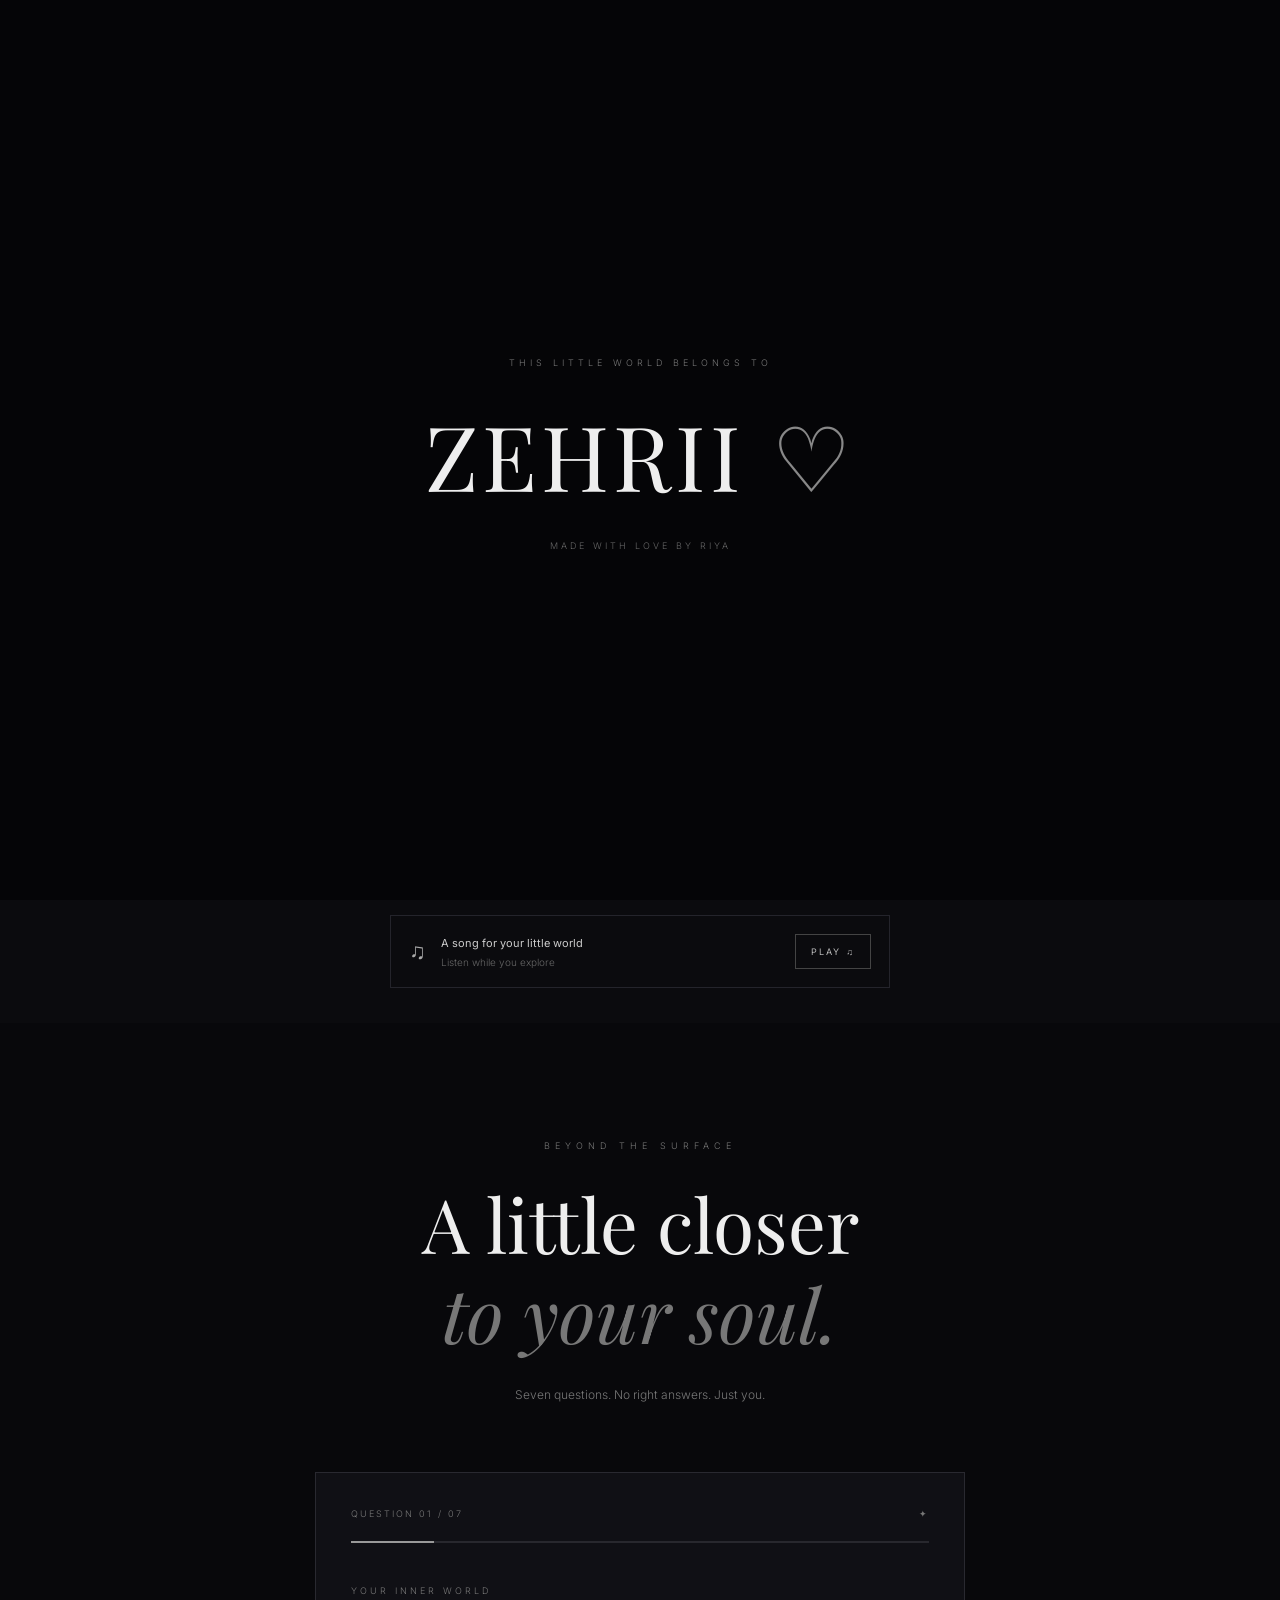
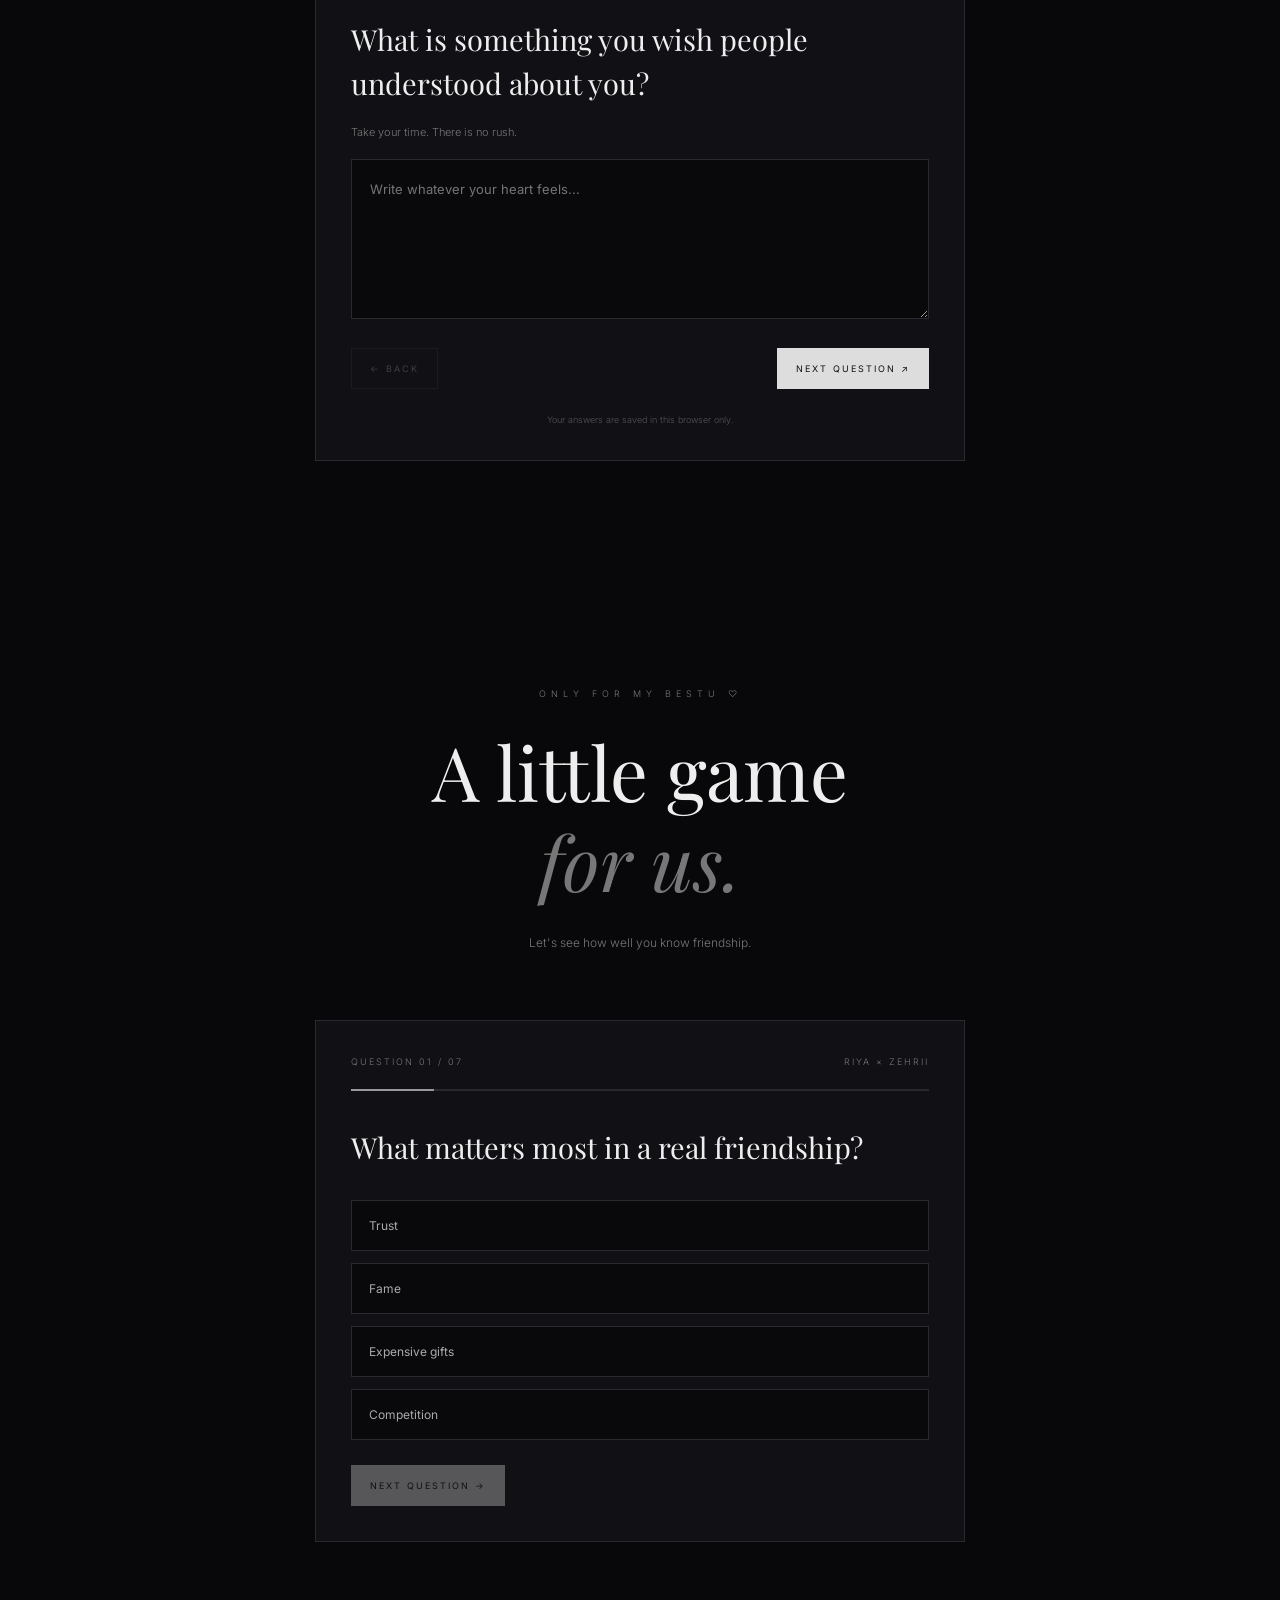
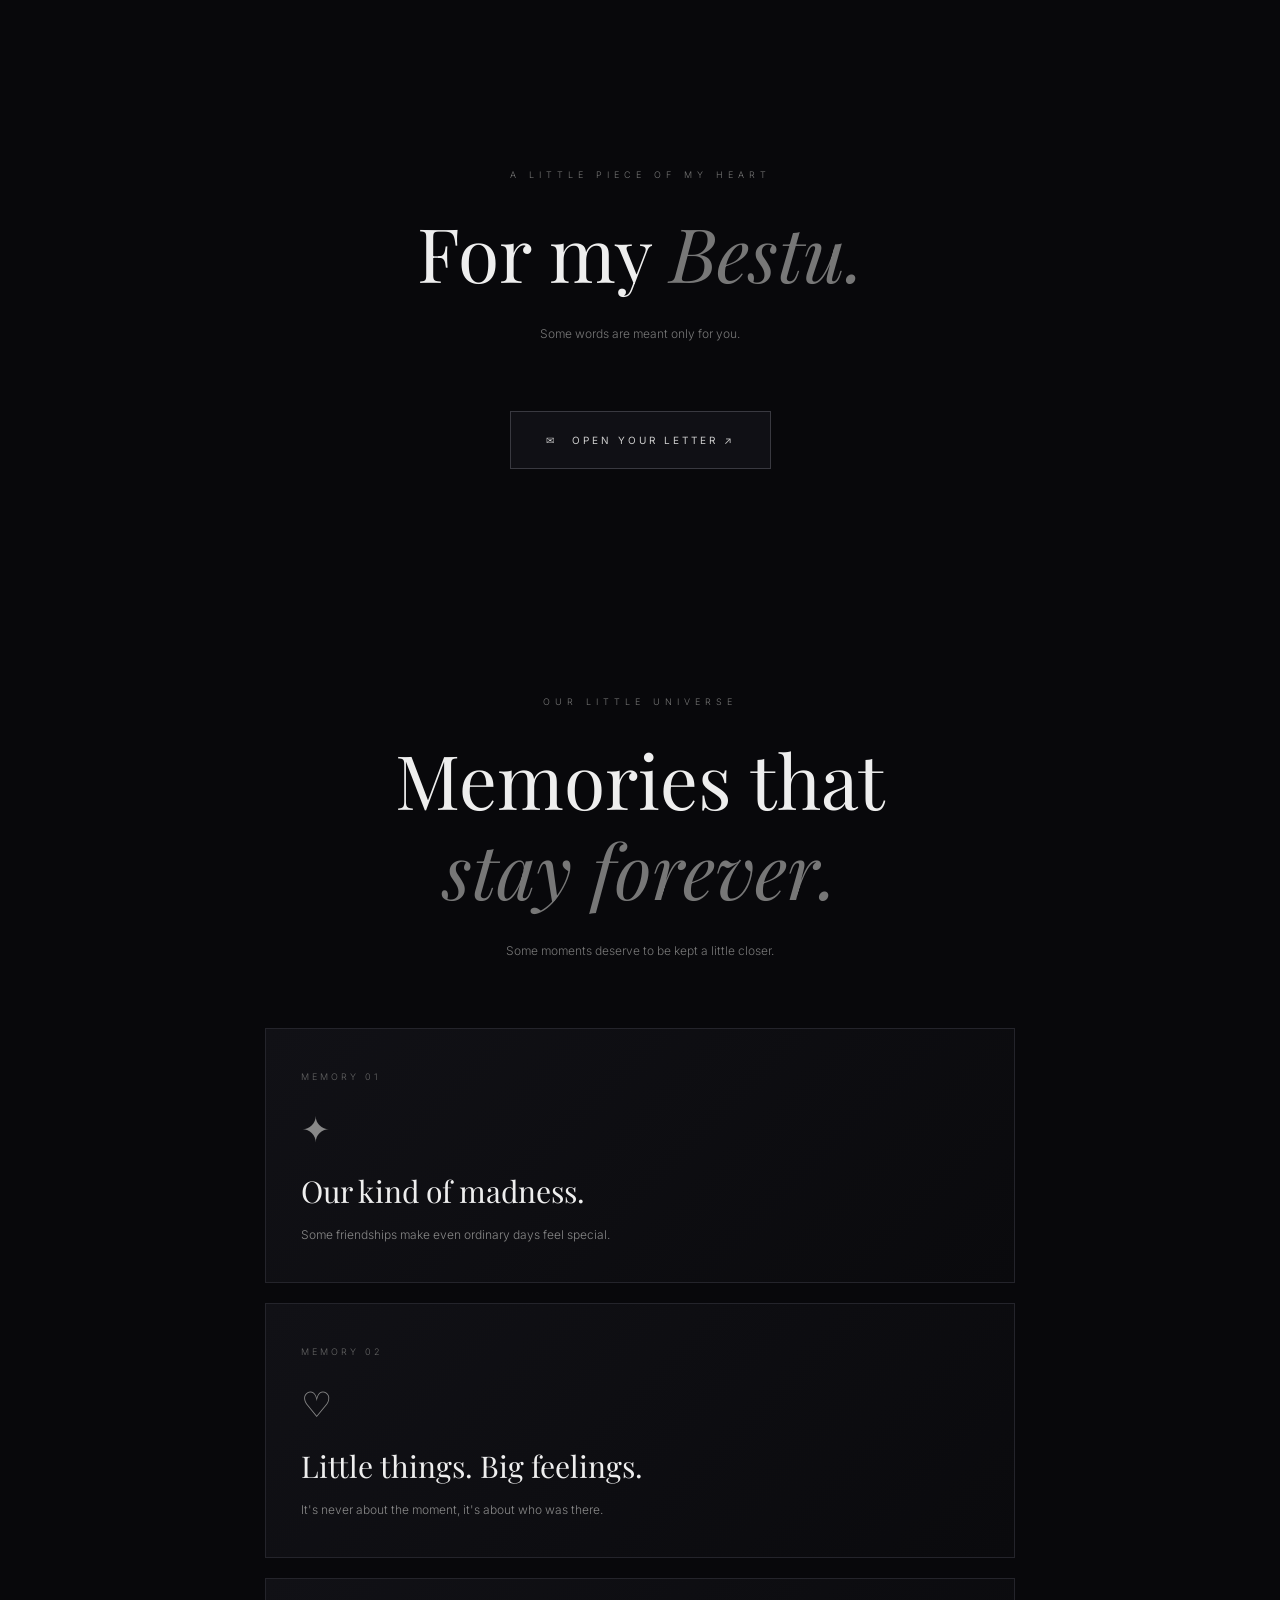
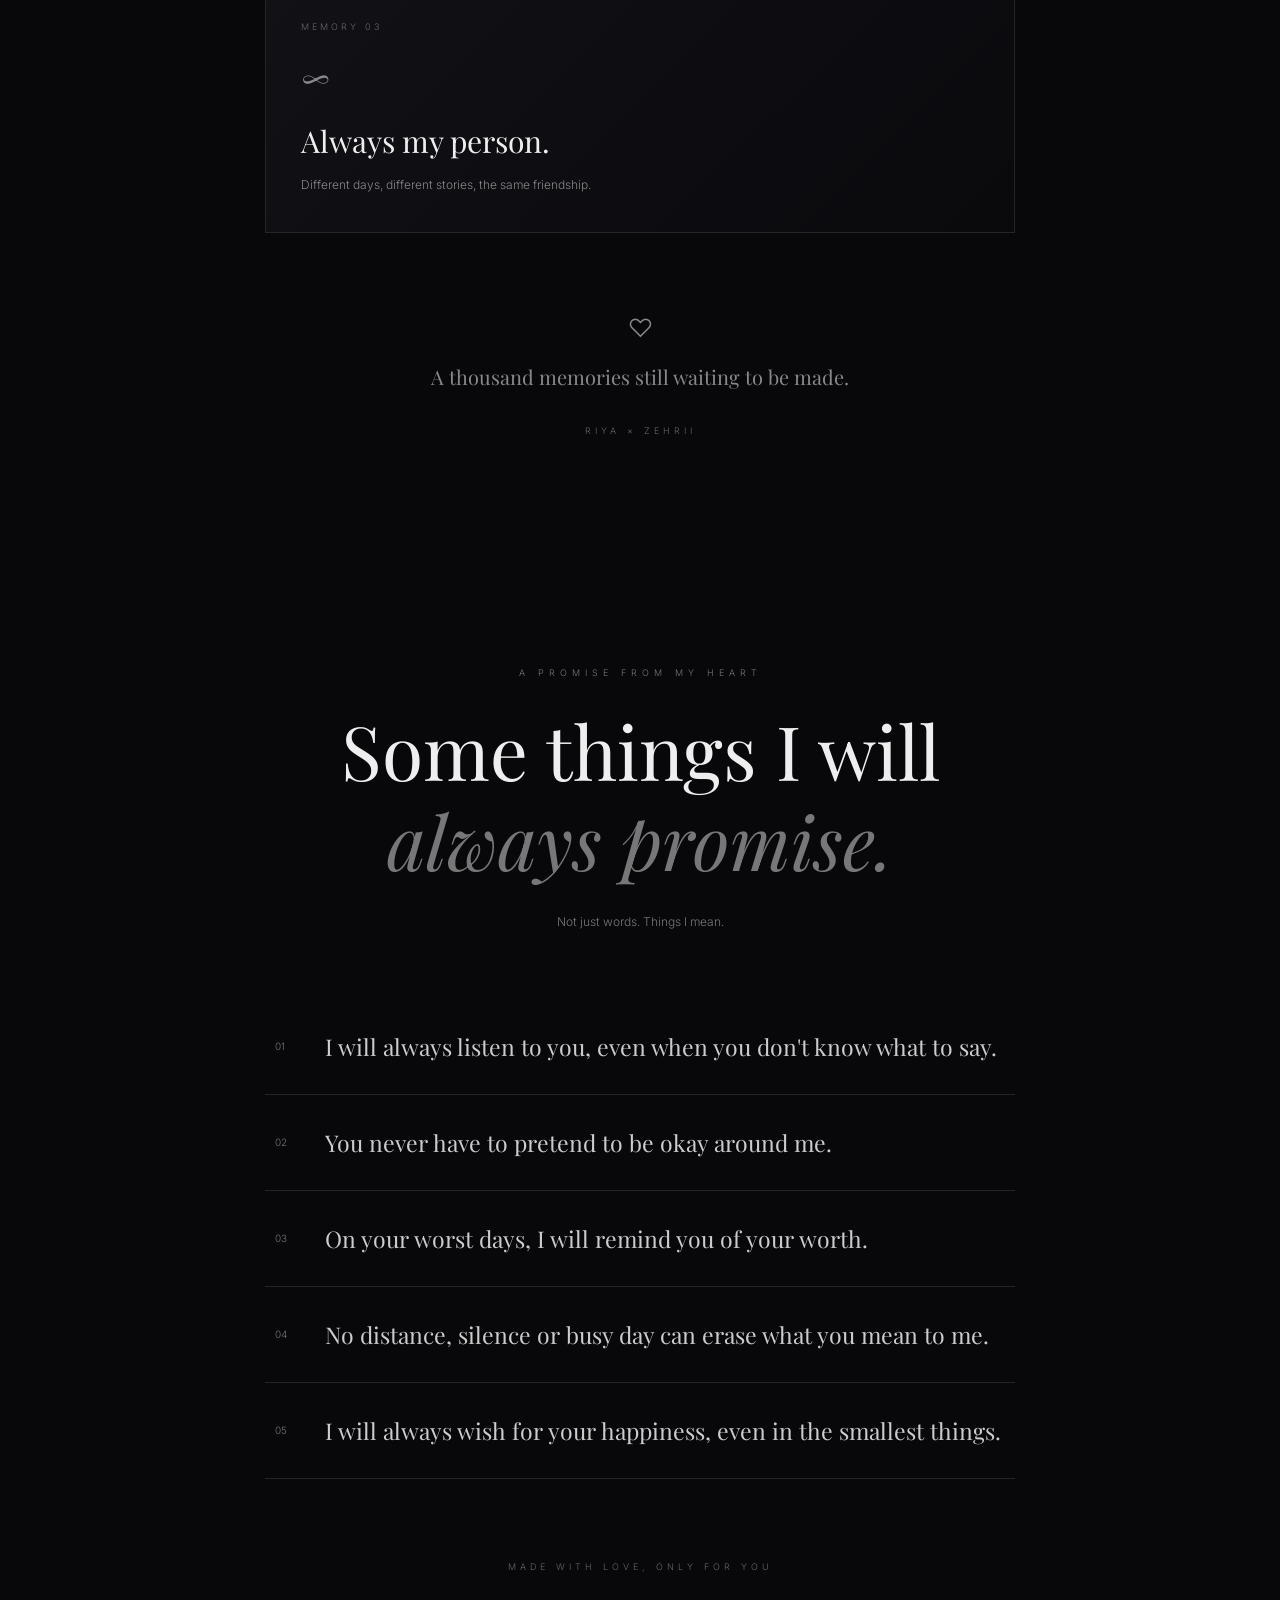
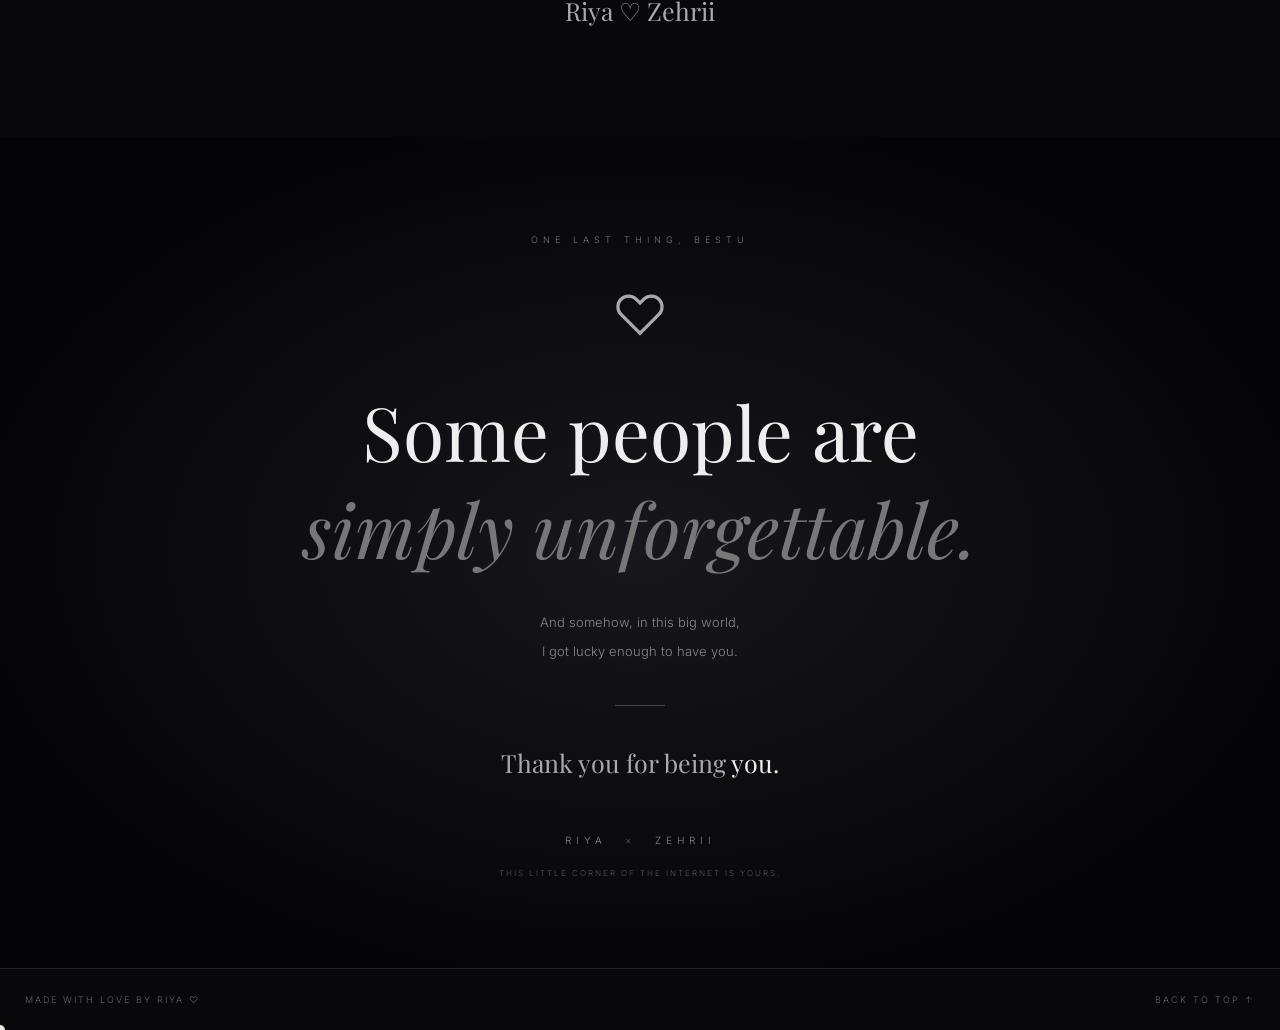
==== index.html @ 4bd79bd4 "Update index.html" ====
<!DOCTYPE html>
<html lang="en">
<head>
  <meta charset="UTF-8">
  <meta name="viewport" content="width=device-width, initial-scale=1.0">
  <title>ZEHRII — Beyond Words</title>
  <link rel="stylesheet" href="style.css">
  <link href="https://fonts.googleapis.com/css2?family=Playfair+Display:ital,wght@0,400;0,500;1,400&family=Inter:wght@300;400;500&display=swap" rel="stylesheet">
</head>
<body>

<!-- NAVIGATION -->
<nav class="navbar">
  <a href="#home" class="logo">Z <span>♡</span></a>
  <span class="nav-label">A LITTLE WORLD FOR ZEHRII</span>
  <a href="#letter" class="nav-link">A LETTER ↗</a>
</nav>

<!-- HERO -->
<header class="hero" id="home">
  <div class="hero-content">
    <span class="eyebrow">MADE WITH LOVE · RIYA</span>
    <h1>Beyond<br><em>Words.</em></h1>
    <p>A little corner of the universe,<br>made only for you.</p>
    <a href="#journal" class="hero-btn">ENTER YOUR LITTLE WORLD ↓</a>
  </div>
  <div class="hero-bottom">RIYA <span>×</span> ZEHRII</div>
</header>

<!-- MUSIC -->
<section class="music-section">
  <div class="music-card">
    <div class="music-icon">♫</div>
    <div class="music-info">
      <strong>A song for your little world</strong>
      <span>Listen while you explore</span>
    </div>
    <audio id="music" src="music.mp3" loop></audio>
    <button id="musicBtn" class="music-btn">PLAY ♫</button>
  </div>
</section>

<!-- SOUL JOURNAL -->
<section class="soul-section" id="journal">
  <div class="section-heading">
    <span class="eyebrow">BEYOND THE SURFACE</span>
    <h2>A little closer<br><em>to your soul.</em></h2>
    <p>Seven questions. No right answers. Just you.</p>
  </div>

  <div class="journal-card" id="journalCard">
    <div class="journal-top">
      <span id="questionNumber">QUESTION 01 / 07</span>
      <span>✦</span>
    </div>
    <div class="progress-track"><div id="progressFill"></div></div>
    <span class="question-category" id="questionCategory"></span>
    <h3 id="questionText"></h3>
    <p class="question-hint">Take your time. There is no rush.</p>
    <textarea id="journalAnswer" maxlength="1500" placeholder="Write whatever your heart feels..."></textarea>
    <div class="journal-actions">
      <button id="prevQuestion" class="secondary-btn">← BACK</button>
      <button id="nextQuestion" class="primary-btn">NEXT QUESTION ↗</button>
    </div>
    <p class="privacy-note">Your answers are saved in this browser only.</p>
  </div>

  <div class="journal-complete hidden" id="journalComplete">
    <span>✦</span>
    <h3>Thank you for being you.</h3>
    <p>Every answer is a little piece of your world.<br>Never stop getting to know yourself.</p>
    <button id="restartJournal" class="secondary-btn">READ AGAIN ↺</button>
  </div>
</section>

<!-- BESTIE QUIZ -->
<section class="quiz-section" id="quiz">
  <div class="section-heading">
    <span class="eyebrow">ONLY FOR MY BESTU ♡</span>
    <h2>A little game<br><em>for us.</em></h2>
    <p>Let's see how well you know friendship.</p>
  </div>

  <div class="quiz-box" id="quizBox">
    <div class="quiz-top">
      <span id="quizCount">QUESTION 01 / 07</span>
      <span>RIYA × ZEHRII</span>
    </div>
    <div class="progress-track"><div id="quizProgress"></div></div>
    <h3 id="quizQuestion"></h3>
    <div class="quiz-options" id="quizOptions"></div>
    <button id="quizNext" class="primary-btn" disabled>NEXT QUESTION →</button>
  </div>

  <div class="quiz-result hidden" id="quizResult">
    <span>✦</span>
    <h2 id="resultTitle"></h2>
    <p id="resultScore"></p>
    <p id="resultMessage"></p>
    <button id="quizRestart" class="secondary-btn">PLAY AGAIN ↺</button>
  </div>
</section>

<!-- LETTER -->
<section class="letter-section" id="letter">
  <div class="section-heading">
    <span class="eyebrow">A LITTLE PIECE OF MY HEART</span>
    <h2>For my <em>Bestu.</em></h2>
    <p>Some words are meant only for you.</p>
  </div>

  <button class="letter-open" id="openLetter">
    <span>✉</span> OPEN YOUR LETTER ↗
  </button>

  <div class="letter-overlay hidden" id="letterOverlay">
    <div class="letter-paper">
      <button class="letter-close" id="closeLetter">×</button>
      <span class="letter-small">A LETTER FROM RIYA</span>
      <h2>Dear Zehrii,</h2>
      <div class="letter-body">
        <p>I don't know if I say it enough, but having you in my life is something I truly cherish.</p>
        <p>Through random talks, silly moments, laughter and even quiet days, you have become someone very special to me.</p>
        <p>You never have to pretend to be okay around me. You can be yourself — messy, happy, sad, quiet or crazy. I will always wish to see you smile and do well in life.</p>
        <p>I hope life gives you all the beautiful things your heart has been wishing for. Never forget how precious you are.</p>
        <p>No matter how busy life gets, I hope we always keep a little corner for our friendship.</p>
      </div>
      <div class="letter-sign">Forever your Besti,<br><span>Riya ♡</span></div>
    </div>
  </div>
</section>

<!-- MEMORY WALL WITHOUT PHOTOS -->
<section class="memory-wall" id="memories">
  <div class="section-heading">
    <span class="eyebrow">OUR LITTLE UNIVERSE</span>
    <h2>Memories that<br><em>stay forever.</em></h2>
    <p>Some moments deserve to be kept a little closer.</p>
  </div>

  <div class="memory-list">
    <article class="memory-card">
      <span class="memory-number">MEMORY 01</span>
      <span class="memory-symbol">✦</span>
      <h3>Our kind of madness.</h3>
      <p>Some friendships make even ordinary days feel special.</p>
    </article>

    <article class="memory-card">
      <span class="memory-number">MEMORY 02</span>
      <span class="memory-symbol">♡</span>
      <h3>Little things. Big feelings.</h3>
      <p>It's never about the moment, it's about who was there.</p>
    </article>

    <article class="memory-card">
      <span class="memory-number">MEMORY 03</span>
      <span class="memory-symbol">∞</span>
      <h3>Always my person.</h3>
      <p>Different days, different stories, the same friendship.</p>
    </article>
  </div>

  <div class="memory-ending">
    ♡
    <p>A thousand memories still waiting to be made.</p>
    <small>RIYA × ZEHRII</small>
  </div>
</section>

<!-- OUR PROMISE -->
<section class="promise-section" id="ourPromise">
  <div class="section-heading">
    <span class="eyebrow">A PROMISE FROM MY HEART</span>
    <h2>Some things I will<br><em>always promise.</em></h2>
    <p>Not just words. Things I mean.</p>
  </div>

  <div class="promise-list">
    <div class="promise-item"><span>01</span><p>I will always listen to you, even when you don't know what to say.</p></div>
    <div class="promise-item"><span>02</span><p>You never have to pretend to be okay around me.</p></div>
    <div class="promise-item"><span>03</span><p>On your worst days, I will remind you of your worth.</p></div>
    <div class="promise-item"><span>04</span><p>No distance, silence or busy day can erase what you mean to me.</p></div>
    <div class="promise-item"><span>05</span><p>I will always wish for your happiness, even in the smallest things.</p></div>
  </div>

  <div class="promise-footer">
    <span>MADE WITH LOVE, ONLY FOR YOU</span>
    <p>Riya <span>♡</span> Zehrii</p>
  </div>
</section>

<!-- FINAL GOODBYE -->
<section class="final-goodbye" id="goodbye">
  <div class="goodbye-content">
    <span class="eyebrow">ONE LAST THING, BESTU</span>
    <div class="goodbye-heart">♡</div>
    <h2>Some people are<br><em>simply unforgettable.</em></h2>
    <p>And somehow, in this big world,<br>I got lucky enough to have you.</p>
    <div class="goodbye-line"></div>
    <h3>Thank you for being <span>you.</span></h3>
    <div class="goodbye-names">RIYA <span>×</span> ZEHRII</div>
    <small>THIS LITTLE CORNER OF THE INTERNET IS YOURS.</small>
  </div>
</section>

<footer class="footer">
  <span>MADE WITH LOVE BY RIYA ♡</span>
  <a href="#home">BACK TO TOP ↑</a>
</footer>

<script src="script.js"></script>
<div class="particles" id="particles"></div>
<script>
window.addEventListener("load", function () {
  const intro = document.getElementById("introScreen");

  if (intro) {
    setTimeout(function () {
      intro.classList.add("hide");
      document.body.style.overflow = "auto";
    }, 3000);
  }
});
</script>
</body>

  <div class="intro-screen" id="introScreen">
  <div class="intro-content">
    <span>THIS LITTLE WORLD BELONGS TO</span>
    <h1>ZEHRII <em>♡</em></h1>
    <p>MADE WITH LOVE BY RIYA</p>
  </div>
</div>

<div class="scroll-progress" id="scrollProgress"></div>
<div class="custom-cursor" id="customCursor"></div>
</html>
---- style.css ----
* {
  margin: 0;
  padding: 0;
  box-sizing: border-box;
}

html {
  scroll-behavior: smooth;
}

body {
  background: #08080b;
  color: #eee;
  font-family: 'Inter', sans-serif;
  font-weight: 300;
}

button, textarea {
  font-family: inherit;
}

button {
  cursor: pointer;
}

.hidden {
  display: none !important;
}

/* NAV */
.navbar {
  height: 70px;
  padding: 0 7%;
  display: flex;
  justify-content: space-between;
  align-items: center;
  background: #08080b;
  border-bottom: 1px solid #1a1a20;
}

.logo {
  font-family: 'Playfair Display', serif;
  font-size: 25px;
  color: #ddd;
  text-decoration: none;
}

.logo span {
  color: #888;
}

.nav-label, .nav-link {
  font-size: 9px;
  letter-spacing: 3px;
  color: #777;
}

.nav-link {
  text-decoration: none;
}

/* HERO */
.hero {
  min-height: 90vh;
  display: flex;
  align-items: center;
  justify-content: center;
  text-align: center;
  position: relative;
  padding: 40px 20px;
  background: radial-gradient(ellipse at center, #18181f 0%, #08080b 70%);
}

.hero-content {
  animation: fadeUp 1.2s ease both;
}

.eyebrow {
  font-size: 9px;
  letter-spacing: 5px;
  color: #777;
}

.hero h1 {
  font-family: 'Playfair Display', serif;
  font-size: clamp(65px, 12vw, 125px);
  font-weight: 400;
  line-height: 1;
  margin: 30px 0;
}

.hero h1 em, .section-heading h2 em {
  color: #777;
  font-weight: 400;
}

.hero p {
  font-size: 13px;
  line-height: 2;
  color: #888;
}

.hero-btn {
  display: inline-block;
  margin-top: 40px;
  border: 1px solid #393940;
  padding: 16px 23px;
  text-decoration: none;
  font-size: 9px;
  letter-spacing: 2px;
  color: #aaa;
  transition: .3s;
}

.hero-btn:hover {
  background: #eee;
  color: #111;
}

.hero-bottom {
  position: absolute;
  bottom: 30px;
  font-size: 9px;
  letter-spacing: 4px;
  color: #666;
}

.hero-bottom span {
  padding: 0 8px;
}

/* MUSIC */
.music-section {
  padding: 35px 20px;
  background: #0b0b0e;
}

.music-card {
  max-width: 500px;
  margin: auto;
  display: flex;
  align-items: center;
  gap: 15px;
  padding: 18px;
  border: 1px solid #24242b;
}

.music-icon {
  font-size: 22px;
  color: #aaa;
}

.music-info {
  flex: 1;
}

.music-info strong, .music-info span {
  display: block;
}

.music-info strong {
  font-size: 11px;
  color: #ccc;
  font-weight: 400;
}

.music-info span {
  font-size: 10px;
  color: #666;
  margin-top: 6px;
}

.music-btn {
  background: transparent;
  border: 1px solid #444;
  padding: 11px 15px;
  color: #bbb;
  font-size: 9px;
  letter-spacing: 2px;
}

/* SECTION HEADINGS */
.soul-section, .quiz-section, .letter-section,
.memory-wall, .promise-section {
  padding: 110px 22px;
}

.section-heading {
  text-align: center;
  margin-bottom: 65px;
}

.section-heading h2 {
  font-family: 'Playfair Display', serif;
  font-size: clamp(40px, 7vw, 75px);
  font-weight: 400;
  line-height: 1.2;
  margin: 25px 0;
}

.section-heading p {
  font-size: 12px;
  color: #777;
  line-height: 2;
}

/* JOURNAL */
.journal-card, .quiz-box {
  max-width: 650px;
  margin: auto;
  background: #101015;
  border: 1px solid #292930;
  padding: 35px;
}

.journal-top, .quiz-top {
  display: flex;
  justify-content: space-between;
  color: #777;
  font-size: 9px;
  letter-spacing: 2px;
}

.progress-track {
  height: 2px;
  background: #28282e;
  margin: 22px 0 35px;
}

#progressFill, #quizProgress {
  height: 100%;
  width: 14.28%;
  background: #999;
  transition: width .4s;
}

.question-category {
  font-size: 9px;
  letter-spacing: 3px;
  color: #777;
}

.journal-card h3, .quiz-box h3 {
  font-family: 'Playfair Display', serif;
  font-size: 29px;
  font-weight: 400;
  line-height: 1.5;
  margin: 20px 0;
}

.question-hint {
  color: #777;
  font-size: 11px;
  margin-bottom: 20px;
}

#journalAnswer {
  width: 100%;
  min-height: 160px;
  background: #09090c;
  border: 1px solid #292930;
  padding: 18px;
  color: #ddd;
  outline: none;
  resize: vertical;
  font-size: 13px;
  line-height: 1.8;
}

#journalAnswer:focus {
  border-color: #555;
}

.journal-actions {
  display: flex;
  justify-content: space-between;
  gap: 12px;
  margin-top: 25px;
}

.primary-btn, .secondary-btn {
  padding: 14px 18px;
  font-size: 9px;
  letter-spacing: 2px;
  transition: .3s;
}

.primary-btn {
  background: #ddd;
  color: #111;
  border: 1px solid #ddd;
}

.primary-btn:hover:not(:disabled) {
  background: #fff;
}

.primary-btn:disabled {
  opacity: .35;
  cursor: not-allowed;
}

.secondary-btn {
  background: transparent;
  color: #999;
  border: 1px solid #333;
}

.secondary-btn:hover {
  border-color: #888;
}

.privacy-note {
  text-align: center;
  color: #555;
  font-size: 9px;
  margin-top: 25px;
}

.journal-complete, .quiz-result {
  max-width: 650px;
  margin: 25px auto;
  padding: 40px 25px;
  border: 1px solid #292930;
  text-align: center;
}

.journal-complete > span, .quiz-result > span {
  color: #999;
  font-size: 25px;
}

.journal-complete h3, .quiz-result h2 {
  font-family: 'Playfair Display', serif;
  font-weight: 400;
  font-size: 32px;
  margin: 20px 0;
}

.journal-complete p, .quiz-result p {
  color: #888;
  font-size: 12px;
  line-height: 2;
  margin-bottom: 25px;
}

/* QUIZ */
.quiz-box h3 {
  margin: 30px 0;
}

.quiz-options {
  display: grid;
  gap: 12px;
}

.quiz-option {
  background: #09090c;
  color: #aaa;
  border: 1px solid #292930;
  text-align: left;
  padding: 17px;
  font-size: 12px;
  transition: .25s;
}

.quiz-option:hover {
  border-color: #777;
}

.quiz-option.selected {
  border-color: #ddd;
  color: #eee;
  background: #1b1b21;
}

.quiz-box > button {
  margin-top: 25px;
}

/* LETTER */
.letter-open {
  display: flex;
  gap: 15px;
  align-items: center;
  justify-content: center;
  margin: auto;
  padding: 22px 35px;
  background: #101015;
  border: 1px solid #393940;
  color: #ccc;
  letter-spacing: 3px;
  font-size: 10px;
  transition: .3s;
}

.letter-open:hover {
  background: #e5e5e5;
  color: #111;
}

.letter-overlay {
  position: fixed;
  inset: 0;
  z-index: 100;
  background: rgba(0,0,0,.92);
  padding: 20px;
  display: flex;
  align-items: center;
  justify-content: center;
  overflow-y: auto;
}

.letter-paper {
  width: 100%;
  max-width: 600px;
  max-height: 90vh;
  overflow-y: auto;
  position: relative;
  background: #e8e5de;
  color: #24221f;
  padding: 50px 40px;
}

.letter-close {
  position: absolute;
  top: 15px;
  right: 20px;
  background: transparent;
  border: none;
  font-size: 28px;
  color: #444;
}

.letter-small {
  font-size: 9px;
  letter-spacing: 3px;
  color: #777;
}

.letter-paper h2 {
  font-family: 'Playfair Display', serif;
  font-weight: 400;
  font-size: 38px;
  margin: 25px 0;
}

.letter-body p {
  font-family: 'Playfair Display', serif;
  font-size: 15px;
  line-height: 2;
  margin: 18px 0;
}

.letter-sign {
  font-family: 'Playfair Display', serif;
  font-size: 16px;
  margin-top: 35px;
  line-height: 1.8;
}

.letter-sign span {
  font-size: 23px;
}

/* MEMORY WALL - NO IMAGES */
.memory-list {
  max-width: 750px;
  margin: auto;
  display: grid;
  gap: 20px;
}

.memory-card {
  padding: 35px;
  background: linear-gradient(135deg, #111116, #0a0a0d);
  border: 1px solid #24242b;
  transition: transform .4s, border-color .4s;
}

.memory-card:hover {
  transform: translateY(-5px);
  border-color: #555;
}

.memory-number {
  font-size: 9px;
  letter-spacing: 3px;
  color: #666;
}

.memory-symbol {
  display: block;
  font-family: 'Playfair Display', serif;
  font-size: 35px;
  color: #888;
  margin: 20px 0;
}

.memory-card h3 {
  font-family: 'Playfair Display', serif;
  font-weight: 400;
  font-size: 30px;
  margin-bottom: 12px;
}

.memory-card p {
  font-size: 12px;
  color: #888;
  line-height: 2;
}

.memory-ending {
  text-align: center;
  margin-top: 80px;
  color: #888;
  font-size: 25px;
}

.memory-ending p {
  font-family: 'Playfair Display', serif;
  font-size: 20px;
  margin: 20px 0;
}

.memory-ending small {
  font-size: 9px;
  letter-spacing: 4px;
  color: #666;
}

/* PROMISE */
.promise-list {
  max-width: 750px;
  margin: auto;
}

.promise-item {
  display: flex;
  align-items: center;
  gap: 25px;
  padding: 28px 10px;
  border-bottom: 1px solid #24242a;
  transition: background .3s, padding .3s;
}

.promise-item:hover {
  background: #111116;
  padding-left: 22px;
}

.promise-item span {
  font-size: 10px;
  color: #777;
  min-width: 25px;
}

.promise-item p {
  font-family: 'Playfair Display', serif;
  font-size: clamp(16px, 3vw, 23px);
  line-height: 1.7;
  color: #ccc;
}

.promise-footer {
  text-align: center;
  margin-top: 75px;
}

.promise-footer > span {
  font-size: 9px;
  letter-spacing: 4px;
  color: #666;
}

.promise-footer p {
  font-family: 'Playfair Display', serif;
  font-size: 25px;
  color: #aaa;
  margin-top: 20px;
}

.promise-footer p span {
  color: #888;
}

/* GOODBYE */
.final-goodbye {
  min-height: 90vh;
  display: flex;
  align-items: center;
  justify-content: center;
  text-align: center;
  padding: 90px 20px;
  background: radial-gradient(ellipse at center, #17171c, #050507 75%);
}

.goodbye-content {
  max-width: 700px;
}

.goodbye-heart {
  font-size: 55px;
  color: #aaa;
  margin: 35px 0;
  animation: pulse 3s ease-in-out infinite;
}

.goodbye-content h2 {
  font-family: 'Playfair Display', serif;
  font-size: clamp(38px, 7vw, 75px);
  font-weight: 400;
  line-height: 1.3;
}

.goodbye-content h2 em {
  color: #777;
}

.goodbye-content > p {
  font-size: 13px;
  line-height: 2.2;
  color: #888;
  margin: 30px 0;
}

.goodbye-line {
  width: 50px;
  height: 1px;
  background: #444;
  margin: 40px auto;
}

.goodbye-content h3 {
  font-family: 'Playfair Display', serif;
  font-size: 25px;
  font-weight: 400;
  color: #aaa;
}

.goodbye-content h3 span {
  color: #eee;
}

.goodbye-names {
  font-size: 10px;
  letter-spacing: 5px;
  color: #888;
  margin-top: 55px;
}

.goodbye-names span {
  margin: 0 10px;
  color: #555;
}

.goodbye-content small {
  display: block;
  margin-top: 22px;
  font-size: 8px;
  letter-spacing: 2px;
  color: #555;
}

/* FOOTER */
.footer {
  padding: 25px;
  display: flex;
  justify-content: space-between;
  gap: 15px;
  background: #08080b;
  border-top: 1px solid #202027;
}

.footer span, .footer a {
  color: #666;
  font-size: 9px;
  letter-spacing: 2px;
  text-decoration: none;
}

/* ANIMATIONS */
@keyframes fadeUp {
  from {
    opacity: 0;
    transform: translateY(25px);
  }
  to {
    opacity: 1;
    transform: translateY(0);
  }
}

@keyframes pulse {
  0%, 100% {
    transform: scale(1);
    opacity: .65;
  }
  50% {
    transform: scale(1.15);
    opacity: 1;
  }
}

/* MOBILE */
@media (max-width: 600px) {
  .navbar {
    padding: 0 18px;
    height: 60px;
  }

  .nav-label {
    font-size: 7px;
    letter-spacing: 2px;
  }

  .nav-link {
    font-size: 8px;
  }

  .hero {
    min-height: 82vh;
  }

  .soul-section, .quiz-section, .letter-section,
  .memory-wall, .promise-section {
    padding: 80px 18px;
  }

  .journal-card, .quiz-box {
    padding: 22px;
  }

  .journal-card h3, .quiz-box h3 {
    font-size: 24px;
  }

  .journal-actions {
    flex-direction: column;
  }

  .journal-actions button {
    width: 100%;
  }

  .memory-card {
    padding: 25px;
  }

  .memory-card h3 {
    font-size: 25px;
  }

  .promise-item {
    gap: 15px;
    padding: 23px 5px;
  }

  .promise-item:hover {
    padding-left: 12px;
  }

  .letter-paper {
    padding: 40px 25px;
  }

  .letter-paper h2 {
    font-size: 32px;
  }

  .letter-body p {
    font-size: 14px;
  }

  .footer {
    flex-direction: column;
    text-align: center;
    align-items: center;
  }
}
/* ===== ZEHRII CINEMATIC INTRO ===== */
.intro-screen {
  position: fixed;
  inset: 0;
  z-index: 9999;
  background: #050507;
  display: flex;
  align-items: center;
  justify-content: center;
  text-align: center;
  transition: opacity 1s ease, visibility 1s ease;
}

.intro-screen.hide {
  opacity: 0;
  visibility: hidden;
  pointer-events: none;
}

.intro-content {
  animation: introRise 1.2s ease both;
}

.intro-content > span {
  font-size: 9px;
  letter-spacing: 4px;
  color: #777;
}

.intro-content h1 {
  font-family: 'Playfair Display', serif;
  font-size: clamp(40px, 12vw, 90px);
  font-weight: 400;
  letter-spacing: 4px;
  margin: 25px 0;
}

.intro-content h1 em {
  font-style: normal;
  color: #888;
}

.intro-content p {
  font-size: 9px;
  letter-spacing: 3px;
  color: #666;
}

@keyframes introRise {
  from {
    opacity: 0;
    transform: translateY(25px);
  }
  to {
    opacity: 1;
    transform: translateY(0);
  }
}

/* SCROLL PROGRESS LINE */
.scroll-progress {
  position: fixed;
  top: 0;
  left: 0;
  height: 2px;
  width: 0%;
  z-index: 9998;
  background: #c9b8a8;
}

/* CUSTOM CURSOR */
.custom-cursor {
  position: fixed;
  width: 10px;
  height: 10px;
  border-radius: 50%;
  background: #eee;
  pointer-events: none;
  z-index: 9997;
  transform: translate(-50%, -50%);
  mix-blend-mode: difference;
  transition: width 0.15s, height 0.15s;
}

@media (pointer: coarse) {
  .custom-cursor {
    display: none;
  }
}
/* ===== FLOATING PARTICLES ===== */
.particles {
  position: fixed;
  inset: 0;
  pointer-events: none;
  overflow: hidden;
  z-index: 0;
}

.particle {
  position: absolute;
  bottom: -20px;
  width: 3px;
  height: 3px;
  background: #d8c9bb;
  border-radius: 50%;
  opacity: 0;
  animation: floatParticle linear infinite;
}

@keyframes floatParticle {
  0% {
    transform: translateY(0) translateX(0);
    opacity: 0;
  }
  15% {
    opacity: 0.4;
  }
  85% {
    opacity: 0.2;
  }
  100% {
    transform: translateY(-110vh) translateX(35px);
    opacity: 0;
  }
}

/* ===== SCROLL REVEAL ===== */
.reveal {
  opacity: 0;
  transform: translateY(35px);
  transition: opacity 0.9s ease, transform 0.9s ease;
}

.reveal.show {
  opacity: 1;
  transform: translateY(0);
}

/* ===== SMOOTH SCROLL ===== */
html {
  scroll-behavior: smooth;
}

/* PARTICLES BEHIND CONTENT */
body {
  position: relative;
}

body > *:not(.particles):not(.intro-screen):not(.scroll-progress):not(.custom-cursor) {
  position: relative;
  z-index: 1;
}

@media (prefers-reduced-motion: reduce) {
  .particle,
  .reveal {
    animation: none !important;
    transition: none !important;
  }
}
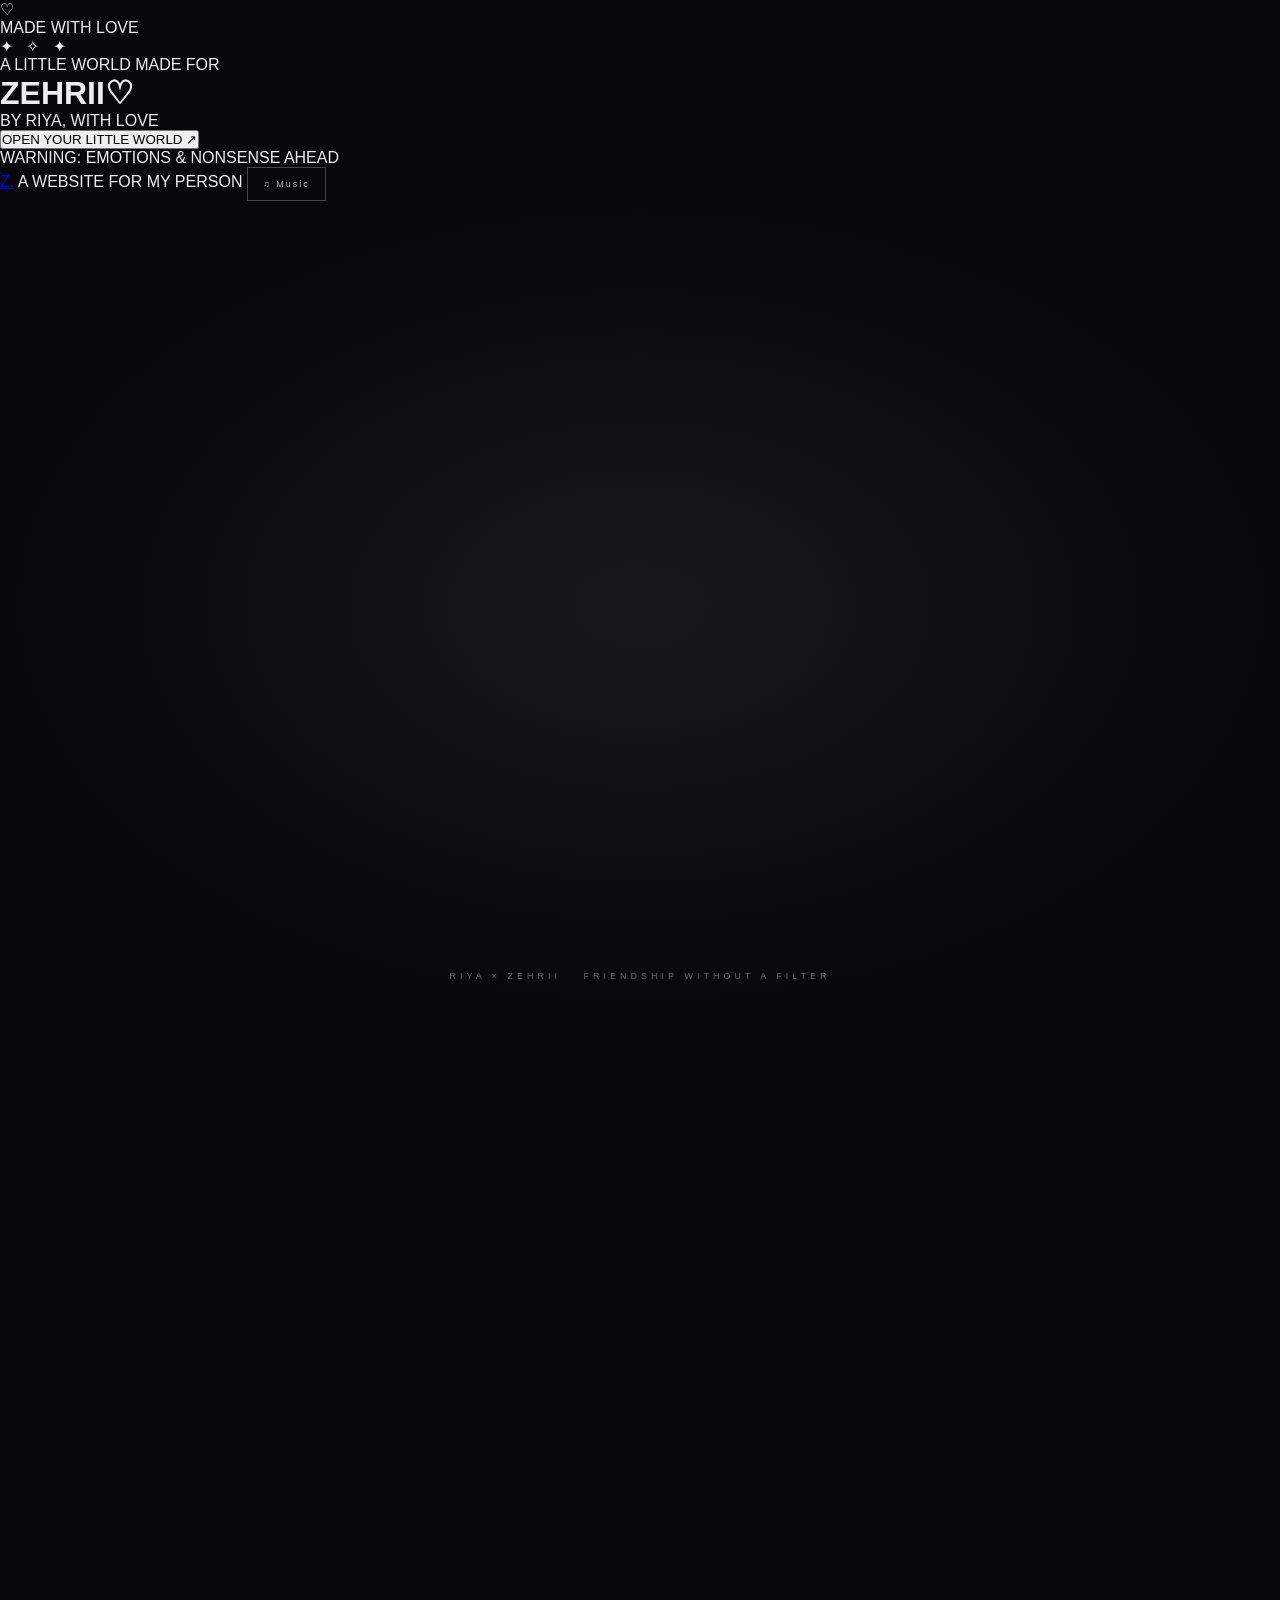
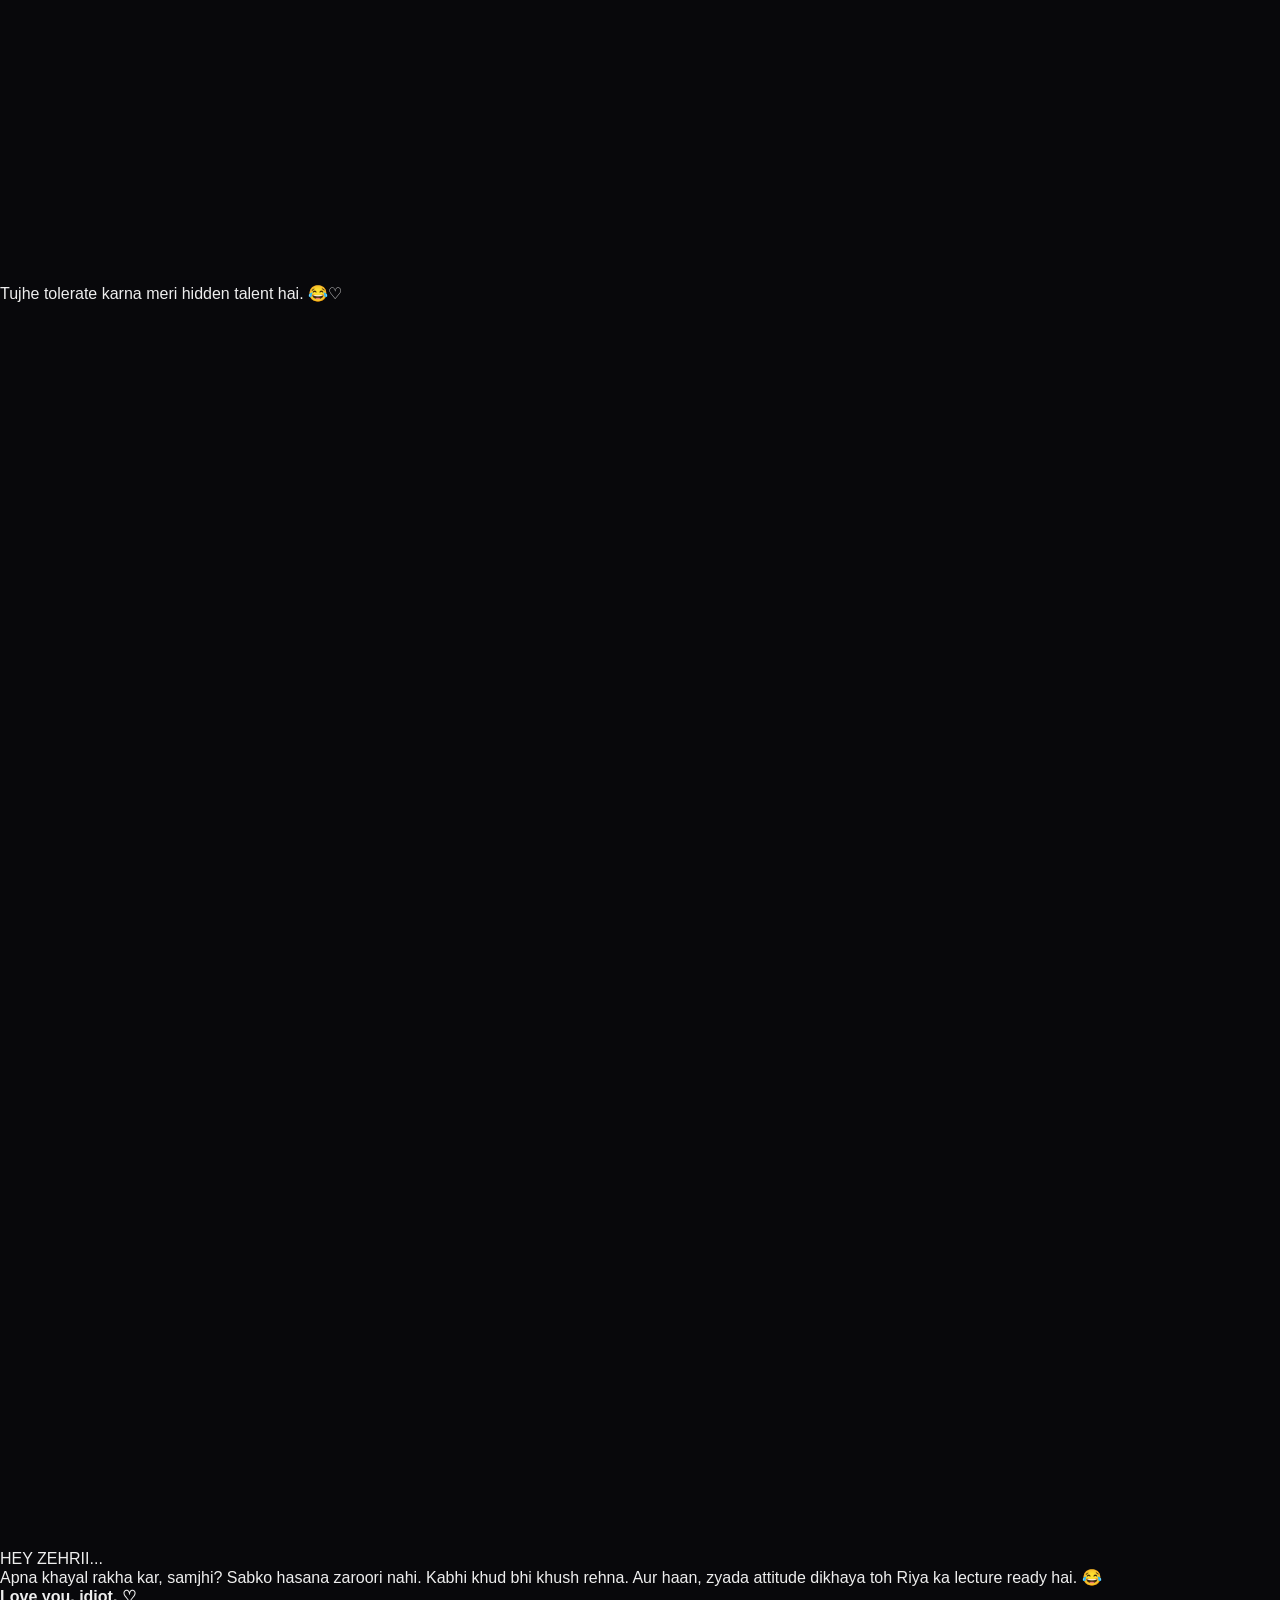
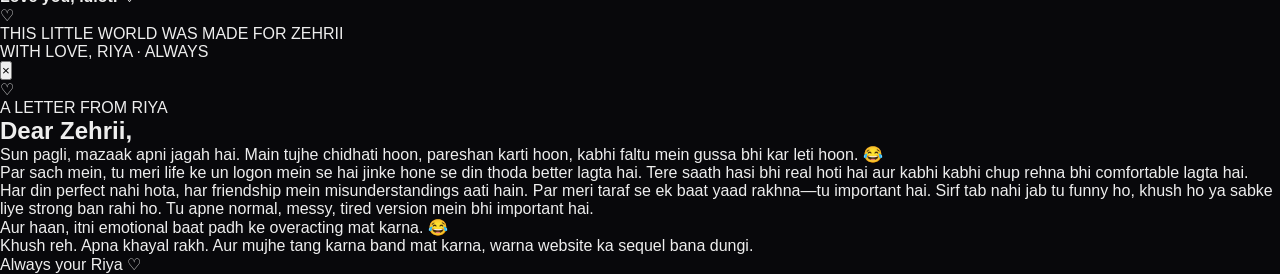
==== commit b9a54bfd: "Update index.html" ====
--- a/index.html
+++ b/index.html
@@ -4,236 +4,228 @@
 <head>
   <meta charset="UTF-8">
   <meta name="viewport" content="width=device-width, initial-scale=1.0">
-  <title>ZEHRII — Beyond Words</title>
+  <meta name="theme-color" content="#08070b">
+  <title>ZEHRII — A Little World of Riya</title>
+  <meta name="description" content="A little emotional, a little crazy, and a whole lot of friendship.">
+  <link rel="preconnect" href="https://fonts.googleapis.com">
+  <link rel="preconnect" href="https://fonts.gstatic.com" crossorigin>
+  <link href="https://fonts.googleapis.com/css2?family=DM+Sans:wght@400;500;600;700&family=Playfair+Display:ital,wght@0,400;0,500;0,600;1,400&display=swap" rel="stylesheet">
   <link rel="stylesheet" href="style.css">
-  <link href="https://fonts.googleapis.com/css2?family=Playfair+Display:ital,wght@0,400;0,500;1,400&family=Inter:wght@300;400;500&display=swap" rel="stylesheet">
 </head>
 <body>
 
-<!-- NAVIGATION -->
-<nav class="navbar">
-  <a href="#home" class="logo">Z <span>♡</span></a>
-  <span class="nav-label">A LITTLE WORLD FOR ZEHRII</span>
-  <a href="#letter" class="nav-link">A LETTER ↗</a>
-</nav>
+<div class="loader" id="loader">
+  <div class="loader-heart">♡</div>
+  <p>MADE WITH LOVE</p>
+</div>
+
+<div class="intro" id="intro">
+  <div class="intro-stars">✦ &nbsp; ✧ &nbsp; ✦</div>
+  <p class="intro-small">A LITTLE WORLD MADE FOR</p>
+  <h1>ZEHRII<span>♡</span></h1>
+  <p class="intro-by">BY RIYA, WITH LOVE</p>
+  <button class="enter-btn" id="enterBtn">OPEN YOUR LITTLE WORLD ↗</button>
+  <div class="intro-bottom">WARNING: EMOTIONS & NONSENSE AHEAD</div>
+</div>
+
+<div class="cursor-glow" id="cursorGlow"></div>
+<div class="progress" id="progress"></div>
+<div class="particles" id="particles"></div>
+
+<header class="topbar">
+  <a class="brand" href="#home">Z<span>.</span></a>
+  <span class="top-label">A WEBSITE FOR MY PERSON</span>
+  <button class="music-btn" id="musicBtn">♫ <span>Music</span></button>
+</header>
+
+<main>
 
 <!-- HERO -->
-<header class="hero" id="home">
-  <div class="hero-content">
-    <span class="eyebrow">MADE WITH LOVE · RIYA</span>
-    <h1>Beyond<br><em>Words.</em></h1>
-    <p>A little corner of the universe,<br>made only for you.</p>
-    <a href="#journal" class="hero-btn">ENTER YOUR LITTLE WORLD ↓</a>
-  </div>
-  <div class="hero-bottom">RIYA <span>×</span> ZEHRII</div>
-</header>
-
-<!-- MUSIC -->
-<section class="music-section">
-  <div class="music-card">
-    <div class="music-icon">♫</div>
-    <div class="music-info">
-      <strong>A song for your little world</strong>
-      <span>Listen while you explore</span>
-    </div>
-    <audio id="music" src="music.mp3" loop></audio>
-    <button id="musicBtn" class="music-btn">PLAY ♫</button>
-  </div>
-</section>
-
-<!-- SOUL JOURNAL -->
-<section class="soul-section" id="journal">
-  <div class="section-heading">
-    <span class="eyebrow">BEYOND THE SURFACE</span>
-    <h2>A little closer<br><em>to your soul.</em></h2>
-    <p>Seven questions. No right answers. Just you.</p>
-  </div>
-
-  <div class="journal-card" id="journalCard">
-    <div class="journal-top">
-      <span id="questionNumber">QUESTION 01 / 07</span>
-      <span>✦</span>
-    </div>
-    <div class="progress-track"><div id="progressFill"></div></div>
-    <span class="question-category" id="questionCategory"></span>
-    <h3 id="questionText"></h3>
-    <p class="question-hint">Take your time. There is no rush.</p>
-    <textarea id="journalAnswer" maxlength="1500" placeholder="Write whatever your heart feels..."></textarea>
-    <div class="journal-actions">
-      <button id="prevQuestion" class="secondary-btn">← BACK</button>
-      <button id="nextQuestion" class="primary-btn">NEXT QUESTION ↗</button>
-    </div>
-    <p class="privacy-note">Your answers are saved in this browser only.</p>
-  </div>
-
-  <div class="journal-complete hidden" id="journalComplete">
-    <span>✦</span>
-    <h3>Thank you for being you.</h3>
-    <p>Every answer is a little piece of your world.<br>Never stop getting to know yourself.</p>
-    <button id="restartJournal" class="secondary-btn">READ AGAIN ↺</button>
-  </div>
-</section>
-
-<!-- BESTIE QUIZ -->
-<section class="quiz-section" id="quiz">
-  <div class="section-heading">
-    <span class="eyebrow">ONLY FOR MY BESTU ♡</span>
-    <h2>A little game<br><em>for us.</em></h2>
-    <p>Let's see how well you know friendship.</p>
-  </div>
-
-  <div class="quiz-box" id="quizBox">
+<section class="hero section" id="home">
+  <div class="hero-tag reveal">THE MOST UNHINGED FRIENDSHIP EVER</div>
+  <h1 class="hero-title reveal">
+    Some people are<br>
+    <span>home in human form.</span>
+  </h1>
+  <p class="hero-text reveal">
+    Aur meri bad luck... ya good luck... tu hai. 😂♡
+  </p>
+  <div class="hero-buttons reveal">
+    <a href="#story" class="primary-btn">LET'S BEGIN ↓</a>
+    <a href="#letter" class="secondary-btn">READ MY HEART</a>
+  </div>
+  <div class="hero-bottom">
+    <span>RIYA × ZEHRII</span>
+    <span>FRIENDSHIP WITHOUT A FILTER</span>
+  </div>
+</section>
+
+<!-- STORY -->
+<section class="section story" id="story">
+  <div class="section-label reveal">01 — THE STORY</div>
+  <h2 class="section-heading reveal">Tu dost hai ya<br><em>meri headache?</em></h2>
+
+  <div class="story-card reveal">
+    <div class="story-number">01</div>
+    <p class="story-english">"Some friendships are peaceful. Ours is a full-time circus."</p>
+    <p class="story-hindi">Sach bolun toh tu kabhi kabhi itni irritating hai ki mann karta hai tujhe block kar doon... phir yaad aata hai, block karke apna entertainment kaun band karega? 😂</p>
+  </div>
+
+  <div class="story-card reveal">
+    <div class="story-number">02</div>
+    <p class="story-english">"You are the plot twist I never asked for, but somehow needed."</p>
+    <p class="story-hindi">Tere saath normal baat bhi 5 minute mein drama, hasi, ladai aur emotional speech ban jaati hai. Tera dimaag alag hi company mein chalta hai. 🤦🏻‍♀️❤️</p>
+  </div>
+
+  <div class="story-card reveal">
+    <div class="story-number">03</div>
+    <p class="story-english">"If chaos had a face, it would probably look like you."</p>
+    <p class="story-hindi">Aur phir bhi, duniya mein sabse zyada bakwaas karne ka mann tere saath hi karta hai. Ye dosti hai ya pagalpan, ab research chal rahi hai. 😂</p>
+  </div>
+</section>
+
+<!-- MOOD -->
+<section class="section mood" id="mood">
+  <div class="section-label reveal">02 — MY HONEST OPINION</div>
+  <h2 class="section-heading reveal">Things I would<br><em>never admit.</em></h2>
+  <p class="section-sub reveal">Okay fine. Aaj thoda sach bol hi deti hoon.</p>
+
+  <div class="mood-grid">
+    <div class="mood-card reveal">
+      <span class="mood-emoji">🙄</span>
+      <h3>Annoying</h3>
+      <p>Tu itni annoying hai ki kabhi kabhi phone dekh ke bhi tera naam aaye toh sigh nikal jaati hai.</p>
+    </div>
+    <div class="mood-card reveal">
+      <span class="mood-emoji">😂</span>
+      <h3>Funny</h3>
+      <p>Par tere bina meri bakwaas sunne wala aur meri bakwaas ko top karne wala kaun hai?</p>
+    </div>
+    <div class="mood-card reveal">
+      <span class="mood-emoji">🥹</span>
+      <h3>Important</h3>
+      <p>Jab sach mein mood kharab ho, tab teri presence ka matlab alag hi hota hai.</p>
+    </div>
+    <div class="mood-card reveal">
+      <span class="mood-emoji">🫶</span>
+      <h3>My Person</h3>
+      <p>Chahe kitni bhi ladai ho, tu un logon mein hai jinko main khona nahi chahti.</p>
+    </div>
+  </div>
+</section>
+
+<!-- INTERACTIVE BUTTON -->
+<section class="section surprise" id="surprise">
+  <div class="section-label reveal">03 — A SMALL EXPERIMENT</div>
+  <h2 class="section-heading reveal">Dekh, kitni<br><em>important hai tu.</em></h2>
+  <p class="section-sub reveal">Button dabana. Haan, tu hi. Zyada soch mat.</p>
+  <button class="chaos-btn reveal" id="chaosBtn">TAP FOR TRUTH ✦</button>
+  <div class="chaos-message" id="chaosMessage">Tujhe tolerate karna meri hidden talent hai. 😂♡</div>
+</section>
+
+<!-- QUIZ -->
+<section class="section quiz" id="quiz">
+  <div class="section-label reveal">04 — FRIENDSHIP TEST</div>
+  <h2 class="section-heading reveal">How well do you<br><em>know your Riya?</em></h2>
+  <p class="section-sub reveal">No cheating. Waise bhi tujhe kaun check kar raha hai? 👀</p>
+
+  <div class="quiz-box reveal">
     <div class="quiz-top">
-      <span id="quizCount">QUESTION 01 / 07</span>
-      <span>RIYA × ZEHRII</span>
-    </div>
-    <div class="progress-track"><div id="quizProgress"></div></div>
-    <h3 id="quizQuestion"></h3>
+      <span id="quizCount">QUESTION 01 / 05</span>
+      <div class="quiz-bar"><span id="quizProgress"></span></div>
+    </div>
+    <h3 id="quizQuestion">Loading question...</h3>
     <div class="quiz-options" id="quizOptions"></div>
-    <button id="quizNext" class="primary-btn" disabled>NEXT QUESTION →</button>
-  </div>
-
-  <div class="quiz-result hidden" id="quizResult">
-    <span>✦</span>
-    <h2 id="resultTitle"></h2>
-    <p id="resultScore"></p>
-    <p id="resultMessage"></p>
-    <button id="quizRestart" class="secondary-btn">PLAY AGAIN ↺</button>
+    <p class="quiz-feedback" id="quizFeedback"></p>
+    <button class="quiz-next" id="quizNext" disabled>NEXT QUESTION →</button>
+    <div class="quiz-result" id="quizResult"></div>
+  </div>
+</section>
+
+<!-- JOURNAL -->
+<section class="section journal" id="journal">
+  <div class="section-label reveal">05 — YOUR LITTLE CORNER</div>
+  <h2 class="section-heading reveal">Okay, now it's<br><em>your turn.</em></h2>
+  <p class="section-sub reveal">Kuch bhi likh. Main judge nahi karungi... shayad thoda. 😂</p>
+
+  <div class="journal-box reveal">
+    <label for="journalInput">A MESSAGE FOR RIYA</label>
+    <textarea id="journalInput" placeholder="Jo mann mein hai, likh de..."></textarea>
+    <button id="saveJournal" class="primary-btn">SAVE THIS LITTLE MEMORY ♡</button>
+    <p class="saved-msg" id="savedMsg"></p>
   </div>
 </section>
 
 <!-- LETTER -->
-<section class="letter-section" id="letter">
-  <div class="section-heading">
-    <span class="eyebrow">A LITTLE PIECE OF MY HEART</span>
-    <h2>For my <em>Bestu.</em></h2>
-    <p>Some words are meant only for you.</p>
-  </div>
-
-  <button class="letter-open" id="openLetter">
-    <span>✉</span> OPEN YOUR LETTER ↗
+<section class="section letter" id="letter">
+  <div class="section-label reveal">06 — FROM MY HEART</div>
+  <h2 class="section-heading reveal">A letter I would<br><em>never say out loud.</em></h2>
+
+  <button class="letter-open reveal" id="letterOpen">
+    <div class="letter-icon">✉</div>
+    <span>OPEN RIYA'S LETTER</span>
+    <small>Handle with care. Emotional damage possible.</small>
   </button>
-
-  <div class="letter-overlay hidden" id="letterOverlay">
-    <div class="letter-paper">
-      <button class="letter-close" id="closeLetter">×</button>
-      <span class="letter-small">A LETTER FROM RIYA</span>
-      <h2>Dear Zehrii,</h2>
-      <div class="letter-body">
-        <p>I don't know if I say it enough, but having you in my life is something I truly cherish.</p>
-        <p>Through random talks, silly moments, laughter and even quiet days, you have become someone very special to me.</p>
-        <p>You never have to pretend to be okay around me. You can be yourself — messy, happy, sad, quiet or crazy. I will always wish to see you smile and do well in life.</p>
-        <p>I hope life gives you all the beautiful things your heart has been wishing for. Never forget how precious you are.</p>
-        <p>No matter how busy life gets, I hope we always keep a little corner for our friendship.</p>
-      </div>
-      <div class="letter-sign">Forever your Besti,<br><span>Riya ♡</span></div>
-    </div>
-  </div>
-</section>
-
-<!-- MEMORY WALL WITHOUT PHOTOS -->
-<section class="memory-wall" id="memories">
-  <div class="section-heading">
-    <span class="eyebrow">OUR LITTLE UNIVERSE</span>
-    <h2>Memories that<br><em>stay forever.</em></h2>
-    <p>Some moments deserve to be kept a little closer.</p>
-  </div>
-
-  <div class="memory-list">
-    <article class="memory-card">
-      <span class="memory-number">MEMORY 01</span>
-      <span class="memory-symbol">✦</span>
-      <h3>Our kind of madness.</h3>
-      <p>Some friendships make even ordinary days feel special.</p>
-    </article>
-
-    <article class="memory-card">
-      <span class="memory-number">MEMORY 02</span>
-      <span class="memory-symbol">♡</span>
-      <h3>Little things. Big feelings.</h3>
-      <p>It's never about the moment, it's about who was there.</p>
-    </article>
-
-    <article class="memory-card">
-      <span class="memory-number">MEMORY 03</span>
-      <span class="memory-symbol">∞</span>
-      <h3>Always my person.</h3>
-      <p>Different days, different stories, the same friendship.</p>
-    </article>
-  </div>
-
-  <div class="memory-ending">
-    ♡
-    <p>A thousand memories still waiting to be made.</p>
-    <small>RIYA × ZEHRII</small>
-  </div>
-</section>
-
-<!-- OUR PROMISE -->
-<section class="promise-section" id="ourPromise">
-  <div class="section-heading">
-    <span class="eyebrow">A PROMISE FROM MY HEART</span>
-    <h2>Some things I will<br><em>always promise.</em></h2>
-    <p>Not just words. Things I mean.</p>
-  </div>
-
-  <div class="promise-list">
-    <div class="promise-item"><span>01</span><p>I will always listen to you, even when you don't know what to say.</p></div>
-    <div class="promise-item"><span>02</span><p>You never have to pretend to be okay around me.</p></div>
-    <div class="promise-item"><span>03</span><p>On your worst days, I will remind you of your worth.</p></div>
-    <div class="promise-item"><span>04</span><p>No distance, silence or busy day can erase what you mean to me.</p></div>
-    <div class="promise-item"><span>05</span><p>I will always wish for your happiness, even in the smallest things.</p></div>
-  </div>
-
-  <div class="promise-footer">
-    <span>MADE WITH LOVE, ONLY FOR YOU</span>
-    <p>Riya <span>♡</span> Zehrii</p>
-  </div>
-</section>
-
-<!-- FINAL GOODBYE -->
-<section class="final-goodbye" id="goodbye">
-  <div class="goodbye-content">
-    <span class="eyebrow">ONE LAST THING, BESTU</span>
-    <div class="goodbye-heart">♡</div>
-    <h2>Some people are<br><em>simply unforgettable.</em></h2>
-    <p>And somehow, in this big world,<br>I got lucky enough to have you.</p>
-    <div class="goodbye-line"></div>
-    <h3>Thank you for being <span>you.</span></h3>
-    <div class="goodbye-names">RIYA <span>×</span> ZEHRII</div>
-    <small>THIS LITTLE CORNER OF THE INTERNET IS YOURS.</small>
-  </div>
-</section>
-
-<footer class="footer">
-  <span>MADE WITH LOVE BY RIYA ♡</span>
-  <a href="#home">BACK TO TOP ↑</a>
+</section>
+
+<!-- PROMISE -->
+<section class="section promise" id="promise">
+  <div class="section-label reveal">07 — A PROMISE</div>
+  <div class="promise-heart reveal">♡</div>
+  <h2 class="section-heading reveal">No matter what,<br><em>you're my people.</em></h2>
+  <p class="promise-text reveal">
+    Aaj baat ho ya na ho. Mood achha ho ya kharab.
+    Hasi aaye ya gussa. Tu meri life ki un friendships mein hai
+    jinki value main kabhi kam nahi hone dungi.
+  </p>
+  <div class="promise-sign reveal">— RIYA</div>
+</section>
+
+<!-- FINAL -->
+<section class="section final" id="final">
+  <div class="section-label reveal">08 — BEFORE YOU GO</div>
+  <h2 class="final-title reveal">Don't ever think<br>you're <em>replaceable.</em></h2>
+  <p class="final-text reveal">
+    Tere jaisi doosri mil bhi gayi na...<br>
+    toh bhi woh TU thodi hogi. Pagli. ❤️
+  </p>
+  <button class="final-btn reveal" id="finalBtn">ONE LAST THING ↗</button>
+  <div class="final-message" id="finalMessage">
+    <span>HEY ZEHRII...</span>
+    <p>Apna khayal rakha kar, samjhi? Sabko hasana zaroori nahi. Kabhi khud bhi khush rehna. Aur haan, zyada attitude dikhaya toh Riya ka lecture ready hai. 😂</p>
+    <strong>Love you, idiot. ♡</strong>
+  </div>
+</section>
+
+</main>
+
+<footer>
+  <div class="footer-heart">♡</div>
+  <p>THIS LITTLE WORLD WAS MADE FOR ZEHRII</p>
+  <span>WITH LOVE, RIYA · ALWAYS</span>
 </footer>
 
+<!-- LETTER MODAL -->
+<div class="modal" id="letterModal">
+  <div class="modal-card">
+    <button class="modal-close" id="modalClose">×</button>
+    <div class="modal-flower">♡</div>
+    <p class="modal-label">A LETTER FROM RIYA</p>
+    <h2>Dear Zehrii,</h2>
+    <div class="modal-body">
+      <p>Sun pagli, mazaak apni jagah hai. Main tujhe chidhati hoon, pareshan karti hoon, kabhi faltu mein gussa bhi kar leti hoon. 😂</p>
+      <p>Par sach mein, tu meri life ke un logon mein se hai jinke hone se din thoda better lagta hai. Tere saath hasi bhi real hoti hai aur kabhi kabhi chup rehna bhi comfortable lagta hai.</p>
+      <p>Har din perfect nahi hota, har friendship mein misunderstandings aati hain. Par meri taraf se ek baat yaad rakhna—tu important hai. Sirf tab nahi jab tu funny ho, khush ho ya sabke liye strong ban rahi ho. Tu apne normal, messy, tired version mein bhi important hai.</p>
+      <p>Aur haan, itni emotional baat padh ke overacting mat karna. 😂</p>
+      <p>Khush reh. Apna khayal rakh. Aur mujhe tang karna band mat karna, warna website ka sequel bana dungi.</p>
+    </div>
+    <div class="modal-sign">Always your Riya ♡</div>
+  </div>
+</div>
+
+<!-- TOAST -->
+<div class="toast" id="toast"></div>
+
 <script src="script.js"></script>
-<div class="particles" id="particles"></div>
-<script>
-window.addEventListener("load", function () {
-  const intro = document.getElementById("introScreen");
-
-  if (intro) {
-    setTimeout(function () {
-      intro.classList.add("hide");
-      document.body.style.overflow = "auto";
-    }, 3000);
-  }
-});
-</script>
 </body>
-
-  <div class="intro-screen" id="introScreen">
-  <div class="intro-content">
-    <span>THIS LITTLE WORLD BELONGS TO</span>
-    <h1>ZEHRII <em>♡</em></h1>
-    <p>MADE WITH LOVE BY RIYA</p>
-  </div>
-</div>
-
-<div class="scroll-progress" id="scrollProgress"></div>
-<div class="custom-cursor" id="customCursor"></div>
 </html>
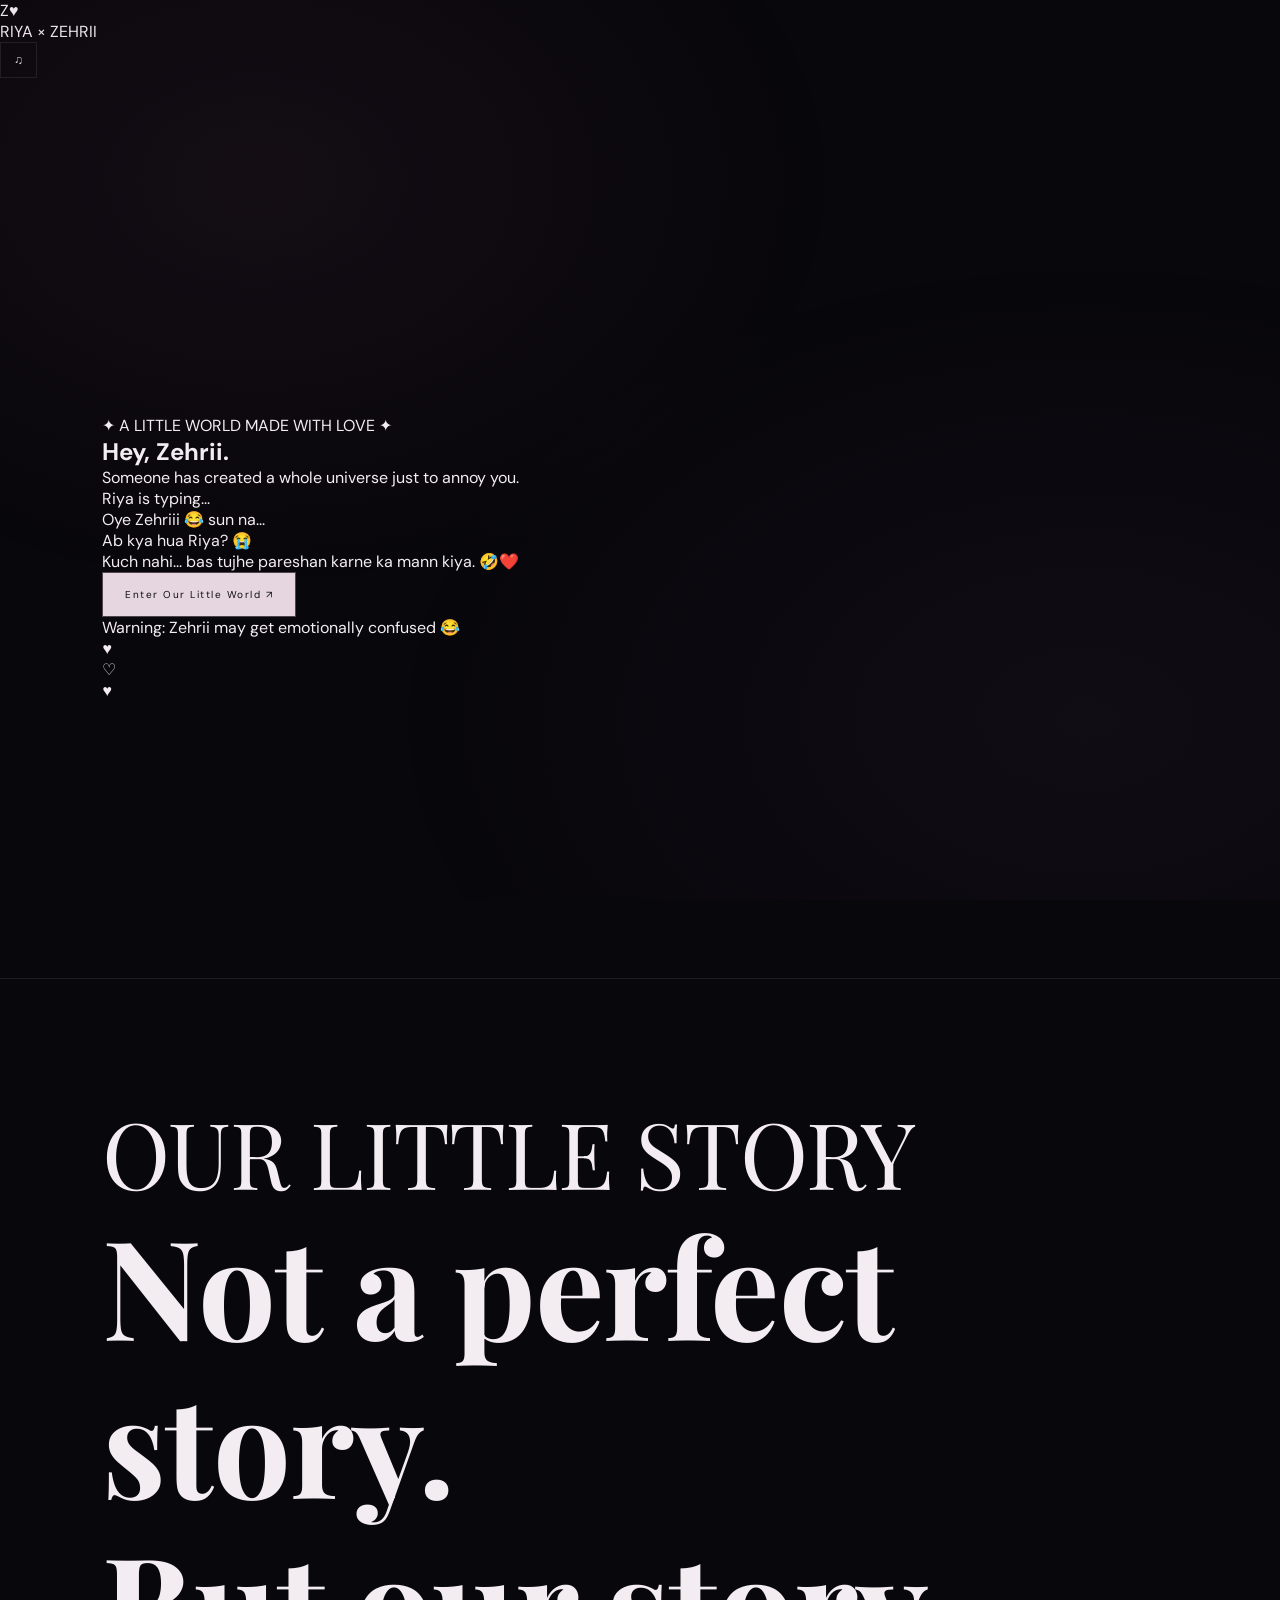
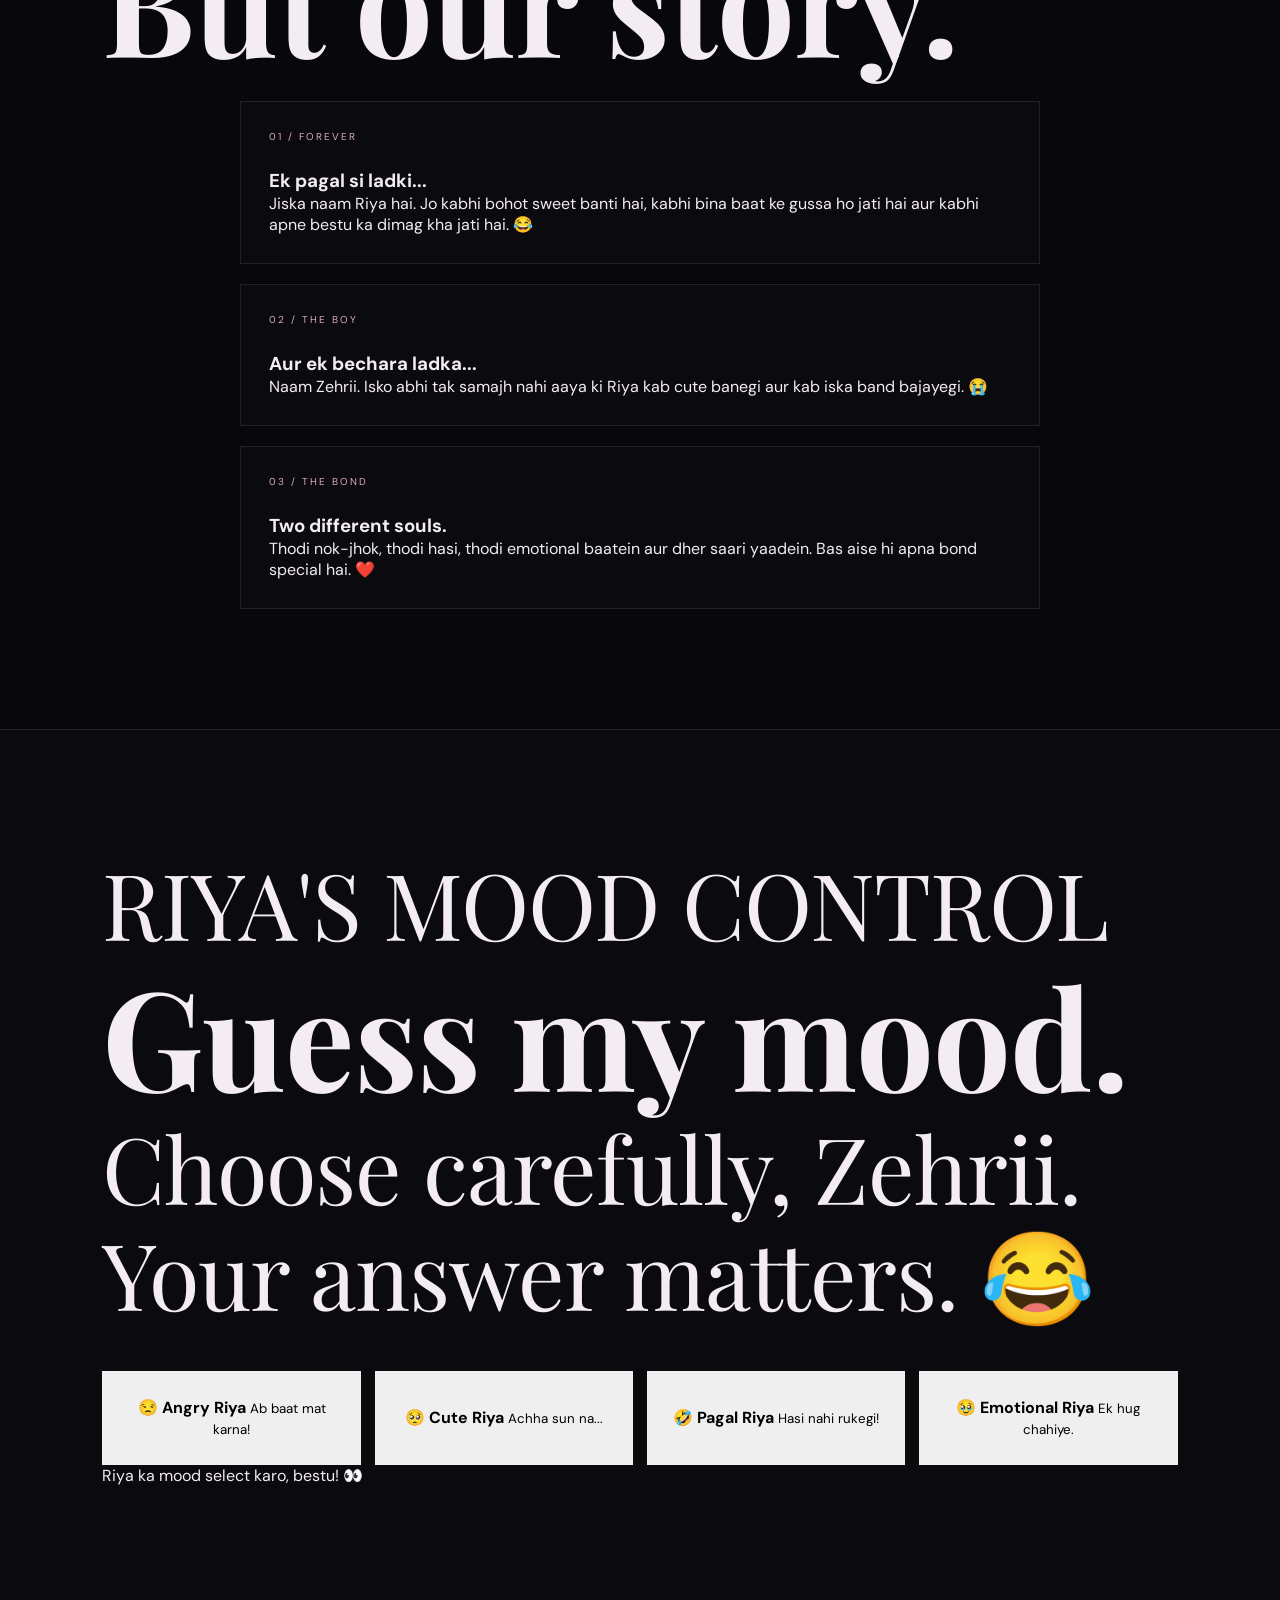
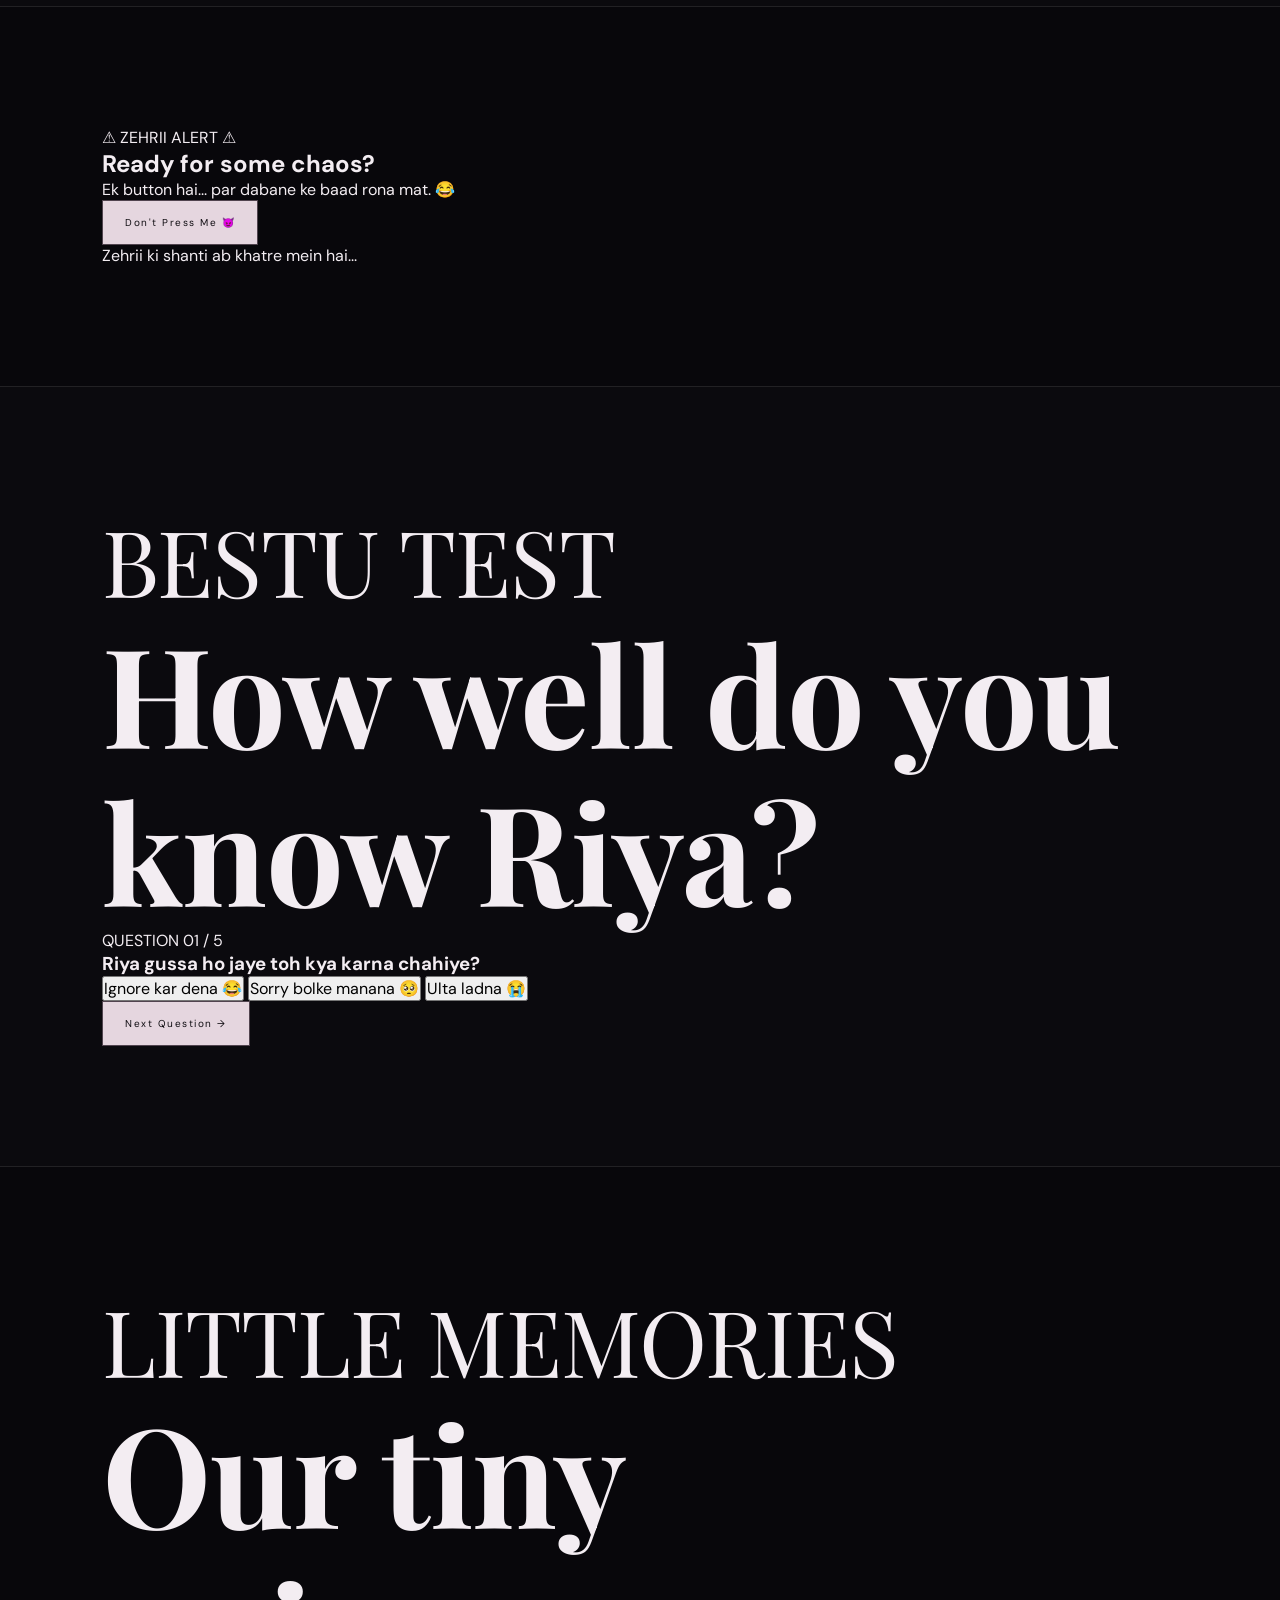
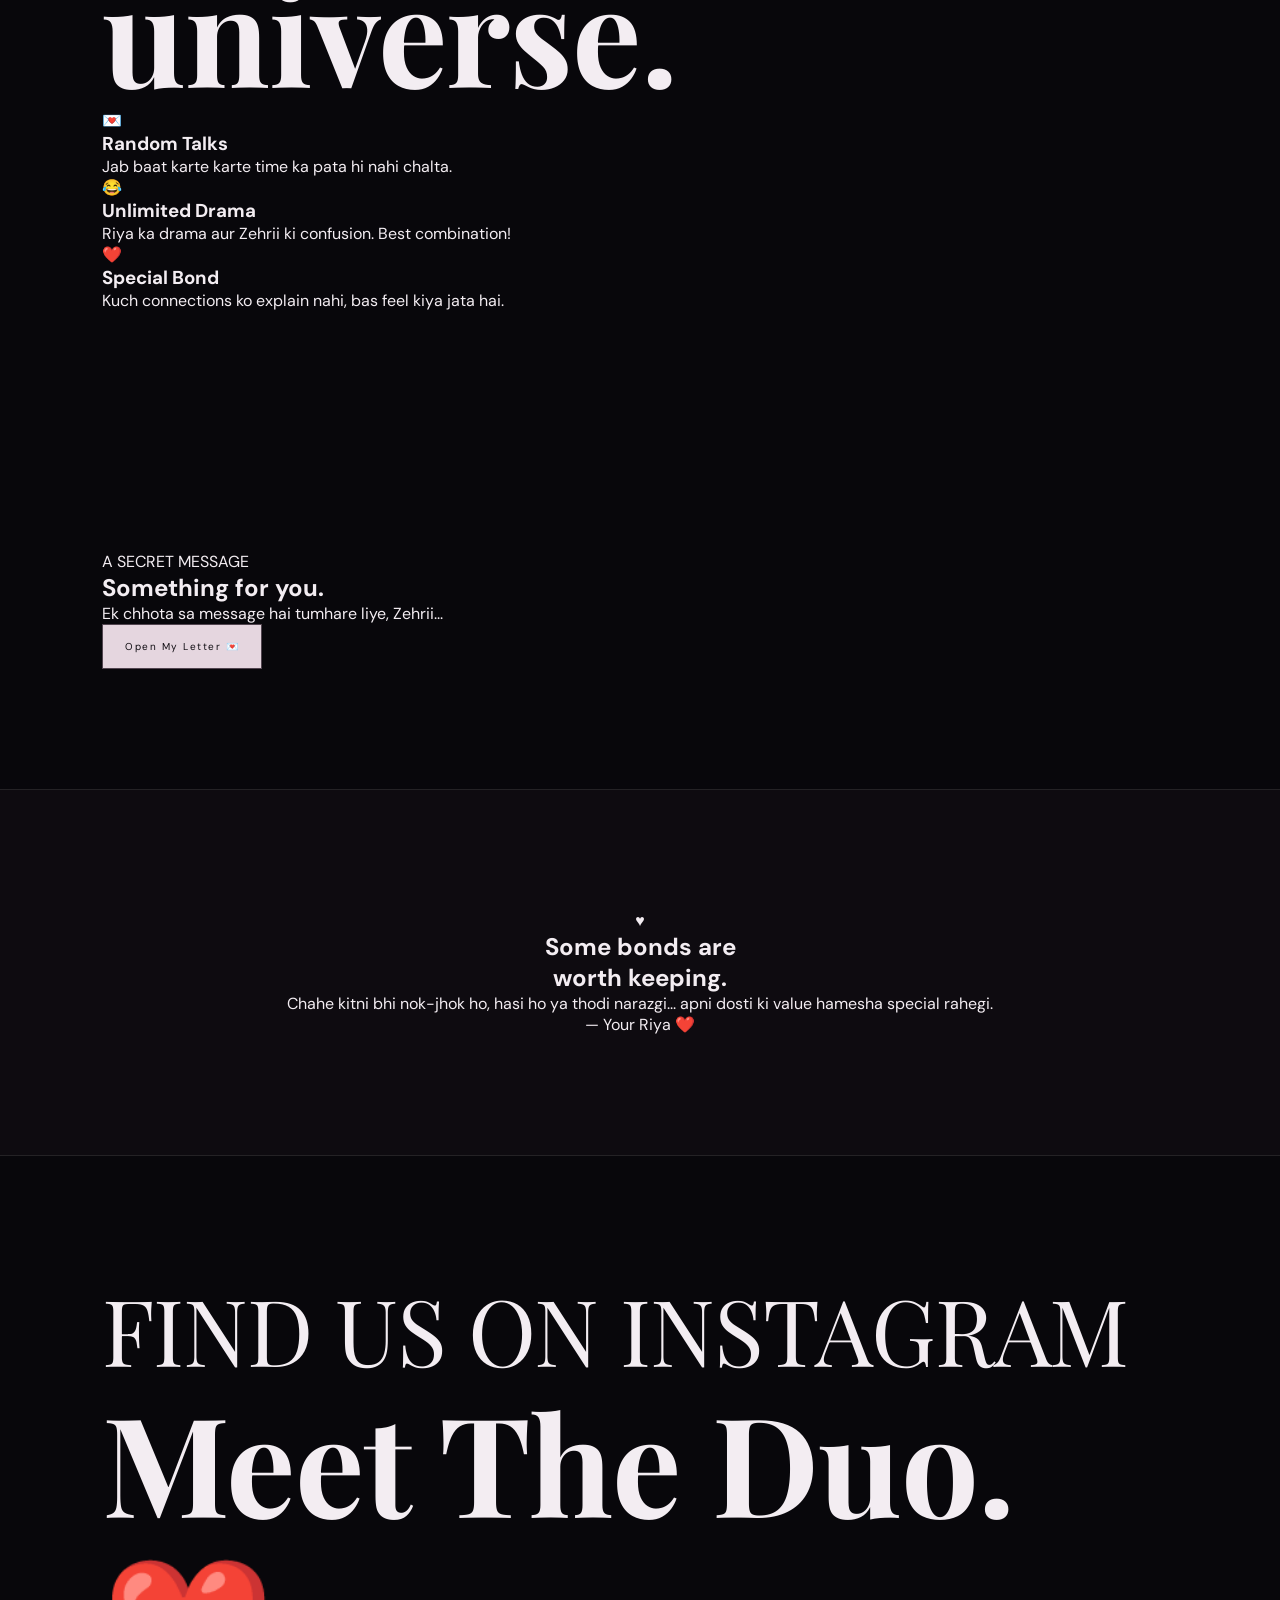
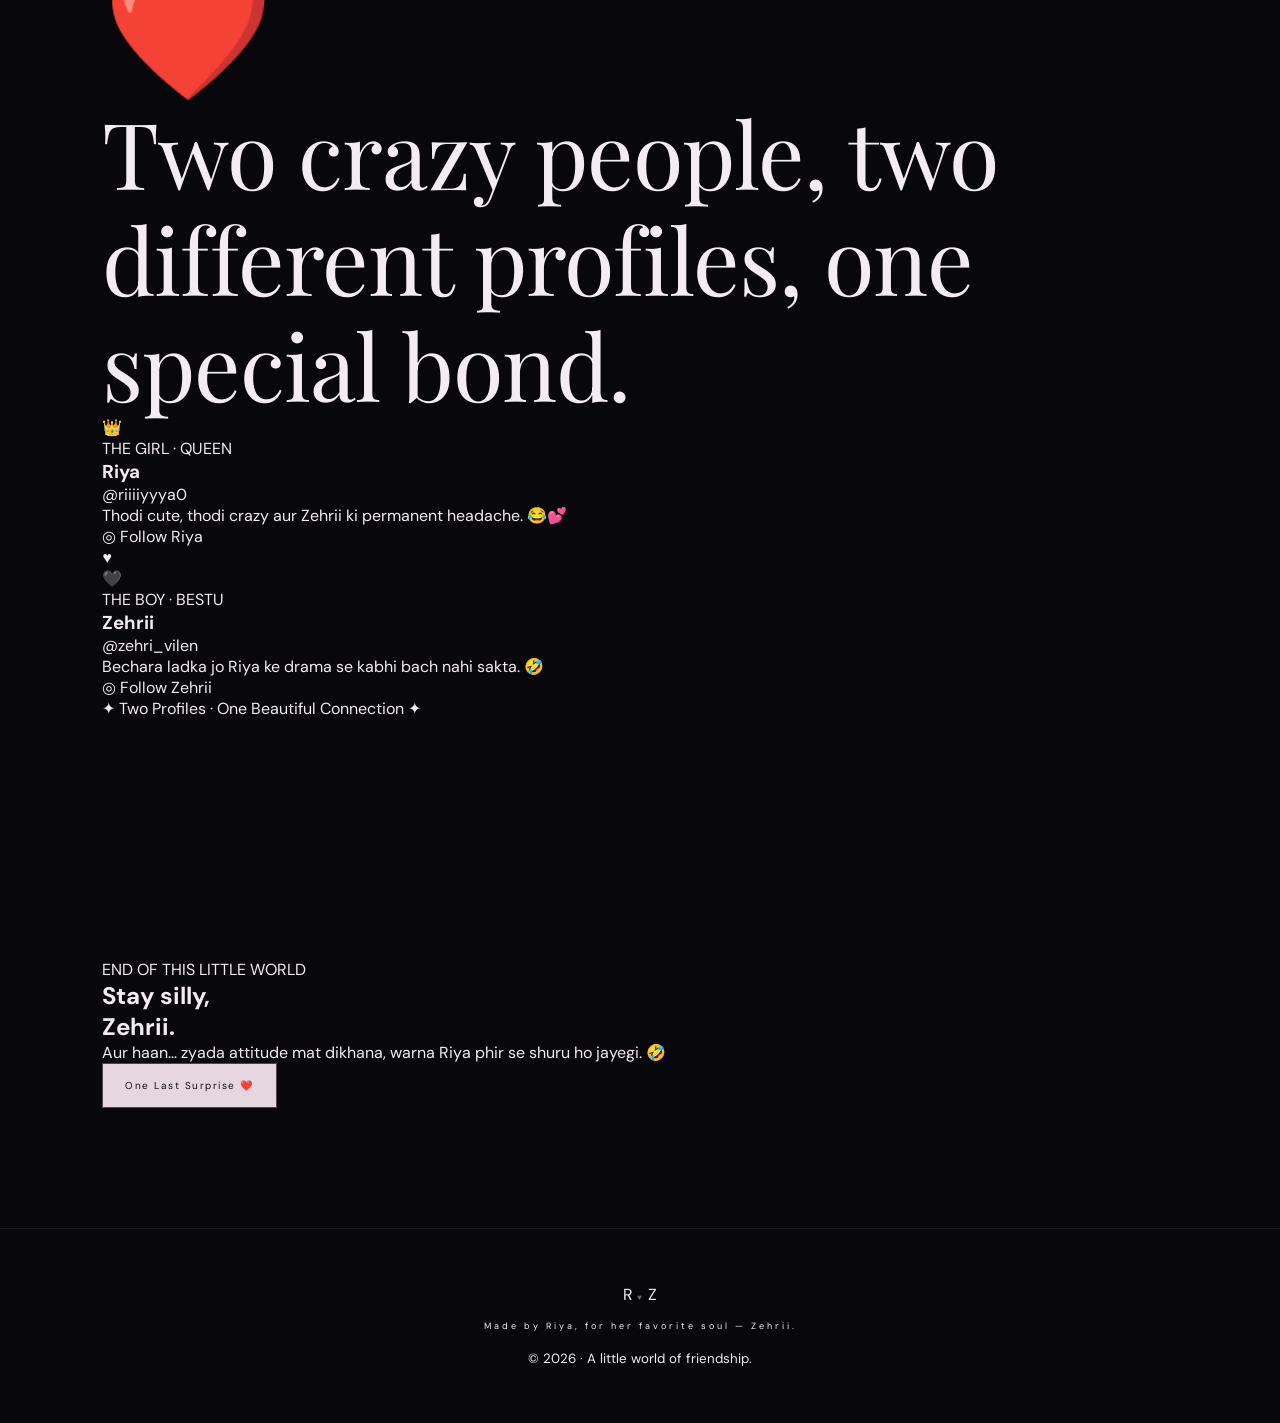
==== commit cc94cea4: "Update index.html" ====
--- a/index.html
+++ b/index.html
@@ -4,228 +4,357 @@
 <head>
   <meta charset="UTF-8">
   <meta name="viewport" content="width=device-width, initial-scale=1.0">
-  <meta name="theme-color" content="#08070b">
+  <meta name="theme-color" content="#100817">
   <title>ZEHRII — A Little World of Riya</title>
-  <meta name="description" content="A little emotional, a little crazy, and a whole lot of friendship.">
   <link rel="preconnect" href="https://fonts.googleapis.com">
-  <link rel="preconnect" href="https://fonts.gstatic.com" crossorigin>
-  <link href="https://fonts.googleapis.com/css2?family=DM+Sans:wght@400;500;600;700&family=Playfair+Display:ital,wght@0,400;0,500;0,600;1,400&display=swap" rel="stylesheet">
+  <link href="https://fonts.googleapis.com/css2?family=DM+Sans:wght@400;500;600;700;800&family=Playfair+Display:ital,wght@0,600;0,700;1,600&display=swap" rel="stylesheet">
   <link rel="stylesheet" href="style.css">
 </head>
+
 <body>
 
-<div class="loader" id="loader">
-  <div class="loader-heart">♡</div>
-  <p>MADE WITH LOVE</p>
-</div>
-
-<div class="intro" id="intro">
-  <div class="intro-stars">✦ &nbsp; ✧ &nbsp; ✦</div>
-  <p class="intro-small">A LITTLE WORLD MADE FOR</p>
-  <h1>ZEHRII<span>♡</span></h1>
-  <p class="intro-by">BY RIYA, WITH LOVE</p>
-  <button class="enter-btn" id="enterBtn">OPEN YOUR LITTLE WORLD ↗</button>
-  <div class="intro-bottom">WARNING: EMOTIONS & NONSENSE AHEAD</div>
-</div>
-
-<div class="cursor-glow" id="cursorGlow"></div>
-<div class="progress" id="progress"></div>
-<div class="particles" id="particles"></div>
-
-<header class="topbar">
-  <a class="brand" href="#home">Z<span>.</span></a>
-  <span class="top-label">A WEBSITE FOR MY PERSON</span>
-  <button class="music-btn" id="musicBtn">♫ <span>Music</span></button>
-</header>
-
-<main>
-
-<!-- HERO -->
-<section class="hero section" id="home">
-  <div class="hero-tag reveal">THE MOST UNHINGED FRIENDSHIP EVER</div>
-  <h1 class="hero-title reveal">
-    Some people are<br>
-    <span>home in human form.</span>
-  </h1>
-  <p class="hero-text reveal">
-    Aur meri bad luck... ya good luck... tu hai. 😂♡
-  </p>
-  <div class="hero-buttons reveal">
-    <a href="#story" class="primary-btn">LET'S BEGIN ↓</a>
-    <a href="#letter" class="secondary-btn">READ MY HEART</a>
+  <div class="background-glow"></div>
+  <div class="stars" id="stars"></div>
+  <div class="hearts-layer" id="hearts"></div>
+
+  <header class="navbar">
+    <a href="#home" class="logo">Z<span>♥</span></a>
+    <div class="nav-label">RIYA × ZEHRII</div>
+    <button class="music-btn" id="musicBtn" aria-label="Toggle music">♫</button>
+  </header>
+
+  <main>
+
+    <!-- HERO -->
+    <section class="hero section" id="home">
+      <div class="hero-content reveal">
+        <div class="eyebrow">✦ A LITTLE WORLD MADE WITH LOVE ✦</div>
+
+        <h1>Hey, <span>Zehrii.</span></h1>
+
+        <p class="hero-subtitle">
+          Someone has created a whole universe just to annoy you.
+        </p>
+
+        <div class="chat-card">
+          <div class="chat-top">
+            <span class="online-dot"></span>
+            Riya is typing...
+          </div>
+
+          <div class="chat-message riya">
+            Oye Zehriii 😂 sun na...
+          </div>
+
+          <div class="chat-message zehri">
+            Ab kya hua Riya? 😭
+          </div>
+
+          <div class="chat-message riya">
+            Kuch nahi... bas tujhe pareshan karne ka mann kiya. 🤣❤️
+          </div>
+        </div>
+
+        <a href="#story" class="primary-btn">Enter Our Little World ↗</a>
+        <p class="tiny-note">Warning: Zehrii may get emotionally confused 😂</p>
+      </div>
+
+      <div class="floating-heart heart-one">♥</div>
+      <div class="floating-heart heart-two">♡</div>
+      <div class="floating-heart heart-three">♥</div>
+    </section>
+
+    <!-- STORY -->
+    <section class="section story" id="story">
+      <div class="section-heading reveal">
+        <span class="eyebrow">OUR LITTLE STORY</span>
+        <h2>Not a perfect story.<br><span>But our story.</span></h2>
+      </div>
+
+      <div class="story-card reveal">
+        <div class="story-number">01 / FOREVER</div>
+        <h3>Ek pagal si ladki...</h3>
+        <p>
+          Jiska naam Riya hai. Jo kabhi bohot sweet banti hai,
+          kabhi bina baat ke gussa ho jati hai aur kabhi apne bestu
+          ka dimag kha jati hai. 😂
+        </p>
+      </div>
+
+      <div class="story-card reveal">
+        <div class="story-number">02 / THE BOY</div>
+        <h3>Aur ek bechara ladka...</h3>
+        <p>
+          Naam Zehrii. Isko abhi tak samajh nahi aaya ki Riya
+          kab cute banegi aur kab iska band bajayegi. 😭
+        </p>
+      </div>
+
+      <div class="story-card reveal">
+        <div class="story-number">03 / THE BOND</div>
+        <h3>Two different souls.</h3>
+        <p>
+          Thodi nok-jhok, thodi hasi, thodi emotional baatein
+          aur dher saari yaadein. Bas aise hi apna bond special hai. ❤️
+        </p>
+      </div>
+    </section>
+
+    <!-- MOOD -->
+    <section class="section mood" id="mood">
+      <div class="section-heading reveal">
+        <span class="eyebrow">RIYA'S MOOD CONTROL</span>
+        <h2>Guess my <span>mood.</span></h2>
+        <p>Choose carefully, Zehrii. Your answer matters. 😂</p>
+      </div>
+
+      <div class="mood-grid reveal">
+        <button class="mood-card" data-mood="angry">
+          <span>😒</span>
+          <b>Angry Riya</b>
+          <small>Ab baat mat karna!</small>
+        </button>
+
+        <button class="mood-card" data-mood="cute">
+          <span>🥺</span>
+          <b>Cute Riya</b>
+          <small>Achha sun na...</small>
+        </button>
+
+        <button class="mood-card" data-mood="funny">
+          <span>🤣</span>
+          <b>Pagal Riya</b>
+          <small>Hasi nahi rukegi!</small>
+        </button>
+
+        <button class="mood-card" data-mood="sad">
+          <span>🥹</span>
+          <b>Emotional Riya</b>
+          <small>Ek hug chahiye.</small>
+        </button>
+      </div>
+
+      <div class="response-box" id="moodResponse">
+        <p>Riya ka mood select karo, bestu! 👀</p>
+      </div>
+    </section>
+
+    <!-- CHAOS -->
+    <section class="section chaos">
+      <div class="chaos-card reveal">
+        <span class="eyebrow">⚠ ZEHRII ALERT ⚠</span>
+        <h2>Ready for some <span>chaos?</span></h2>
+        <p>Ek button hai... par dabane ke baad rona mat. 😂</p>
+
+        <button class="primary-btn" id="chaosBtn">
+          Don't Press Me 😈
+        </button>
+
+        <div id="chaosResponse" class="chaos-response">
+          Zehrii ki shanti ab khatre mein hai...
+        </div>
+      </div>
+    </section>
+
+    <!-- QUIZ -->
+    <section class="section quiz" id="quiz">
+      <div class="section-heading reveal">
+        <span class="eyebrow">BESTU TEST</span>
+        <h2>How well do you <span>know Riya?</span></h2>
+      </div>
+
+      <div class="quiz-card reveal">
+        <div class="quiz-progress">
+          <span id="quizCount">QUESTION 01 / 04</span>
+          <div class="progress-track">
+            <div id="progressBar"></div>
+          </div>
+        </div>
+
+        <h3 id="question">Riya gussa ho jaye toh kya karna chahiye?</h3>
+
+        <div id="answers" class="answers">
+          <button class="answer">Ignore kar dena 😂</button>
+          <button class="answer">Sorry bolke manana 🥺</button>
+          <button class="answer">Ulta ladna 😭</button>
+        </div>
+
+        <p id="quizFeedback"></p>
+        <button id="nextQuestion" class="primary-btn" hidden>Next Question →</button>
+      </div>
+    </section>
+
+    <!-- JOURNAL -->
+    <section class="section journal" id="journal">
+      <div class="section-heading reveal">
+        <span class="eyebrow">LITTLE MEMORIES</span>
+        <h2>Our tiny <span>universe.</span></h2>
+      </div>
+
+      <div class="journal-grid">
+        <article class="memory-card reveal">
+          <span>💌</span>
+          <h3>Random Talks</h3>
+          <p>Jab baat karte karte time ka pata hi nahi chalta.</p>
+        </article>
+
+        <article class="memory-card reveal">
+          <span>😂</span>
+          <h3>Unlimited Drama</h3>
+          <p>Riya ka drama aur Zehrii ki confusion. Best combination!</p>
+        </article>
+
+        <article class="memory-card reveal">
+          <span>❤️</span>
+          <h3>Special Bond</h3>
+          <p>Kuch connections ko explain nahi, bas feel kiya jata hai.</p>
+        </article>
+      </div>
+    </section>
+
+    <!-- LETTER -->
+    <section class="section letter">
+      <div class="letter-card reveal">
+        <span class="eyebrow">A SECRET MESSAGE</span>
+        <h2>Something for <span>you.</span></h2>
+        <p>Ek chhota sa message hai tumhare liye, Zehrii...</p>
+        <button class="primary-btn" id="openLetter">Open My Letter 💌</button>
+      </div>
+    </section>
+
+    <!-- PROMISE -->
+    <section class="section promise">
+      <div class="promise-content reveal">
+        <div class="big-heart">♥</div>
+        <h2>Some bonds are<br><span>worth keeping.</span></h2>
+        <p>
+          Chahe kitni bhi nok-jhok ho, hasi ho ya thodi narazgi...
+          apni dosti ki value hamesha special rahegi.
+        </p>
+        <div class="signature">— Your Riya ❤️</div>
+      </div>
+    </section>
+
+<!-- INSTAGRAM CONNECTION -->
+<section class="section instagram-section" id="instagram">
+
+  <div class="section-heading reveal">
+    <span class="eyebrow">FIND US ON INSTAGRAM</span>
+    <h2>Meet The <span>Duo.</span> ❤️</h2>
+    <p>Two crazy people, two different profiles, one special bond.</p>
   </div>
-  <div class="hero-bottom">
-    <span>RIYA × ZEHRII</span>
-    <span>FRIENDSHIP WITHOUT A FILTER</span>
+
+  <div class="instagram-grid">
+
+    <!-- RIYA -->
+    <div class="instagram-card riya-insta reveal">
+      <div class="insta-glow"></div>
+
+      <div class="insta-avatar riya-avatar">👑</div>
+
+      <span class="insta-role">THE GIRL · QUEEN</span>
+      <h3>Riya</h3>
+      <p class="insta-username">@riiiiyyya0</p>
+
+      <div class="insta-divider"></div>
+
+      <p class="insta-bio">
+        Thodi cute, thodi crazy aur Zehrii ki permanent headache. 😂💕
+      </p>
+
+      <a
+        href="https://www.instagram.com/riiiiyyya0/"
+        target="_blank"
+        rel="noopener noreferrer"
+        class="insta-button">
+        <span>◎</span> Follow Riya
+      </a>
+    </div>
+
+    <!-- HEART BETWEEN -->
+    <div class="insta-heart">♥</div>
+
+    <!-- ZEHRII -->
+    <div class="instagram-card zehri-insta reveal">
+      <div class="insta-glow"></div>
+
+      <div class="insta-avatar zehri-avatar">🖤</div>
+
+      <span class="insta-role">THE BOY · BESTU</span>
+      <h3>Zehrii</h3>
+      <p class="insta-username">@zehri_vilen</p>
+
+      <div class="insta-divider"></div>
+
+      <p class="insta-bio">
+        Bechara ladka jo Riya ke drama se kabhi bach nahi sakta. 🤣
+      </p>
+
+      <a
+        href="https://www.instagram.com/zehri_vilen/"
+        target="_blank"
+        rel="noopener noreferrer"
+        class="insta-button">
+        <span>◎</span> Follow Zehrii
+      </a>
+    </div>
+
   </div>
+
+  <div class="insta-footer reveal">
+    <span>✦</span> Two Profiles · One Beautiful Connection <span>✦</span>
+  </div>
+
 </section>
 
-<!-- STORY -->
-<section class="section story" id="story">
-  <div class="section-label reveal">01 — THE STORY</div>
-  <h2 class="section-heading reveal">Tu dost hai ya<br><em>meri headache?</em></h2>
-
-  <div class="story-card reveal">
-    <div class="story-number">01</div>
-    <p class="story-english">"Some friendships are peaceful. Ours is a full-time circus."</p>
-    <p class="story-hindi">Sach bolun toh tu kabhi kabhi itni irritating hai ki mann karta hai tujhe block kar doon... phir yaad aata hai, block karke apna entertainment kaun band karega? 😂</p>
-  </div>
-
-  <div class="story-card reveal">
-    <div class="story-number">02</div>
-    <p class="story-english">"You are the plot twist I never asked for, but somehow needed."</p>
-    <p class="story-hindi">Tere saath normal baat bhi 5 minute mein drama, hasi, ladai aur emotional speech ban jaati hai. Tera dimaag alag hi company mein chalta hai. 🤦🏻‍♀️❤️</p>
-  </div>
-
-  <div class="story-card reveal">
-    <div class="story-number">03</div>
-    <p class="story-english">"If chaos had a face, it would probably look like you."</p>
-    <p class="story-hindi">Aur phir bhi, duniya mein sabse zyada bakwaas karne ka mann tere saath hi karta hai. Ye dosti hai ya pagalpan, ab research chal rahi hai. 😂</p>
-  </div>
-</section>
-
-<!-- MOOD -->
-<section class="section mood" id="mood">
-  <div class="section-label reveal">02 — MY HONEST OPINION</div>
-  <h2 class="section-heading reveal">Things I would<br><em>never admit.</em></h2>
-  <p class="section-sub reveal">Okay fine. Aaj thoda sach bol hi deti hoon.</p>
-
-  <div class="mood-grid">
-    <div class="mood-card reveal">
-      <span class="mood-emoji">🙄</span>
-      <h3>Annoying</h3>
-      <p>Tu itni annoying hai ki kabhi kabhi phone dekh ke bhi tera naam aaye toh sigh nikal jaati hai.</p>
-    </div>
-    <div class="mood-card reveal">
-      <span class="mood-emoji">😂</span>
-      <h3>Funny</h3>
-      <p>Par tere bina meri bakwaas sunne wala aur meri bakwaas ko top karne wala kaun hai?</p>
-    </div>
-    <div class="mood-card reveal">
-      <span class="mood-emoji">🥹</span>
-      <h3>Important</h3>
-      <p>Jab sach mein mood kharab ho, tab teri presence ka matlab alag hi hota hai.</p>
-    </div>
-    <div class="mood-card reveal">
-      <span class="mood-emoji">🫶</span>
-      <h3>My Person</h3>
-      <p>Chahe kitni bhi ladai ho, tu un logon mein hai jinko main khona nahi chahti.</p>
+    <!-- FINAL -->
+    <section class="section final-section">
+      <div class="final-card reveal">
+        <span class="eyebrow">END OF THIS LITTLE WORLD</span>
+        <h1>Stay silly,<br><span>Zehrii.</span></h1>
+        <p>
+          Aur haan... zyada attitude mat dikhana,
+          warna Riya phir se shuru ho jayegi. 🤣
+        </p>
+        <button class="primary-btn" id="finalBtn">One Last Surprise ❤️</button>
+        <div id="finalMessage"></div>
+      </div>
+    </section>
+
+  </main>
+
+  <footer>
+    <div class="footer-logo">R <span>♥</span> Z</div>
+    <p>Made by Riya, for her favorite soul — Zehrii.</p>
+    <small>© 2026 · A little world of friendship.</small>
+  </footer>
+
+  <!-- LETTER MODAL -->
+  <div class="modal" id="letterModal">
+    <div class="modal-content">
+      <button class="close-modal" id="closeLetter">×</button>
+      <span class="eyebrow">FROM RIYA WITH LOVE</span>
+      <h2>Oye mere Zehrii! 🥹</h2>
+      <p>
+        Pata hai tu kitna pareshan karta hai? 😂
+        Kabhi kabhi toh tera dimag samajhne mein hi meri
+        puri battery khatam ho jati hai.
+      </p>
+      <p>
+        Lekin sach bolu toh tu meri life ka ek special part hai.
+        Hamesha aise hi rehna, apni pagalpan wali harkatein
+        kabhi mat chhodna.
+      </p>
+      <p>
+        Aur haan, Riya ko bhoolne ki galti mat karna...
+        warna phir dekh lena! 😤❤️
+      </p>
+      <div class="signature">Your Besti, Riya 💗</div>
     </div>
   </div>
-</section>
-
-<!-- INTERACTIVE BUTTON -->
-<section class="section surprise" id="surprise">
-  <div class="section-label reveal">03 — A SMALL EXPERIMENT</div>
-  <h2 class="section-heading reveal">Dekh, kitni<br><em>important hai tu.</em></h2>
-  <p class="section-sub reveal">Button dabana. Haan, tu hi. Zyada soch mat.</p>
-  <button class="chaos-btn reveal" id="chaosBtn">TAP FOR TRUTH ✦</button>
-  <div class="chaos-message" id="chaosMessage">Tujhe tolerate karna meri hidden talent hai. 😂♡</div>
-</section>
-
-<!-- QUIZ -->
-<section class="section quiz" id="quiz">
-  <div class="section-label reveal">04 — FRIENDSHIP TEST</div>
-  <h2 class="section-heading reveal">How well do you<br><em>know your Riya?</em></h2>
-  <p class="section-sub reveal">No cheating. Waise bhi tujhe kaun check kar raha hai? 👀</p>
-
-  <div class="quiz-box reveal">
-    <div class="quiz-top">
-      <span id="quizCount">QUESTION 01 / 05</span>
-      <div class="quiz-bar"><span id="quizProgress"></span></div>
-    </div>
-    <h3 id="quizQuestion">Loading question...</h3>
-    <div class="quiz-options" id="quizOptions"></div>
-    <p class="quiz-feedback" id="quizFeedback"></p>
-    <button class="quiz-next" id="quizNext" disabled>NEXT QUESTION →</button>
-    <div class="quiz-result" id="quizResult"></div>
-  </div>
-</section>
-
-<!-- JOURNAL -->
-<section class="section journal" id="journal">
-  <div class="section-label reveal">05 — YOUR LITTLE CORNER</div>
-  <h2 class="section-heading reveal">Okay, now it's<br><em>your turn.</em></h2>
-  <p class="section-sub reveal">Kuch bhi likh. Main judge nahi karungi... shayad thoda. 😂</p>
-
-  <div class="journal-box reveal">
-    <label for="journalInput">A MESSAGE FOR RIYA</label>
-    <textarea id="journalInput" placeholder="Jo mann mein hai, likh de..."></textarea>
-    <button id="saveJournal" class="primary-btn">SAVE THIS LITTLE MEMORY ♡</button>
-    <p class="saved-msg" id="savedMsg"></p>
-  </div>
-</section>
-
-<!-- LETTER -->
-<section class="section letter" id="letter">
-  <div class="section-label reveal">06 — FROM MY HEART</div>
-  <h2 class="section-heading reveal">A letter I would<br><em>never say out loud.</em></h2>
-
-  <button class="letter-open reveal" id="letterOpen">
-    <div class="letter-icon">✉</div>
-    <span>OPEN RIYA'S LETTER</span>
-    <small>Handle with care. Emotional damage possible.</small>
-  </button>
-</section>
-
-<!-- PROMISE -->
-<section class="section promise" id="promise">
-  <div class="section-label reveal">07 — A PROMISE</div>
-  <div class="promise-heart reveal">♡</div>
-  <h2 class="section-heading reveal">No matter what,<br><em>you're my people.</em></h2>
-  <p class="promise-text reveal">
-    Aaj baat ho ya na ho. Mood achha ho ya kharab.
-    Hasi aaye ya gussa. Tu meri life ki un friendships mein hai
-    jinki value main kabhi kam nahi hone dungi.
-  </p>
-  <div class="promise-sign reveal">— RIYA</div>
-</section>
-
-<!-- FINAL -->
-<section class="section final" id="final">
-  <div class="section-label reveal">08 — BEFORE YOU GO</div>
-  <h2 class="final-title reveal">Don't ever think<br>you're <em>replaceable.</em></h2>
-  <p class="final-text reveal">
-    Tere jaisi doosri mil bhi gayi na...<br>
-    toh bhi woh TU thodi hogi. Pagli. ❤️
-  </p>
-  <button class="final-btn reveal" id="finalBtn">ONE LAST THING ↗</button>
-  <div class="final-message" id="finalMessage">
-    <span>HEY ZEHRII...</span>
-    <p>Apna khayal rakha kar, samjhi? Sabko hasana zaroori nahi. Kabhi khud bhi khush rehna. Aur haan, zyada attitude dikhaya toh Riya ka lecture ready hai. 😂</p>
-    <strong>Love you, idiot. ♡</strong>
-  </div>
-</section>
-
-</main>
-
-<footer>
-  <div class="footer-heart">♡</div>
-  <p>THIS LITTLE WORLD WAS MADE FOR ZEHRII</p>
-  <span>WITH LOVE, RIYA · ALWAYS</span>
-</footer>
-
-<!-- LETTER MODAL -->
-<div class="modal" id="letterModal">
-  <div class="modal-card">
-    <button class="modal-close" id="modalClose">×</button>
-    <div class="modal-flower">♡</div>
-    <p class="modal-label">A LETTER FROM RIYA</p>
-    <h2>Dear Zehrii,</h2>
-    <div class="modal-body">
-      <p>Sun pagli, mazaak apni jagah hai. Main tujhe chidhati hoon, pareshan karti hoon, kabhi faltu mein gussa bhi kar leti hoon. 😂</p>
-      <p>Par sach mein, tu meri life ke un logon mein se hai jinke hone se din thoda better lagta hai. Tere saath hasi bhi real hoti hai aur kabhi kabhi chup rehna bhi comfortable lagta hai.</p>
-      <p>Har din perfect nahi hota, har friendship mein misunderstandings aati hain. Par meri taraf se ek baat yaad rakhna—tu important hai. Sirf tab nahi jab tu funny ho, khush ho ya sabke liye strong ban rahi ho. Tu apne normal, messy, tired version mein bhi important hai.</p>
-      <p>Aur haan, itni emotional baat padh ke overacting mat karna. 😂</p>
-      <p>Khush reh. Apna khayal rakh. Aur mujhe tang karna band mat karna, warna website ka sequel bana dungi.</p>
-    </div>
-    <div class="modal-sign">Always your Riya ♡</div>
-  </div>
-</div>
-
-<!-- TOAST -->
-<div class="toast" id="toast"></div>
-
-<script src="script.js"></script>
+
+  <div class="toast" id="toast"></div>
+
+  <script src="script.js"></script>
 </body>
 </html>
--- a/style.css
+++ b/style.css
@@ -1,941 +1,258 @@
 
-* {
-  margin: 0;
-  padding: 0;
-  box-sizing: border-box;
-}
-
-html {
-  scroll-behavior: smooth;
-}
+:root {
+  --bg: #08070b;
+  --panel: #111016;
+  --text: #f3edf2;
+  --muted: #8e858e;
+  --pink: #dba9c4;
+  --line: rgba(255,255,255,.09);
+}
+
+* { margin:0; padding:0; box-sizing:border-box; }
+
+html { scroll-behavior:smooth; scroll-padding-top:80px; }
 
 body {
-  background: #08080b;
-  color: #eee;
-  font-family: 'Inter', sans-serif;
-  font-weight: 300;
-}
-
-button, textarea {
-  font-family: inherit;
-}
-
-button {
-  cursor: pointer;
-}
-
-.hidden {
-  display: none !important;
-}
-
-/* NAV */
-.navbar {
-  height: 70px;
-  padding: 0 7%;
-  display: flex;
-  justify-content: space-between;
-  align-items: center;
-  background: #08080b;
-  border-bottom: 1px solid #1a1a20;
-}
-
-.logo {
-  font-family: 'Playfair Display', serif;
-  font-size: 25px;
-  color: #ddd;
-  text-decoration: none;
-}
-
-.logo span {
-  color: #888;
-}
-
-.nav-label, .nav-link {
-  font-size: 9px;
-  letter-spacing: 3px;
-  color: #777;
-}
-
-.nav-link {
-  text-decoration: none;
-}
-
-/* HERO */
-.hero {
-  min-height: 90vh;
-  display: flex;
-  align-items: center;
-  justify-content: center;
-  text-align: center;
-  position: relative;
-  padding: 40px 20px;
-  background: radial-gradient(ellipse at center, #18181f 0%, #08080b 70%);
-}
-
-.hero-content {
-  animation: fadeUp 1.2s ease both;
-}
-
-.eyebrow {
-  font-size: 9px;
-  letter-spacing: 5px;
-  color: #777;
-}
-
-.hero h1 {
-  font-family: 'Playfair Display', serif;
-  font-size: clamp(65px, 12vw, 125px);
-  font-weight: 400;
-  line-height: 1;
-  margin: 30px 0;
-}
-
-.hero h1 em, .section-heading h2 em {
-  color: #777;
-  font-weight: 400;
-}
-
-.hero p {
-  font-size: 13px;
-  line-height: 2;
-  color: #888;
-}
-
-.hero-btn {
-  display: inline-block;
-  margin-top: 40px;
-  border: 1px solid #393940;
-  padding: 16px 23px;
-  text-decoration: none;
-  font-size: 9px;
-  letter-spacing: 2px;
-  color: #aaa;
-  transition: .3s;
-}
-
-.hero-btn:hover {
-  background: #eee;
-  color: #111;
-}
-
-.hero-bottom {
-  position: absolute;
-  bottom: 30px;
-  font-size: 9px;
-  letter-spacing: 4px;
-  color: #666;
-}
-
-.hero-bottom span {
-  padding: 0 8px;
-}
-
-/* MUSIC */
-.music-section {
-  padding: 35px 20px;
-  background: #0b0b0e;
-}
-
-.music-card {
-  max-width: 500px;
-  margin: auto;
-  display: flex;
-  align-items: center;
-  gap: 15px;
-  padding: 18px;
-  border: 1px solid #24242b;
-}
-
-.music-icon {
-  font-size: 22px;
-  color: #aaa;
-}
-
-.music-info {
-  flex: 1;
-}
-
-.music-info strong, .music-info span {
-  display: block;
-}
-
-.music-info strong {
-  font-size: 11px;
-  color: #ccc;
-  font-weight: 400;
-}
-
-.music-info span {
-  font-size: 10px;
-  color: #666;
-  margin-top: 6px;
-}
-
-.music-btn {
-  background: transparent;
-  border: 1px solid #444;
-  padding: 11px 15px;
-  color: #bbb;
-  font-size: 9px;
-  letter-spacing: 2px;
-}
-
-/* SECTION HEADINGS */
-.soul-section, .quiz-section, .letter-section,
-.memory-wall, .promise-section {
-  padding: 110px 22px;
-}
-
-.section-heading {
-  text-align: center;
-  margin-bottom: 65px;
-}
-
-.section-heading h2 {
-  font-family: 'Playfair Display', serif;
-  font-size: clamp(40px, 7vw, 75px);
-  font-weight: 400;
-  line-height: 1.2;
-  margin: 25px 0;
-}
-
-.section-heading p {
-  font-size: 12px;
-  color: #777;
-  line-height: 2;
-}
-
-/* JOURNAL */
-.journal-card, .quiz-box {
-  max-width: 650px;
-  margin: auto;
-  background: #101015;
-  border: 1px solid #292930;
-  padding: 35px;
-}
-
-.journal-top, .quiz-top {
-  display: flex;
-  justify-content: space-between;
-  color: #777;
-  font-size: 9px;
-  letter-spacing: 2px;
-}
-
-.progress-track {
-  height: 2px;
-  background: #28282e;
-  margin: 22px 0 35px;
-}
-
-#progressFill, #quizProgress {
-  height: 100%;
-  width: 14.28%;
-  background: #999;
-  transition: width .4s;
-}
-
-.question-category {
-  font-size: 9px;
-  letter-spacing: 3px;
-  color: #777;
-}
-
-.journal-card h3, .quiz-box h3 {
-  font-family: 'Playfair Display', serif;
-  font-size: 29px;
-  font-weight: 400;
-  line-height: 1.5;
-  margin: 20px 0;
-}
-
-.question-hint {
-  color: #777;
-  font-size: 11px;
-  margin-bottom: 20px;
-}
-
-#journalAnswer {
-  width: 100%;
-  min-height: 160px;
-  background: #09090c;
-  border: 1px solid #292930;
-  padding: 18px;
-  color: #ddd;
-  outline: none;
-  resize: vertical;
-  font-size: 13px;
-  line-height: 1.8;
-}
-
-#journalAnswer:focus {
-  border-color: #555;
-}
-
-.journal-actions {
-  display: flex;
-  justify-content: space-between;
-  gap: 12px;
-  margin-top: 25px;
-}
-
-.primary-btn, .secondary-btn {
-  padding: 14px 18px;
-  font-size: 9px;
-  letter-spacing: 2px;
-  transition: .3s;
-}
-
-.primary-btn {
-  background: #ddd;
-  color: #111;
-  border: 1px solid #ddd;
-}
-
-.primary-btn:hover:not(:disabled) {
-  background: #fff;
-}
-
-.primary-btn:disabled {
-  opacity: .35;
-  cursor: not-allowed;
-}
-
-.secondary-btn {
-  background: transparent;
-  color: #999;
-  border: 1px solid #333;
-}
-
-.secondary-btn:hover {
-  border-color: #888;
-}
-
-.privacy-note {
-  text-align: center;
-  color: #555;
-  font-size: 9px;
-  margin-top: 25px;
-}
-
-.journal-complete, .quiz-result {
-  max-width: 650px;
-  margin: 25px auto;
-  padding: 40px 25px;
-  border: 1px solid #292930;
-  text-align: center;
-}
-
-.journal-complete > span, .quiz-result > span {
-  color: #999;
-  font-size: 25px;
-}
-
-.journal-complete h3, .quiz-result h2 {
-  font-family: 'Playfair Display', serif;
-  font-weight: 400;
-  font-size: 32px;
-  margin: 20px 0;
-}
-
-.journal-complete p, .quiz-result p {
-  color: #888;
-  font-size: 12px;
-  line-height: 2;
-  margin-bottom: 25px;
-}
-
-/* QUIZ */
-.quiz-box h3 {
-  margin: 30px 0;
-}
-
-.quiz-options {
-  display: grid;
-  gap: 12px;
-}
-
-.quiz-option {
-  background: #09090c;
-  color: #aaa;
-  border: 1px solid #292930;
-  text-align: left;
-  padding: 17px;
-  font-size: 12px;
-  transition: .25s;
-}
-
-.quiz-option:hover {
-  border-color: #777;
-}
-
-.quiz-option.selected {
-  border-color: #ddd;
-  color: #eee;
-  background: #1b1b21;
-}
-
-.quiz-box > button {
-  margin-top: 25px;
-}
-
-/* LETTER */
-.letter-open {
-  display: flex;
-  gap: 15px;
-  align-items: center;
-  justify-content: center;
-  margin: auto;
-  padding: 22px 35px;
-  background: #101015;
-  border: 1px solid #393940;
-  color: #ccc;
-  letter-spacing: 3px;
-  font-size: 10px;
-  transition: .3s;
-}
-
-.letter-open:hover {
-  background: #e5e5e5;
-  color: #111;
-}
-
-.letter-overlay {
-  position: fixed;
-  inset: 0;
-  z-index: 100;
-  background: rgba(0,0,0,.92);
-  padding: 20px;
-  display: flex;
-  align-items: center;
-  justify-content: center;
-  overflow-y: auto;
-}
-
-.letter-paper {
-  width: 100%;
-  max-width: 600px;
-  max-height: 90vh;
-  overflow-y: auto;
-  position: relative;
-  background: #e8e5de;
-  color: #24221f;
-  padding: 50px 40px;
-}
-
-.letter-close {
-  position: absolute;
-  top: 15px;
-  right: 20px;
-  background: transparent;
-  border: none;
-  font-size: 28px;
-  color: #444;
-}
-
-.letter-small {
-  font-size: 9px;
-  letter-spacing: 3px;
-  color: #777;
-}
-
-.letter-paper h2 {
-  font-family: 'Playfair Display', serif;
-  font-weight: 400;
-  font-size: 38px;
-  margin: 25px 0;
-}
-
-.letter-body p {
-  font-family: 'Playfair Display', serif;
-  font-size: 15px;
-  line-height: 2;
-  margin: 18px 0;
-}
-
-.letter-sign {
-  font-family: 'Playfair Display', serif;
-  font-size: 16px;
-  margin-top: 35px;
-  line-height: 1.8;
-}
-
-.letter-sign span {
-  font-size: 23px;
-}
-
-/* MEMORY WALL - NO IMAGES */
-.memory-list {
-  max-width: 750px;
-  margin: auto;
-  display: grid;
-  gap: 20px;
-}
-
-.memory-card {
-  padding: 35px;
-  background: linear-gradient(135deg, #111116, #0a0a0d);
-  border: 1px solid #24242b;
-  transition: transform .4s, border-color .4s;
-}
-
-.memory-card:hover {
-  transform: translateY(-5px);
-  border-color: #555;
-}
-
-.memory-number {
-  font-size: 9px;
-  letter-spacing: 3px;
-  color: #666;
-}
-
-.memory-symbol {
-  display: block;
-  font-family: 'Playfair Display', serif;
-  font-size: 35px;
-  color: #888;
-  margin: 20px 0;
-}
-
-.memory-card h3 {
-  font-family: 'Playfair Display', serif;
-  font-weight: 400;
-  font-size: 30px;
-  margin-bottom: 12px;
-}
-
-.memory-card p {
-  font-size: 12px;
-  color: #888;
-  line-height: 2;
-}
-
-.memory-ending {
-  text-align: center;
-  margin-top: 80px;
-  color: #888;
-  font-size: 25px;
-}
-
-.memory-ending p {
-  font-family: 'Playfair Display', serif;
-  font-size: 20px;
-  margin: 20px 0;
-}
-
-.memory-ending small {
-  font-size: 9px;
-  letter-spacing: 4px;
-  color: #666;
-}
-
-/* PROMISE */
-.promise-list {
-  max-width: 750px;
-  margin: auto;
-}
-
-.promise-item {
-  display: flex;
-  align-items: center;
-  gap: 25px;
-  padding: 28px 10px;
-  border-bottom: 1px solid #24242a;
-  transition: background .3s, padding .3s;
-}
-
-.promise-item:hover {
-  background: #111116;
-  padding-left: 22px;
-}
-
-.promise-item span {
-  font-size: 10px;
-  color: #777;
-  min-width: 25px;
-}
-
-.promise-item p {
-  font-family: 'Playfair Display', serif;
-  font-size: clamp(16px, 3vw, 23px);
-  line-height: 1.7;
-  color: #ccc;
-}
-
-.promise-footer {
-  text-align: center;
-  margin-top: 75px;
-}
-
-.promise-footer > span {
-  font-size: 9px;
-  letter-spacing: 4px;
-  color: #666;
-}
-
-.promise-footer p {
-  font-family: 'Playfair Display', serif;
-  font-size: 25px;
-  color: #aaa;
-  margin-top: 20px;
-}
-
-.promise-footer p span {
-  color: #888;
-}
-
-/* GOODBYE */
-.final-goodbye {
-  min-height: 90vh;
-  display: flex;
-  align-items: center;
-  justify-content: center;
-  text-align: center;
-  padding: 90px 20px;
-  background: radial-gradient(ellipse at center, #17171c, #050507 75%);
-}
-
-.goodbye-content {
-  max-width: 700px;
-}
-
-.goodbye-heart {
-  font-size: 55px;
-  color: #aaa;
-  margin: 35px 0;
-  animation: pulse 3s ease-in-out infinite;
-}
-
-.goodbye-content h2 {
-  font-family: 'Playfair Display', serif;
-  font-size: clamp(38px, 7vw, 75px);
-  font-weight: 400;
-  line-height: 1.3;
-}
-
-.goodbye-content h2 em {
-  color: #777;
-}
-
-.goodbye-content > p {
-  font-size: 13px;
-  line-height: 2.2;
-  color: #888;
-  margin: 30px 0;
-}
-
-.goodbye-line {
-  width: 50px;
-  height: 1px;
-  background: #444;
-  margin: 40px auto;
-}
-
-.goodbye-content h3 {
-  font-family: 'Playfair Display', serif;
-  font-size: 25px;
-  font-weight: 400;
-  color: #aaa;
-}
-
-.goodbye-content h3 span {
-  color: #eee;
-}
-
-.goodbye-names {
-  font-size: 10px;
-  letter-spacing: 5px;
-  color: #888;
-  margin-top: 55px;
-}
-
-.goodbye-names span {
-  margin: 0 10px;
-  color: #555;
-}
-
-.goodbye-content small {
-  display: block;
-  margin-top: 22px;
-  font-size: 8px;
-  letter-spacing: 2px;
-  color: #555;
-}
-
-/* FOOTER */
-.footer {
-  padding: 25px;
-  display: flex;
-  justify-content: space-between;
-  gap: 15px;
-  background: #08080b;
-  border-top: 1px solid #202027;
-}
-
-.footer span, .footer a {
-  color: #666;
-  font-size: 9px;
-  letter-spacing: 2px;
-  text-decoration: none;
-}
-
-/* ANIMATIONS */
-@keyframes fadeUp {
-  from {
-    opacity: 0;
-    transform: translateY(25px);
-  }
-  to {
-    opacity: 1;
-    transform: translateY(0);
-  }
-}
-
-@keyframes pulse {
-  0%, 100% {
-    transform: scale(1);
-    opacity: .65;
-  }
-  50% {
-    transform: scale(1.15);
-    opacity: 1;
-  }
-}
-
-/* MOBILE */
-@media (max-width: 600px) {
-  .navbar {
-    padding: 0 18px;
-    height: 60px;
-  }
-
-  .nav-label {
-    font-size: 7px;
-    letter-spacing: 2px;
-  }
-
-  .nav-link {
-    font-size: 8px;
-  }
-
-  .hero {
-    min-height: 82vh;
-  }
-
-  .soul-section, .quiz-section, .letter-section,
-  .memory-wall, .promise-section {
-    padding: 80px 18px;
-  }
-
-  .journal-card, .quiz-box {
-    padding: 22px;
-  }
-
-  .journal-card h3, .quiz-box h3 {
-    font-size: 24px;
-  }
-
-  .journal-actions {
-    flex-direction: column;
-  }
-
-  .journal-actions button {
-    width: 100%;
-  }
-
-  .memory-card {
-    padding: 25px;
-  }
-
-  .memory-card h3 {
-    font-size: 25px;
-  }
-
-  .promise-item {
-    gap: 15px;
-    padding: 23px 5px;
-  }
-
-  .promise-item:hover {
-    padding-left: 12px;
-  }
-
-  .letter-paper {
-    padding: 40px 25px;
-  }
-
-  .letter-paper h2 {
-    font-size: 32px;
-  }
-
-  .letter-body p {
-    font-size: 14px;
-  }
-
-  .footer {
-    flex-direction: column;
-    text-align: center;
-    align-items: center;
-  }
-}
-/* ===== ZEHRII CINEMATIC INTRO ===== */
-.intro-screen {
-  position: fixed;
-  inset: 0;
-  z-index: 9999;
-  background: #050507;
-  display: flex;
-  align-items: center;
-  justify-content: center;
-  text-align: center;
-  transition: opacity 1s ease, visibility 1s ease;
-}
-
-.intro-screen.hide {
-  opacity: 0;
-  visibility: hidden;
-  pointer-events: none;
-}
-
-.intro-content {
-  animation: introRise 1.2s ease both;
-}
-
-.intro-content > span {
-  font-size: 9px;
-  letter-spacing: 4px;
-  color: #777;
-}
-
-.intro-content h1 {
-  font-family: 'Playfair Display', serif;
-  font-size: clamp(40px, 12vw, 90px);
-  font-weight: 400;
-  letter-spacing: 4px;
-  margin: 25px 0;
-}
-
-.intro-content h1 em {
-  font-style: normal;
-  color: #888;
-}
-
-.intro-content p {
-  font-size: 9px;
-  letter-spacing: 3px;
-  color: #666;
-}
-
-@keyframes introRise {
-  from {
-    opacity: 0;
-    transform: translateY(25px);
-  }
-  to {
-    opacity: 1;
-    transform: translateY(0);
-  }
-}
-
-/* SCROLL PROGRESS LINE */
-.scroll-progress {
-  position: fixed;
-  top: 0;
-  left: 0;
-  height: 2px;
-  width: 0%;
-  z-index: 9998;
-  background: #c9b8a8;
-}
-
-/* CUSTOM CURSOR */
-.custom-cursor {
-  position: fixed;
-  width: 10px;
-  height: 10px;
-  border-radius: 50%;
-  background: #eee;
-  pointer-events: none;
-  z-index: 9997;
-  transform: translate(-50%, -50%);
-  mix-blend-mode: difference;
-  transition: width 0.15s, height 0.15s;
-}
-
-@media (pointer: coarse) {
-  .custom-cursor {
-    display: none;
-  }
-}
-/* ===== FLOATING PARTICLES ===== */
-.particles {
-  position: fixed;
-  inset: 0;
-  pointer-events: none;
-  overflow: hidden;
-  z-index: 0;
-}
-
+  background:var(--bg);
+  color:var(--text);
+  font-family:"DM Sans",sans-serif;
+  overflow-x:hidden;
+}
+
+body::before {
+  content:"";
+  position:fixed;
+  inset:0;
+  z-index:0;
+  pointer-events:none;
+  background:
+    radial-gradient(ellipse at 20% 20%,rgba(128,74,110,.10),transparent 40%),
+    radial-gradient(ellipse at 85% 80%,rgba(91,66,112,.10),transparent 45%);
+}
+
+button,a { font:inherit; }
+button { cursor:pointer; }
+a { color:inherit; text-decoration:none; }
+button:disabled { opacity:.4; cursor:not-allowed; }
+
+::selection { background:#dba9c4; color:#08070b; }
+
+.progress {
+  position:fixed; top:0; left:0; height:2px;
+  background:var(--pink); width:0; z-index:10001;
+}
+
+.particles { position:fixed; inset:0; pointer-events:none; z-index:0; overflow:hidden; }
 .particle {
-  position: absolute;
-  bottom: -20px;
-  width: 3px;
-  height: 3px;
-  background: #d8c9bb;
-  border-radius: 50%;
-  opacity: 0;
-  animation: floatParticle linear infinite;
-}
-
-@keyframes floatParticle {
-  0% {
-    transform: translateY(0) translateX(0);
-    opacity: 0;
-  }
-  15% {
-    opacity: 0.4;
-  }
-  85% {
-    opacity: 0.2;
-  }
-  100% {
-    transform: translateY(-110vh) translateX(35px);
-    opacity: 0;
-  }
-}
-
-/* ===== SCROLL REVEAL ===== */
-.reveal {
-  opacity: 0;
-  transform: translateY(35px);
-  transition: opacity 0.9s ease, transform 0.9s ease;
-}
-
-.reveal.show {
-  opacity: 1;
-  transform: translateY(0);
-}
-
-/* ===== SMOOTH SCROLL ===== */
-html {
-  scroll-behavior: smooth;
-}
-
-/* PARTICLES BEHIND CONTENT */
-body {
-  position: relative;
-}
-
-body > *:not(.particles):not(.intro-screen):not(.scroll-progress):not(.custom-cursor) {
-  position: relative;
-  z-index: 1;
-}
-
-@media (prefers-reduced-motion: reduce) {
-  .particle,
-  .reveal {
-    animation: none !important;
-    transition: none !important;
-  }
-}
+  position:absolute; bottom:-10px;
+  width:3px; height:3px; border-radius:50%;
+  background:#d9b4ce; opacity:0;
+  animation:float 12s linear infinite;
+}
+@keyframes float {
+  0% { transform:translateY(0); opacity:0; }
+  20% { opacity:.4; }
+  80% { opacity:.2; }
+  100% { transform:translateY(-110vh) translateX(40px); opacity:0; }
+}
+
+.cursor-glow {
+  position:fixed; width:180px; height:180px; border-radius:50%;
+  pointer-events:none; z-index:0;
+  background:radial-gradient(circle,rgba(190,145,176,.09),transparent 70%);
+  transform:translate(-50%,-50%);
+}
+
+.loader {
+  position:fixed; inset:0; z-index:10000;
+  display:grid; place-content:center; text-align:center;
+  background:#08070b;
+  transition:opacity .6s,visibility .6s;
+}
+.loader.hide { opacity:0; visibility:hidden; }
+.loader-heart { font-size:42px; animation:heartbeat 1s infinite; }
+.loader p { font-size:9px; letter-spacing:5px; color:#888; margin-top:15px; }
+@keyframes heartbeat { 50% { transform:scale(1.25); } }
+
+.intro {
+  position:fixed; inset:0; z-index:9999;
+  background:#08070b;
+  display:flex; flex-direction:column;
+  align-items:center; justify-content:center;
+  text-align:center; padding:25px;
+  transition:opacity 1s,visibility 1s;
+}
+.intro.hide { opacity:0; visibility:hidden; pointer-events:none; }
+.intro-stars { color:var(--pink); letter-spacing:10px; margin-bottom:30px; animation:twinkle 2s infinite; }
+.intro-small,.intro-by { font-size:9px; letter-spacing:4px; color:#89808a; }
+.intro h1 {
+  font-family:"Playfair Display",serif;
+  font-weight:400; font-size:clamp(65px,15vw,120px);
+  letter-spacing:5px; margin:20px 0;
+  animation:rise 1.2s both;
+}
+.intro h1 span { color:var(--pink); }
+.intro-by { margin-bottom:40px; }
+.enter-btn {
+  background:transparent; color:#eee;
+  border:1px solid #51444f; padding:16px 24px;
+  font-size:10px; letter-spacing:2px;
+  transition:.3s;
+}
+.enter-btn:hover { background:#eee; color:#08070b; }
+.intro-bottom { position:absolute; bottom:35px; font-size:8px; letter-spacing:2px; color:#605863; }
+@keyframes twinkle { 50% { opacity:.4; } }
+@keyframes rise { from { opacity:0; transform:translateY(25px); } to { opacity:1; transform:translateY(0); } }
+
+.topbar {
+  position:fixed; top:0; left:0; right:0; height:65px;
+  z-index:100; display:flex; align-items:center;
+  justify-content:space-between; padding:0 6%;
+  background:rgba(8,7,11,.75); backdrop-filter:blur(16px);
+  border-bottom:1px solid var(--line);
+}
+.brand { font-family:"Playfair Display",serif; font-size:25px; }
+.brand span { color:var(--pink); }
+.top-label { font-size:8px; letter-spacing:2px; color:#777; }
+.music-btn { background:none; border:1px solid var(--line); color:#ddd; padding:9px 13px; font-size:12px; }
+.music-btn span { font-size:9px; margin-left:5px; letter-spacing:1px; }
+
+main,footer { position:relative; z-index:1; }
+.section { padding:120px 8%; position:relative; }
+.hero { min-height:100vh; padding-top:180px; display:flex; flex-direction:column; justify-content:center; }
+.hero-tag,.section-label { font-size:9px; letter-spacing:3px; color:var(--pink); margin-bottom:25px; }
+.hero-title,.section-heading,.final-title {
+  font-family:"Playfair Display",serif;
+  font-weight:400; font-size:clamp(42px,8vw,92px);
+  line-height:1.15; letter-spacing:-1px;
+}
+.hero-title span,.section-heading em,.final-title em { color:#bda1b9; font-weight:400; }
+.hero-text,.section-sub { color:#aaa0aa; font-size:14px; line-height:1.9; margin-top:24px; max-width:600px; }
+.hero-buttons { display:flex; flex-wrap:wrap; gap:12px; margin-top:35px; }
+.primary-btn,.secondary-btn {
+  display:inline-flex; align-items:center; justify-content:center;
+  padding:15px 22px; font-size:10px; letter-spacing:1.5px;
+  border:1px solid #51444f; transition:.3s;
+}
+.primary-btn { background:#e5d6df; color:#100d12; }
+.primary-btn:hover { background:#fff; transform:translateY(-3px); }
+.secondary-btn { color:#ddd; background:transparent; }
+.secondary-btn:hover { border-color:var(--pink); color:var(--pink); }
+.hero-bottom { display:flex; justify-content:space-between; margin-top:100px; font-size:8px; letter-spacing:2px; color:#635c66; gap:10px; }
+
+.story { border-top:1px solid var(--line); }
+.story-card {
+  border:1px solid var(--line); padding:28px;
+  margin-top:20px; background:rgba(255,255,255,.015);
+  transition:.4s;
+}
+.story-card:hover { border-color:#716073; transform:translateY(-4px); }
+.story-number { font-size:10px; color:var(--pink); letter-spacing:2px; margin-bottom:25px; }
+.story-english { font-family:"Playfair Display",serif; font-size:23px; line-height:1.5; margin-bottom:18px; }
+.story-hindi { color:#aaa0aa; font-size:13px; line-height:2; }
+
+.mood { background:rgba(255,255,255,.015); border-block:1px solid var(--line); }
+.mood-grid { display:grid; grid-template-columns:repeat(2,1fr); gap:14px; margin-top:45px; }
+.mood-card { border:1px solid var(--line); padding:25px; transition:.4s; }
+.mood-card:hover { background:rgba(219,169,196,.04); transform:translateY(-5px); }
+.mood-emoji { font-size:25px; }
+.mood-card h3 { font-family:"Playfair Display",serif; font-size:22px; font-weight:400; margin:17px 0 10px; }
+.mood-card p { font-size:12px; color:#99909b; line-height:1.9; }
+
+.surprise { text-align:center; }
+.surprise .section-heading { margin:auto; }
+.surprise .section-sub { margin:20px auto; }
+.chaos-btn { padding:17px 28px; margin-top:25px; background:transparent; border:1px solid #8b6d83; color:#eee; letter-spacing:2px; font-size:10px; transition:.3s; }
+.chaos-btn:hover { background:#d5b5c9; color:#09070b; box-shadow:0 0 35px #bb8da833; }
+.chaos-message { max-height:0; opacity:0; overflow:hidden; transition:.7s; color:#d9b4ce; font-family:"Playfair Display",serif; font-size:23px; }
+.chaos-message.show { max-height:300px; opacity:1; margin-top:35px; }
+
+.quiz { border-block:1px solid var(--line); background:rgba(255,255,255,.015); }
+.quiz-box { max-width:650px; border:1px solid var(--line); padding:25px; margin-top:40px; }
+.quiz-top { display:flex; flex-direction:column; gap:12px; font-size:9px; letter-spacing:2px; color:#888; }
+.quiz-bar { height:2px; background:#28232b; }
+.quiz-bar span { display:block; width:0; height:100%; background:var(--pink); transition:.4s; }
+.quiz-box h3 { font-family:"Playfair Display",serif; font-size:25px; font-weight:400; margin:30px 0; }
+.quiz-options { display:grid; gap:10px; }
+.quiz-option { width:100%; padding:15px; background:#100e13; color:#ddd; border:1px solid var(--line); text-align:left; font-size:12px; transition:.25s; }
+.quiz-option:hover { border-color:#a68aa0; }
+.quiz-option.selected { border-color:var(--pink); background:#211721; }
+.quiz-option.correct { border-color:#7caa8b; }
+.quiz-option.wrong { border-color:#ad7070; }
+.quiz-feedback { min-height:35px; font-size:12px; color:#bda1b9; margin-top:15px; line-height:1.8; }
+.quiz-next { border:1px solid #51444f; color:#ddd; background:transparent; padding:13px 20px; font-size:10px; letter-spacing:1px; }
+.quiz-result { display:none; font-family:"Playfair Display",serif; font-size:22px; line-height:1.8; padding-top:20px; color:var(--pink); }
+
+.journal-box { border:1px solid var(--line); padding:25px; margin-top:35px; }
+.journal-box label { display:block; color:#998a99; letter-spacing:2px; font-size:9px; margin-bottom:15px; }
+.journal-box textarea { width:100%; min-height:180px; resize:vertical; background:#100e13; border:1px solid var(--line); padding:18px; color:#eee; outline:none; font:13px "DM Sans",sans-serif; line-height:1.8; }
+.journal-box textarea:focus { border-color:#8c6f83; }
+.journal-box .primary-btn { border:0; margin-top:15px; cursor:pointer; }
+.saved-msg { color:#c9a8be; font-size:11px; margin-top:15px; }
+
+.letter-open { display:flex; flex-direction:column; align-items:center; width:100%; padding:45px 20px; margin-top:40px; background:#120f15; border:1px solid #453542; color:#eee; transition:.4s; }
+.letter-open:hover { transform:translateY(-5px); border-color:#a88ca1; }
+.letter-icon { font-size:45px; color:var(--pink); margin-bottom:20px; }
+.letter-open span { font-size:10px; letter-spacing:2px; }
+.letter-open small { color:#807680; font-size:10px; margin-top:12px; }
+
+.promise { text-align:center; background:rgba(190,145,176,.035); border-block:1px solid var(--line); }
+.promise-heart { font-size:60px; color:var(--pink); margin:25px; animation:heartbeat 2s infinite; }
+.promise-text { max-width:600px; margin:25px auto; font-size:13px; line-height:2; color:#a69da6; }
+.promise-sign { letter-spacing:3px; color:var(--pink); font-size:10px; margin-top:35px; }
+
+.final { text-align:center; min-height:80vh; display:flex; flex-direction:column; align-items:center; justify-content:center; }
+.final-title { font-size:clamp(40px,8vw,85px); }
+.final-text { font-size:13px; color:#aaa; line-height:2; margin:25px 0; }
+.final-btn { background:transparent; border:1px solid #8b6d83; color:#eee; padding:16px 24px; letter-spacing:2px; font-size:10px; }
+.final-btn:hover { background:#d5b5c9; color:#09070b; }
+.final-message { max-height:0; opacity:0; overflow:hidden; max-width:500px; transition:.8s; line-height:2; color:#c7b5c7; }
+.final-message.show { max-height:400px; opacity:1; padding:30px 0; }
+.final-message span { font-size:9px; letter-spacing:3px; }
+.final-message p { margin:15px 0; font-family:"Playfair Display",serif; font-size:21px; }
+.final-message strong { color:var(--pink); font-weight:400; }
+
+footer { padding:55px 20px; border-top:1px solid var(--line); text-align:center; }
+.footer-heart { font-size:28px; color:var(--pink); }
+footer p { font-size:9px; letter-spacing:3px; margin:15px 0; }
+footer span { font-size:8px; letter-spacing:2px; color:#726a76; }
+
+.modal { position:fixed; inset:0; z-index:1000; background:rgba(0,0,0,.85); backdrop-filter:blur(12px); display:flex; justify-content:center; align-items:center; padding:20px; opacity:0; visibility:hidden; transition:.4s; }
+.modal.show { opacity:1; visibility:visible; }
+.modal-card { position:relative; background:#100e13; border:1px solid #4a3949; width:100%; max-width:600px; max-height:85vh; overflow:auto; padding:35px; transform:translateY(20px); transition:.4s; }
+.modal.show .modal-card { transform:translateY(0); }
+.modal-close { position:absolute; right:15px; top:15px; border:1px solid var(--line); background:transparent; color:#eee; font-size:25px; width:35px; height:35px; }
+.modal-flower { font-size:30px; color:var(--pink); }
+.modal-label { font-size:9px; letter-spacing:3px; color:#958494; margin:15px 0; }
+.modal-card h2 { font-family:"Playfair Display",serif; font-size:32px; font-weight:400; margin:20px 0; }
+.modal-body p { color:#b5aab6; font-size:13px; line-height:2; margin:18px 0; }
+.modal-sign { text-align:right; font-family:"Playfair Display",serif; font-style:italic; color:var(--pink); margin-top:30px; }
+.toast { position:fixed; bottom:25px; left:50%; transform:translate(-50%,20px); background:#ded0db; color:#100e13; padding:13px 20px; font-size:12px; z-index:2000; opacity:0; pointer-events:none; transition:.4s; }
+.toast.show { opacity:1; transform:translate(-50%,0); }
+
+.reveal { opacity:0; transform:translateY(30px); transition:opacity .8s,transform .8s; }
+.reveal.show { opacity:1; transform:translateY(0); }
+
+@media (min-width:800px) {
+  .story-card { max-width:800px; margin-left:auto; margin-right:auto; }
+  .mood-grid { grid-template-columns:repeat(4,1fr); }
+  .hero-title { max-width:1000px; }
+}
+@media (max-width:600px) {
+  .section { padding:95px 22px; }
+  .hero { padding-top:150px; }
+  .hero-title { font-size:45px; }
+  .section-heading { font-size:43px; }
+  .topbar { padding:0 20px; }
+  .top-label { letter-spacing:1px; font-size:7px; }
+  .music-btn span { display:none; }
+  .hero-bottom { margin-top:65px; font-size:7px; }
+  .mood-grid { grid-template-columns:1fr; }
+  .story-card { padding:22px; }
+  .story-english { font-size:21px; }
+  .quiz-box,.journal-box { padding:18px; }
+  .modal-card { padding:28px 22px; }
+}
+@media (pointer:coarse) {
+  .cursor-glow { display:none; }
+}
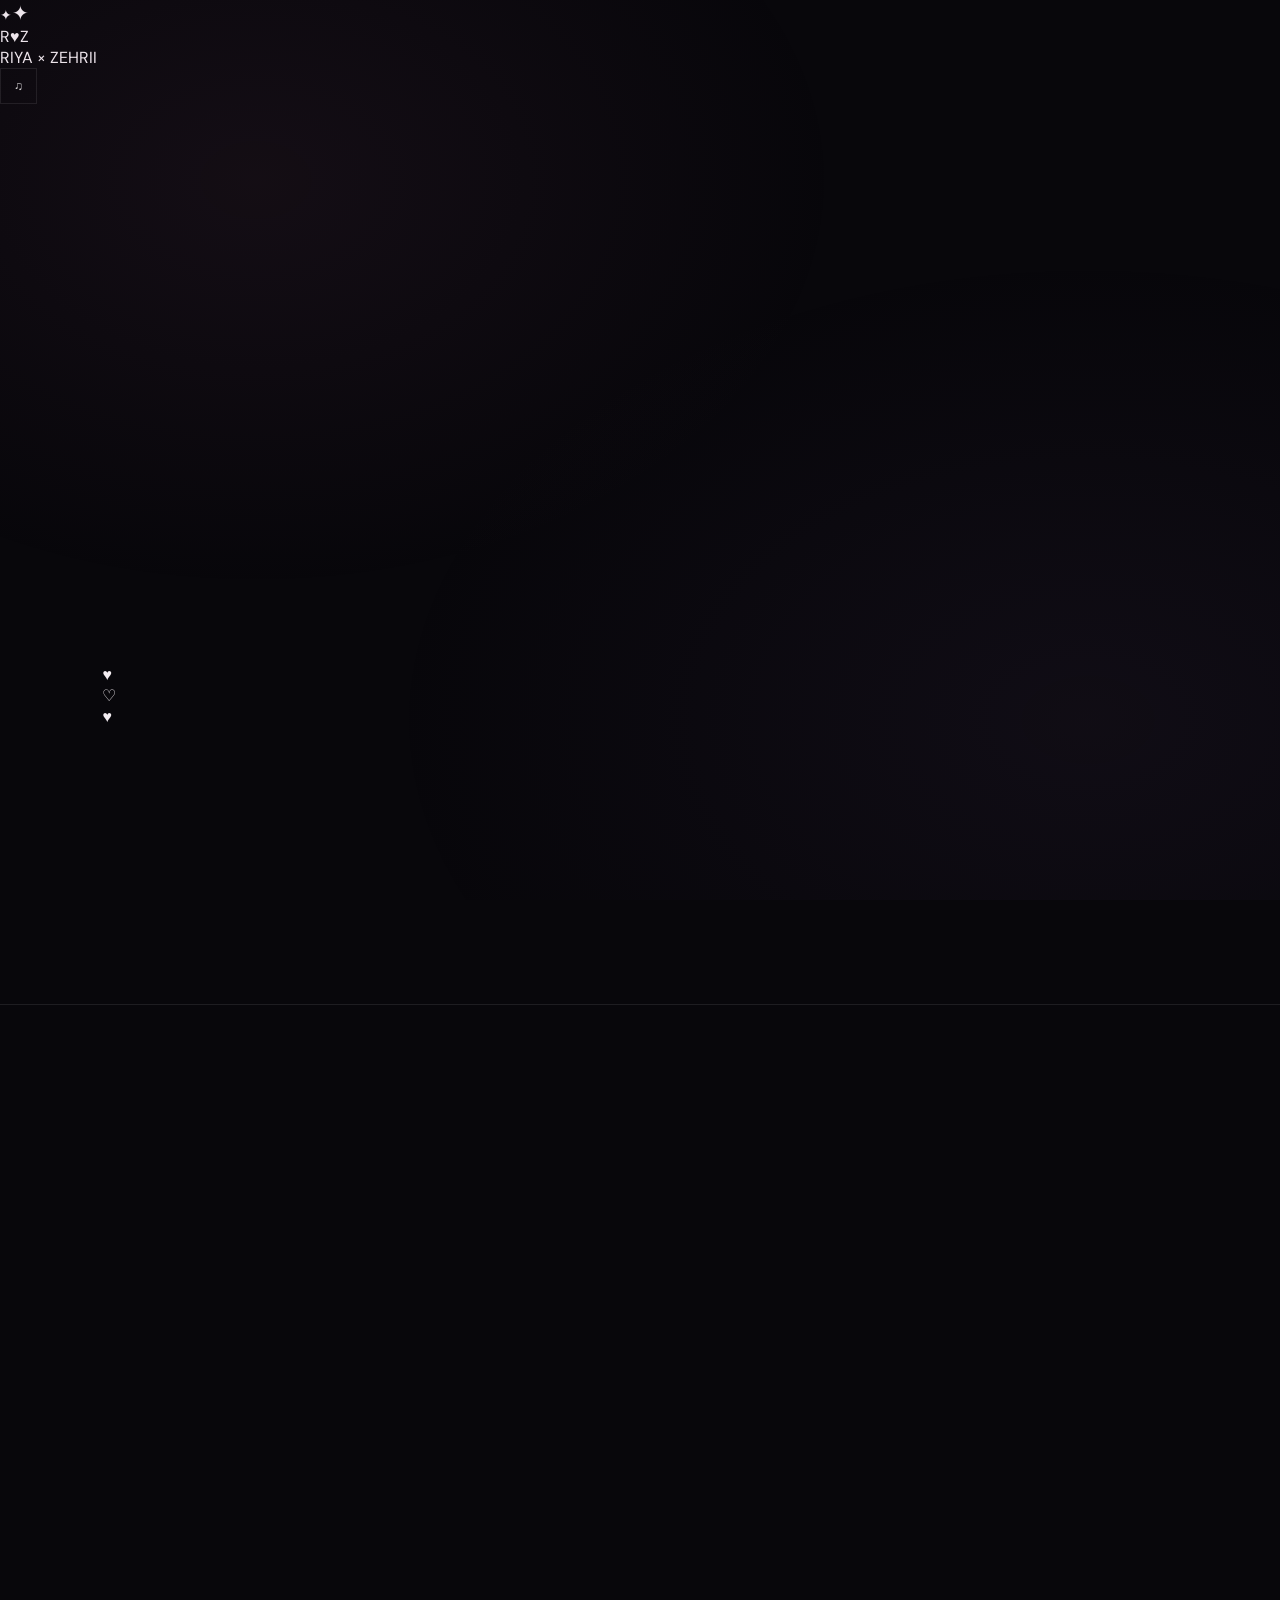
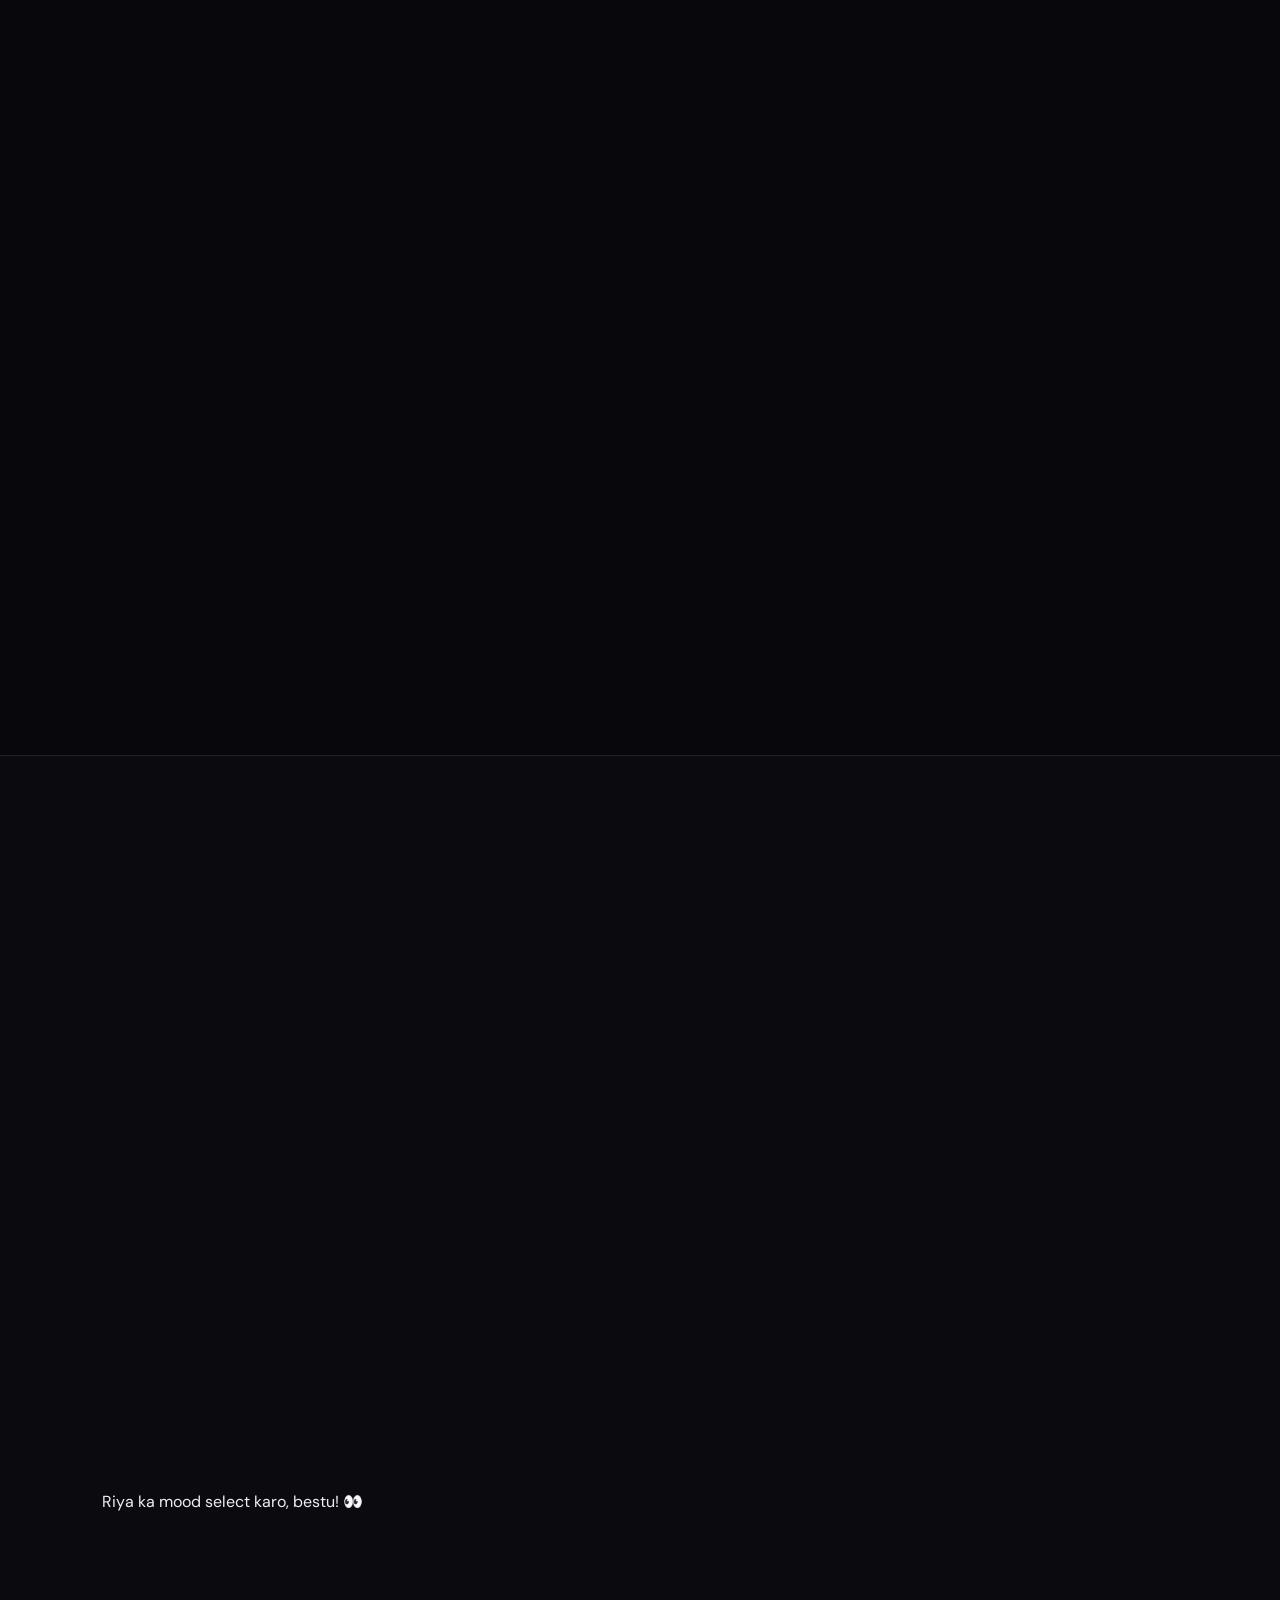
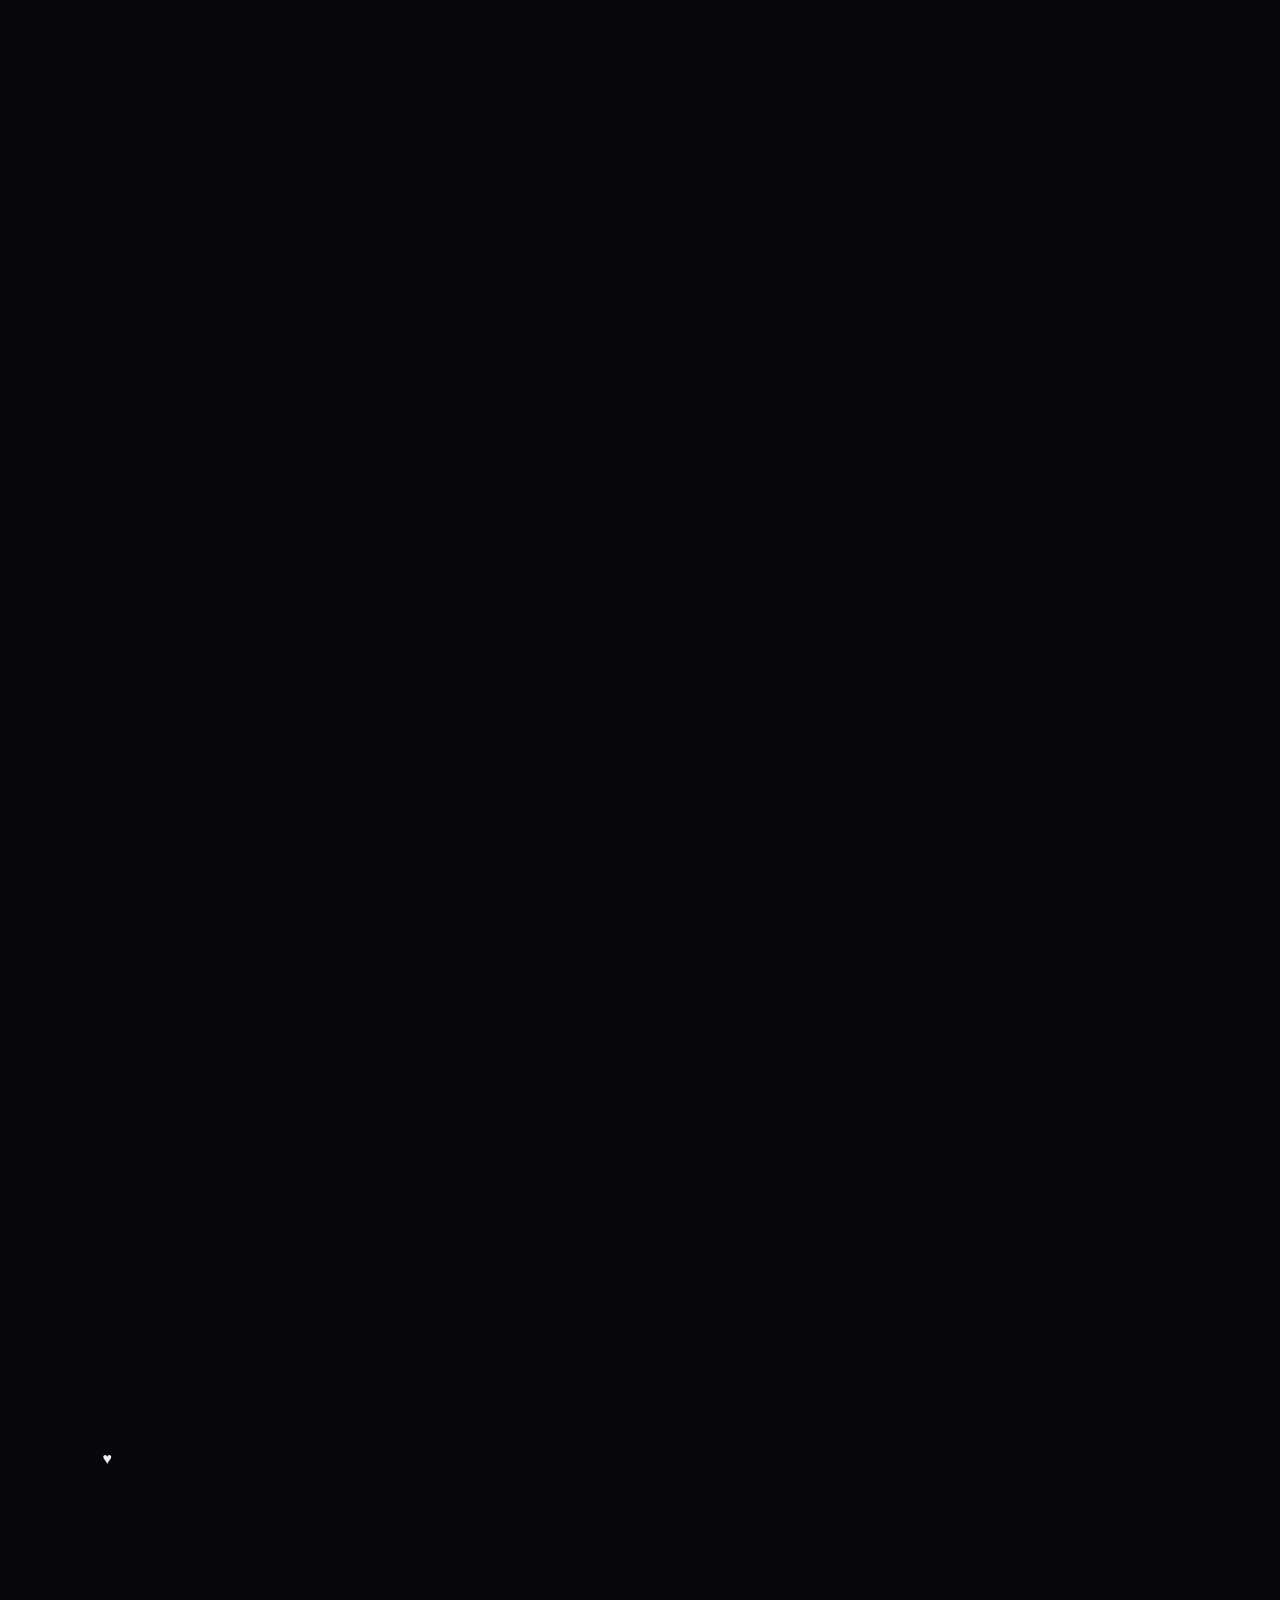
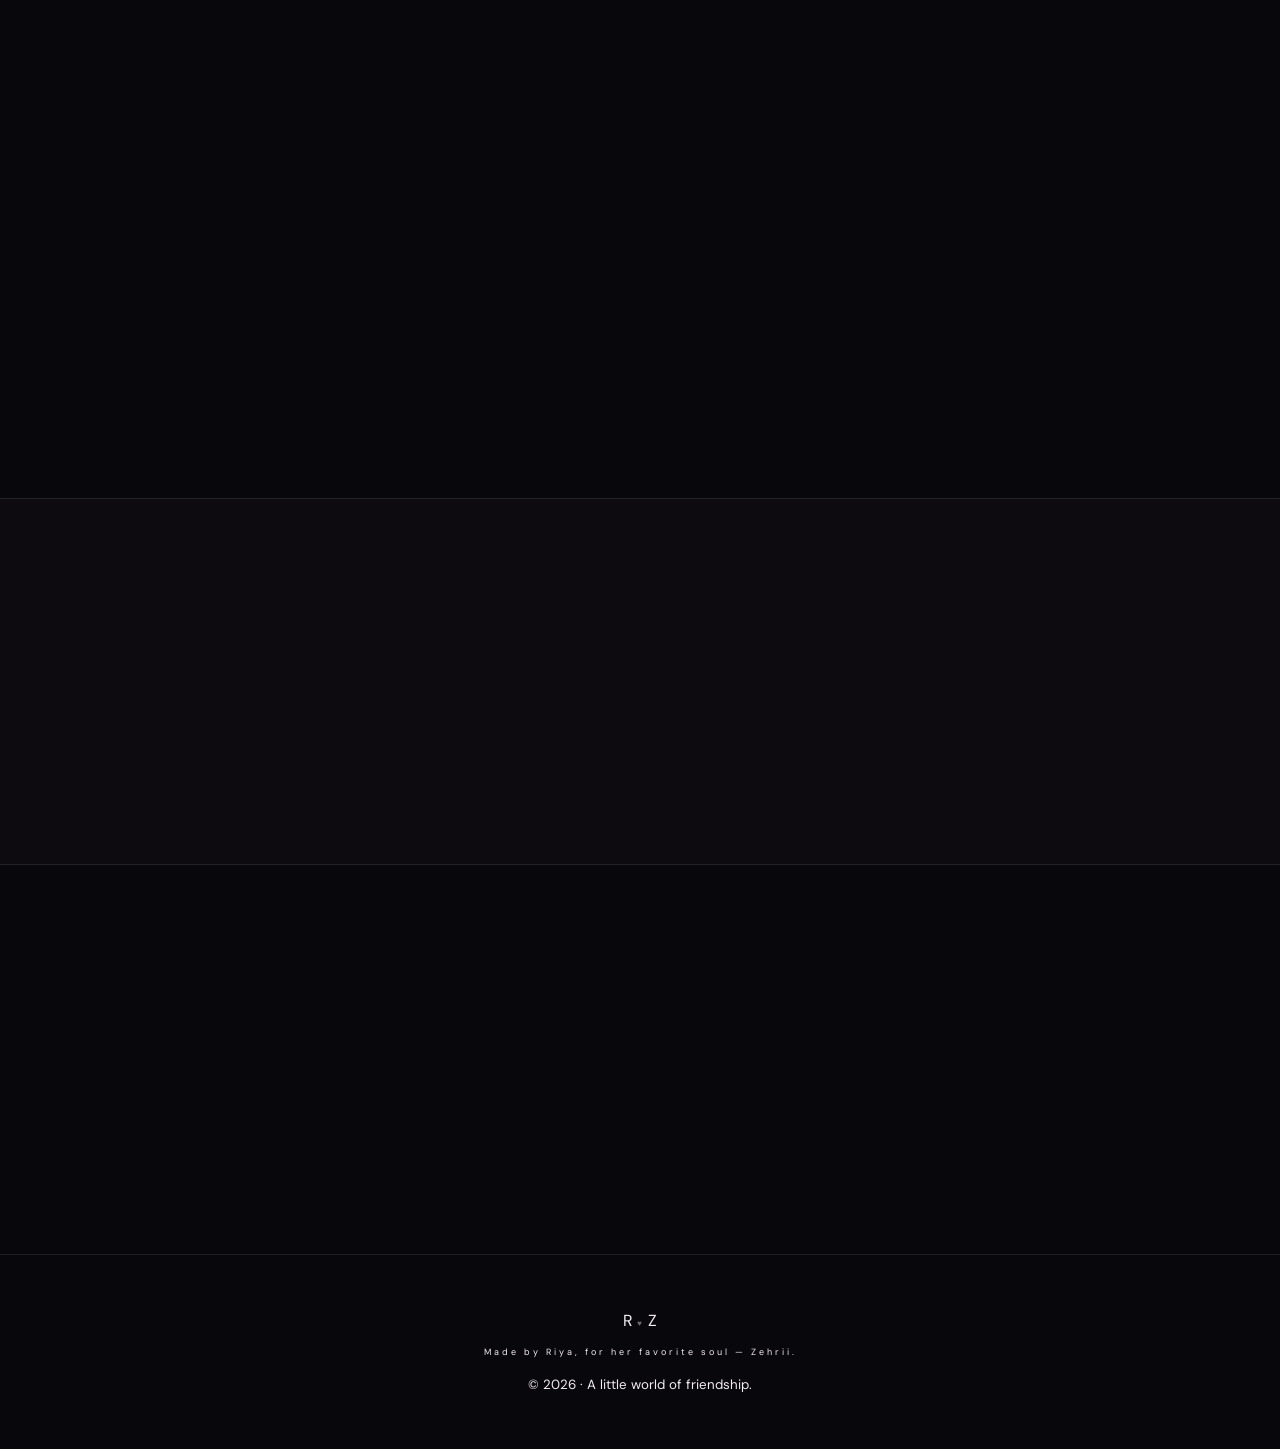
==== commit 4fe13e52: "Update index.html" ====
--- a/index.html
+++ b/index.html
@@ -5,9 +5,16 @@
   <meta charset="UTF-8">
   <meta name="viewport" content="width=device-width, initial-scale=1.0">
   <meta name="theme-color" content="#100817">
-  <title>ZEHRII — A Little World of Riya</title>
+
+  <title>Riya × Zehrii | Our Little World ❤️</title>
+
+  <meta name="description" content="A little world created by Riya for her favorite bestu Zehrii.">
+
   <link rel="preconnect" href="https://fonts.googleapis.com">
+  <link rel="preconnect" href="https://fonts.gstatic.com" crossorigin>
+
   <link href="https://fonts.googleapis.com/css2?family=DM+Sans:wght@400;500;600;700;800&family=Playfair+Display:ital,wght@0,600;0,700;1,600&display=swap" rel="stylesheet">
+
   <link rel="stylesheet" href="style.css">
 </head>
 
@@ -17,26 +24,40 @@
   <div class="stars" id="stars"></div>
   <div class="hearts-layer" id="hearts"></div>
 
+  <!-- NAVBAR -->
+
   <header class="navbar">
-    <a href="#home" class="logo">Z<span>♥</span></a>
+    <a href="#home" class="logo">R<span>♥</span>Z</a>
+
     <div class="nav-label">RIYA × ZEHRII</div>
-    <button class="music-btn" id="musicBtn" aria-label="Toggle music">♫</button>
+
+    <button class="music-btn" id="musicBtn" aria-label="Music">
+      ♫
+    </button>
   </header>
 
   <main>
 
-    <!-- HERO -->
+    <!-- HERO SECTION -->
+
     <section class="hero section" id="home">
+
       <div class="hero-content reveal">
-        <div class="eyebrow">✦ A LITTLE WORLD MADE WITH LOVE ✦</div>
-
-        <h1>Hey, <span>Zehrii.</span></h1>
+
+        <div class="eyebrow">
+          ✦ A LITTLE WORLD MADE WITH LOVE ✦
+        </div>
+
+        <h1>
+          Hey, <span>Zehrii.</span>
+        </h1>
 
         <p class="hero-subtitle">
           Someone has created a whole universe just to annoy you.
         </p>
 
         <div class="chat-card">
+
           <div class="chat-top">
             <span class="online-dot"></span>
             Riya is typing...
@@ -53,62 +74,102 @@
           <div class="chat-message riya">
             Kuch nahi... bas tujhe pareshan karne ka mann kiya. 🤣❤️
           </div>
-        </div>
-
-        <a href="#story" class="primary-btn">Enter Our Little World ↗</a>
-        <p class="tiny-note">Warning: Zehrii may get emotionally confused 😂</p>
+
+        </div>
+
+        <a href="#story" class="primary-btn">
+          Enter Our Little World ↗
+        </a>
+
+        <p class="tiny-note">
+          Warning: Zehrii may get emotionally confused 😂
+        </p>
+
       </div>
 
       <div class="floating-heart heart-one">♥</div>
       <div class="floating-heart heart-two">♡</div>
       <div class="floating-heart heart-three">♥</div>
-    </section>
-
-    <!-- STORY -->
+
+    </section>
+
+    <!-- STORY SECTION -->
+
     <section class="section story" id="story">
+
       <div class="section-heading reveal">
+
         <span class="eyebrow">OUR LITTLE STORY</span>
-        <h2>Not a perfect story.<br><span>But our story.</span></h2>
+
+        <h2>
+          Not a perfect story.<br>
+          <span>But our story.</span>
+        </h2>
+
       </div>
 
       <div class="story-card reveal">
-        <div class="story-number">01 / FOREVER</div>
+
+        <div class="story-number">01 / THE GIRL</div>
+
         <h3>Ek pagal si ladki...</h3>
+
         <p>
           Jiska naam Riya hai. Jo kabhi bohot sweet banti hai,
           kabhi bina baat ke gussa ho jati hai aur kabhi apne bestu
           ka dimag kha jati hai. 😂
         </p>
+
       </div>
 
       <div class="story-card reveal">
+
         <div class="story-number">02 / THE BOY</div>
+
         <h3>Aur ek bechara ladka...</h3>
+
         <p>
           Naam Zehrii. Isko abhi tak samajh nahi aaya ki Riya
           kab cute banegi aur kab iska band bajayegi. 😭
         </p>
+
       </div>
 
       <div class="story-card reveal">
+
         <div class="story-number">03 / THE BOND</div>
+
         <h3>Two different souls.</h3>
+
         <p>
           Thodi nok-jhok, thodi hasi, thodi emotional baatein
           aur dher saari yaadein. Bas aise hi apna bond special hai. ❤️
         </p>
-      </div>
-    </section>
-
-    <!-- MOOD -->
+
+      </div>
+
+    </section>
+
+    <!-- MOOD SECTION -->
+
     <section class="section mood" id="mood">
+
       <div class="section-heading reveal">
+
         <span class="eyebrow">RIYA'S MOOD CONTROL</span>
-        <h2>Guess my <span>mood.</span></h2>
-        <p>Choose carefully, Zehrii. Your answer matters. 😂</p>
+
+        <h2>
+          Guess my <span>mood.</span>
+        </h2>
+
+        <p>
+          Choose carefully, Zehrii. Your answer matters. 😂
+        </p>
+
       </div>
 
       <div class="mood-grid reveal">
+
         <button class="mood-card" data-mood="angry">
           <span>😒</span>
           <b>Angry Riya</b>
@@ -132,19 +193,30 @@
           <b>Emotional Riya</b>
           <small>Ek hug chahiye.</small>
         </button>
+
       </div>
 
       <div class="response-box" id="moodResponse">
         <p>Riya ka mood select karo, bestu! 👀</p>
       </div>
-    </section>
-
-    <!-- CHAOS -->
+
+    </section>
+
+    <!-- CHAOS SECTION -->
+
     <section class="section chaos">
+
       <div class="chaos-card reveal">
+
         <span class="eyebrow">⚠ ZEHRII ALERT ⚠</span>
-        <h2>Ready for some <span>chaos?</span></h2>
-        <p>Ek button hai... par dabane ke baad rona mat. 😂</p>
+
+        <h2>
+          Ready for some <span>chaos?</span>
+        </h2>
+
+        <p>
+          Ek button hai... par dabane ke baad rona mat. 😂
+        </p>
 
         <button class="primary-btn" id="chaosBtn">
           Don't Press Me 😈
@@ -153,208 +225,385 @@
         <div id="chaosResponse" class="chaos-response">
           Zehrii ki shanti ab khatre mein hai...
         </div>
-      </div>
-    </section>
-
-    <!-- QUIZ -->
+
+      </div>
+
+    </section>
+
+    <!-- QUIZ SECTION -->
+
     <section class="section quiz" id="quiz">
+
       <div class="section-heading reveal">
+
         <span class="eyebrow">BESTU TEST</span>
-        <h2>How well do you <span>know Riya?</span></h2>
+
+        <h2>
+          How well do you <span>know Riya?</span>
+        </h2>
+
       </div>
 
       <div class="quiz-card reveal">
+
         <div class="quiz-progress">
+
           <span id="quizCount">QUESTION 01 / 04</span>
+
           <div class="progress-track">
             <div id="progressBar"></div>
           </div>
-        </div>
-
-        <h3 id="question">Riya gussa ho jaye toh kya karna chahiye?</h3>
+
+        </div>
+
+        <h3 id="question">
+          Riya gussa ho jaye toh kya karna chahiye?
+        </h3>
 
         <div id="answers" class="answers">
-          <button class="answer">Ignore kar dena 😂</button>
-          <button class="answer">Sorry bolke manana 🥺</button>
-          <button class="answer">Ulta ladna 😭</button>
+
+          <button class="answer">
+            Ignore kar dena 😂
+          </button>
+
+          <button class="answer">
+            Sorry bolke manana 🥺
+          </button>
+
+          <button class="answer">
+            Ulta ladna 😭
+          </button>
+
         </div>
 
         <p id="quizFeedback"></p>
-        <button id="nextQuestion" class="primary-btn" hidden>Next Question →</button>
-      </div>
-    </section>
-
-    <!-- JOURNAL -->
+
+        <button id="nextQuestion" class="primary-btn" hidden>
+          Next Question →
+        </button>
+
+      </div>
+
+    </section>
+
+    <!-- MEMORIES SECTION -->
+
     <section class="section journal" id="journal">
+
       <div class="section-heading reveal">
+
         <span class="eyebrow">LITTLE MEMORIES</span>
-        <h2>Our tiny <span>universe.</span></h2>
+
+        <h2>
+          Our tiny <span>universe.</span>
+        </h2>
+
       </div>
 
       <div class="journal-grid">
+
         <article class="memory-card reveal">
+
           <span>💌</span>
+
           <h3>Random Talks</h3>
-          <p>Jab baat karte karte time ka pata hi nahi chalta.</p>
+
+          <p>
+            Jab baat karte karte time ka pata hi nahi chalta.
+          </p>
+
         </article>
 
         <article class="memory-card reveal">
+
           <span>😂</span>
+
           <h3>Unlimited Drama</h3>
-          <p>Riya ka drama aur Zehrii ki confusion. Best combination!</p>
+
+          <p>
+            Riya ka drama aur Zehrii ki confusion.
+            Best combination!
+          </p>
+
         </article>
 
         <article class="memory-card reveal">
+
           <span>❤️</span>
+
           <h3>Special Bond</h3>
-          <p>Kuch connections ko explain nahi, bas feel kiya jata hai.</p>
+
+          <p>
+            Kuch connections ko explain nahi,
+            bas feel kiya jata hai.
+          </p>
+
         </article>
-      </div>
-    </section>
-
-    <!-- LETTER -->
+
+      </div>
+
+    </section>
+
+    <!-- INSTAGRAM SECTION -->
+
+    <section class="section instagram-section" id="instagram">
+
+      <div class="section-heading reveal">
+
+        <span class="eyebrow">FIND US ON INSTAGRAM</span>
+
+        <h2>
+          Meet The <span>Duo.</span> ❤️
+        </h2>
+
+        <p>
+          Two crazy people, two different profiles, one special bond.
+        </p>
+
+      </div>
+
+      <div class="instagram-grid">
+
+        <!-- RIYA PROFILE -->
+
+        <div class="instagram-card riya-insta reveal">
+
+          <div class="insta-glow"></div>
+
+          <div class="insta-avatar riya-avatar">
+            👑
+          </div>
+
+          <span class="insta-role">
+            THE GIRL · QUEEN
+          </span>
+
+          <h3>Riya</h3>
+
+          <p class="insta-username">
+            @riiiiyyya0
+          </p>
+
+          <div class="insta-divider"></div>
+
+          <p class="insta-bio">
+            Thodi cute, thodi crazy aur Zehrii ki permanent headache. 😂💕
+          </p>
+
+          <a
+            href="https://www.instagram.com/riiiiyyya0/"
+            target="_blank"
+            rel="noopener noreferrer"
+            class="insta-button">
+
+            <span>◎</span>
+            Follow Riya
+
+          </a>
+
+        </div>
+
+        <!-- ZEHRII PROFILE -->
+
+        <div class="insta-heart">♥</div>
+
+        <div class="instagram-card zehri-insta reveal">
+
+          <div class="insta-glow"></div>
+
+          <div class="insta-avatar zehri-avatar">
+            🖤
+          </div>
+
+          <span class="insta-role">
+            THE BOY · BESTU
+          </span>
+
+          <h3>Zehrii</h3>
+
+          <p class="insta-username">
+            @zehri_vilen
+          </p>
+
+          <div class="insta-divider"></div>
+
+          <p class="insta-bio">
+            Bechara ladka jo Riya ke drama se kabhi bach nahi sakta. 🤣
+          </p>
+
+          <a
+            href="https://www.instagram.com/zehri_vilen/"
+            target="_blank"
+            rel="noopener noreferrer"
+            class="insta-button">
+
+            <span>◎</span>
+            Follow Zehrii
+
+          </a>
+
+        </div>
+
+      </div>
+
+      <div class="insta-footer reveal">
+        ✦ Two Profiles · One Beautiful Connection ✦
+      </div>
+
+    </section>
+
+    <!-- LETTER SECTION -->
+
     <section class="section letter">
+
       <div class="letter-card reveal">
-        <span class="eyebrow">A SECRET MESSAGE</span>
-        <h2>Something for <span>you.</span></h2>
-        <p>Ek chhota sa message hai tumhare liye, Zehrii...</p>
-        <button class="primary-btn" id="openLetter">Open My Letter 💌</button>
-      </div>
-    </section>
-
-    <!-- PROMISE -->
+
+        <span class="eyebrow">
+          A SECRET MESSAGE
+        </span>
+
+        <h2>
+          Something for <span>you.</span>
+        </h2>
+
+        <p>
+          Ek chhota sa message hai tumhare liye, Zehrii...
+        </p>
+
+        <button class="primary-btn" id="openLetter">
+          Open My Letter 💌
+        </button>
+
+      </div>
+
+    </section>
+
+    <!-- PROMISE SECTION -->
+
     <section class="section promise">
+
       <div class="promise-content reveal">
+
         <div class="big-heart">♥</div>
-        <h2>Some bonds are<br><span>worth keeping.</span></h2>
+
+        <h2>
+          Some bonds are<br>
+          <span>worth keeping.</span>
+        </h2>
+
         <p>
           Chahe kitni bhi nok-jhok ho, hasi ho ya thodi narazgi...
           apni dosti ki value hamesha special rahegi.
         </p>
-        <div class="signature">— Your Riya ❤️</div>
-      </div>
-    </section>
-
-<!-- INSTAGRAM CONNECTION -->
-<section class="section instagram-section" id="instagram">
-
-  <div class="section-heading reveal">
-    <span class="eyebrow">FIND US ON INSTAGRAM</span>
-    <h2>Meet The <span>Duo.</span> ❤️</h2>
-    <p>Two crazy people, two different profiles, one special bond.</p>
-  </div>
-
-  <div class="instagram-grid">
-
-    <!-- RIYA -->
-    <div class="instagram-card riya-insta reveal">
-      <div class="insta-glow"></div>
-
-      <div class="insta-avatar riya-avatar">👑</div>
-
-      <span class="insta-role">THE GIRL · QUEEN</span>
-      <h3>Riya</h3>
-      <p class="insta-username">@riiiiyyya0</p>
-
-      <div class="insta-divider"></div>
-
-      <p class="insta-bio">
-        Thodi cute, thodi crazy aur Zehrii ki permanent headache. 😂💕
-      </p>
-
-      <a
-        href="https://www.instagram.com/riiiiyyya0/"
-        target="_blank"
-        rel="noopener noreferrer"
-        class="insta-button">
-        <span>◎</span> Follow Riya
-      </a>
-    </div>
-
-    <!-- HEART BETWEEN -->
-    <div class="insta-heart">♥</div>
-
-    <!-- ZEHRII -->
-    <div class="instagram-card zehri-insta reveal">
-      <div class="insta-glow"></div>
-
-      <div class="insta-avatar zehri-avatar">🖤</div>
-
-      <span class="insta-role">THE BOY · BESTU</span>
-      <h3>Zehrii</h3>
-      <p class="insta-username">@zehri_vilen</p>
-
-      <div class="insta-divider"></div>
-
-      <p class="insta-bio">
-        Bechara ladka jo Riya ke drama se kabhi bach nahi sakta. 🤣
-      </p>
-
-      <a
-        href="https://www.instagram.com/zehri_vilen/"
-        target="_blank"
-        rel="noopener noreferrer"
-        class="insta-button">
-        <span>◎</span> Follow Zehrii
-      </a>
-    </div>
-
-  </div>
-
-  <div class="insta-footer reveal">
-    <span>✦</span> Two Profiles · One Beautiful Connection <span>✦</span>
-  </div>
-
-</section>
-
-    <!-- FINAL -->
+
+        <div class="signature">
+          — Your Riya ❤️
+        </div>
+
+      </div>
+
+    </section>
+
+    <!-- FINAL SURPRISE -->
+
     <section class="section final-section">
+
       <div class="final-card reveal">
-        <span class="eyebrow">END OF THIS LITTLE WORLD</span>
-        <h1>Stay silly,<br><span>Zehrii.</span></h1>
+
+        <span class="eyebrow">
+          END OF THIS LITTLE WORLD
+        </span>
+
+        <h1>
+          Stay silly,<br>
+          <span>Zehrii.</span>
+        </h1>
+
         <p>
           Aur haan... zyada attitude mat dikhana,
           warna Riya phir se shuru ho jayegi. 🤣
         </p>
-        <button class="primary-btn" id="finalBtn">One Last Surprise ❤️</button>
+
+        <button class="primary-btn" id="finalBtn">
+          One Last Surprise ❤️
+        </button>
+
         <div id="finalMessage"></div>
-      </div>
+
+      </div>
+
     </section>
 
   </main>
 
+  <!-- FOOTER -->
+
   <footer>
-    <div class="footer-logo">R <span>♥</span> Z</div>
-    <p>Made by Riya, for her favorite soul — Zehrii.</p>
-    <small>© 2026 · A little world of friendship.</small>
+
+    <div class="footer-logo">
+      R <span>♥</span> Z
+    </div>
+
+    <p>
+      Made by Riya, for her favorite soul — Zehrii.
+    </p>
+
+    <small>
+      © 2026 · A little world of friendship.
+    </small>
+
   </footer>
 
-  <!-- LETTER MODAL -->
+  <!-- LETTER POPUP -->
+
   <div class="modal" id="letterModal">
+
     <div class="modal-content">
-      <button class="close-modal" id="closeLetter">×</button>
-      <span class="eyebrow">FROM RIYA WITH LOVE</span>
-      <h2>Oye mere Zehrii! 🥹</h2>
+
+      <button class="close-modal" id="closeLetter">
+        ×
+      </button>
+
+      <span class="eyebrow">
+        FROM RIYA WITH LOVE
+      </span>
+
+      <h2>
+        Oye mere Zehrii! 🥹
+      </h2>
+
       <p>
         Pata hai tu kitna pareshan karta hai? 😂
         Kabhi kabhi toh tera dimag samajhne mein hi meri
         puri battery khatam ho jati hai.
       </p>
+
       <p>
         Lekin sach bolu toh tu meri life ka ek special part hai.
         Hamesha aise hi rehna, apni pagalpan wali harkatein
         kabhi mat chhodna.
       </p>
+
       <p>
         Aur haan, Riya ko bhoolne ki galti mat karna...
         warna phir dekh lena! 😤❤️
       </p>
-      <div class="signature">Your Besti, Riya 💗</div>
+
+      <div class="signature">
+        Your Besti, Riya 💗
+      </div>
+
     </div>
+
   </div>
 
+  <!-- TOAST NOTIFICATION -->
+
   <div class="toast" id="toast"></div>
 
+  <!-- JAVASCRIPT -->
+
   <script src="script.js"></script>
+
 </body>
 </html>
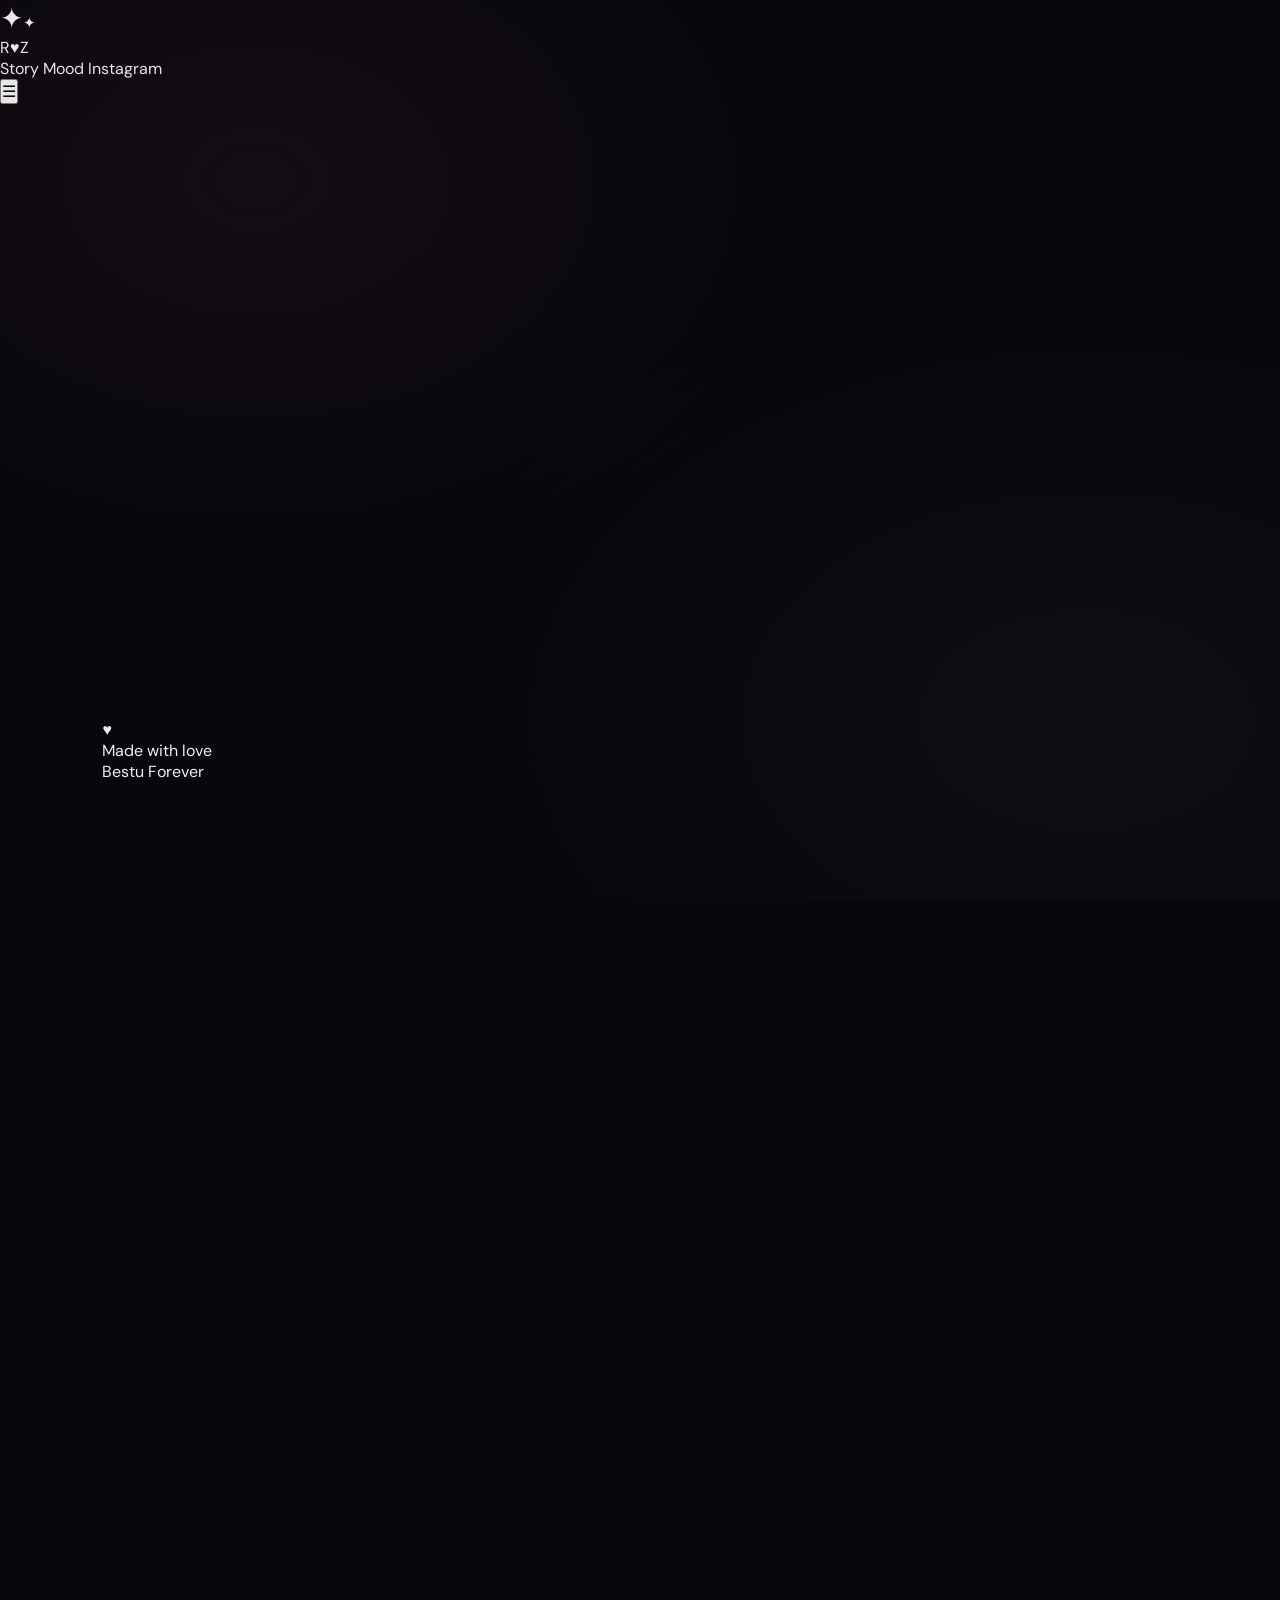
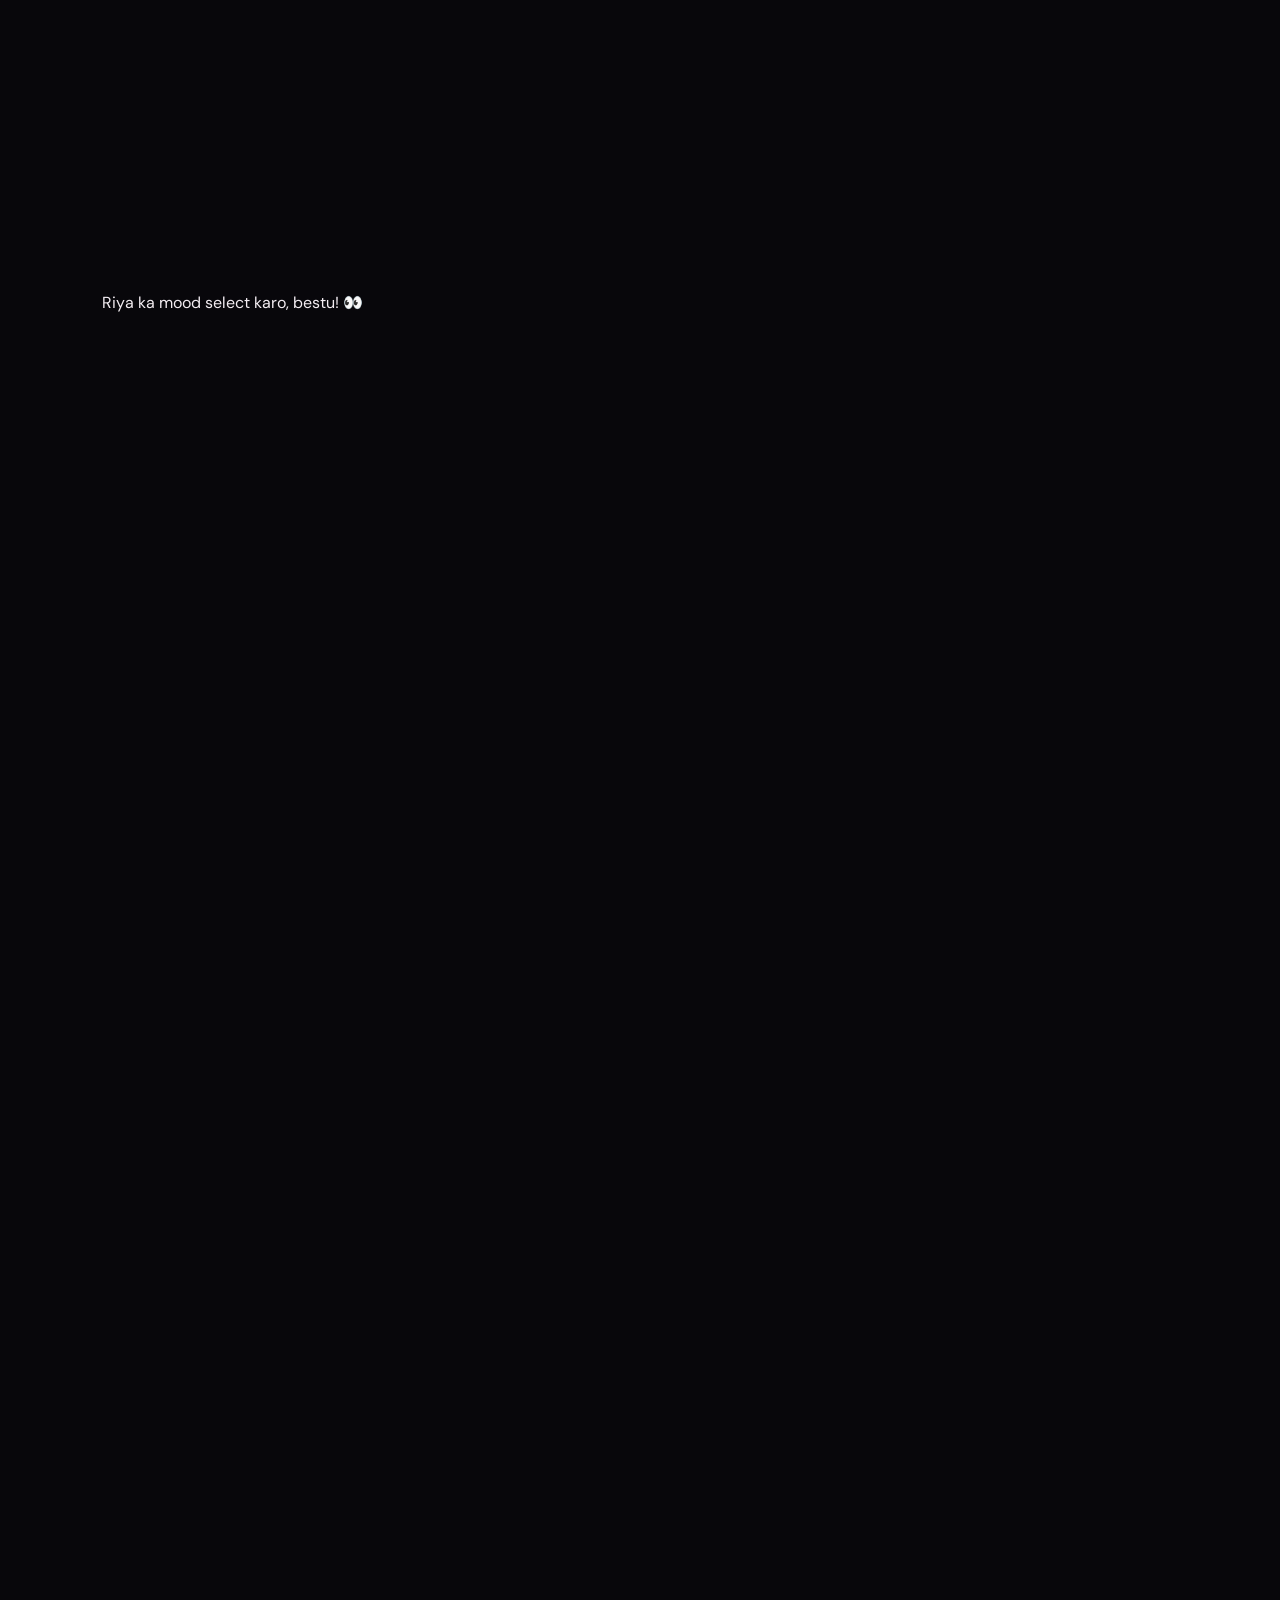
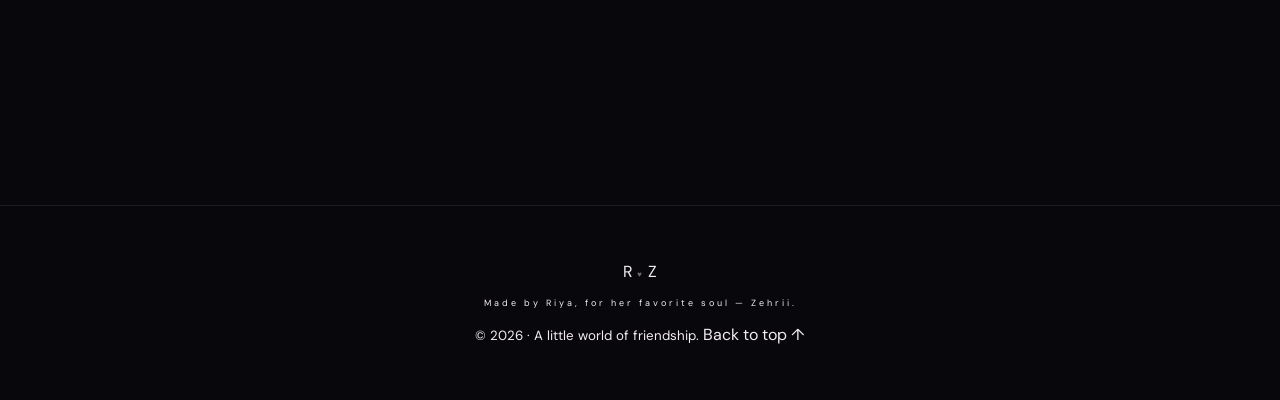
==== commit 4530268a: "Update index.html" ====
--- a/index.html
+++ b/index.html
@@ -5,605 +5,292 @@
   <meta charset="UTF-8">
   <meta name="viewport" content="width=device-width, initial-scale=1.0">
   <meta name="theme-color" content="#100817">
-
-  <title>Riya × Zehrii | Our Little World ❤️</title>
-
-  <meta name="description" content="A little world created by Riya for her favorite bestu Zehrii.">
-
+  <meta name="description" content="A little universe made by Riya for Zehrii.">
+  <title>Riya × Zehrii | Our Little Universe</title>
   <link rel="preconnect" href="https://fonts.googleapis.com">
   <link rel="preconnect" href="https://fonts.gstatic.com" crossorigin>
-
   <link href="https://fonts.googleapis.com/css2?family=DM+Sans:wght@400;500;600;700;800&family=Playfair+Display:ital,wght@0,600;0,700;1,600&display=swap" rel="stylesheet">
-
   <link rel="stylesheet" href="style.css">
+  <script src="script.js" defer></script>
 </head>
 
 <body>
 
-  <div class="background-glow"></div>
+  <div class="ambient ambient-one"></div>
+  <div class="ambient ambient-two"></div>
   <div class="stars" id="stars"></div>
   <div class="hearts-layer" id="hearts"></div>
 
-  <!-- NAVBAR -->
-
   <header class="navbar">
     <a href="#home" class="logo">R<span>♥</span>Z</a>
-
-    <div class="nav-label">RIYA × ZEHRII</div>
-
-    <button class="music-btn" id="musicBtn" aria-label="Music">
-      ♫
-    </button>
+    <nav>
+      <a href="#story">Story</a>
+      <a href="#mood">Mood</a>
+      <a href="#instagram">Instagram</a>
+    </nav>
+    <button class="menu-button" id="menuButton" aria-label="Open menu">☰</button>
   </header>
 
   <main>
 
-    <!-- HERO SECTION -->
-
+    <!-- HERO -->
     <section class="hero section" id="home">
-
       <div class="hero-content reveal">
-
-        <div class="eyebrow">
-          ✦ A LITTLE WORLD MADE WITH LOVE ✦
-        </div>
-
-        <h1>
-          Hey, <span>Zehrii.</span>
-        </h1>
-
-        <p class="hero-subtitle">
-          Someone has created a whole universe just to annoy you.
+        <div class="eyebrow">✦ A WORLD MADE BY RIYA ✦</div>
+        <div class="hero-tag">SPECIAL PERSON ALERT ❤️</div>
+
+        <h1>Hey,<br><span>Zehrii.</span></h1>
+
+        <p class="hero-description">
+          Someone made this little universe just to make you smile,
+          annoy you and remind you how special you are.
         </p>
 
         <div class="chat-card">
-
-          <div class="chat-top">
-            <span class="online-dot"></span>
-            Riya is typing...
+          <div class="chat-header">
+            <div class="chat-avatar">R</div>
+            <div>
+              <strong>Riya</strong>
+              <small><span class="online-dot"></span> Probably annoying Zehrii</small>
+            </div>
           </div>
 
           <div class="chat-message riya">
             Oye Zehriii 😂 sun na...
           </div>
-
           <div class="chat-message zehri">
             Ab kya hua Riya? 😭
           </div>
-
           <div class="chat-message riya">
-            Kuch nahi... bas tujhe pareshan karne ka mann kiya. 🤣❤️
-          </div>
-
+            Kuch nahi, bas teri shanti kharab karni thi. 🤣❤️
+          </div>
+          <div class="typing">Riya is typing... <span>•••</span></div>
         </div>
 
-        <a href="#story" class="primary-btn">
-          Enter Our Little World ↗
-        </a>
-
-        <p class="tiny-note">
-          Warning: Zehrii may get emotionally confused 😂
-        </p>
-
-      </div>
-
-      <div class="floating-heart heart-one">♥</div>
-      <div class="floating-heart heart-two">♡</div>
-      <div class="floating-heart heart-three">♥</div>
-
-    </section>
-
-    <!-- STORY SECTION -->
-
-    <section class="section story" id="story">
-
-      <div class="section-heading reveal">
-
+        <a href="#story" class="primary-btn">Enter Our World <span>↗</span></a>
+        <p class="tiny-note">Warning: Too much Riya energy ahead 😂</p>
+      </div>
+
+      <div class="hero-decoration">
+        <div class="orbit orbit-one"></div>
+        <div class="orbit orbit-two"></div>
+        <div class="hero-heart">♥</div>
+        <div class="floating-label label-one">Made with love</div>
+        <div class="floating-label label-two">Bestu Forever</div>
+      </div>
+    </section>
+
+    <!-- STORY -->
+    <section class="section" id="story">
+      <div class="section-heading reveal">
         <span class="eyebrow">OUR LITTLE STORY</span>
-
-        <h2>
-          Not a perfect story.<br>
-          <span>But our story.</span>
-        </h2>
-
-      </div>
-
-      <div class="story-card reveal">
-
-        <div class="story-number">01 / THE GIRL</div>
-
-        <h3>Ek pagal si ladki...</h3>
-
-        <p>
-          Jiska naam Riya hai. Jo kabhi bohot sweet banti hai,
-          kabhi bina baat ke gussa ho jati hai aur kabhi apne bestu
-          ka dimag kha jati hai. 😂
-        </p>
-
-      </div>
-
-      <div class="story-card reveal">
-
-        <div class="story-number">02 / THE BOY</div>
-
-        <h3>Aur ek bechara ladka...</h3>
-
-        <p>
-          Naam Zehrii. Isko abhi tak samajh nahi aaya ki Riya
-          kab cute banegi aur kab iska band bajayegi. 😭
-        </p>
-
-      </div>
-
-      <div class="story-card reveal">
-
-        <div class="story-number">03 / THE BOND</div>
-
-        <h3>Two different souls.</h3>
-
-        <p>
-          Thodi nok-jhok, thodi hasi, thodi emotional baatein
-          aur dher saari yaadein. Bas aise hi apna bond special hai. ❤️
-        </p>
-
-      </div>
-
-    </section>
-
-    <!-- MOOD SECTION -->
-
-    <section class="section mood" id="mood">
-
-      <div class="section-heading reveal">
-
+        <h2>Two souls.<br><span>One crazy bond.</span></h2>
+        <p>Not a perfect story. Just a beautiful collection of moments.</p>
+      </div>
+
+      <div class="story-grid">
+        <article class="story-card reveal">
+          <span class="story-number">01</span>
+          <div class="story-emoji">👑</div>
+          <span class="mini-label">THE GIRL</span>
+          <h3>Riya</h3>
+          <p>Ek pagal si ladki jo kabhi cute banti hai, kabhi gussa aur kabhi apne bestu ka dimag kha jati hai. 😂</p>
+        </article>
+
+        <article class="story-card reveal">
+          <span class="story-number">02</span>
+          <div class="story-emoji">🖤</div>
+          <span class="mini-label">THE BOY</span>
+          <h3>Zehrii</h3>
+          <p>Ek bechara ladka jo abhi tak Riya ke moods ka syllabus samajhne ki koshish kar raha hai. 😭</p>
+        </article>
+
+        <article class="story-card reveal">
+          <span class="story-number">03</span>
+          <div class="story-emoji">💞</div>
+          <span class="mini-label">THE BOND</span>
+          <h3>Riya × Zehrii</h3>
+          <p>Thodi nok-jhok, thodi hasi, dher saari baatein aur ek special connection. ❤️</p>
+        </article>
+      </div>
+    </section>
+
+    <!-- MOOD -->
+    <section class="section" id="mood">
+      <div class="section-heading reveal">
         <span class="eyebrow">RIYA'S MOOD CONTROL</span>
-
-        <h2>
-          Guess my <span>mood.</span>
-        </h2>
-
-        <p>
-          Choose carefully, Zehrii. Your answer matters. 😂
-        </p>
-
+        <h2>Guess my <span>mood.</span></h2>
+        <p>Zehrii, choose carefully. Galat jawab ka result dangerous ho sakta hai. 😂</p>
       </div>
 
       <div class="mood-grid reveal">
-
         <button class="mood-card" data-mood="angry">
-          <span>😒</span>
-          <b>Angry Riya</b>
-          <small>Ab baat mat karna!</small>
-        </button>
-
+          <span>😒</span><strong>Angry Riya</strong><small>Ab baat mat karna!</small>
+        </button>
         <button class="mood-card" data-mood="cute">
-          <span>🥺</span>
-          <b>Cute Riya</b>
-          <small>Achha sun na...</small>
-        </button>
-
+          <span>🥺</span><strong>Cute Riya</strong><small>Achha sun na...</small>
+        </button>
         <button class="mood-card" data-mood="funny">
-          <span>🤣</span>
-          <b>Pagal Riya</b>
-          <small>Hasi nahi rukegi!</small>
-        </button>
-
+          <span>🤣</span><strong>Pagal Riya</strong><small>Hasi nahi rukegi!</small>
+        </button>
         <button class="mood-card" data-mood="sad">
-          <span>🥹</span>
-          <b>Emotional Riya</b>
-          <small>Ek hug chahiye.</small>
-        </button>
-
-      </div>
-
-      <div class="response-box" id="moodResponse">
-        <p>Riya ka mood select karo, bestu! 👀</p>
-      </div>
-
-    </section>
-
-    <!-- CHAOS SECTION -->
-
-    <section class="section chaos">
-
+          <span>🥹</span><strong>Emotional Riya</strong><small>Ek hug chahiye.</small>
+        </button>
+      </div>
+
+      <div class="response-box" id="moodResponse" aria-live="polite">
+        Riya ka mood select karo, bestu! 👀
+      </div>
+    </section>
+
+    <!-- CHAOS -->
+    <section class="section">
       <div class="chaos-card reveal">
-
         <span class="eyebrow">⚠ ZEHRII ALERT ⚠</span>
-
-        <h2>
-          Ready for some <span>chaos?</span>
-        </h2>
-
-        <p>
-          Ek button hai... par dabane ke baad rona mat. 😂
-        </p>
-
-        <button class="primary-btn" id="chaosBtn">
-          Don't Press Me 😈
-        </button>
-
-        <div id="chaosResponse" class="chaos-response">
+        <h2>Ready for some <span>chaos?</span></h2>
+        <p>Ek button hai. Dabane ke baad Riya ki baatein sunni padengi. 😂</p>
+        <button class="primary-btn" id="chaosBtn">Don't Press Me 😈</button>
+        <div class="chaos-response" id="chaosResponse" aria-live="polite">
           Zehrii ki shanti ab khatre mein hai...
         </div>
-
-      </div>
-
-    </section>
-
-    <!-- QUIZ SECTION -->
-
-    <section class="section quiz" id="quiz">
-
-      <div class="section-heading reveal">
-
-        <span class="eyebrow">BESTU TEST</span>
-
-        <h2>
-          How well do you <span>know Riya?</span>
-        </h2>
-
+      </div>
+    </section>
+
+    <!-- QUIZ -->
+    <section class="section" id="quiz">
+      <div class="section-heading reveal">
+        <span class="eyebrow">THE BESTU EXAMINATION</span>
+        <h2>How well do you <span>know Riya?</span></h2>
+        <p>Let's see if Zehrii is really a good bestu. 😂</p>
       </div>
 
       <div class="quiz-card reveal">
-
-        <div class="quiz-progress">
-
+        <div class="quiz-top">
           <span id="quizCount">QUESTION 01 / 04</span>
-
-          <div class="progress-track">
-            <div id="progressBar"></div>
-          </div>
-
+          <span id="quizScore">SCORE: 0</span>
         </div>
-
-        <h3 id="question">
-          Riya gussa ho jaye toh kya karna chahiye?
-        </h3>
-
-        <div id="answers" class="answers">
-
-          <button class="answer">
-            Ignore kar dena 😂
-          </button>
-
-          <button class="answer">
-            Sorry bolke manana 🥺
-          </button>
-
-          <button class="answer">
-            Ulta ladna 😭
-          </button>
-
-        </div>
-
-        <p id="quizFeedback"></p>
-
-        <button id="nextQuestion" class="primary-btn" hidden>
-          Next Question →
-        </button>
-
-      </div>
-
-    </section>
-
-    <!-- MEMORIES SECTION -->
-
-    <section class="section journal" id="journal">
-
-      <div class="section-heading reveal">
-
+        <div class="progress-track"><div id="progressBar"></div></div>
+        <h3 id="question">Riya gussa ho jaye toh kya karna chahiye?</h3>
+        <div id="answers" class="answers"></div>
+        <p id="quizFeedback" aria-live="polite"></p>
+        <button id="nextQuestion" class="primary-btn" hidden>Next Question →</button>
+      </div>
+    </section>
+
+    <!-- MEMORIES -->
+    <section class="section" id="memories">
+      <div class="section-heading reveal">
         <span class="eyebrow">LITTLE MEMORIES</span>
-
-        <h2>
-          Our tiny <span>universe.</span>
-        </h2>
-
-      </div>
-
-      <div class="journal-grid">
-
+        <h2>Our tiny <span>universe.</span></h2>
+      </div>
+
+      <div class="memory-grid">
         <article class="memory-card reveal">
-
-          <span>💌</span>
-
+          <div>💌</div>
           <h3>Random Talks</h3>
-
-          <p>
-            Jab baat karte karte time ka pata hi nahi chalta.
-          </p>
-
-        </article>
-
+          <p>Jab baat karte karte time ka pata hi nahi chalta.</p>
+        </article>
         <article class="memory-card reveal">
-
-          <span>😂</span>
-
+          <div>😂</div>
           <h3>Unlimited Drama</h3>
-
-          <p>
-            Riya ka drama aur Zehrii ki confusion.
-            Best combination!
-          </p>
-
-        </article>
-
+          <p>Riya ka drama aur Zehrii ki confusion. Best combination!</p>
+        </article>
         <article class="memory-card reveal">
-
-          <span>❤️</span>
-
+          <div>❤️</div>
           <h3>Special Bond</h3>
-
-          <p>
-            Kuch connections ko explain nahi,
-            bas feel kiya jata hai.
-          </p>
-
-        </article>
-
-      </div>
-
-    </section>
-
-    <!-- INSTAGRAM SECTION -->
-
-    <section class="section instagram-section" id="instagram">
-
-      <div class="section-heading reveal">
-
+          <p>Kuch connections ko explain nahi, bas feel kiya jata hai.</p>
+        </article>
+      </div>
+    </section>
+
+    <!-- INSTAGRAM -->
+    <section class="section" id="instagram">
+      <div class="section-heading reveal">
         <span class="eyebrow">FIND US ON INSTAGRAM</span>
-
-        <h2>
-          Meet The <span>Duo.</span> ❤️
-        </h2>
-
-        <p>
-          Two crazy people, two different profiles, one special bond.
-        </p>
-
+        <h2>Meet the <span>duo.</span></h2>
+        <p>Two different profiles. One special connection. ❤️</p>
       </div>
 
       <div class="instagram-grid">
-
-        <!-- RIYA PROFILE -->
-
-        <div class="instagram-card riya-insta reveal">
-
-          <div class="insta-glow"></div>
-
-          <div class="insta-avatar riya-avatar">
-            👑
-          </div>
-
-          <span class="insta-role">
-            THE GIRL · QUEEN
-          </span>
-
+        <article class="instagram-card riya-insta reveal">
+          <div class="insta-avatar">👑</div>
+          <span class="mini-label">THE GIRL · QUEEN</span>
           <h3>Riya</h3>
-
-          <p class="insta-username">
-            @riiiiyyya0
-          </p>
-
-          <div class="insta-divider"></div>
-
-          <p class="insta-bio">
-            Thodi cute, thodi crazy aur Zehrii ki permanent headache. 😂💕
-          </p>
-
-          <a
-            href="https://www.instagram.com/riiiiyyya0/"
-            target="_blank"
-            rel="noopener noreferrer"
-            class="insta-button">
-
-            <span>◎</span>
-            Follow Riya
-
+          <p class="insta-username">@riiiiyyya0</p>
+          <p class="insta-bio">Thodi cute, thodi crazy aur Zehrii ki permanent headache. 😂💕</p>
+          <a href="https://www.instagram.com/riiiiyyya0/" target="_blank" rel="noopener noreferrer" class="insta-button">
+            ◎ Follow Riya
           </a>
-
-        </div>
-
-        <!-- ZEHRII PROFILE -->
-
-        <div class="insta-heart">♥</div>
-
-        <div class="instagram-card zehri-insta reveal">
-
-          <div class="insta-glow"></div>
-
-          <div class="insta-avatar zehri-avatar">
-            🖤
-          </div>
-
-          <span class="insta-role">
-            THE BOY · BESTU
-          </span>
-
+        </article>
+
+        <article class="instagram-card zehri-insta reveal">
+          <div class="insta-avatar">🖤</div>
+          <span class="mini-label">THE BOY · BESTU</span>
           <h3>Zehrii</h3>
-
-          <p class="insta-username">
-            @zehri_vilen
-          </p>
-
-          <div class="insta-divider"></div>
-
-          <p class="insta-bio">
-            Bechara ladka jo Riya ke drama se kabhi bach nahi sakta. 🤣
-          </p>
-
-          <a
-            href="https://www.instagram.com/zehri_vilen/"
-            target="_blank"
-            rel="noopener noreferrer"
-            class="insta-button">
-
-            <span>◎</span>
-            Follow Zehrii
-
+          <p class="insta-username">@zehri_vilen</p>
+          <p class="insta-bio">Bechara ladka jo Riya ke drama se kabhi bach nahi sakta. 🤣</p>
+          <a href="https://www.instagram.com/zehri_vilen/" target="_blank" rel="noopener noreferrer" class="insta-button">
+            ◎ Follow Zehrii
           </a>
-
-        </div>
-
-      </div>
-
-      <div class="insta-footer reveal">
-        ✦ Two Profiles · One Beautiful Connection ✦
-      </div>
-
-    </section>
-
-    <!-- LETTER SECTION -->
-
-    <section class="section letter">
-
+        </article>
+      </div>
+      <p class="insta-footer reveal">✦ Two Profiles · One Beautiful Connection ✦</p>
+    </section>
+
+    <!-- LETTER -->
+    <section class="section">
       <div class="letter-card reveal">
-
-        <span class="eyebrow">
-          A SECRET MESSAGE
-        </span>
-
-        <h2>
-          Something for <span>you.</span>
-        </h2>
-
-        <p>
-          Ek chhota sa message hai tumhare liye, Zehrii...
-        </p>
-
-        <button class="primary-btn" id="openLetter">
-          Open My Letter 💌
-        </button>
-
-      </div>
-
-    </section>
-
-    <!-- PROMISE SECTION -->
-
+        <span class="eyebrow">A SECRET MESSAGE</span>
+        <h2>Something for <span>you.</span></h2>
+        <p>Ek chhota sa message hai tumhare liye, Zehrii...</p>
+        <button class="primary-btn" id="openLetter">Open My Letter 💌</button>
+      </div>
+    </section>
+
+    <!-- PROMISE -->
     <section class="section promise">
-
       <div class="promise-content reveal">
-
         <div class="big-heart">♥</div>
-
-        <h2>
-          Some bonds are<br>
-          <span>worth keeping.</span>
-        </h2>
-
-        <p>
-          Chahe kitni bhi nok-jhok ho, hasi ho ya thodi narazgi...
-          apni dosti ki value hamesha special rahegi.
-        </p>
-
-        <div class="signature">
-          — Your Riya ❤️
-        </div>
-
-      </div>
-
-    </section>
-
-    <!-- FINAL SURPRISE -->
-
+        <h2>Some bonds are<br><span>worth keeping.</span></h2>
+        <p>Chahe kitni bhi nok-jhok ho, hasi ho ya thodi narazgi... apni dosti ki value hamesha special rahegi.</p>
+        <div class="signature">— Your Riya ❤️</div>
+      </div>
+    </section>
+
+    <!-- FINAL -->
     <section class="section final-section">
-
       <div class="final-card reveal">
-
-        <span class="eyebrow">
-          END OF THIS LITTLE WORLD
-        </span>
-
-        <h1>
-          Stay silly,<br>
-          <span>Zehrii.</span>
-        </h1>
-
-        <p>
-          Aur haan... zyada attitude mat dikhana,
-          warna Riya phir se shuru ho jayegi. 🤣
-        </p>
-
-        <button class="primary-btn" id="finalBtn">
-          One Last Surprise ❤️
-        </button>
-
+        <span class="eyebrow">END OF THIS LITTLE WORLD</span>
+        <h1>Stay silly,<br><span>Zehrii.</span></h1>
+        <p>Aur haan... zyada attitude mat dikhana, warna Riya phir se shuru ho jayegi. 🤣</p>
+        <button class="primary-btn" id="finalBtn">One Last Surprise ❤️</button>
         <div id="finalMessage"></div>
-
-      </div>
-
+      </div>
     </section>
 
   </main>
 
-  <!-- FOOTER -->
-
   <footer>
-
-    <div class="footer-logo">
-      R <span>♥</span> Z
+    <div class="footer-logo">R <span>♥</span> Z</div>
+    <p>Made by Riya, for her favorite soul — Zehrii.</p>
+    <small>© 2026 · A little world of friendship.</small>
+    <a href="#home" class="back-top">Back to top ↑</a>
+  </footer>
+
+  <!-- LETTER MODAL -->
+  <div class="modal" id="letterModal" role="dialog" aria-modal="true" aria-labelledby="letterTitle">
+    <div class="modal-content">
+      <button class="close-modal" id="closeLetter" aria-label="Close">×</button>
+      <span class="eyebrow">FROM RIYA WITH LOVE</span>
+      <h2 id="letterTitle">Oye mere Zehrii! 🥹</h2>
+      <p>Pata hai tu kitna pareshan karta hai? 😂 Kabhi kabhi toh tera dimag samajhne mein hi meri puri battery khatam ho jati hai.</p>
+      <p>Lekin sach bolu toh tu meri life ka ek special part hai. Hamesha aise hi rehna, apni pagalpan wali harkatein kabhi mat chhodna.</p>
+      <p>Aur haan, Riya ko bhoolne ki galti mat karna... warna phir dekh lena! 😤❤️</p>
+      <div class="signature">Your Besti, Riya 💗</div>
     </div>
-
-    <p>
-      Made by Riya, for her favorite soul — Zehrii.
-    </p>
-
-    <small>
-      © 2026 · A little world of friendship.
-    </small>
-
-  </footer>
-
-  <!-- LETTER POPUP -->
-
-  <div class="modal" id="letterModal">
-
-    <div class="modal-content">
-
-      <button class="close-modal" id="closeLetter">
-        ×
-      </button>
-
-      <span class="eyebrow">
-        FROM RIYA WITH LOVE
-      </span>
-
-      <h2>
-        Oye mere Zehrii! 🥹
-      </h2>
-
-      <p>
-        Pata hai tu kitna pareshan karta hai? 😂
-        Kabhi kabhi toh tera dimag samajhne mein hi meri
-        puri battery khatam ho jati hai.
-      </p>
-
-      <p>
-        Lekin sach bolu toh tu meri life ka ek special part hai.
-        Hamesha aise hi rehna, apni pagalpan wali harkatein
-        kabhi mat chhodna.
-      </p>
-
-      <p>
-        Aur haan, Riya ko bhoolne ki galti mat karna...
-        warna phir dekh lena! 😤❤️
-      </p>
-
-      <div class="signature">
-        Your Besti, Riya 💗
-      </div>
-
-    </div>
-
   </div>
 
-  <!-- TOAST NOTIFICATION -->
-
-  <div class="toast" id="toast"></div>
-
-  <!-- JAVASCRIPT -->
-
-  <script src="script.js"></script>
+  <div class="toast" id="toast" role="status" aria-live="polite"></div>
 
 </body>
 </html>
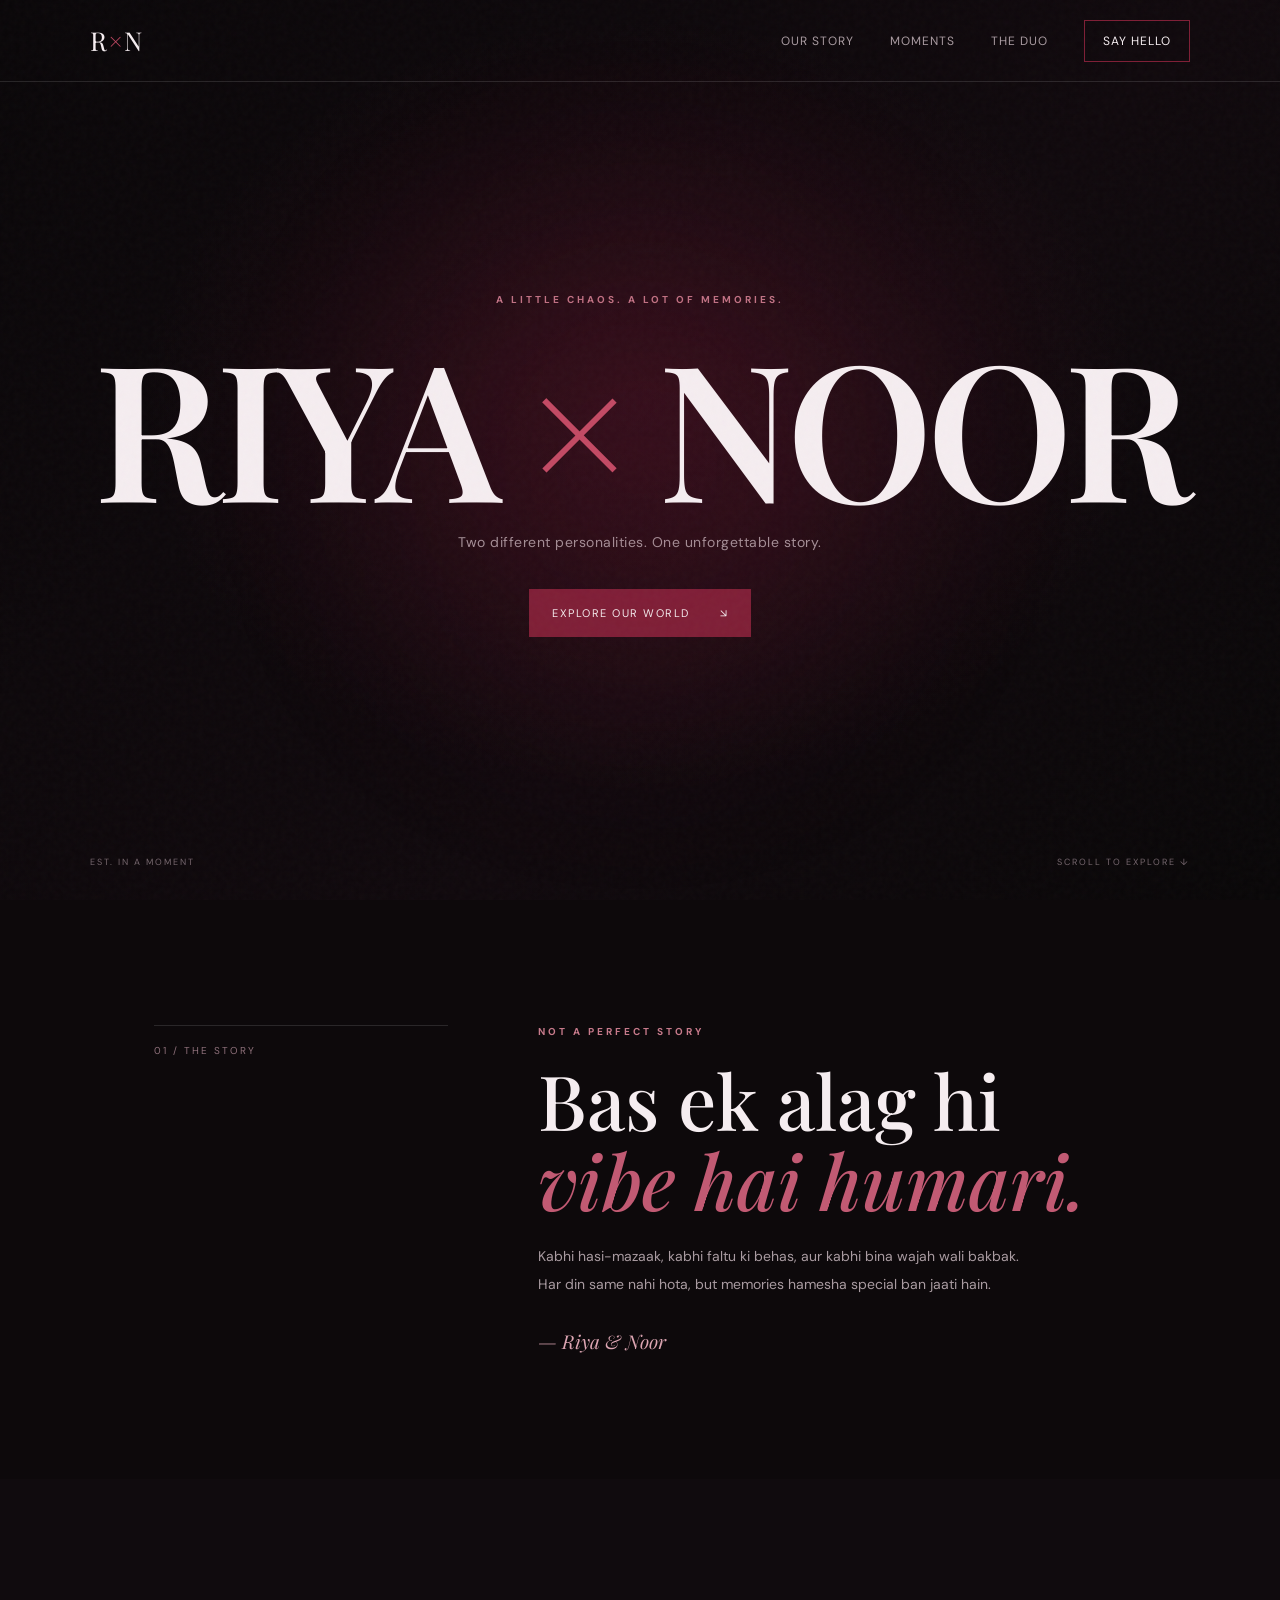
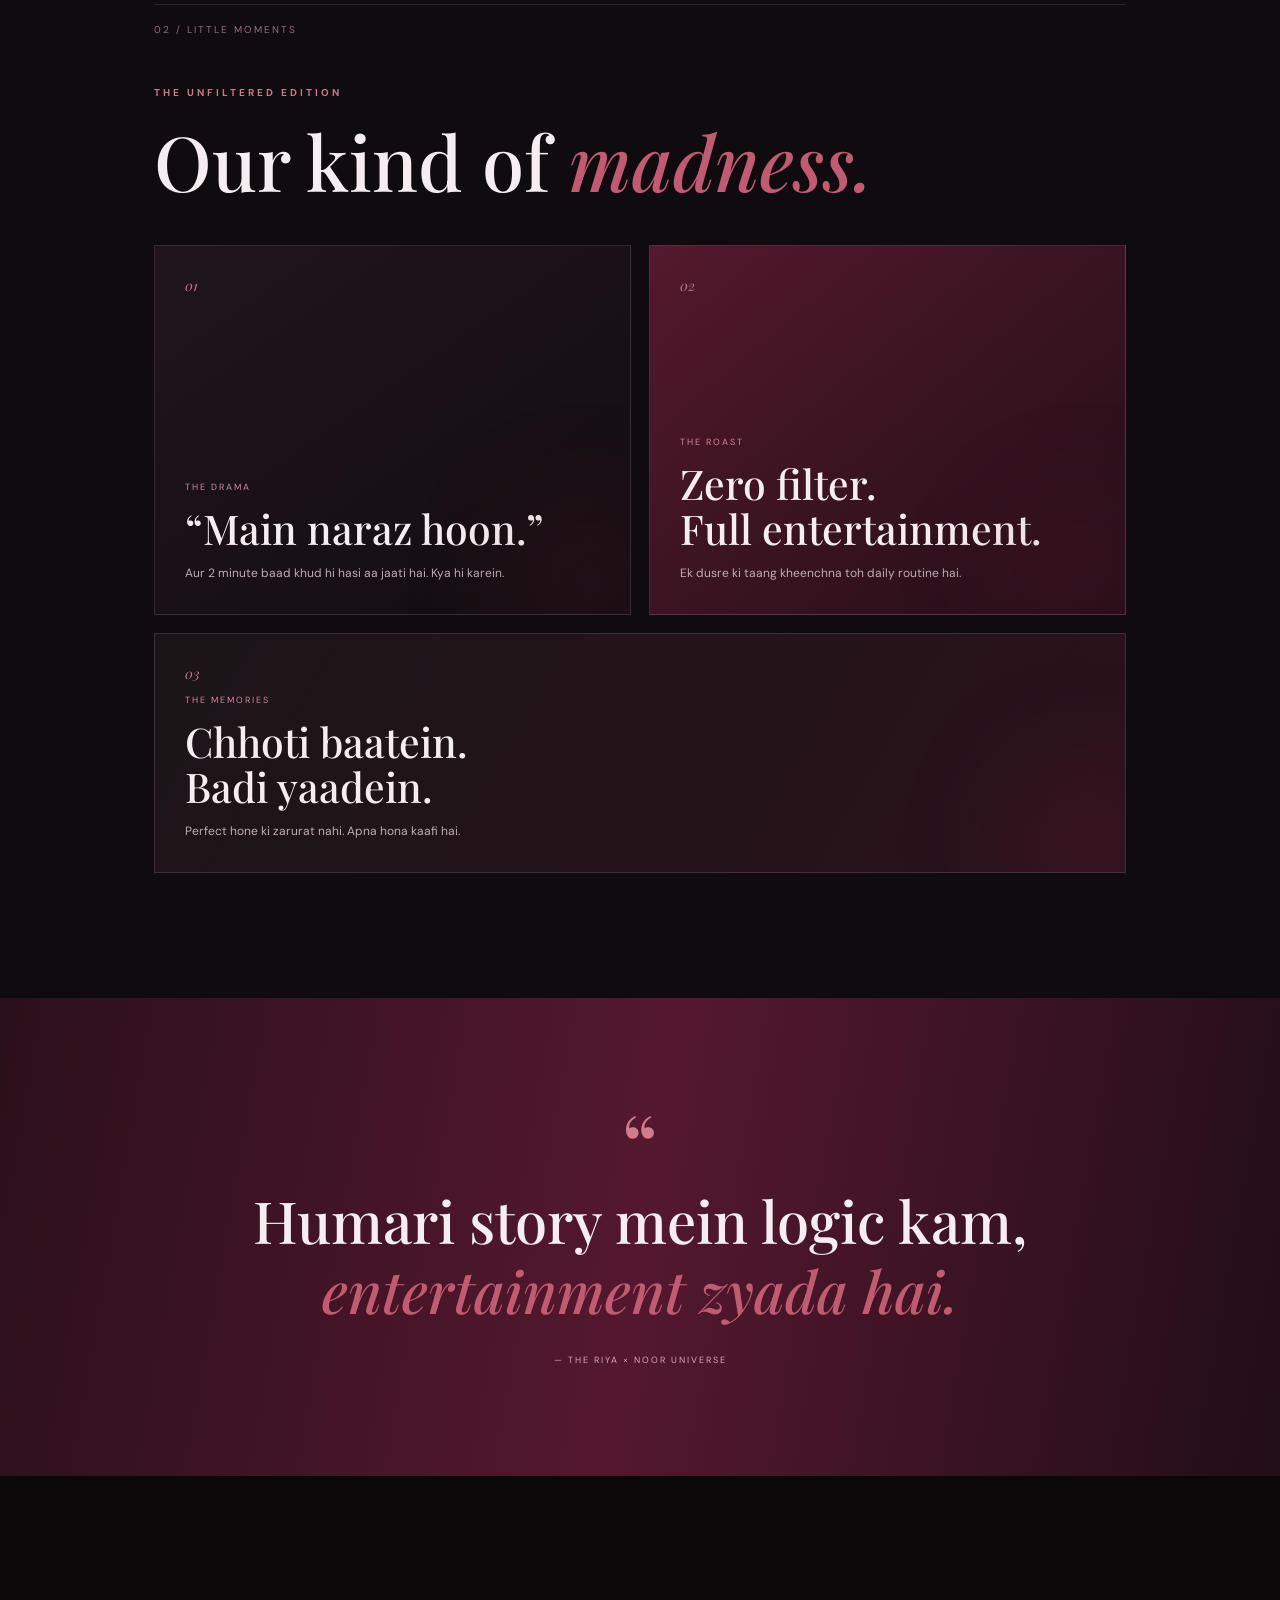
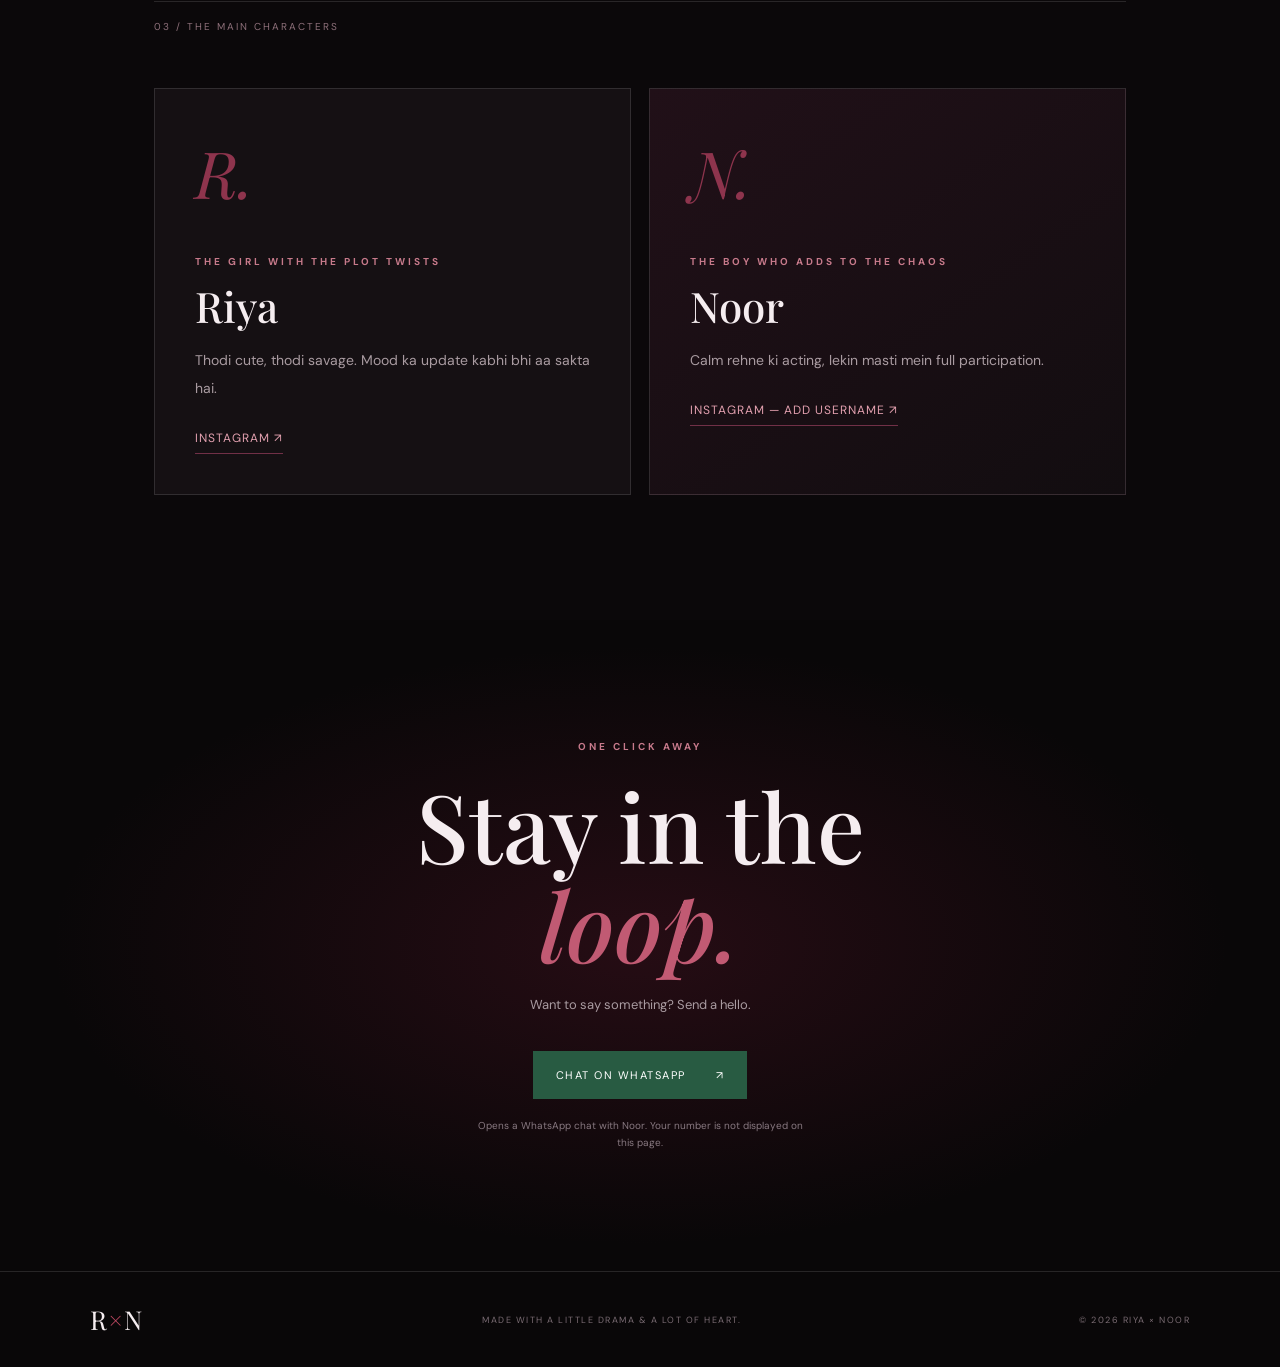
==== commit 1217c44a: "Add files via upload" ====
--- a/index.html
+++ b/index.html
@@ -1,296 +1,86 @@
-
 <!DOCTYPE html>
 <html lang="en">
 <head>
-  <meta charset="UTF-8">
-  <meta name="viewport" content="width=device-width, initial-scale=1.0">
-  <meta name="theme-color" content="#100817">
-  <meta name="description" content="A little universe made by Riya for Zehrii.">
-  <title>Riya × Zehrii | Our Little Universe</title>
+  <meta charset="UTF-8" />
+  <meta name="viewport" content="width=device-width, initial-scale=1.0" />
+  <meta name="theme-color" content="#090708" />
+  <meta name="description" content="RIYA × NOOR — a little chaos, a lot of memories." />
+  <title>RIYA × NOOR | Our Little Universe</title>
   <link rel="preconnect" href="https://fonts.googleapis.com">
   <link rel="preconnect" href="https://fonts.gstatic.com" crossorigin>
-  <link href="https://fonts.googleapis.com/css2?family=DM+Sans:wght@400;500;600;700;800&family=Playfair+Display:ital,wght@0,600;0,700;1,600&display=swap" rel="stylesheet">
-  <link rel="stylesheet" href="style.css">
-  <script src="script.js" defer></script>
+  <link href="https://fonts.googleapis.com/css2?family=DM+Sans:wght@400;500;600;700&family=Playfair+Display:wght@500;600;700&display=swap" rel="stylesheet">
+  <link rel="stylesheet" href="style.css" />
 </head>
-
 <body>
-
-  <div class="ambient ambient-one"></div>
-  <div class="ambient ambient-two"></div>
-  <div class="stars" id="stars"></div>
-  <div class="hearts-layer" id="hearts"></div>
-
-  <header class="navbar">
-    <a href="#home" class="logo">R<span>♥</span>Z</a>
-    <nav>
-      <a href="#story">Story</a>
-      <a href="#mood">Mood</a>
-      <a href="#instagram">Instagram</a>
+  <div class="grain"></div>
+  <header class="topbar">
+    <a class="brand" href="#home">R<span>×</span>N</a>
+    <button class="menu-toggle" aria-label="Toggle navigation" aria-expanded="false">☰</button>
+    <nav class="nav">
+      <a href="#story">Our Story</a>
+      <a href="#moments">Moments</a>
+      <a href="#duo">The Duo</a>
+      <a class="nav-cta" href="#connect">Say Hello</a>
     </nav>
-    <button class="menu-button" id="menuButton" aria-label="Open menu">☰</button>
   </header>
 
   <main>
+    <section class="hero" id="home">
+      <div class="hero-glow"></div>
+      <p class="eyebrow">A LITTLE CHAOS. A LOT OF MEMORIES.</p>
+      <h1>RIYA <span>×</span><br class="mobile-break"> NOOR</h1>
+      <p class="hero-copy">Two different personalities. One unforgettable story.</p>
+      <a class="primary-btn" href="#story">Explore Our World <span>↘</span></a>
+      <div class="hero-bottom"><span>EST. IN A MOMENT</span><span>SCROLL TO EXPLORE ↓</span></div>
+    </section>
 
-    <!-- HERO -->
-    <section class="hero section" id="home">
-      <div class="hero-content reveal">
-        <div class="eyebrow">✦ A WORLD MADE BY RIYA ✦</div>
-        <div class="hero-tag">SPECIAL PERSON ALERT ❤️</div>
-
-        <h1>Hey,<br><span>Zehrii.</span></h1>
-
-        <p class="hero-description">
-          Someone made this little universe just to make you smile,
-          annoy you and remind you how special you are.
-        </p>
-
-        <div class="chat-card">
-          <div class="chat-header">
-            <div class="chat-avatar">R</div>
-            <div>
-              <strong>Riya</strong>
-              <small><span class="online-dot"></span> Probably annoying Zehrii</small>
-            </div>
-          </div>
-
-          <div class="chat-message riya">
-            Oye Zehriii 😂 sun na...
-          </div>
-          <div class="chat-message zehri">
-            Ab kya hua Riya? 😭
-          </div>
-          <div class="chat-message riya">
-            Kuch nahi, bas teri shanti kharab karni thi. 🤣❤️
-          </div>
-          <div class="typing">Riya is typing... <span>•••</span></div>
-        </div>
-
-        <a href="#story" class="primary-btn">Enter Our World <span>↗</span></a>
-        <p class="tiny-note">Warning: Too much Riya energy ahead 😂</p>
-      </div>
-
-      <div class="hero-decoration">
-        <div class="orbit orbit-one"></div>
-        <div class="orbit orbit-two"></div>
-        <div class="hero-heart">♥</div>
-        <div class="floating-label label-one">Made with love</div>
-        <div class="floating-label label-two">Bestu Forever</div>
+    <section class="intro section-pad" id="story">
+      <div class="section-kicker">01 / THE STORY</div>
+      <div class="intro-content">
+        <p class="eyebrow">NOT A PERFECT STORY</p>
+        <h2>Bas ek alag hi<br><em>vibe hai humari.</em></h2>
+        <p class="body-copy">Kabhi hasi-mazaak, kabhi faltu ki behas, aur kabhi bina wajah wali bakbak. Har din same nahi hota, but memories hamesha special ban jaati hain.</p>
+        <p class="signature">— Riya & Noor</p>
       </div>
     </section>
 
-    <!-- STORY -->
-    <section class="section" id="story">
-      <div class="section-heading reveal">
-        <span class="eyebrow">OUR LITTLE STORY</span>
-        <h2>Two souls.<br><span>One crazy bond.</span></h2>
-        <p>Not a perfect story. Just a beautiful collection of moments.</p>
+    <section class="moments section-pad" id="moments">
+      <div class="section-kicker">02 / LITTLE MOMENTS</div>
+      <div class="section-heading">
+        <p class="eyebrow">THE UNFILTERED EDITION</p>
+        <h2>Our kind of <em>madness.</em></h2>
       </div>
-
-      <div class="story-grid">
-        <article class="story-card reveal">
-          <span class="story-number">01</span>
-          <div class="story-emoji">👑</div>
-          <span class="mini-label">THE GIRL</span>
-          <h3>Riya</h3>
-          <p>Ek pagal si ladki jo kabhi cute banti hai, kabhi gussa aur kabhi apne bestu ka dimag kha jati hai. 😂</p>
-        </article>
-
-        <article class="story-card reveal">
-          <span class="story-number">02</span>
-          <div class="story-emoji">🖤</div>
-          <span class="mini-label">THE BOY</span>
-          <h3>Zehrii</h3>
-          <p>Ek bechara ladka jo abhi tak Riya ke moods ka syllabus samajhne ki koshish kar raha hai. 😭</p>
-        </article>
-
-        <article class="story-card reveal">
-          <span class="story-number">03</span>
-          <div class="story-emoji">💞</div>
-          <span class="mini-label">THE BOND</span>
-          <h3>Riya × Zehrii</h3>
-          <p>Thodi nok-jhok, thodi hasi, dher saari baatein aur ek special connection. ❤️</p>
-        </article>
+      <div class="moment-grid">
+        <article class="moment-card card-tall"><span class="card-no">01</span><div><p class="card-tag">THE DRAMA</p><h3>“Main naraz hoon.”</h3><p>Aur 2 minute baad khud hi hasi aa jaati hai. Kya hi karein.</p></div></article>
+        <article class="moment-card card-red"><span class="card-no">02</span><div><p class="card-tag">THE ROAST</p><h3>Zero filter.<br>Full entertainment.</h3><p>Ek dusre ki taang kheenchna toh daily routine hai.</p></div></article>
+        <article class="moment-card card-wide"><span class="card-no">03</span><div><p class="card-tag">THE MEMORIES</p><h3>Chhoti baatein.<br>Badi yaadein.</h3><p>Perfect hone ki zarurat nahi. Apna hona kaafi hai.</p></div></article>
       </div>
     </section>
 
-    <!-- MOOD -->
-    <section class="section" id="mood">
-      <div class="section-heading reveal">
-        <span class="eyebrow">RIYA'S MOOD CONTROL</span>
-        <h2>Guess my <span>mood.</span></h2>
-        <p>Zehrii, choose carefully. Galat jawab ka result dangerous ho sakta hai. 😂</p>
-      </div>
+    <section class="quote-band">
+      <span class="quote-mark">“</span>
+      <p>Humari story mein logic kam,<br><em>entertainment zyada hai.</em></p>
+      <span class="quote-credit">— THE RIYA × NOOR UNIVERSE</span>
+    </section>
 
-      <div class="mood-grid reveal">
-        <button class="mood-card" data-mood="angry">
-          <span>😒</span><strong>Angry Riya</strong><small>Ab baat mat karna!</small>
-        </button>
-        <button class="mood-card" data-mood="cute">
-          <span>🥺</span><strong>Cute Riya</strong><small>Achha sun na...</small>
-        </button>
-        <button class="mood-card" data-mood="funny">
-          <span>🤣</span><strong>Pagal Riya</strong><small>Hasi nahi rukegi!</small>
-        </button>
-        <button class="mood-card" data-mood="sad">
-          <span>🥹</span><strong>Emotional Riya</strong><small>Ek hug chahiye.</small>
-        </button>
-      </div>
-
-      <div class="response-box" id="moodResponse" aria-live="polite">
-        Riya ka mood select karo, bestu! 👀
+    <section class="duo section-pad" id="duo">
+      <div class="section-kicker">03 / THE MAIN CHARACTERS</div>
+      <div class="duo-grid">
+        <article class="person"><div class="person-symbol">R.</div><p class="eyebrow">THE GIRL WITH THE PLOT TWISTS</p><h3>Riya</h3><p>Thodi cute, thodi savage. Mood ka update kabhi bhi aa sakta hai.</p><a href="https://www.instagram.com/riiiiyyya0/" target="_blank" rel="noopener">Instagram ↗</a></article>
+        <article class="person person-noor"><div class="person-symbol">N.</div><p class="eyebrow">THE BOY WHO ADDS TO THE CHAOS</p><h3>Noor</h3><p>Calm rehne ki acting, lekin masti mein full participation.</p><a href="https://www.instagram.com/" target="_blank" rel="noopener">Instagram — add username ↗</a></article>
       </div>
     </section>
 
-    <!-- CHAOS -->
-    <section class="section">
-      <div class="chaos-card reveal">
-        <span class="eyebrow">⚠ ZEHRII ALERT ⚠</span>
-        <h2>Ready for some <span>chaos?</span></h2>
-        <p>Ek button hai. Dabane ke baad Riya ki baatein sunni padengi. 😂</p>
-        <button class="primary-btn" id="chaosBtn">Don't Press Me 😈</button>
-        <div class="chaos-response" id="chaosResponse" aria-live="polite">
-          Zehrii ki shanti ab khatre mein hai...
-        </div>
-      </div>
+    <section class="connect" id="connect">
+      <p class="eyebrow">ONE CLICK AWAY</p>
+      <h2>Stay in the<br><em>loop.</em></h2>
+      <p>Want to say something? Send a hello.</p>
+      <a class="whatsapp-btn" href="https://wa.me/917029418944" target="_blank" rel="noopener">Chat on WhatsApp <span>↗</span></a>
+      <p class="privacy-note">Opens a WhatsApp chat with Noor. Your number is not displayed on this page.</p>
     </section>
-
-    <!-- QUIZ -->
-    <section class="section" id="quiz">
-      <div class="section-heading reveal">
-        <span class="eyebrow">THE BESTU EXAMINATION</span>
-        <h2>How well do you <span>know Riya?</span></h2>
-        <p>Let's see if Zehrii is really a good bestu. 😂</p>
-      </div>
-
-      <div class="quiz-card reveal">
-        <div class="quiz-top">
-          <span id="quizCount">QUESTION 01 / 04</span>
-          <span id="quizScore">SCORE: 0</span>
-        </div>
-        <div class="progress-track"><div id="progressBar"></div></div>
-        <h3 id="question">Riya gussa ho jaye toh kya karna chahiye?</h3>
-        <div id="answers" class="answers"></div>
-        <p id="quizFeedback" aria-live="polite"></p>
-        <button id="nextQuestion" class="primary-btn" hidden>Next Question →</button>
-      </div>
-    </section>
-
-    <!-- MEMORIES -->
-    <section class="section" id="memories">
-      <div class="section-heading reveal">
-        <span class="eyebrow">LITTLE MEMORIES</span>
-        <h2>Our tiny <span>universe.</span></h2>
-      </div>
-
-      <div class="memory-grid">
-        <article class="memory-card reveal">
-          <div>💌</div>
-          <h3>Random Talks</h3>
-          <p>Jab baat karte karte time ka pata hi nahi chalta.</p>
-        </article>
-        <article class="memory-card reveal">
-          <div>😂</div>
-          <h3>Unlimited Drama</h3>
-          <p>Riya ka drama aur Zehrii ki confusion. Best combination!</p>
-        </article>
-        <article class="memory-card reveal">
-          <div>❤️</div>
-          <h3>Special Bond</h3>
-          <p>Kuch connections ko explain nahi, bas feel kiya jata hai.</p>
-        </article>
-      </div>
-    </section>
-
-    <!-- INSTAGRAM -->
-    <section class="section" id="instagram">
-      <div class="section-heading reveal">
-        <span class="eyebrow">FIND US ON INSTAGRAM</span>
-        <h2>Meet the <span>duo.</span></h2>
-        <p>Two different profiles. One special connection. ❤️</p>
-      </div>
-
-      <div class="instagram-grid">
-        <article class="instagram-card riya-insta reveal">
-          <div class="insta-avatar">👑</div>
-          <span class="mini-label">THE GIRL · QUEEN</span>
-          <h3>Riya</h3>
-          <p class="insta-username">@riiiiyyya0</p>
-          <p class="insta-bio">Thodi cute, thodi crazy aur Zehrii ki permanent headache. 😂💕</p>
-          <a href="https://www.instagram.com/riiiiyyya0/" target="_blank" rel="noopener noreferrer" class="insta-button">
-            ◎ Follow Riya
-          </a>
-        </article>
-
-        <article class="instagram-card zehri-insta reveal">
-          <div class="insta-avatar">🖤</div>
-          <span class="mini-label">THE BOY · BESTU</span>
-          <h3>Zehrii</h3>
-          <p class="insta-username">@zehri_vilen</p>
-          <p class="insta-bio">Bechara ladka jo Riya ke drama se kabhi bach nahi sakta. 🤣</p>
-          <a href="https://www.instagram.com/zehri_vilen/" target="_blank" rel="noopener noreferrer" class="insta-button">
-            ◎ Follow Zehrii
-          </a>
-        </article>
-      </div>
-      <p class="insta-footer reveal">✦ Two Profiles · One Beautiful Connection ✦</p>
-    </section>
-
-    <!-- LETTER -->
-    <section class="section">
-      <div class="letter-card reveal">
-        <span class="eyebrow">A SECRET MESSAGE</span>
-        <h2>Something for <span>you.</span></h2>
-        <p>Ek chhota sa message hai tumhare liye, Zehrii...</p>
-        <button class="primary-btn" id="openLetter">Open My Letter 💌</button>
-      </div>
-    </section>
-
-    <!-- PROMISE -->
-    <section class="section promise">
-      <div class="promise-content reveal">
-        <div class="big-heart">♥</div>
-        <h2>Some bonds are<br><span>worth keeping.</span></h2>
-        <p>Chahe kitni bhi nok-jhok ho, hasi ho ya thodi narazgi... apni dosti ki value hamesha special rahegi.</p>
-        <div class="signature">— Your Riya ❤️</div>
-      </div>
-    </section>
-
-    <!-- FINAL -->
-    <section class="section final-section">
-      <div class="final-card reveal">
-        <span class="eyebrow">END OF THIS LITTLE WORLD</span>
-        <h1>Stay silly,<br><span>Zehrii.</span></h1>
-        <p>Aur haan... zyada attitude mat dikhana, warna Riya phir se shuru ho jayegi. 🤣</p>
-        <button class="primary-btn" id="finalBtn">One Last Surprise ❤️</button>
-        <div id="finalMessage"></div>
-      </div>
-    </section>
-
   </main>
 
-  <footer>
-    <div class="footer-logo">R <span>♥</span> Z</div>
-    <p>Made by Riya, for her favorite soul — Zehrii.</p>
-    <small>© 2026 · A little world of friendship.</small>
-    <a href="#home" class="back-top">Back to top ↑</a>
-  </footer>
-
-  <!-- LETTER MODAL -->
-  <div class="modal" id="letterModal" role="dialog" aria-modal="true" aria-labelledby="letterTitle">
-    <div class="modal-content">
-      <button class="close-modal" id="closeLetter" aria-label="Close">×</button>
-      <span class="eyebrow">FROM RIYA WITH LOVE</span>
-      <h2 id="letterTitle">Oye mere Zehrii! 🥹</h2>
-      <p>Pata hai tu kitna pareshan karta hai? 😂 Kabhi kabhi toh tera dimag samajhne mein hi meri puri battery khatam ho jati hai.</p>
-      <p>Lekin sach bolu toh tu meri life ka ek special part hai. Hamesha aise hi rehna, apni pagalpan wali harkatein kabhi mat chhodna.</p>
-      <p>Aur haan, Riya ko bhoolne ki galti mat karna... warna phir dekh lena! 😤❤️</p>
-      <div class="signature">Your Besti, Riya 💗</div>
-    </div>
-  </div>
-
-  <div class="toast" id="toast" role="status" aria-live="polite"></div>
-
+  <footer><a class="brand" href="#home">R<span>×</span>N</a><p>MADE WITH A LITTLE DRAMA & A LOT OF HEART.</p><span>© 2026 RIYA × NOOR</span></footer>
+  <script src="script.js"></script>
 </body>
 </html>
--- a/style.css
+++ b/style.css
@@ -1,258 +1,3 @@
-
-:root {
-  --bg: #08070b;
-  --panel: #111016;
-  --text: #f3edf2;
-  --muted: #8e858e;
-  --pink: #dba9c4;
-  --line: rgba(255,255,255,.09);
-}
-
-* { margin:0; padding:0; box-sizing:border-box; }
-
-html { scroll-behavior:smooth; scroll-padding-top:80px; }
-
-body {
-  background:var(--bg);
-  color:var(--text);
-  font-family:"DM Sans",sans-serif;
-  overflow-x:hidden;
-}
-
-body::before {
-  content:"";
-  position:fixed;
-  inset:0;
-  z-index:0;
-  pointer-events:none;
-  background:
-    radial-gradient(ellipse at 20% 20%,rgba(128,74,110,.10),transparent 40%),
-    radial-gradient(ellipse at 85% 80%,rgba(91,66,112,.10),transparent 45%);
-}
-
-button,a { font:inherit; }
-button { cursor:pointer; }
-a { color:inherit; text-decoration:none; }
-button:disabled { opacity:.4; cursor:not-allowed; }
-
-::selection { background:#dba9c4; color:#08070b; }
-
-.progress {
-  position:fixed; top:0; left:0; height:2px;
-  background:var(--pink); width:0; z-index:10001;
-}
-
-.particles { position:fixed; inset:0; pointer-events:none; z-index:0; overflow:hidden; }
-.particle {
-  position:absolute; bottom:-10px;
-  width:3px; height:3px; border-radius:50%;
-  background:#d9b4ce; opacity:0;
-  animation:float 12s linear infinite;
-}
-@keyframes float {
-  0% { transform:translateY(0); opacity:0; }
-  20% { opacity:.4; }
-  80% { opacity:.2; }
-  100% { transform:translateY(-110vh) translateX(40px); opacity:0; }
-}
-
-.cursor-glow {
-  position:fixed; width:180px; height:180px; border-radius:50%;
-  pointer-events:none; z-index:0;
-  background:radial-gradient(circle,rgba(190,145,176,.09),transparent 70%);
-  transform:translate(-50%,-50%);
-}
-
-.loader {
-  position:fixed; inset:0; z-index:10000;
-  display:grid; place-content:center; text-align:center;
-  background:#08070b;
-  transition:opacity .6s,visibility .6s;
-}
-.loader.hide { opacity:0; visibility:hidden; }
-.loader-heart { font-size:42px; animation:heartbeat 1s infinite; }
-.loader p { font-size:9px; letter-spacing:5px; color:#888; margin-top:15px; }
-@keyframes heartbeat { 50% { transform:scale(1.25); } }
-
-.intro {
-  position:fixed; inset:0; z-index:9999;
-  background:#08070b;
-  display:flex; flex-direction:column;
-  align-items:center; justify-content:center;
-  text-align:center; padding:25px;
-  transition:opacity 1s,visibility 1s;
-}
-.intro.hide { opacity:0; visibility:hidden; pointer-events:none; }
-.intro-stars { color:var(--pink); letter-spacing:10px; margin-bottom:30px; animation:twinkle 2s infinite; }
-.intro-small,.intro-by { font-size:9px; letter-spacing:4px; color:#89808a; }
-.intro h1 {
-  font-family:"Playfair Display",serif;
-  font-weight:400; font-size:clamp(65px,15vw,120px);
-  letter-spacing:5px; margin:20px 0;
-  animation:rise 1.2s both;
-}
-.intro h1 span { color:var(--pink); }
-.intro-by { margin-bottom:40px; }
-.enter-btn {
-  background:transparent; color:#eee;
-  border:1px solid #51444f; padding:16px 24px;
-  font-size:10px; letter-spacing:2px;
-  transition:.3s;
-}
-.enter-btn:hover { background:#eee; color:#08070b; }
-.intro-bottom { position:absolute; bottom:35px; font-size:8px; letter-spacing:2px; color:#605863; }
-@keyframes twinkle { 50% { opacity:.4; } }
-@keyframes rise { from { opacity:0; transform:translateY(25px); } to { opacity:1; transform:translateY(0); } }
-
-.topbar {
-  position:fixed; top:0; left:0; right:0; height:65px;
-  z-index:100; display:flex; align-items:center;
-  justify-content:space-between; padding:0 6%;
-  background:rgba(8,7,11,.75); backdrop-filter:blur(16px);
-  border-bottom:1px solid var(--line);
-}
-.brand { font-family:"Playfair Display",serif; font-size:25px; }
-.brand span { color:var(--pink); }
-.top-label { font-size:8px; letter-spacing:2px; color:#777; }
-.music-btn { background:none; border:1px solid var(--line); color:#ddd; padding:9px 13px; font-size:12px; }
-.music-btn span { font-size:9px; margin-left:5px; letter-spacing:1px; }
-
-main,footer { position:relative; z-index:1; }
-.section { padding:120px 8%; position:relative; }
-.hero { min-height:100vh; padding-top:180px; display:flex; flex-direction:column; justify-content:center; }
-.hero-tag,.section-label { font-size:9px; letter-spacing:3px; color:var(--pink); margin-bottom:25px; }
-.hero-title,.section-heading,.final-title {
-  font-family:"Playfair Display",serif;
-  font-weight:400; font-size:clamp(42px,8vw,92px);
-  line-height:1.15; letter-spacing:-1px;
-}
-.hero-title span,.section-heading em,.final-title em { color:#bda1b9; font-weight:400; }
-.hero-text,.section-sub { color:#aaa0aa; font-size:14px; line-height:1.9; margin-top:24px; max-width:600px; }
-.hero-buttons { display:flex; flex-wrap:wrap; gap:12px; margin-top:35px; }
-.primary-btn,.secondary-btn {
-  display:inline-flex; align-items:center; justify-content:center;
-  padding:15px 22px; font-size:10px; letter-spacing:1.5px;
-  border:1px solid #51444f; transition:.3s;
-}
-.primary-btn { background:#e5d6df; color:#100d12; }
-.primary-btn:hover { background:#fff; transform:translateY(-3px); }
-.secondary-btn { color:#ddd; background:transparent; }
-.secondary-btn:hover { border-color:var(--pink); color:var(--pink); }
-.hero-bottom { display:flex; justify-content:space-between; margin-top:100px; font-size:8px; letter-spacing:2px; color:#635c66; gap:10px; }
-
-.story { border-top:1px solid var(--line); }
-.story-card {
-  border:1px solid var(--line); padding:28px;
-  margin-top:20px; background:rgba(255,255,255,.015);
-  transition:.4s;
-}
-.story-card:hover { border-color:#716073; transform:translateY(-4px); }
-.story-number { font-size:10px; color:var(--pink); letter-spacing:2px; margin-bottom:25px; }
-.story-english { font-family:"Playfair Display",serif; font-size:23px; line-height:1.5; margin-bottom:18px; }
-.story-hindi { color:#aaa0aa; font-size:13px; line-height:2; }
-
-.mood { background:rgba(255,255,255,.015); border-block:1px solid var(--line); }
-.mood-grid { display:grid; grid-template-columns:repeat(2,1fr); gap:14px; margin-top:45px; }
-.mood-card { border:1px solid var(--line); padding:25px; transition:.4s; }
-.mood-card:hover { background:rgba(219,169,196,.04); transform:translateY(-5px); }
-.mood-emoji { font-size:25px; }
-.mood-card h3 { font-family:"Playfair Display",serif; font-size:22px; font-weight:400; margin:17px 0 10px; }
-.mood-card p { font-size:12px; color:#99909b; line-height:1.9; }
-
-.surprise { text-align:center; }
-.surprise .section-heading { margin:auto; }
-.surprise .section-sub { margin:20px auto; }
-.chaos-btn { padding:17px 28px; margin-top:25px; background:transparent; border:1px solid #8b6d83; color:#eee; letter-spacing:2px; font-size:10px; transition:.3s; }
-.chaos-btn:hover { background:#d5b5c9; color:#09070b; box-shadow:0 0 35px #bb8da833; }
-.chaos-message { max-height:0; opacity:0; overflow:hidden; transition:.7s; color:#d9b4ce; font-family:"Playfair Display",serif; font-size:23px; }
-.chaos-message.show { max-height:300px; opacity:1; margin-top:35px; }
-
-.quiz { border-block:1px solid var(--line); background:rgba(255,255,255,.015); }
-.quiz-box { max-width:650px; border:1px solid var(--line); padding:25px; margin-top:40px; }
-.quiz-top { display:flex; flex-direction:column; gap:12px; font-size:9px; letter-spacing:2px; color:#888; }
-.quiz-bar { height:2px; background:#28232b; }
-.quiz-bar span { display:block; width:0; height:100%; background:var(--pink); transition:.4s; }
-.quiz-box h3 { font-family:"Playfair Display",serif; font-size:25px; font-weight:400; margin:30px 0; }
-.quiz-options { display:grid; gap:10px; }
-.quiz-option { width:100%; padding:15px; background:#100e13; color:#ddd; border:1px solid var(--line); text-align:left; font-size:12px; transition:.25s; }
-.quiz-option:hover { border-color:#a68aa0; }
-.quiz-option.selected { border-color:var(--pink); background:#211721; }
-.quiz-option.correct { border-color:#7caa8b; }
-.quiz-option.wrong { border-color:#ad7070; }
-.quiz-feedback { min-height:35px; font-size:12px; color:#bda1b9; margin-top:15px; line-height:1.8; }
-.quiz-next { border:1px solid #51444f; color:#ddd; background:transparent; padding:13px 20px; font-size:10px; letter-spacing:1px; }
-.quiz-result { display:none; font-family:"Playfair Display",serif; font-size:22px; line-height:1.8; padding-top:20px; color:var(--pink); }
-
-.journal-box { border:1px solid var(--line); padding:25px; margin-top:35px; }
-.journal-box label { display:block; color:#998a99; letter-spacing:2px; font-size:9px; margin-bottom:15px; }
-.journal-box textarea { width:100%; min-height:180px; resize:vertical; background:#100e13; border:1px solid var(--line); padding:18px; color:#eee; outline:none; font:13px "DM Sans",sans-serif; line-height:1.8; }
-.journal-box textarea:focus { border-color:#8c6f83; }
-.journal-box .primary-btn { border:0; margin-top:15px; cursor:pointer; }
-.saved-msg { color:#c9a8be; font-size:11px; margin-top:15px; }
-
-.letter-open { display:flex; flex-direction:column; align-items:center; width:100%; padding:45px 20px; margin-top:40px; background:#120f15; border:1px solid #453542; color:#eee; transition:.4s; }
-.letter-open:hover { transform:translateY(-5px); border-color:#a88ca1; }
-.letter-icon { font-size:45px; color:var(--pink); margin-bottom:20px; }
-.letter-open span { font-size:10px; letter-spacing:2px; }
-.letter-open small { color:#807680; font-size:10px; margin-top:12px; }
-
-.promise { text-align:center; background:rgba(190,145,176,.035); border-block:1px solid var(--line); }
-.promise-heart { font-size:60px; color:var(--pink); margin:25px; animation:heartbeat 2s infinite; }
-.promise-text { max-width:600px; margin:25px auto; font-size:13px; line-height:2; color:#a69da6; }
-.promise-sign { letter-spacing:3px; color:var(--pink); font-size:10px; margin-top:35px; }
-
-.final { text-align:center; min-height:80vh; display:flex; flex-direction:column; align-items:center; justify-content:center; }
-.final-title { font-size:clamp(40px,8vw,85px); }
-.final-text { font-size:13px; color:#aaa; line-height:2; margin:25px 0; }
-.final-btn { background:transparent; border:1px solid #8b6d83; color:#eee; padding:16px 24px; letter-spacing:2px; font-size:10px; }
-.final-btn:hover { background:#d5b5c9; color:#09070b; }
-.final-message { max-height:0; opacity:0; overflow:hidden; max-width:500px; transition:.8s; line-height:2; color:#c7b5c7; }
-.final-message.show { max-height:400px; opacity:1; padding:30px 0; }
-.final-message span { font-size:9px; letter-spacing:3px; }
-.final-message p { margin:15px 0; font-family:"Playfair Display",serif; font-size:21px; }
-.final-message strong { color:var(--pink); font-weight:400; }
-
-footer { padding:55px 20px; border-top:1px solid var(--line); text-align:center; }
-.footer-heart { font-size:28px; color:var(--pink); }
-footer p { font-size:9px; letter-spacing:3px; margin:15px 0; }
-footer span { font-size:8px; letter-spacing:2px; color:#726a76; }
-
-.modal { position:fixed; inset:0; z-index:1000; background:rgba(0,0,0,.85); backdrop-filter:blur(12px); display:flex; justify-content:center; align-items:center; padding:20px; opacity:0; visibility:hidden; transition:.4s; }
-.modal.show { opacity:1; visibility:visible; }
-.modal-card { position:relative; background:#100e13; border:1px solid #4a3949; width:100%; max-width:600px; max-height:85vh; overflow:auto; padding:35px; transform:translateY(20px); transition:.4s; }
-.modal.show .modal-card { transform:translateY(0); }
-.modal-close { position:absolute; right:15px; top:15px; border:1px solid var(--line); background:transparent; color:#eee; font-size:25px; width:35px; height:35px; }
-.modal-flower { font-size:30px; color:var(--pink); }
-.modal-label { font-size:9px; letter-spacing:3px; color:#958494; margin:15px 0; }
-.modal-card h2 { font-family:"Playfair Display",serif; font-size:32px; font-weight:400; margin:20px 0; }
-.modal-body p { color:#b5aab6; font-size:13px; line-height:2; margin:18px 0; }
-.modal-sign { text-align:right; font-family:"Playfair Display",serif; font-style:italic; color:var(--pink); margin-top:30px; }
-.toast { position:fixed; bottom:25px; left:50%; transform:translate(-50%,20px); background:#ded0db; color:#100e13; padding:13px 20px; font-size:12px; z-index:2000; opacity:0; pointer-events:none; transition:.4s; }
-.toast.show { opacity:1; transform:translate(-50%,0); }
-
-.reveal { opacity:0; transform:translateY(30px); transition:opacity .8s,transform .8s; }
-.reveal.show { opacity:1; transform:translateY(0); }
-
-@media (min-width:800px) {
-  .story-card { max-width:800px; margin-left:auto; margin-right:auto; }
-  .mood-grid { grid-template-columns:repeat(4,1fr); }
-  .hero-title { max-width:1000px; }
-}
-@media (max-width:600px) {
-  .section { padding:95px 22px; }
-  .hero { padding-top:150px; }
-  .hero-title { font-size:45px; }
-  .section-heading { font-size:43px; }
-  .topbar { padding:0 20px; }
-  .top-label { letter-spacing:1px; font-size:7px; }
-  .music-btn span { display:none; }
-  .hero-bottom { margin-top:65px; font-size:7px; }
-  .mood-grid { grid-template-columns:1fr; }
-  .story-card { padding:22px; }
-  .story-english { font-size:21px; }
-  .quiz-box,.journal-box { padding:18px; }
-  .modal-card { padding:28px 22px; }
-}
-@media (pointer:coarse) {
-  .cursor-glow { display:none; }
-}
+:root{--bg:#090708;--panel:#151013;--wine:#7f2037;--red:#c34a64;--text:#f5edf0;--muted:#a99ba1;--line:rgba(255,255,255,.12)}
+*{box-sizing:border-box;margin:0;padding:0}html{scroll-behavior:smooth}body{background:var(--bg);color:var(--text);font-family:'DM Sans',sans-serif;overflow-x:hidden}.grain{position:fixed;inset:0;pointer-events:none;z-index:5;opacity:.055;background-image:url("data:image/svg+xml,%3Csvg viewBox='0 0 180 180' xmlns='http://www.w3.org/2000/svg'%3E%3Cfilter id='n'%3E%3CfeTurbulence type='fractalNoise' baseFrequency='.9' numOctaves='3' stitchTiles='stitch'/%3E%3C/filter%3E%3Crect width='100%25' height='100%25' filter='url(%23n)' opacity='.5'/%3E%3C/svg%3E")}.topbar{height:82px;padding:0 7vw;display:flex;align-items:center;justify-content:space-between;border-bottom:1px solid var(--line);position:absolute;top:0;left:0;width:100%;z-index:10}.brand{font-family:'Playfair Display',serif;font-size:26px;letter-spacing:2px;color:var(--text);text-decoration:none}.brand span,h1 span{color:var(--red)}.nav{display:flex;align-items:center;gap:36px}.nav a,.person a{color:var(--muted);text-decoration:none;font-size:12px;letter-spacing:1px;text-transform:uppercase;transition:.25s}.nav a:hover,.person a:hover{color:white}.nav .nav-cta{border:1px solid var(--wine);padding:12px 18px;color:var(--text)}.menu-toggle{display:none;background:none;border:0;color:white;font-size:24px}.hero{min-height:100vh;position:relative;display:flex;flex-direction:column;align-items:center;justify-content:center;text-align:center;padding:130px 20px 100px;overflow:hidden;background:radial-gradient(ellipse at 50% 45%,rgba(117,25,52,.28),transparent 55%),linear-gradient(130deg,#0a0709,#10090d 60%,#090708)}.hero-glow{position:absolute;width:480px;height:480px;border-radius:50%;background:rgba(129,29,58,.13);filter:blur(100px);pointer-events:none}.eyebrow{font-size:10px;letter-spacing:3px;color:#c77a8b;font-weight:700}.hero h1{font:600 clamp(76px,15vw,190px)/.88 'Playfair Display',serif;letter-spacing:-7px;margin:35px 0 25px;position:relative}.mobile-break{display:none}.hero-copy{color:var(--muted);font-size:14px;letter-spacing:.5px}.primary-btn,.whatsapp-btn{display:inline-flex;gap:30px;align-items:center;text-decoration:none;color:white;background:var(--wine);padding:17px 23px;margin-top:38px;font-size:11px;letter-spacing:1.5px;text-transform:uppercase;transition:.3s}.primary-btn:hover,.whatsapp-btn:hover{background:#a32c4a;transform:translateY(-3px)}.hero-bottom{position:absolute;bottom:32px;left:7vw;right:7vw;display:flex;justify-content:space-between;color:#75666d;font-size:9px;letter-spacing:2px}.section-pad{padding:125px 12vw}.section-kicker{color:#8e707a;font-size:10px;letter-spacing:2px;border-top:1px solid var(--line);padding-top:18px}.intro{display:grid;grid-template-columns:1fr 2fr;gap:7vw;background:#0d090b}.intro-content{max-width:650px}.intro h2,.section-heading h2,.connect h2{font:500 clamp(42px,6vw,76px)/1.05 'Playfair Display',serif;margin:22px 0}.intro h2 em,.section-heading h2 em,.quote-band em,.connect h2 em{color:#c15a73;font-weight:500}.body-copy,.person>p:not(.eyebrow){max-width:490px;color:var(--muted);font-size:14px;line-height:2}.signature{font:italic 19px 'Playfair Display',serif;margin-top:30px;color:#dca5b2}.moments{background:#100b0e}.section-heading{margin:50px 0 45px}.section-heading h2{margin-bottom:0}.moment-grid{display:grid;grid-template-columns:1fr 1fr;gap:18px}.moment-card{min-height:280px;padding:30px;display:flex;flex-direction:column;justify-content:space-between;background:linear-gradient(145deg,#20151b,#120d10);border:1px solid var(--line);position:relative;overflow:hidden}.moment-card:after{content:'';position:absolute;width:180px;height:180px;border-radius:50%;background:rgba(141,36,66,.13);filter:blur(50px);right:-50px;bottom:-60px}.card-tall{min-height:370px}.card-red{background:linear-gradient(140deg,#54192c,#210e16)}.card-wide{grid-column:1/-1;min-height:240px;background:linear-gradient(120deg,#1b1518,#2b121b)}.card-no{font:italic 14px 'Playfair Display',serif;color:#c57a8b}.card-tag{font-size:9px;letter-spacing:2px;color:#d28b9b;margin-bottom:13px}.moment-card h3{font:500 clamp(26px,3.2vw,42px)/1.1 'Playfair Display',serif;margin-bottom:12px}.moment-card p:last-child{font-size:12px;color:#c0adb4;line-height:1.8;max-width:340px}.quote-band{text-align:center;padding:110px 20px;background:linear-gradient(100deg,#2a101a,#54182e,#210e17)}.quote-mark{font:90px 'Playfair Display',serif;color:#d17b91;line-height:.8}.quote-band p{font:500 clamp(30px,5vw,58px)/1.2 'Playfair Display',serif}.quote-credit{display:block;margin-top:28px;font-size:9px;letter-spacing:2px;color:#d5a9b5}.duo{background:#0b080a}.duo-grid{display:grid;grid-template-columns:1fr 1fr;gap:18px;margin-top:55px}.person{padding:40px;background:#151013;border:1px solid var(--line);min-height:350px}.person-noor{background:linear-gradient(145deg,#211018,#120d10)}.person-symbol{font:italic 65px 'Playfair Display',serif;color:#8e344d;margin-bottom:40px}.person h3{font:500 42px 'Playfair Display',serif;margin:10px 0}.person>p:not(.eyebrow){margin:12px 0 24px}.person a{display:inline-block;color:#e2a0af;border-bottom:1px solid #713047;padding-bottom:7px}.connect{text-align:center;padding:120px 20px;background:radial-gradient(ellipse at center,rgba(105,25,48,.3),transparent 65%)}.connect h2{font-size:clamp(55px,8vw,95px)}.connect>p:not(.eyebrow):not(.privacy-note){color:var(--muted);font-size:13px}.whatsapp-btn{background:#285b42}.whatsapp-btn:hover{background:#347653}.privacy-note{margin:18px auto 0;color:#887981;font-size:10px;max-width:340px;line-height:1.7}footer{padding:30px 7vw;border-top:1px solid var(--line);display:flex;align-items:center;justify-content:space-between}footer p,footer>span{font-size:9px;letter-spacing:1.5px;color:#796b72}.reveal{opacity:0;transform:translateY(22px);transition:opacity .7s ease,transform .7s ease}.reveal.visible{opacity:1;transform:none}
+@media(max-width:700px){.topbar{height:70px;padding:0 6vw}.menu-toggle{display:block}.nav{display:none;position:absolute;top:70px;left:0;width:100%;padding:25px 6vw;background:#100b0e;flex-direction:column;align-items:flex-start;gap:22px;border-bottom:1px solid var(--line)}.nav.open{display:flex}.hero h1{font-size:19vw;letter-spacing:-4px}.mobile-break{display:block}.hero-copy{max-width:280px;line-height:1.8}.hero-bottom{left:6vw;right:6vw;font-size:7px}.section-pad{padding:85px 7vw}.intro{grid-template-columns:1fr;gap:45px}.moment-grid,.duo-grid{grid-template-columns:1fr}.card-wide{grid-column:auto}.card-tall{min-height:300px}.moment-card{min-height:260px}.person{min-height:300px;padding:30px}.quote-band{padding:85px 20px}footer{gap:18px;flex-wrap:wrap}footer p{order:3;width:100%}}
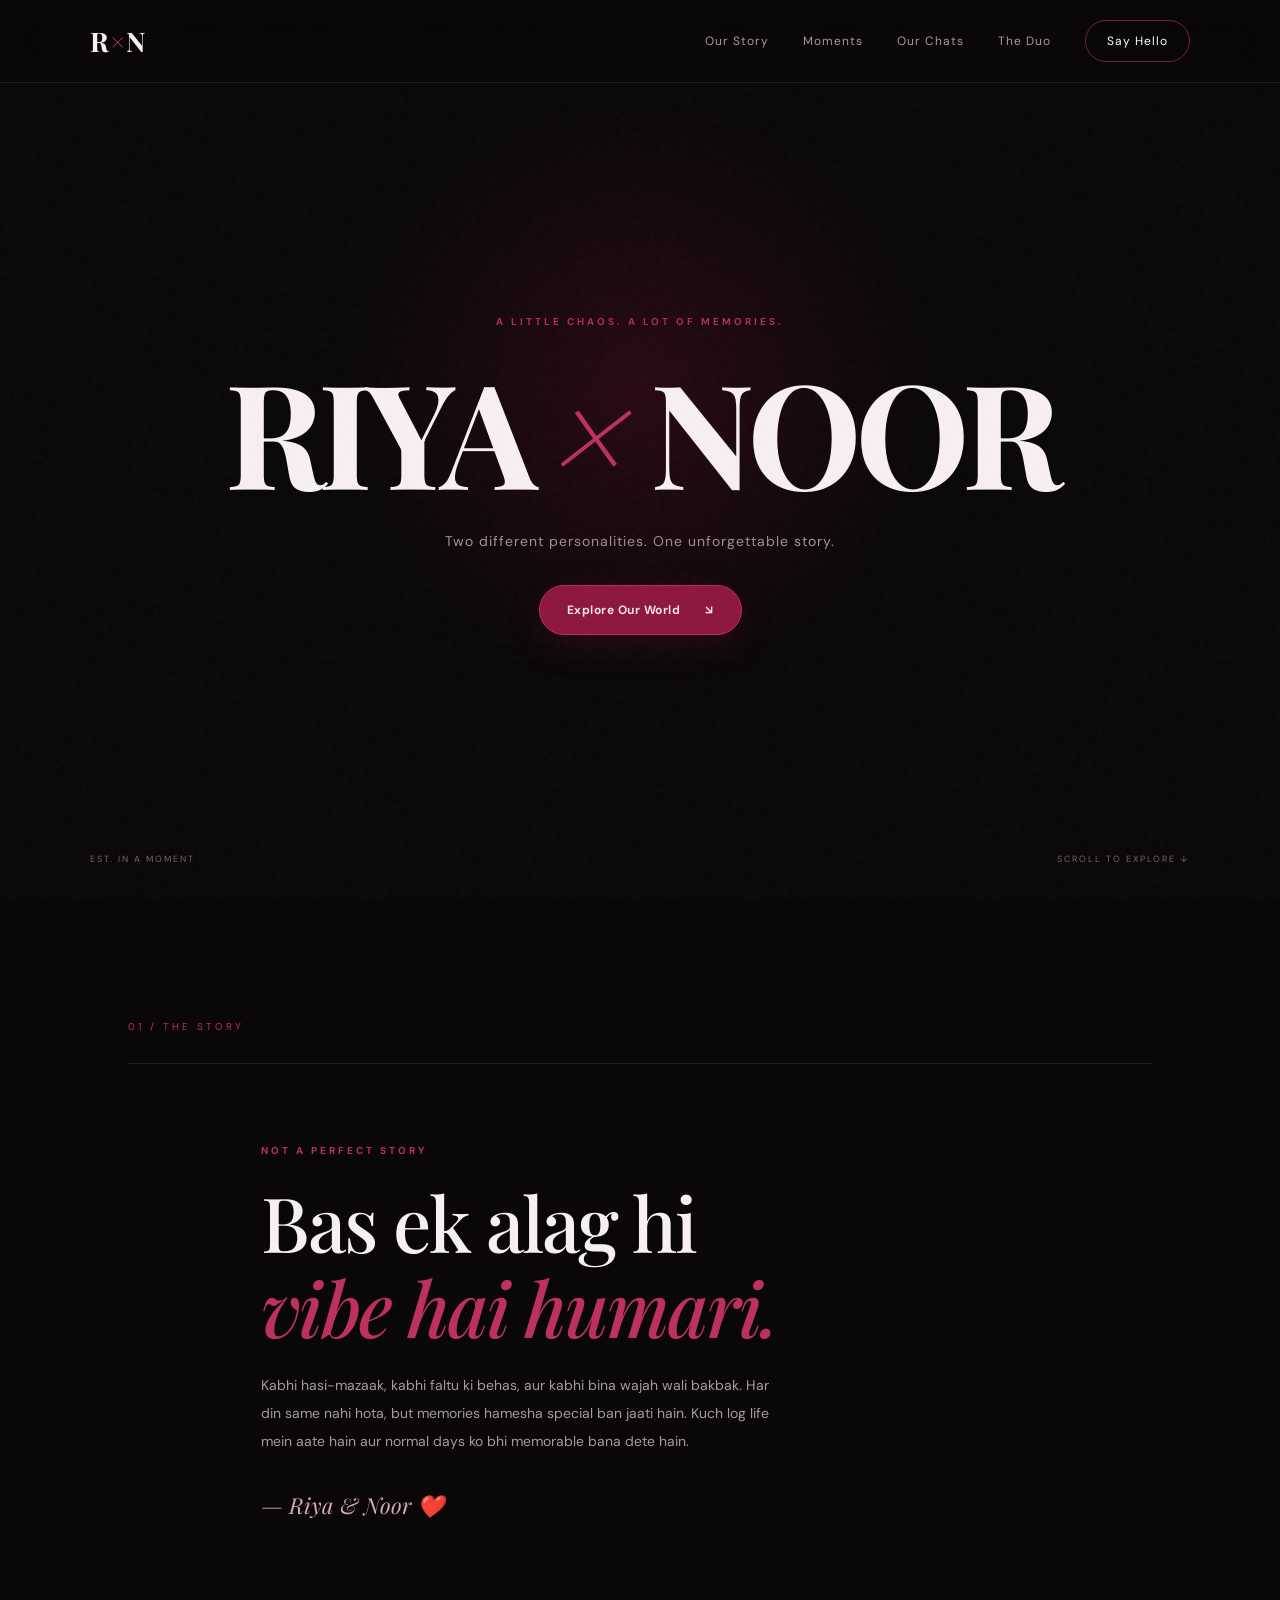
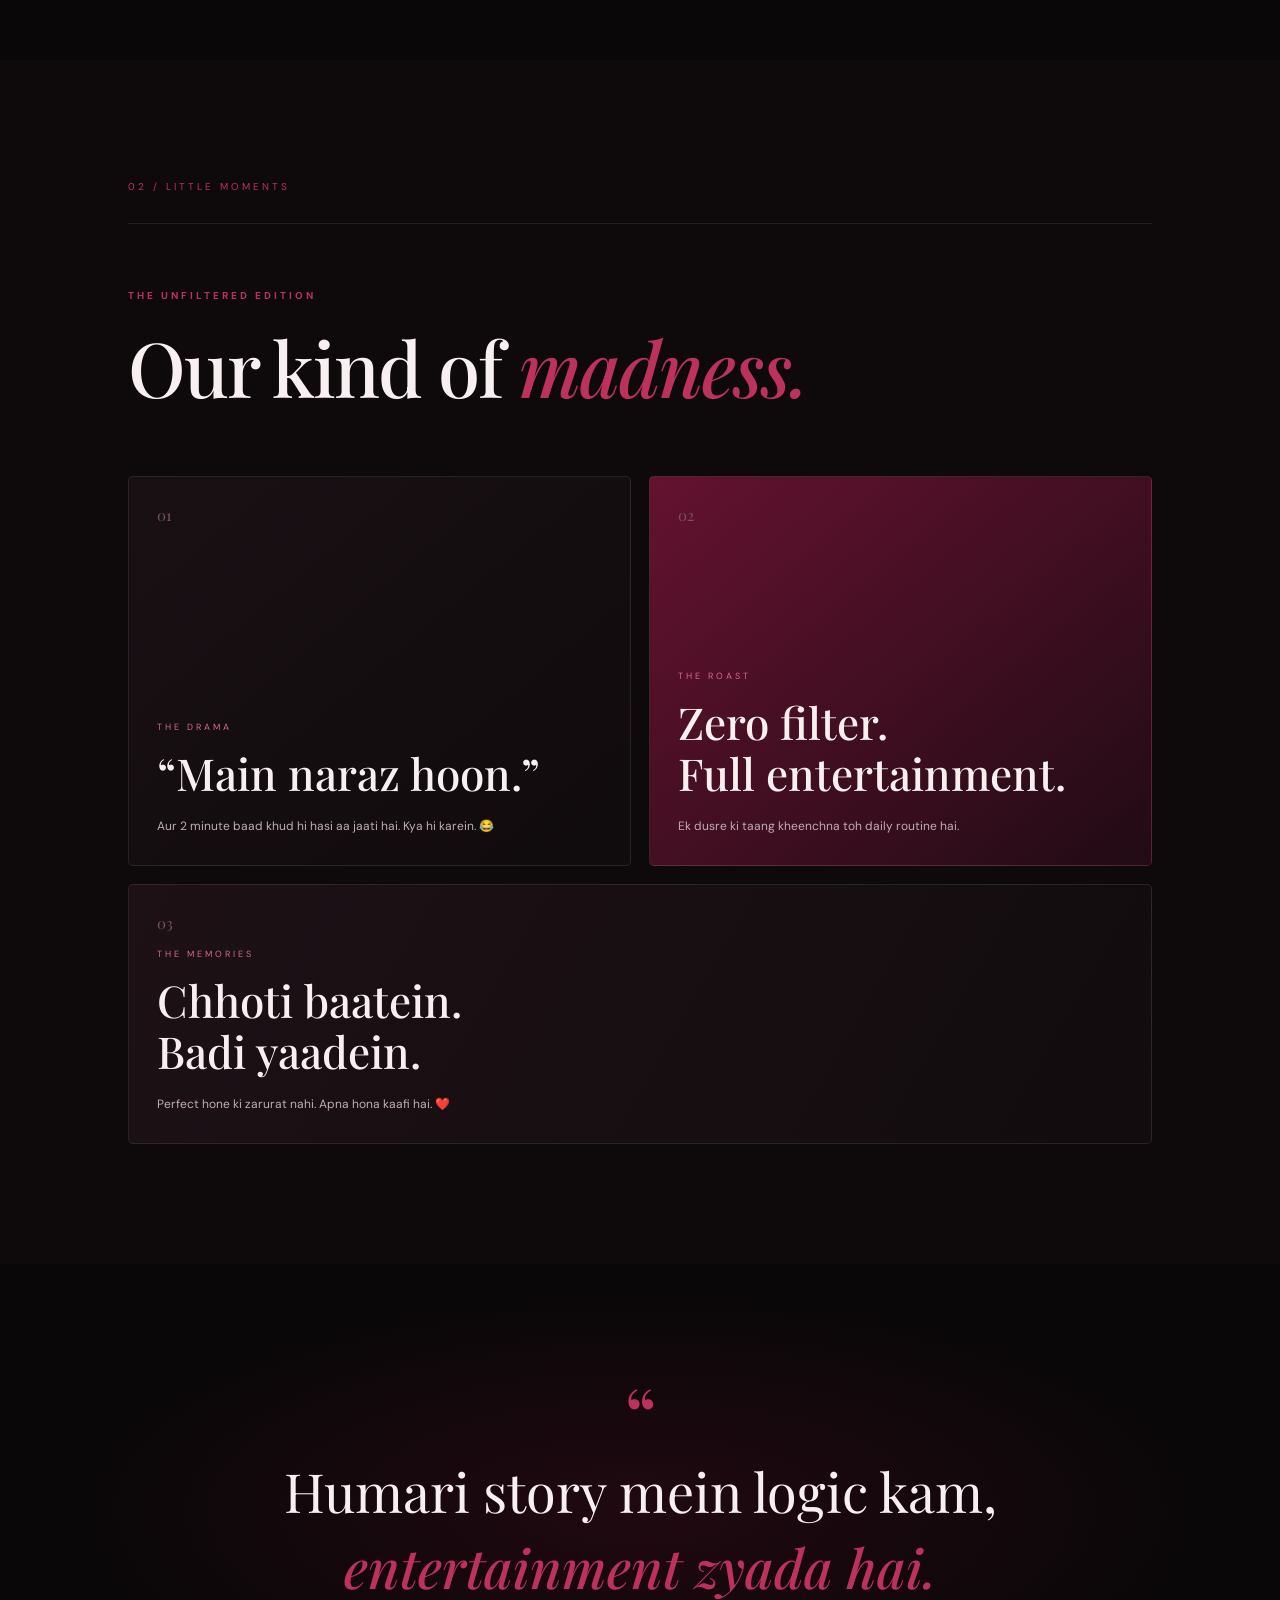
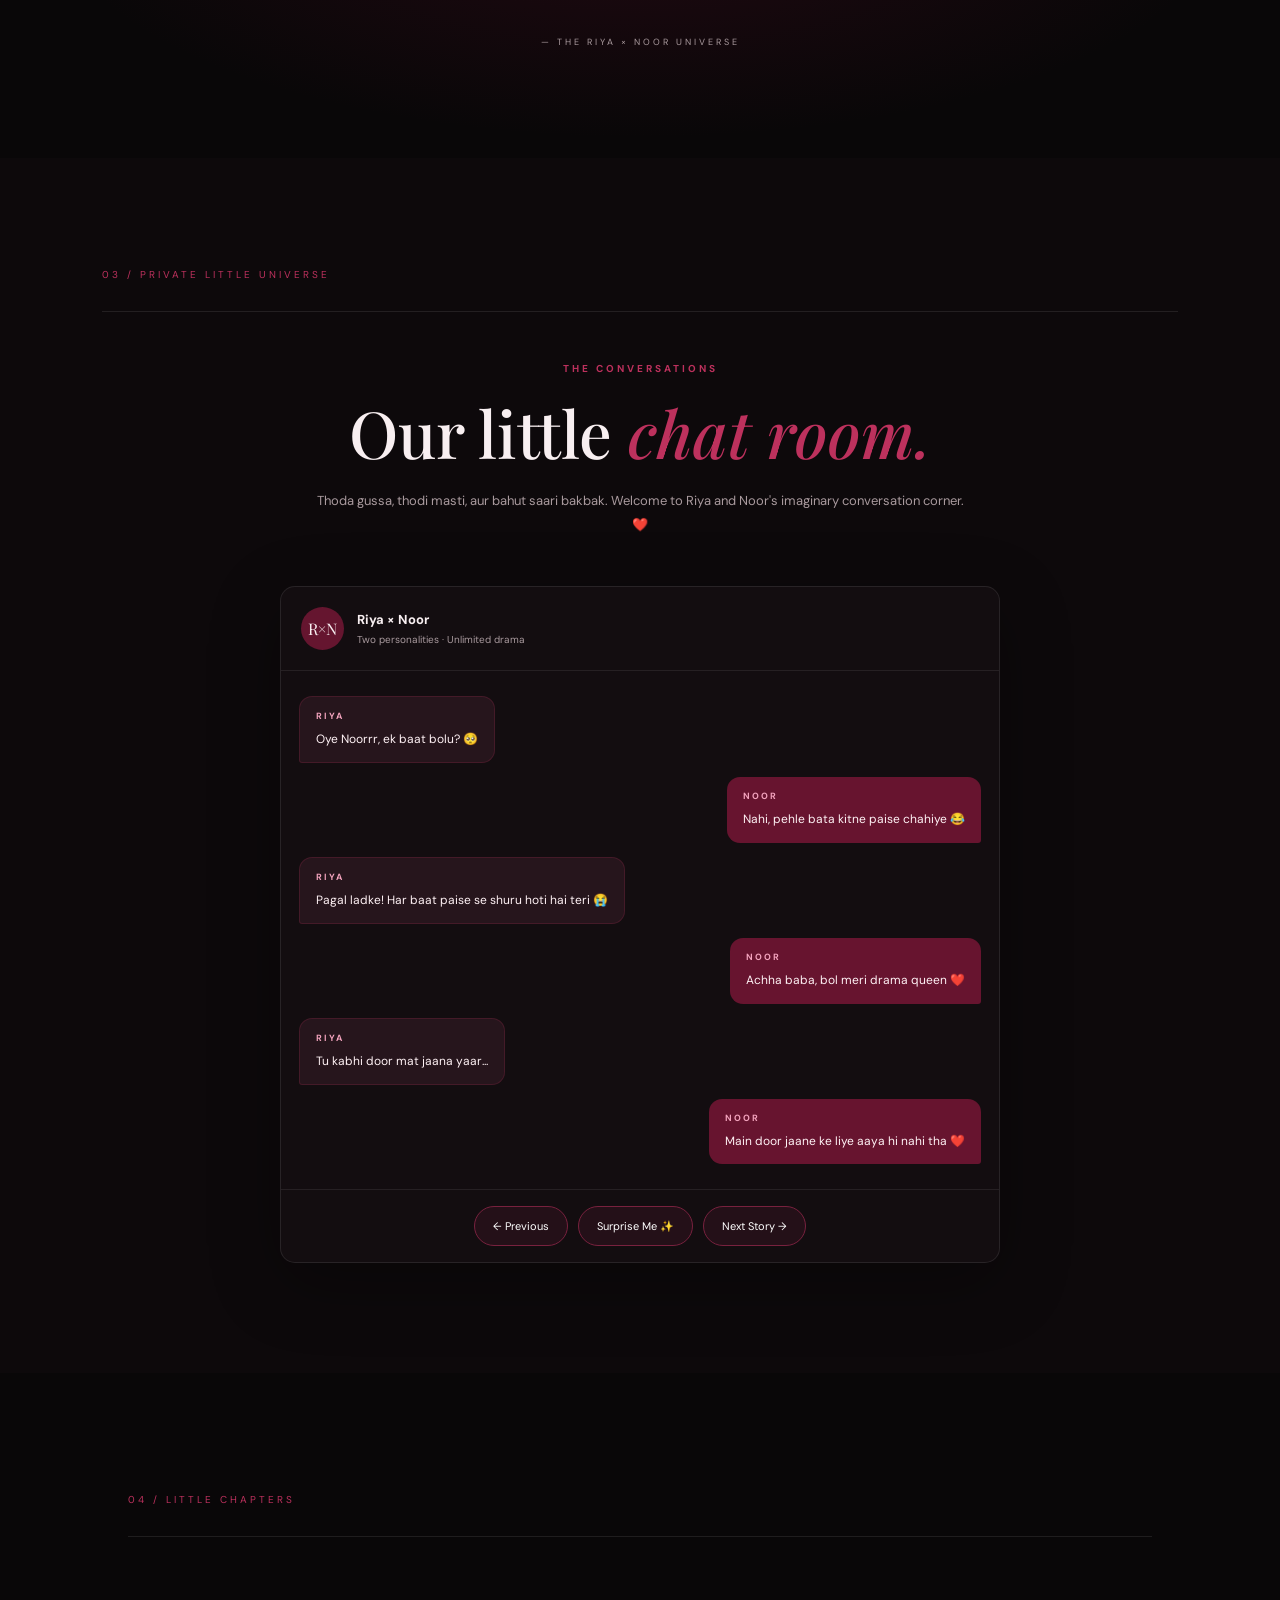
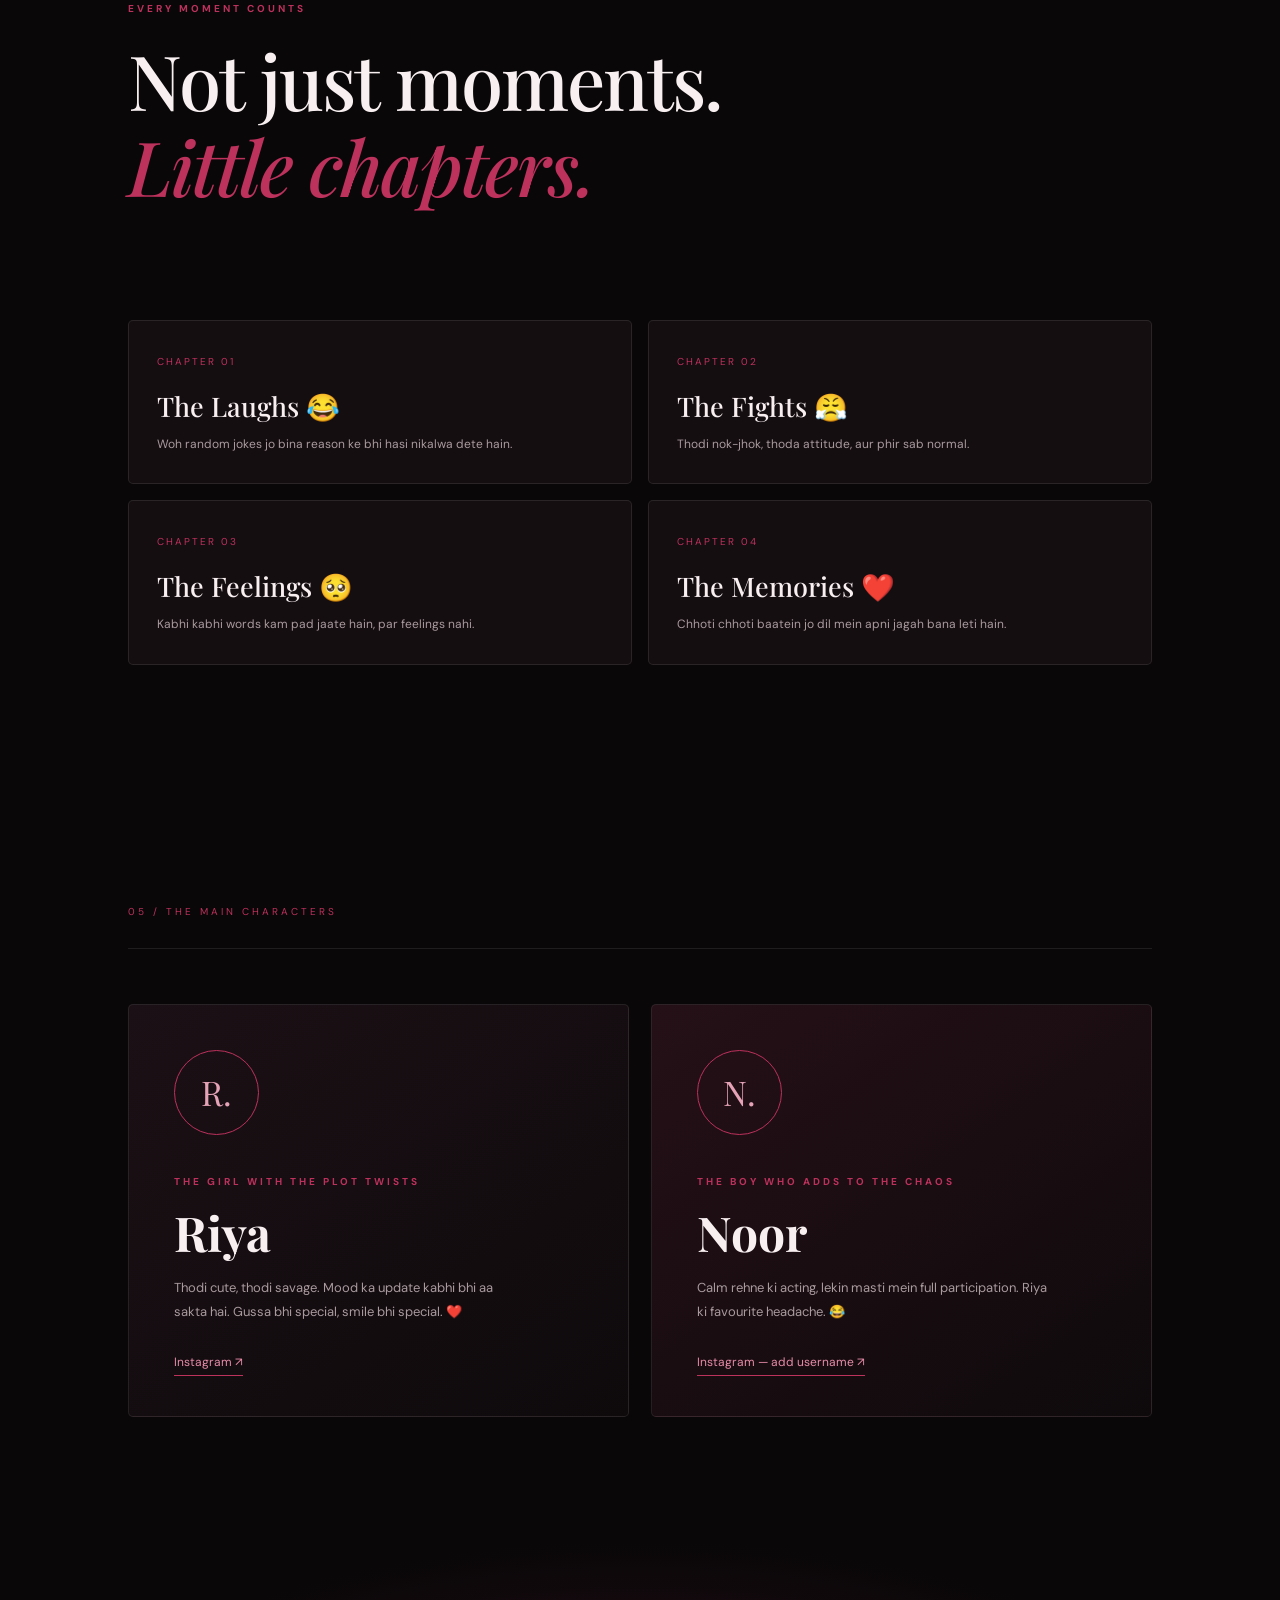
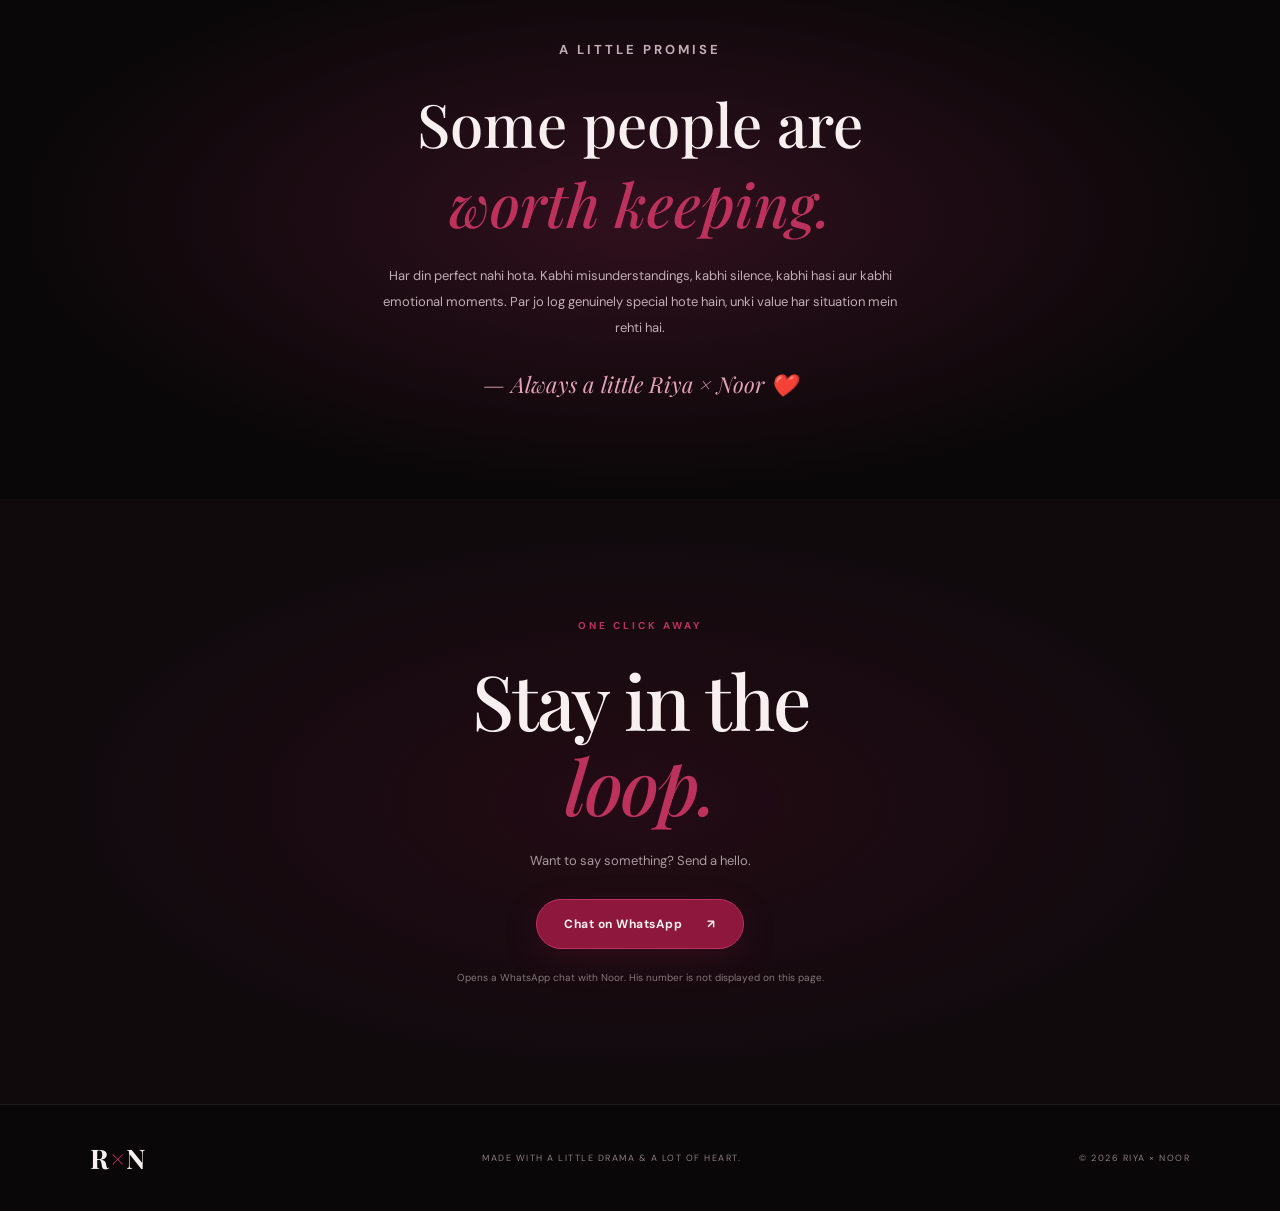
==== commit e424a74e: "Update index.html" ====
--- a/index.html
+++ b/index.html
@@ -1,86 +1,677 @@
+
 <!DOCTYPE html>
 <html lang="en">
 <head>
-  <meta charset="UTF-8" />
-  <meta name="viewport" content="width=device-width, initial-scale=1.0" />
-  <meta name="theme-color" content="#090708" />
-  <meta name="description" content="RIYA × NOOR — a little chaos, a lot of memories." />
+  <meta charset="UTF-8">
+  <meta name="viewport" content="width=device-width, initial-scale=1.0">
+  <meta name="theme-color" content="#090708">
+  <meta name="description" content="RIYA × NOOR — A little chaos, a lot of memories.">
   <title>RIYA × NOOR | Our Little Universe</title>
+
   <link rel="preconnect" href="https://fonts.googleapis.com">
   <link rel="preconnect" href="https://fonts.gstatic.com" crossorigin>
-  <link href="https://fonts.googleapis.com/css2?family=DM+Sans:wght@400;500;600;700&family=Playfair+Display:wght@500;600;700&display=swap" rel="stylesheet">
-  <link rel="stylesheet" href="style.css" />
+  <link href="https://fonts.googleapis.com/css2?family=DM+Sans:wght@400;500;600;700&family=Playfair+Display:ital,wght@0,500;0,600;0,700;1,500;1,600&display=swap" rel="stylesheet">
+
+  <link rel="stylesheet" href="style.css">
+
+  <style>
+    .chat-section {
+      padding: 110px 8%;
+      background: #0d090b;
+    }
+
+    .chat-heading {
+      text-align: center;
+      margin: 50px auto;
+      max-width: 650px;
+    }
+
+    .chat-heading h2 {
+      font: 500 clamp(38px, 7vw, 65px)/1.15 'Playfair Display', serif;
+      margin: 20px 0;
+    }
+
+    .chat-heading h2 em {
+      color: #bd315d;
+    }
+
+    .chat-heading p:last-child {
+      color: #a99a9e;
+      font-size: 13px;
+      line-height: 1.8;
+    }
+
+    .chat-window {
+      max-width: 720px;
+      margin: auto;
+      background: #130d10;
+      border: 1px solid rgba(255,255,255,.09);
+      border-radius: 15px;
+      overflow: hidden;
+      box-shadow: 0 20px 70px rgba(0,0,0,.3);
+    }
+
+    .chat-header {
+      display: flex;
+      align-items: center;
+      gap: 13px;
+      padding: 20px;
+      border-bottom: 1px solid rgba(255,255,255,.08);
+    }
+
+    .chat-avatar {
+      width: 43px;
+      height: 43px;
+      display: grid;
+      place-items: center;
+      border-radius: 50%;
+      background: #65152f;
+      font-family: 'Playfair Display', serif;
+    }
+
+    .chat-header strong {
+      display: block;
+      font-size: 13px;
+    }
+
+    .chat-header small {
+      display: block;
+      color: #a99a9e;
+      margin-top: 5px;
+      font-size: 10px;
+    }
+
+    .chat-messages {
+      padding: 25px 18px;
+      min-height: 320px;
+      display: flex;
+      flex-direction: column;
+      gap: 14px;
+    }
+
+    .chat-bubble {
+      max-width: 82%;
+      padding: 13px 16px;
+      border-radius: 13px;
+      animation: chatIn .4s ease both;
+    }
+
+    .chat-bubble.riya {
+      align-self: flex-start;
+      background: #26151c;
+      border: 1px solid rgba(189,49,93,.2);
+      border-bottom-left-radius: 3px;
+    }
+
+    .chat-bubble.noor {
+      align-self: flex-end;
+      background: #67142f;
+      border-bottom-right-radius: 3px;
+    }
+
+    .chat-sender {
+      display: block;
+      color: #f3a3bd;
+      font-size: 9px;
+      letter-spacing: 2px;
+      font-weight: 700;
+      margin-bottom: 7px;
+    }
+
+    .chat-bubble p {
+      font-size: 12px;
+      line-height: 1.7;
+      color: #fff2f5;
+    }
+
+    .chat-controls {
+      padding: 16px;
+      border-top: 1px solid rgba(255,255,255,.08);
+      display: flex;
+      flex-wrap: wrap;
+      gap: 10px;
+      justify-content: center;
+    }
+
+    .chat-controls button {
+      border: 1px solid #78213e;
+      color: #fff;
+      background: #241018;
+      border-radius: 30px;
+      padding: 12px 18px;
+      cursor: pointer;
+      font-size: 11px;
+      transition: .3s;
+    }
+
+    .chat-controls button:hover {
+      background: #8e173d;
+      transform: translateY(-2px);
+    }
+
+    .chapter-grid {
+      display: grid;
+      grid-template-columns: repeat(2, 1fr);
+      gap: 16px;
+      margin-top: 45px;
+    }
+
+    .chapter {
+      padding: 28px;
+      border: 1px solid rgba(255,255,255,.09);
+      background: #150e11;
+      border-radius: 5px;
+    }
+
+    .chapter span {
+      color: #bd315d;
+      font-size: 10px;
+      letter-spacing: 2px;
+    }
+
+    .chapter h3 {
+      font: 500 27px 'Playfair Display', serif;
+      margin: 18px 0 10px;
+    }
+
+    .chapter p {
+      color: #a99a9e;
+      font-size: 12px;
+      line-height: 1.8;
+    }
+
+    .promise {
+      text-align: center;
+      padding: 100px 20px;
+      background: radial-gradient(ellipse, #30101d, #090708 70%);
+    }
+
+    .promise h2 {
+      font: 500 clamp(34px, 6vw, 60px) 'Playfair Display', serif;
+      margin: 20px 0;
+    }
+
+    .promise h2 em {
+      color: #bd315d;
+    }
+
+    .promise p {
+      color: #c0aeb4;
+      font-size: 13px;
+      line-height: 2;
+      max-width: 520px;
+      margin: auto;
+    }
+
+    .signature-line {
+      margin-top: 28px !important;
+      color: #e6a3b8 !important;
+      font: italic 22px 'Playfair Display', serif !important;
+    }
+
+    .chat-empty {
+      color: #a99a9e;
+      text-align: center;
+      margin: auto;
+      font-size: 12px;
+    }
+
+    @keyframes chatIn {
+      from { opacity: 0; transform: translateY(12px); }
+      to { opacity: 1; transform: translateY(0); }
+    }
+
+    @media(max-width: 650px) {
+      .chapter-grid { grid-template-columns: 1fr; }
+      .chat-section { padding: 80px 6%; }
+      .chat-messages { min-height: 290px; }
+      .chat-bubble { max-width: 90%; }
+    }
+  </style>
 </head>
+
 <body>
   <div class="grain"></div>
+  <div class="floating-hearts" id="floating-hearts"></div>
+
+  <!-- NAVIGATION -->
   <header class="topbar">
     <a class="brand" href="#home">R<span>×</span>N</a>
+
     <button class="menu-toggle" aria-label="Toggle navigation" aria-expanded="false">☰</button>
+
     <nav class="nav">
       <a href="#story">Our Story</a>
       <a href="#moments">Moments</a>
+      <a href="#chat">Our Chats</a>
       <a href="#duo">The Duo</a>
       <a class="nav-cta" href="#connect">Say Hello</a>
     </nav>
   </header>
 
   <main>
+
+    <!-- HERO -->
     <section class="hero" id="home">
       <div class="hero-glow"></div>
+
       <p class="eyebrow">A LITTLE CHAOS. A LOT OF MEMORIES.</p>
+
       <h1>RIYA <span>×</span><br class="mobile-break"> NOOR</h1>
-      <p class="hero-copy">Two different personalities. One unforgettable story.</p>
-      <a class="primary-btn" href="#story">Explore Our World <span>↘</span></a>
-      <div class="hero-bottom"><span>EST. IN A MOMENT</span><span>SCROLL TO EXPLORE ↓</span></div>
-    </section>
-
+
+      <p class="hero-copy">
+        Two different personalities. One unforgettable story.
+      </p>
+
+      <a class="primary-btn" href="#story">
+        Explore Our World <span>↘</span>
+      </a>
+
+      <div class="hero-bottom">
+        <span>EST. IN A MOMENT</span>
+        <span>SCROLL TO EXPLORE ↓</span>
+      </div>
+    </section>
+
+    <!-- STORY -->
     <section class="intro section-pad" id="story">
       <div class="section-kicker">01 / THE STORY</div>
+
       <div class="intro-content">
         <p class="eyebrow">NOT A PERFECT STORY</p>
+
         <h2>Bas ek alag hi<br><em>vibe hai humari.</em></h2>
-        <p class="body-copy">Kabhi hasi-mazaak, kabhi faltu ki behas, aur kabhi bina wajah wali bakbak. Har din same nahi hota, but memories hamesha special ban jaati hain.</p>
-        <p class="signature">— Riya & Noor</p>
-      </div>
-    </section>
-
+
+        <p class="body-copy">
+          Kabhi hasi-mazaak, kabhi faltu ki behas, aur kabhi bina wajah wali bakbak.
+          Har din same nahi hota, but memories hamesha special ban jaati hain.
+          Kuch log life mein aate hain aur normal days ko bhi memorable bana dete hain.
+        </p>
+
+        <p class="signature">— Riya & Noor ❤️</p>
+      </div>
+    </section>
+
+    <!-- MOMENTS -->
     <section class="moments section-pad" id="moments">
       <div class="section-kicker">02 / LITTLE MOMENTS</div>
+
       <div class="section-heading">
         <p class="eyebrow">THE UNFILTERED EDITION</p>
         <h2>Our kind of <em>madness.</em></h2>
       </div>
+
       <div class="moment-grid">
-        <article class="moment-card card-tall"><span class="card-no">01</span><div><p class="card-tag">THE DRAMA</p><h3>“Main naraz hoon.”</h3><p>Aur 2 minute baad khud hi hasi aa jaati hai. Kya hi karein.</p></div></article>
-        <article class="moment-card card-red"><span class="card-no">02</span><div><p class="card-tag">THE ROAST</p><h3>Zero filter.<br>Full entertainment.</h3><p>Ek dusre ki taang kheenchna toh daily routine hai.</p></div></article>
-        <article class="moment-card card-wide"><span class="card-no">03</span><div><p class="card-tag">THE MEMORIES</p><h3>Chhoti baatein.<br>Badi yaadein.</h3><p>Perfect hone ki zarurat nahi. Apna hona kaafi hai.</p></div></article>
-      </div>
-    </section>
-
+        <article class="moment-card card-tall">
+          <span class="card-no">01</span>
+          <div>
+            <p class="card-tag">THE DRAMA</p>
+            <h3>“Main naraz hoon.”</h3>
+            <p>Aur 2 minute baad khud hi hasi aa jaati hai. Kya hi karein. 😂</p>
+          </div>
+        </article>
+
+        <article class="moment-card card-red">
+          <span class="card-no">02</span>
+          <div>
+            <p class="card-tag">THE ROAST</p>
+            <h3>Zero filter.<br>Full entertainment.</h3>
+            <p>Ek dusre ki taang kheenchna toh daily routine hai.</p>
+          </div>
+        </article>
+
+        <article class="moment-card card-wide">
+          <span class="card-no">03</span>
+          <div>
+            <p class="card-tag">THE MEMORIES</p>
+            <h3>Chhoti baatein.<br>Badi yaadein.</h3>
+            <p>Perfect hone ki zarurat nahi. Apna hona kaafi hai. ❤️</p>
+          </div>
+        </article>
+      </div>
+    </section>
+
+    <!-- QUOTE -->
     <section class="quote-band">
       <span class="quote-mark">“</span>
       <p>Humari story mein logic kam,<br><em>entertainment zyada hai.</em></p>
       <span class="quote-credit">— THE RIYA × NOOR UNIVERSE</span>
     </section>
 
+    <!-- CHAT SECTION -->
+    <section class="chat-section" id="chat">
+      <div class="section-kicker">03 / PRIVATE LITTLE UNIVERSE</div>
+
+      <div class="chat-heading">
+        <p class="eyebrow">THE CONVERSATIONS</p>
+        <h2>Our little <em>chat room.</em></h2>
+        <p>
+          Thoda gussa, thodi masti, aur bahut saari bakbak.
+          Welcome to Riya and Noor's imaginary conversation corner. ❤️
+        </p>
+      </div>
+
+      <div class="chat-window">
+        <div class="chat-header">
+          <div class="chat-avatar">R×N</div>
+          <div>
+            <strong>Riya × Noor</strong>
+            <small>Two personalities · Unlimited drama</small>
+          </div>
+        </div>
+
+        <div class="chat-messages" id="chat-messages">
+          <p class="chat-empty">Loading memories...</p>
+        </div>
+
+        <div class="chat-controls">
+          <button id="prev-conversation">← Previous</button>
+          <button id="random-conversation">Surprise Me ✨</button>
+          <button id="next-conversation">Next Story →</button>
+        </div>
+      </div>
+    </section>
+
+    <!-- CHAPTERS -->
+    <section class="section-pad" id="chapters">
+      <div class="section-kicker">04 / LITTLE CHAPTERS</div>
+
+      <div class="section-heading">
+        <p class="eyebrow">EVERY MOMENT COUNTS</p>
+        <h2>Not just moments.<br><em>Little chapters.</em></h2>
+      </div>
+
+      <div class="chapter-grid">
+        <article class="chapter">
+          <span>CHAPTER 01</span>
+          <h3>The Laughs 😂</h3>
+          <p>Woh random jokes jo bina reason ke bhi hasi nikalwa dete hain.</p>
+        </article>
+
+        <article class="chapter">
+          <span>CHAPTER 02</span>
+          <h3>The Fights 😤</h3>
+          <p>Thodi nok-jhok, thoda attitude, aur phir sab normal.</p>
+        </article>
+
+        <article class="chapter">
+          <span>CHAPTER 03</span>
+          <h3>The Feelings 🥺</h3>
+          <p>Kabhi kabhi words kam pad jaate hain, par feelings nahi.</p>
+        </article>
+
+        <article class="chapter">
+          <span>CHAPTER 04</span>
+          <h3>The Memories ❤️</h3>
+          <p>Chhoti chhoti baatein jo dil mein apni jagah bana leti hain.</p>
+        </article>
+      </div>
+    </section>
+
+    <!-- DUO -->
     <section class="duo section-pad" id="duo">
-      <div class="section-kicker">03 / THE MAIN CHARACTERS</div>
+      <div class="section-kicker">05 / THE MAIN CHARACTERS</div>
+
       <div class="duo-grid">
-        <article class="person"><div class="person-symbol">R.</div><p class="eyebrow">THE GIRL WITH THE PLOT TWISTS</p><h3>Riya</h3><p>Thodi cute, thodi savage. Mood ka update kabhi bhi aa sakta hai.</p><a href="https://www.instagram.com/riiiiyyya0/" target="_blank" rel="noopener">Instagram ↗</a></article>
-        <article class="person person-noor"><div class="person-symbol">N.</div><p class="eyebrow">THE BOY WHO ADDS TO THE CHAOS</p><h3>Noor</h3><p>Calm rehne ki acting, lekin masti mein full participation.</p><a href="https://www.instagram.com/" target="_blank" rel="noopener">Instagram — add username ↗</a></article>
-      </div>
-    </section>
-
+        <article class="person">
+          <div class="person-symbol">R.</div>
+          <p class="eyebrow">THE GIRL WITH THE PLOT TWISTS</p>
+          <h3>Riya</h3>
+          <p>
+            Thodi cute, thodi savage. Mood ka update kabhi bhi aa sakta hai.
+            Gussa bhi special, smile bhi special. ❤️
+          </p>
+          <a href="https://www.instagram.com/riiiiyyya0/" target="_blank" rel="noopener noreferrer">
+            Instagram ↗
+          </a>
+        </article>
+
+        <article class="person person-noor">
+          <div class="person-symbol">N.</div>
+          <p class="eyebrow">THE BOY WHO ADDS TO THE CHAOS</p>
+          <h3>Noor</h3>
+          <p>
+            Calm rehne ki acting, lekin masti mein full participation.
+            Riya ki favourite headache. 😂
+          </p>
+          <a href="https://www.instagram.com/" target="_blank" rel="noopener noreferrer">
+            Instagram — add username ↗
+          </a>
+        </article>
+      </div>
+    </section>
+
+    <!-- PROMISE -->
+    <section class="promise">
+      <p class="eyebrow">A LITTLE PROMISE</p>
+      <h2>Some people are<br><em>worth keeping.</em></h2>
+
+      <p>
+        Har din perfect nahi hota. Kabhi misunderstandings, kabhi silence,
+        kabhi hasi aur kabhi emotional moments.
+        Par jo log genuinely special hote hain, unki value har situation mein rehti hai.
+      </p>
+
+      <p class="signature-line">— Always a little Riya × Noor ❤️</p>
+    </section>
+
+    <!-- CONNECT -->
     <section class="connect" id="connect">
       <p class="eyebrow">ONE CLICK AWAY</p>
       <h2>Stay in the<br><em>loop.</em></h2>
+
       <p>Want to say something? Send a hello.</p>
-      <a class="whatsapp-btn" href="https://wa.me/917029418944" target="_blank" rel="noopener">Chat on WhatsApp <span>↗</span></a>
-      <p class="privacy-note">Opens a WhatsApp chat with Noor. Your number is not displayed on this page.</p>
-    </section>
+
+      <a class="whatsapp-btn"
+         href="https://wa.me/917029418944"
+         target="_blank"
+         rel="noopener noreferrer">
+        Chat on WhatsApp <span>↗</span>
+      </a>
+
+      <p class="privacy-note">
+        Opens a WhatsApp chat with Noor. His number is not displayed on this page.
+      </p>
+    </section>
+
   </main>
 
-  <footer><a class="brand" href="#home">R<span>×</span>N</a><p>MADE WITH A LITTLE DRAMA & A LOT OF HEART.</p><span>© 2026 RIYA × NOOR</span></footer>
-  <script src="script.js"></script>
+  <!-- FOOTER -->
+  <footer>
+    <a class="brand" href="#home">R<span>×</span>N</a>
+    <p>MADE WITH A LITTLE DRAMA & A LOT OF HEART.</p>
+    <span>© 2026 RIYA × NOOR</span>
+  </footer>
+
+  <!-- CHAT DATA + WEBSITE INTERACTIONS -->
+  <script>
+    "use strict";
+
+    const conversations = [
+      {
+        title: "The First Feeling ❤️",
+        messages: [
+          {sender:"riya",text:"Oye Noorrr, ek baat bolu? 🥺"},
+          {sender:"noor",text:"Nahi, pehle bata kitne paise chahiye 😂"},
+          {sender:"riya",text:"Pagal ladke! Har baat paise se shuru hoti hai teri 😭"},
+          {sender:"noor",text:"Achha baba, bol meri drama queen ❤️"},
+          {sender:"riya",text:"Tu kabhi door mat jaana yaar..."},
+          {sender:"noor",text:"Main door jaane ke liye aaya hi nahi tha ❤️"}
+        ]
+      },
+      {
+        title: "Riya Ka Gussa 😤",
+        messages: [
+          {sender:"riya",text:"Mujhse baat mat karna ab! 😒"},
+          {sender:"noor",text:"Theek hai, nahi karta."},
+          {sender:"riya",text:"Achhaaa? Itni jaldi maan bhi gaya? 😭"},
+          {sender:"noor",text:"Ab kya karu madam? 😂"},
+          {sender:"riya",text:"Manana bhi nahi aata tujhe!"},
+          {sender:"noor",text:"Tum gussa bhi cute karti ho, ab ismein meri kya galti? 😂❤️"}
+        ]
+      },
+      {
+        title: "Unlimited Drama 😂",
+        messages: [
+          {sender:"riya",text:"Noorrrrr 😭"},
+          {sender:"noor",text:"Ab kya hua? 😂"},
+          {sender:"riya",text:"Kuch nahi."},
+          {sender:"noor",text:"Phir itne saare R kyun laga diye? 😭"},
+          {sender:"riya",text:"Tumhe meri feelings samajh nahi aati!"},
+          {sender:"noor",text:"Tumhari feelings samajhne ke liye PhD chahiye 😂"}
+        ]
+      },
+      {
+        title: "A Little Promise 🫶",
+        messages: [
+          {sender:"riya",text:"Noor, ek promise karega?"},
+          {sender:"noor",text:"Bolo madam, jaan bhi hazir hai 😂"},
+          {sender:"riya",text:"Mere bure waqt mein bhi mere saath rehna."},
+          {sender:"noor",text:"Sirf achhe waqt ke liye hota toh ye rishta hi kya hota?"},
+          {sender:"riya",text:"Tu sach mein bahut special hai mere liye 🥹❤️"},
+          {sender:"noor",text:"Aur tu meri favourite headache hai 😂❤️"}
+        ]
+      },
+      {
+        title: "The Real Bond ❤️",
+        messages: [
+          {sender:"riya",text:"Kabhi kabhi lagta hai main bahut zyada bolti hoon."},
+          {sender:"noor",text:"Haan, ye toh sach hai 😂"},
+          {sender:"riya",text:"Noorrrrr! 😡"},
+          {sender:"noor",text:"Tumhari baatein sunna achha lagta hai ❤️"},
+          {sender:"riya",text:"Sachhi? 🥺"},
+          {sender:"noor",text:"Haan pagal, tum ho toh sab achha lagta hai."}
+        ]
+      },
+      {
+        title: "The Last Message 💌",
+        messages: [
+          {sender:"riya",text:"Pata hai Noor, tu meri life ka best part hai."},
+          {sender:"noor",text:"Aur tu meri life ka sabse beautiful notification ❤️"},
+          {sender:"riya",text:"Kabhi bhool toh nahi jayega na mujhe?"},
+          {sender:"noor",text:"Tumhe bhoolna itna easy hota toh yaad hi kyun rakhta? 🥺"},
+          {sender:"riya",text:"Bas aise hi rehna mere saath..."},
+          {sender:"noor",text:"Always. No matter what. ❤️"}
+        ]
+      }
+    ];
+
+    let currentConversation = 0;
+
+    const chatBox = document.getElementById("chat-messages");
+
+    function renderConversation(index) {
+      currentConversation = index;
+      const conversation = conversations[index];
+
+      chatBox.innerHTML = "";
+
+      conversation.messages.forEach((message, i) => {
+        const bubble = document.createElement("div");
+        bubble.className = "chat-bubble " + message.sender;
+        bubble.style.animationDelay = (i * 0.1) + "s";
+
+        const sender = document.createElement("span");
+        sender.className = "chat-sender";
+        sender.textContent = message.sender === "riya" ? "RIYA" : "NOOR";
+
+        const text = document.createElement("p");
+        text.textContent = message.text;
+
+        bubble.appendChild(sender);
+        bubble.appendChild(text);
+        chatBox.appendChild(bubble);
+      });
+    }
+
+    document.getElementById("next-conversation").addEventListener("click", () => {
+      renderConversation((currentConversation + 1) % conversations.length);
+    });
+
+    document.getElementById("prev-conversation").addEventListener("click", () => {
+      renderConversation(
+        (currentConversation - 1 + conversations.length) % conversations.length
+      );
+    });
+
+    document.getElementById("random-conversation").addEventListener("click", () => {
+      let next;
+      do {
+        next = Math.floor(Math.random() * conversations.length);
+      } while (next === currentConversation && conversations.length > 1);
+
+      renderConversation(next);
+    });
+
+    // Mobile navigation
+    const menuButton = document.querySelector(".menu-toggle");
+    const nav = document.querySelector(".nav");
+
+    menuButton.addEventListener("click", () => {
+      const open = nav.classList.toggle("active");
+      menuButton.setAttribute("aria-expanded", String(open));
+      menuButton.textContent = open ? "✕" : "☰";
+    });
+
+    document.querySelectorAll(".nav a").forEach(link => {
+      link.addEventListener("click", () => {
+        nav.classList.remove("active");
+        menuButton.setAttribute("aria-expanded", "false");
+        menuButton.textContent = "☰";
+      });
+    });
+
+    // Scroll reveal
+    const revealElements = document.querySelectorAll(
+      ".moment-card, .person, .chapter, .intro-content, .section-heading"
+    );
+
+    if ("IntersectionObserver" in window) {
+      const observer = new IntersectionObserver(entries => {
+        entries.forEach(entry => {
+          if (entry.isIntersecting) {
+            entry.target.classList.add("visible");
+            observer.unobserve(entry.target);
+          }
+        });
+      }, {threshold: 0.12});
+
+      revealElements.forEach(element => {
+        element.classList.add("reveal");
+        observer.observe(element);
+      });
+    } else {
+      revealElements.forEach(element => element.classList.add("visible"));
+    }
+
+    // Floating hearts
+    const heartContainer = document.getElementById("floating-hearts");
+
+    if (!window.matchMedia("(prefers-reduced-motion: reduce)").matches) {
+      setInterval(() => {
+        const heart = document.createElement("span");
+        heart.className = "floating-heart";
+        heart.textContent = ["❤️","💕","✨","🫶"][
+          Math.floor(Math.random() * 4)
+        ];
+
+        heart.style.left = Math.random() * 100 + "%";
+        heart.style.animationDuration = (5 + Math.random() * 4) + "s";
+
+        heartContainer.appendChild(heart);
+
+        setTimeout(() => heart.remove(), 9000);
+      }, 1400);
+    }
+
+    // Current year
+    document.querySelector("footer > span").textContent =
+      "© " + new Date().getFullYear() + " RIYA × NOOR";
+
+    // Start chat
+    renderConversation(0);
+
+    console.log("RIYA × NOOR — Our Little Universe ❤️");
+  </script>
 </body>
 </html>
--- a/style.css
+++ b/style.css
@@ -1,3 +1,650 @@
-:root{--bg:#090708;--panel:#151013;--wine:#7f2037;--red:#c34a64;--text:#f5edf0;--muted:#a99ba1;--line:rgba(255,255,255,.12)}
-*{box-sizing:border-box;margin:0;padding:0}html{scroll-behavior:smooth}body{background:var(--bg);color:var(--text);font-family:'DM Sans',sans-serif;overflow-x:hidden}.grain{position:fixed;inset:0;pointer-events:none;z-index:5;opacity:.055;background-image:url("data:image/svg+xml,%3Csvg viewBox='0 0 180 180' xmlns='http://www.w3.org/2000/svg'%3E%3Cfilter id='n'%3E%3CfeTurbulence type='fractalNoise' baseFrequency='.9' numOctaves='3' stitchTiles='stitch'/%3E%3C/filter%3E%3Crect width='100%25' height='100%25' filter='url(%23n)' opacity='.5'/%3E%3C/svg%3E")}.topbar{height:82px;padding:0 7vw;display:flex;align-items:center;justify-content:space-between;border-bottom:1px solid var(--line);position:absolute;top:0;left:0;width:100%;z-index:10}.brand{font-family:'Playfair Display',serif;font-size:26px;letter-spacing:2px;color:var(--text);text-decoration:none}.brand span,h1 span{color:var(--red)}.nav{display:flex;align-items:center;gap:36px}.nav a,.person a{color:var(--muted);text-decoration:none;font-size:12px;letter-spacing:1px;text-transform:uppercase;transition:.25s}.nav a:hover,.person a:hover{color:white}.nav .nav-cta{border:1px solid var(--wine);padding:12px 18px;color:var(--text)}.menu-toggle{display:none;background:none;border:0;color:white;font-size:24px}.hero{min-height:100vh;position:relative;display:flex;flex-direction:column;align-items:center;justify-content:center;text-align:center;padding:130px 20px 100px;overflow:hidden;background:radial-gradient(ellipse at 50% 45%,rgba(117,25,52,.28),transparent 55%),linear-gradient(130deg,#0a0709,#10090d 60%,#090708)}.hero-glow{position:absolute;width:480px;height:480px;border-radius:50%;background:rgba(129,29,58,.13);filter:blur(100px);pointer-events:none}.eyebrow{font-size:10px;letter-spacing:3px;color:#c77a8b;font-weight:700}.hero h1{font:600 clamp(76px,15vw,190px)/.88 'Playfair Display',serif;letter-spacing:-7px;margin:35px 0 25px;position:relative}.mobile-break{display:none}.hero-copy{color:var(--muted);font-size:14px;letter-spacing:.5px}.primary-btn,.whatsapp-btn{display:inline-flex;gap:30px;align-items:center;text-decoration:none;color:white;background:var(--wine);padding:17px 23px;margin-top:38px;font-size:11px;letter-spacing:1.5px;text-transform:uppercase;transition:.3s}.primary-btn:hover,.whatsapp-btn:hover{background:#a32c4a;transform:translateY(-3px)}.hero-bottom{position:absolute;bottom:32px;left:7vw;right:7vw;display:flex;justify-content:space-between;color:#75666d;font-size:9px;letter-spacing:2px}.section-pad{padding:125px 12vw}.section-kicker{color:#8e707a;font-size:10px;letter-spacing:2px;border-top:1px solid var(--line);padding-top:18px}.intro{display:grid;grid-template-columns:1fr 2fr;gap:7vw;background:#0d090b}.intro-content{max-width:650px}.intro h2,.section-heading h2,.connect h2{font:500 clamp(42px,6vw,76px)/1.05 'Playfair Display',serif;margin:22px 0}.intro h2 em,.section-heading h2 em,.quote-band em,.connect h2 em{color:#c15a73;font-weight:500}.body-copy,.person>p:not(.eyebrow){max-width:490px;color:var(--muted);font-size:14px;line-height:2}.signature{font:italic 19px 'Playfair Display',serif;margin-top:30px;color:#dca5b2}.moments{background:#100b0e}.section-heading{margin:50px 0 45px}.section-heading h2{margin-bottom:0}.moment-grid{display:grid;grid-template-columns:1fr 1fr;gap:18px}.moment-card{min-height:280px;padding:30px;display:flex;flex-direction:column;justify-content:space-between;background:linear-gradient(145deg,#20151b,#120d10);border:1px solid var(--line);position:relative;overflow:hidden}.moment-card:after{content:'';position:absolute;width:180px;height:180px;border-radius:50%;background:rgba(141,36,66,.13);filter:blur(50px);right:-50px;bottom:-60px}.card-tall{min-height:370px}.card-red{background:linear-gradient(140deg,#54192c,#210e16)}.card-wide{grid-column:1/-1;min-height:240px;background:linear-gradient(120deg,#1b1518,#2b121b)}.card-no{font:italic 14px 'Playfair Display',serif;color:#c57a8b}.card-tag{font-size:9px;letter-spacing:2px;color:#d28b9b;margin-bottom:13px}.moment-card h3{font:500 clamp(26px,3.2vw,42px)/1.1 'Playfair Display',serif;margin-bottom:12px}.moment-card p:last-child{font-size:12px;color:#c0adb4;line-height:1.8;max-width:340px}.quote-band{text-align:center;padding:110px 20px;background:linear-gradient(100deg,#2a101a,#54182e,#210e17)}.quote-mark{font:90px 'Playfair Display',serif;color:#d17b91;line-height:.8}.quote-band p{font:500 clamp(30px,5vw,58px)/1.2 'Playfair Display',serif}.quote-credit{display:block;margin-top:28px;font-size:9px;letter-spacing:2px;color:#d5a9b5}.duo{background:#0b080a}.duo-grid{display:grid;grid-template-columns:1fr 1fr;gap:18px;margin-top:55px}.person{padding:40px;background:#151013;border:1px solid var(--line);min-height:350px}.person-noor{background:linear-gradient(145deg,#211018,#120d10)}.person-symbol{font:italic 65px 'Playfair Display',serif;color:#8e344d;margin-bottom:40px}.person h3{font:500 42px 'Playfair Display',serif;margin:10px 0}.person>p:not(.eyebrow){margin:12px 0 24px}.person a{display:inline-block;color:#e2a0af;border-bottom:1px solid #713047;padding-bottom:7px}.connect{text-align:center;padding:120px 20px;background:radial-gradient(ellipse at center,rgba(105,25,48,.3),transparent 65%)}.connect h2{font-size:clamp(55px,8vw,95px)}.connect>p:not(.eyebrow):not(.privacy-note){color:var(--muted);font-size:13px}.whatsapp-btn{background:#285b42}.whatsapp-btn:hover{background:#347653}.privacy-note{margin:18px auto 0;color:#887981;font-size:10px;max-width:340px;line-height:1.7}footer{padding:30px 7vw;border-top:1px solid var(--line);display:flex;align-items:center;justify-content:space-between}footer p,footer>span{font-size:9px;letter-spacing:1.5px;color:#796b72}.reveal{opacity:0;transform:translateY(22px);transition:opacity .7s ease,transform .7s ease}.reveal.visible{opacity:1;transform:none}
-@media(max-width:700px){.topbar{height:70px;padding:0 6vw}.menu-toggle{display:block}.nav{display:none;position:absolute;top:70px;left:0;width:100%;padding:25px 6vw;background:#100b0e;flex-direction:column;align-items:flex-start;gap:22px;border-bottom:1px solid var(--line)}.nav.open{display:flex}.hero h1{font-size:19vw;letter-spacing:-4px}.mobile-break{display:block}.hero-copy{max-width:280px;line-height:1.8}.hero-bottom{left:6vw;right:6vw;font-size:7px}.section-pad{padding:85px 7vw}.intro{grid-template-columns:1fr;gap:45px}.moment-grid,.duo-grid{grid-template-columns:1fr}.card-wide{grid-column:auto}.card-tall{min-height:300px}.moment-card{min-height:260px}.person{min-height:300px;padding:30px}.quote-band{padding:85px 20px}footer{gap:18px;flex-wrap:wrap}footer p{order:3;width:100%}}
+
+@import url('https://fonts.googleapis.com/css2?family=DM+Sans:wght@400;500;600;700&family=Playfair+Display:ital,wght@0,500;0,600;0,700;1,500;1,600&display=swap');
+
+:root {
+  --bg: #090708;
+  --surface: #110c0e;
+  --surface-2: #1a1014;
+  --wine: #8e173d;
+  --wine-light: #bd315d;
+  --text: #f8eff1;
+  --muted: #a99a9e;
+  --border: rgba(255,255,255,.09);
+  --serif: 'Playfair Display', serif;
+  --sans: 'DM Sans', sans-serif;
+}
+
+* {
+  margin: 0;
+  padding: 0;
+  box-sizing: border-box;
+}
+
+html {
+  scroll-behavior: smooth;
+  scroll-padding-top: 90px;
+}
+
+body {
+  background: var(--bg);
+  color: var(--text);
+  font-family: var(--sans);
+  overflow-x: hidden;
+}
+
+a {
+  color: inherit;
+  text-decoration: none;
+}
+
+button {
+  font: inherit;
+}
+
+.grain {
+  position: fixed;
+  inset: 0;
+  pointer-events: none;
+  z-index: 10;
+  opacity: .035;
+  background-image: url("data:image/svg+xml,%3Csvg viewBox='0 0 180 180' xmlns='http://www.w3.org/2000/svg'%3E%3Cfilter id='n'%3E%3CfeTurbulence type='fractalNoise' baseFrequency='.9' numOctaves='3' stitchTiles='stitch'/%3E%3C/filter%3E%3Crect width='100%25' height='100%25' filter='url(%23n)' opacity='.8'/%3E%3C/svg%3E");
+}
+
+/* NAVIGATION */
+
+.topbar {
+  position: fixed;
+  top: 0;
+  left: 0;
+  width: 100%;
+  z-index: 50;
+  display: flex;
+  align-items: center;
+  justify-content: space-between;
+  padding: 20px 7%;
+  background: rgba(9,7,8,.78);
+  backdrop-filter: blur(18px);
+  border-bottom: 1px solid var(--border);
+}
+
+.brand {
+  font-family: var(--serif);
+  font-size: 27px;
+  font-weight: 700;
+  letter-spacing: -2px;
+}
+
+.brand span {
+  color: var(--wine-light);
+  padding: 0 4px;
+}
+
+.nav {
+  display: flex;
+  align-items: center;
+  gap: 34px;
+}
+
+.nav a {
+  color: var(--muted);
+  font-size: 12px;
+  letter-spacing: 1px;
+  transition: .3s;
+}
+
+.nav a:hover {
+  color: white;
+}
+
+.nav .nav-cta {
+  padding: 12px 21px;
+  color: white;
+  border: 1px solid rgba(189,49,93,.6);
+  border-radius: 30px;
+}
+
+.menu-toggle {
+  display: none;
+  color: white;
+  background: transparent;
+  border: 0;
+  font-size: 24px;
+  cursor: pointer;
+}
+
+/* HERO */
+
+.hero {
+  min-height: 100vh;
+  position: relative;
+  display: flex;
+  flex-direction: column;
+  justify-content: center;
+  align-items: center;
+  text-align: center;
+  padding: 150px 20px 100px;
+  overflow: hidden;
+}
+
+.hero-glow {
+  position: absolute;
+  width: 600px;
+  height: 600px;
+  top: 10%;
+  left: 50%;
+  transform: translateX(-50%);
+  background: radial-gradient(circle, rgba(130,15,53,.25), transparent 68%);
+  pointer-events: none;
+  animation: glowPulse 5s infinite alternate;
+}
+
+.eyebrow {
+  color: var(--wine-light);
+  font-size: 10px;
+  letter-spacing: 3px;
+  font-weight: 700;
+}
+
+.hero h1 {
+  position: relative;
+  font-family: var(--serif);
+  font-size: clamp(65px, 12vw, 145px);
+  line-height: .93;
+  letter-spacing: -7px;
+  margin: 35px 0;
+  animation: heroEnter 1s ease both;
+}
+
+.hero h1 span {
+  color: var(--wine-light);
+  font-style: italic;
+}
+
+.mobile-break {
+  display: none;
+}
+
+.hero-copy {
+  color: var(--muted);
+  font-size: 14px;
+  letter-spacing: 1px;
+  margin-bottom: 35px;
+}
+
+.primary-btn,
+.whatsapp-btn {
+  display: inline-flex;
+  align-items: center;
+  gap: 25px;
+  background: var(--wine);
+  border: 1px solid var(--wine-light);
+  padding: 16px 27px;
+  border-radius: 40px;
+  font-size: 12px;
+  font-weight: 700;
+  letter-spacing: .5px;
+  transition: .35s;
+  box-shadow: 0 10px 35px rgba(142,23,61,.2);
+}
+
+.primary-btn:hover,
+.whatsapp-btn:hover {
+  transform: translateY(-4px);
+  background: var(--wine-light);
+  box-shadow: 0 15px 45px rgba(142,23,61,.4);
+}
+
+.hero-bottom {
+  position: absolute;
+  bottom: 35px;
+  left: 7%;
+  right: 7%;
+  display: flex;
+  justify-content: space-between;
+  color: #74666a;
+  font-size: 9px;
+  letter-spacing: 2px;
+}
+
+/* COMMON SECTION */
+
+.section-pad {
+  padding: 120px 10%;
+}
+
+.section-kicker {
+  color: var(--wine-light);
+  font-size: 10px;
+  letter-spacing: 3px;
+  padding-bottom: 30px;
+  border-bottom: 1px solid var(--border);
+}
+
+.intro-content {
+  max-width: 720px;
+  padding: 80px 0 20px 13%;
+}
+
+.intro-content h2,
+.section-heading h2,
+.connect h2 {
+  font-family: var(--serif);
+  font-size: clamp(42px, 7vw, 76px);
+  line-height: 1.12;
+  font-weight: 500;
+  margin: 22px 0;
+  letter-spacing: -2px;
+}
+
+.intro-content h2 em,
+.section-heading h2 em,
+.connect h2 em,
+.quote-band em {
+  color: var(--wine-light);
+  font-weight: 500;
+}
+
+.body-copy {
+  max-width: 530px;
+  color: var(--muted);
+  font-size: 14px;
+  line-height: 2;
+}
+
+.signature {
+  margin-top: 35px;
+  color: #dba8b8;
+  font-family: var(--serif);
+  font-style: italic;
+  font-size: 22px;
+}
+
+/* MOMENTS */
+
+.moments {
+  background: #0e0a0c;
+}
+
+.section-heading {
+  padding: 65px 0 45px;
+}
+
+.moment-grid {
+  display: grid;
+  grid-template-columns: 1fr 1fr;
+  gap: 18px;
+}
+
+.moment-card {
+  min-height: 280px;
+  border: 1px solid var(--border);
+  border-radius: 5px;
+  padding: 28px;
+  display: flex;
+  flex-direction: column;
+  justify-content: space-between;
+  position: relative;
+  overflow: hidden;
+  background: linear-gradient(140deg, #191014, #100b0d);
+  transition: .4s;
+}
+
+.moment-card:hover {
+  transform: translateY(-7px);
+  border-color: rgba(189,49,93,.5);
+}
+
+.card-tall {
+  min-height: 390px;
+}
+
+.card-red {
+  background: linear-gradient(140deg, #64122f, #210b14);
+}
+
+.card-wide {
+  grid-column: 1 / -1;
+  min-height: 260px;
+  background: linear-gradient(120deg, #1d1116, #120c0e);
+}
+
+.card-no {
+  font-family: var(--serif);
+  color: #79545f;
+  font-size: 15px;
+}
+
+.card-tag {
+  color: #d56b8b;
+  font-size: 9px;
+  letter-spacing: 3px;
+  margin-bottom: 15px;
+}
+
+.moment-card h3 {
+  font-family: var(--serif);
+  font-size: clamp(28px, 4vw, 44px);
+  line-height: 1.15;
+  font-weight: 500;
+  margin-bottom: 16px;
+}
+
+.moment-card div > p:last-child {
+  max-width: 380px;
+  color: #c1adb3;
+  font-size: 12px;
+  line-height: 1.9;
+}
+
+/* QUOTE */
+
+.quote-band {
+  padding: 110px 20px;
+  text-align: center;
+  background:
+    radial-gradient(ellipse at center, rgba(111,15,48,.23), transparent 65%),
+    #090708;
+}
+
+.quote-mark {
+  font-family: var(--serif);
+  font-size: 80px;
+  color: var(--wine-light);
+  line-height: 1;
+}
+
+.quote-band > p {
+  font-family: var(--serif);
+  font-size: clamp(30px, 5vw, 54px);
+  line-height: 1.4;
+}
+
+.quote-credit {
+  display: block;
+  margin-top: 30px;
+  color: var(--muted);
+  font-size: 9px;
+  letter-spacing: 3px;
+}
+
+/* DUO */
+
+.duo-grid {
+  display: grid;
+  grid-template-columns: 1fr 1fr;
+  gap: 22px;
+  padding-top: 55px;
+}
+
+.person {
+  padding: 45px;
+  min-height: 390px;
+  border: 1px solid var(--border);
+  background: linear-gradient(145deg, #1b1015, #0e0a0c);
+  border-radius: 5px;
+  transition: .4s;
+}
+
+.person:hover {
+  transform: translateY(-6px);
+  border-color: var(--wine-light);
+}
+
+.person-noor {
+  background: linear-gradient(145deg, #251017, #0e0a0c);
+}
+
+.person-symbol {
+  width: 85px;
+  height: 85px;
+  border: 1px solid var(--wine-light);
+  border-radius: 50%;
+  display: grid;
+  place-items: center;
+  color: #e6a3b8;
+  font-family: var(--serif);
+  font-size: 34px;
+  margin-bottom: 40px;
+}
+
+.person h3 {
+  font-family: var(--serif);
+  font-size: 48px;
+  margin: 12px 0;
+}
+
+.person > p:not(.eyebrow) {
+  max-width: 350px;
+  color: var(--muted);
+  font-size: 13px;
+  line-height: 1.9;
+  margin-bottom: 25px;
+}
+
+.person > a {
+  color: #e78ba8;
+  font-size: 12px;
+  border-bottom: 1px solid var(--wine-light);
+  padding-bottom: 5px;
+}
+
+/* CONNECT */
+
+.connect {
+  text-align: center;
+  padding: 120px 20px;
+  background:
+    radial-gradient(ellipse at center, rgba(112,15,48,.2), transparent 65%),
+    #100a0d;
+}
+
+.connect h2 {
+  margin: 25px 0;
+}
+
+.connect > p:not(.eyebrow):not(.privacy-note) {
+  color: var(--muted);
+  font-size: 13px;
+  margin-bottom: 30px;
+}
+
+.privacy-note {
+  color: #84767b;
+  font-size: 10px;
+  margin-top: 22px;
+}
+
+/* FOOTER */
+
+footer {
+  padding: 35px 7%;
+  display: flex;
+  align-items: center;
+  justify-content: space-between;
+  border-top: 1px solid var(--border);
+  gap: 20px;
+}
+
+footer p,
+footer > span {
+  color: #8c7c81;
+  font-size: 9px;
+  letter-spacing: 1.5px;
+  text-align: center;
+}
+
+/* SCRIPT ANIMATION SUPPORT */
+
+.reveal,
+.fade-up,
+.story-card,
+.chapter-card,
+.profile-card {
+  opacity: 0;
+  transform: translateY(25px);
+  transition: opacity .7s ease, transform .7s ease;
+}
+
+.reveal.visible,
+.fade-up.visible,
+.story-card.visible,
+.chapter-card.visible,
+.profile-card.visible,
+.active {
+  opacity: 1;
+  transform: translateY(0);
+}
+
+.floating-hearts {
+  position: fixed;
+  inset: 0;
+  pointer-events: none;
+  overflow: hidden;
+  z-index: 5;
+}
+
+.floating-heart {
+  position: absolute;
+  bottom: -30px;
+  animation: heartRise 7s linear forwards;
+  pointer-events: none;
+  opacity: .75;
+}
+
+.clicked {
+  transform: scale(.96);
+}
+
+/* ANIMATIONS */
+
+@keyframes heroEnter {
+  from {
+    opacity: 0;
+    transform: translateY(30px);
+  }
+  to {
+    opacity: 1;
+    transform: translateY(0);
+  }
+}
+
+@keyframes glowPulse {
+  from { opacity: .55; transform: translateX(-50%) scale(.9); }
+  to { opacity: 1; transform: translateX(-50%) scale(1.15); }
+}
+
+@keyframes heartRise {
+  0% {
+    transform: translateY(0) rotate(0deg);
+    opacity: 0;
+  }
+  15% { opacity: .75; }
+  100% {
+    transform: translateY(-110vh) rotate(35deg);
+    opacity: 0;
+  }
+}
+
+/* RESPONSIVE */
+
+@media (max-width: 760px) {
+  .topbar {
+    padding: 17px 6%;
+  }
+
+  .menu-toggle {
+    display: block;
+  }
+
+  .nav {
+    position: absolute;
+    top: 100%;
+    left: 0;
+    width: 100%;
+    padding: 25px 7%;
+    display: none;
+    flex-direction: column;
+    align-items: flex-start;
+    background: rgba(12,8,10,.98);
+    border-bottom: 1px solid var(--border);
+  }
+
+  .nav.active {
+    display: flex;
+  }
+
+  .nav a {
+    padding: 9px 0;
+  }
+
+  .hero {
+    min-height: 90vh;
+    padding-top: 130px;
+  }
+
+  .hero h1 {
+    font-size: clamp(60px, 16vw, 100px);
+    letter-spacing: -4px;
+  }
+
+  .mobile-break {
+    display: block;
+  }
+
+  .hero-copy {
+    max-width: 290px;
+    line-height: 1.8;
+  }
+
+  .hero-bottom {
+    font-size: 7px;
+    letter-spacing: 1px;
+  }
+
+  .section-pad {
+    padding: 85px 7%;
+  }
+
+  .intro-content {
+    padding: 55px 0 10px;
+  }
+
+  .moment-grid,
+  .duo-grid {
+    grid-template-columns: 1fr;
+  }
+
+  .card-wide {
+    grid-column: auto;
+  }
+
+  .moment-card,
+  .card-tall {
+    min-height: 270px;
+  }
+
+  .person {
+    min-height: 330px;
+    padding: 30px;
+  }
+
+  .quote-band {
+    padding: 85px 18px;
+  }
+
+  footer {
+    flex-direction: column;
+    padding: 35px 20px;
+  }
+}
+
+@media (prefers-reduced-motion: reduce) {
+  *,
+  *::before,
+  *::after {
+    animation-duration: .01ms !important;
+    animation-iteration-count: 1 !important;
+    scroll-behavior: auto !important;
+    transition-duration: .01ms !important;
+  }
+}
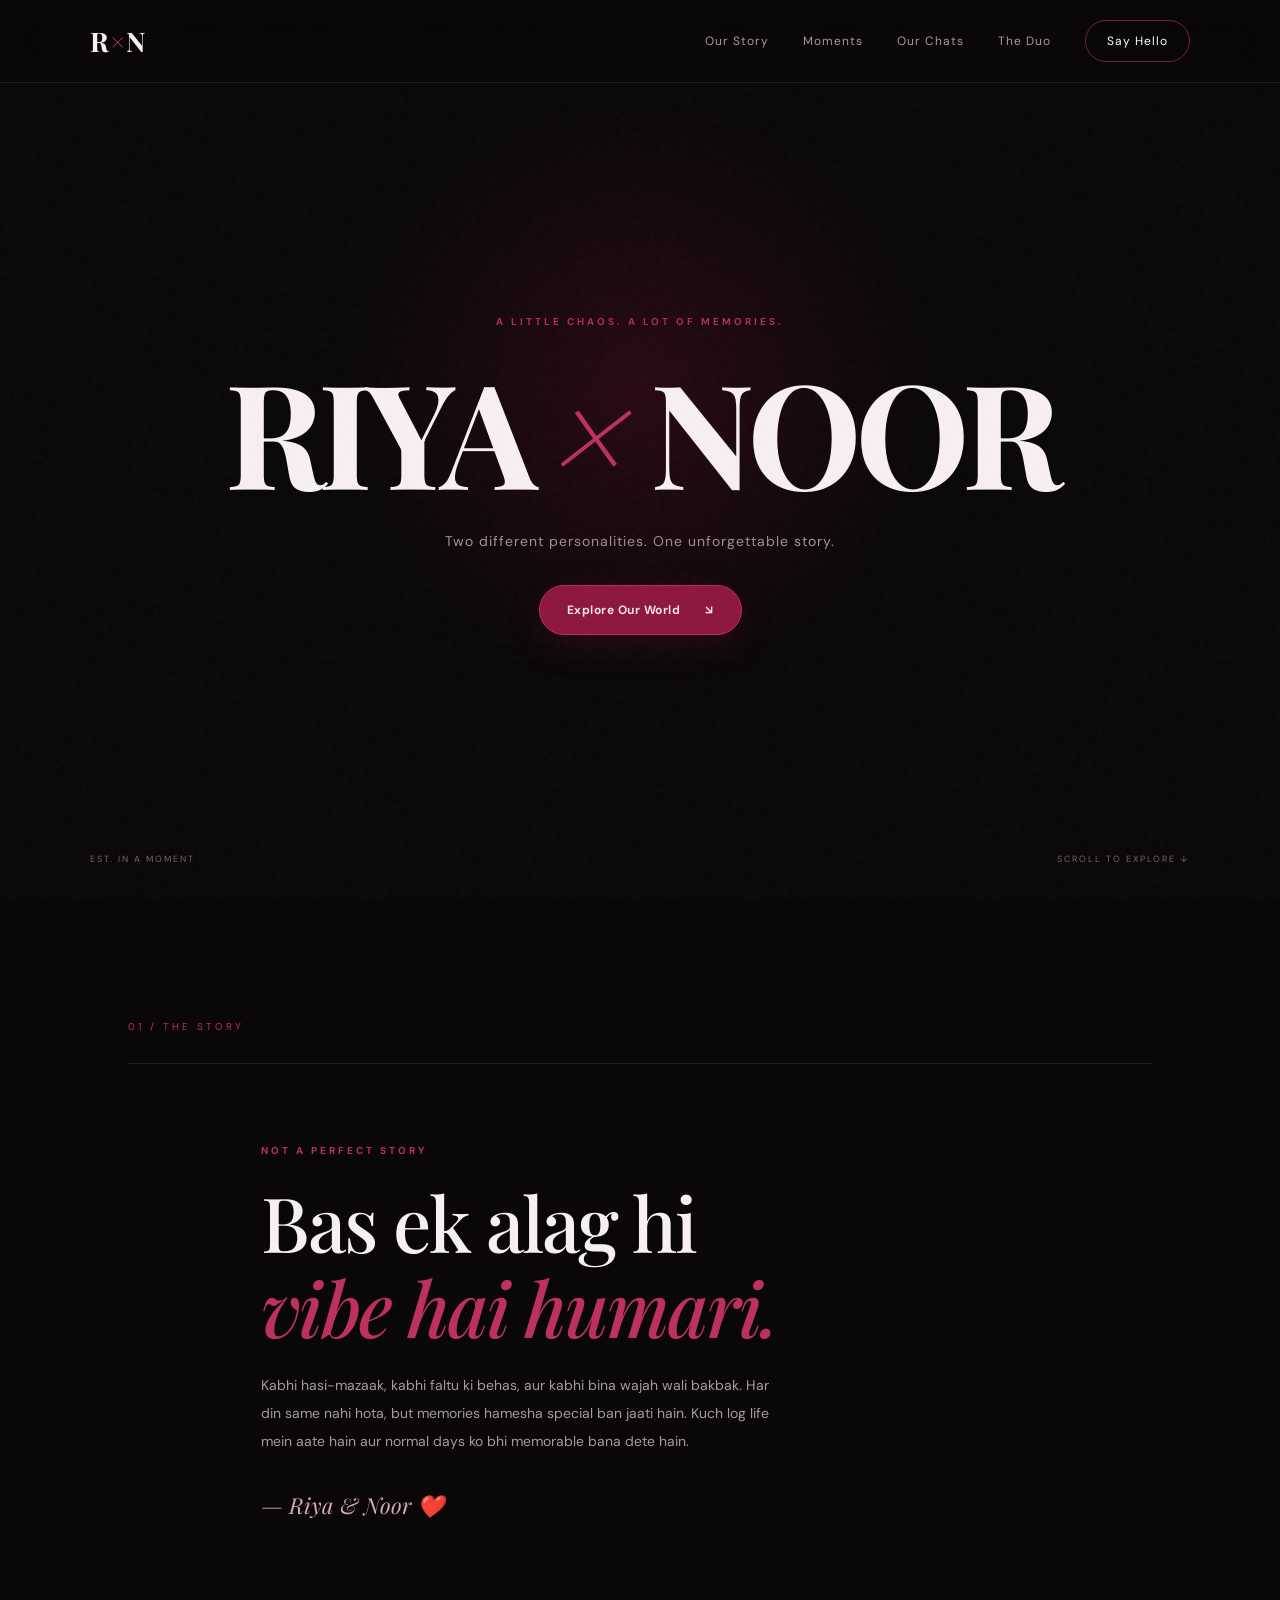
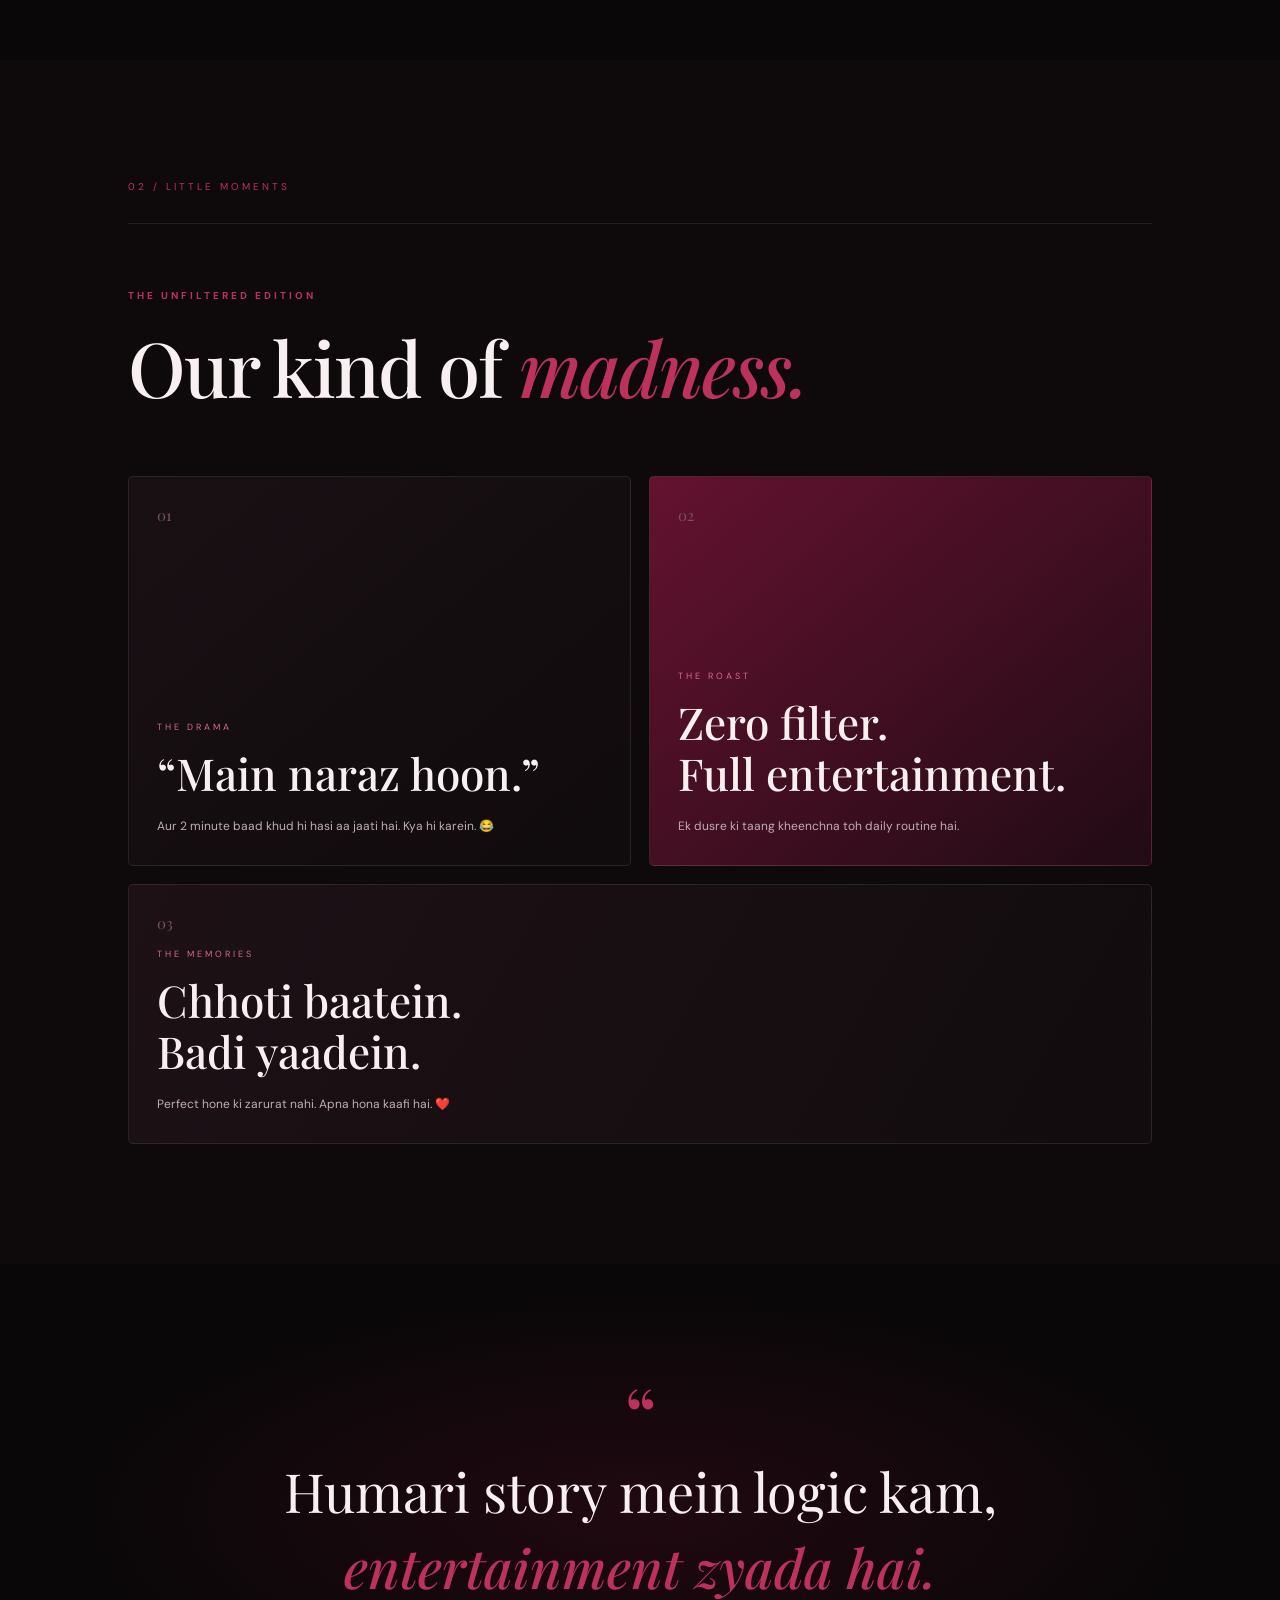
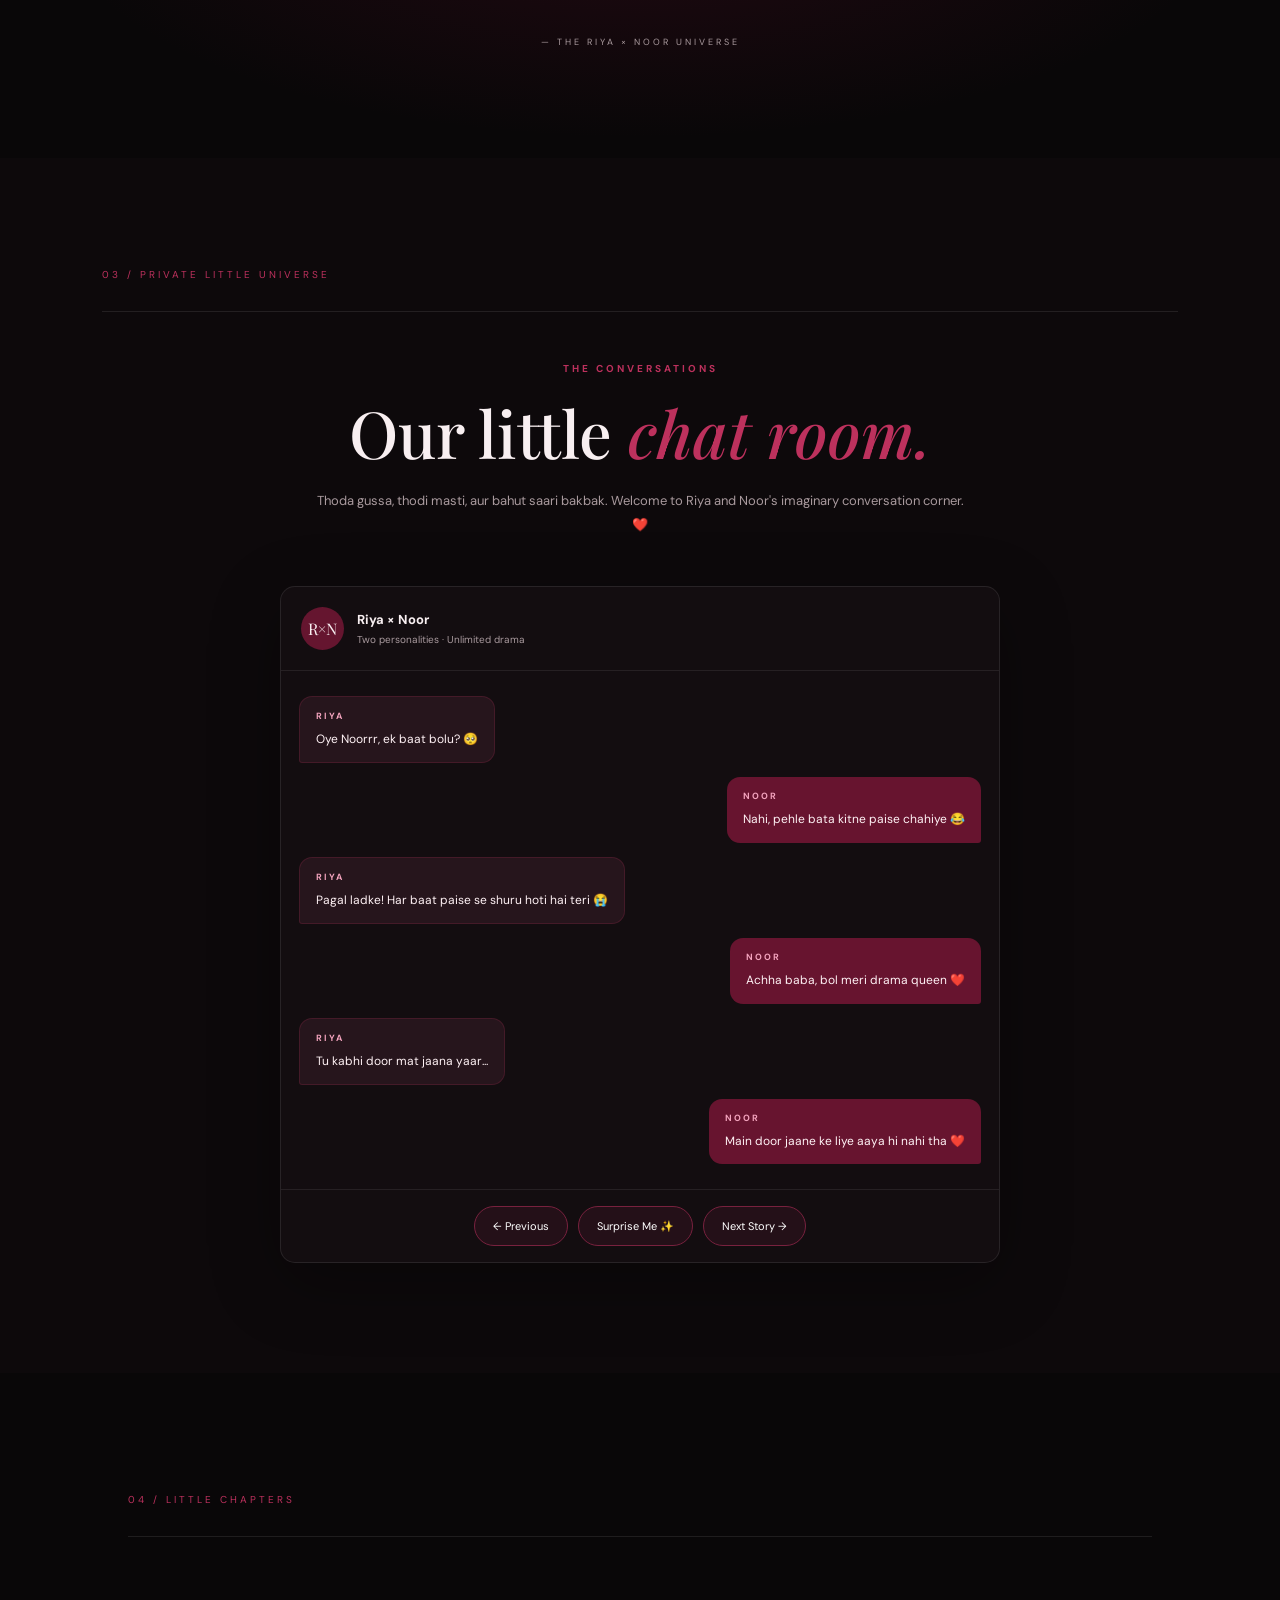
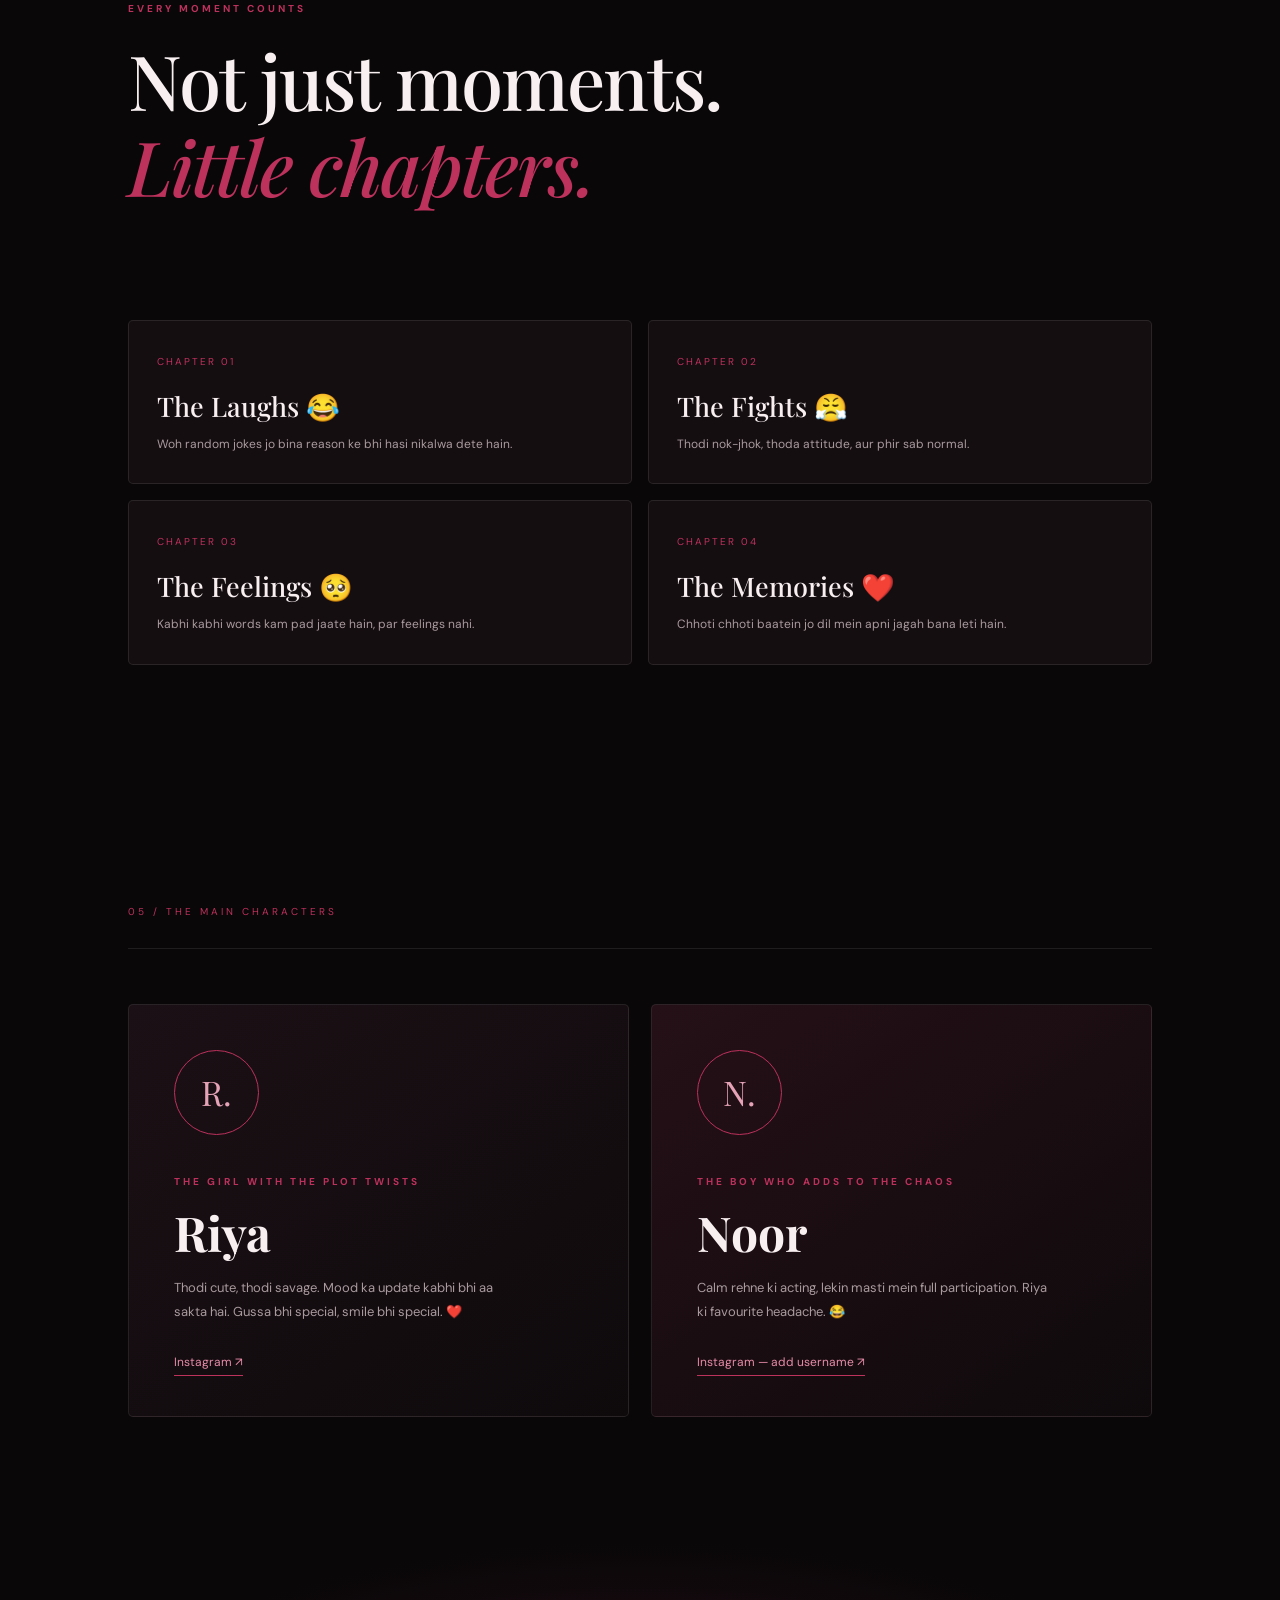
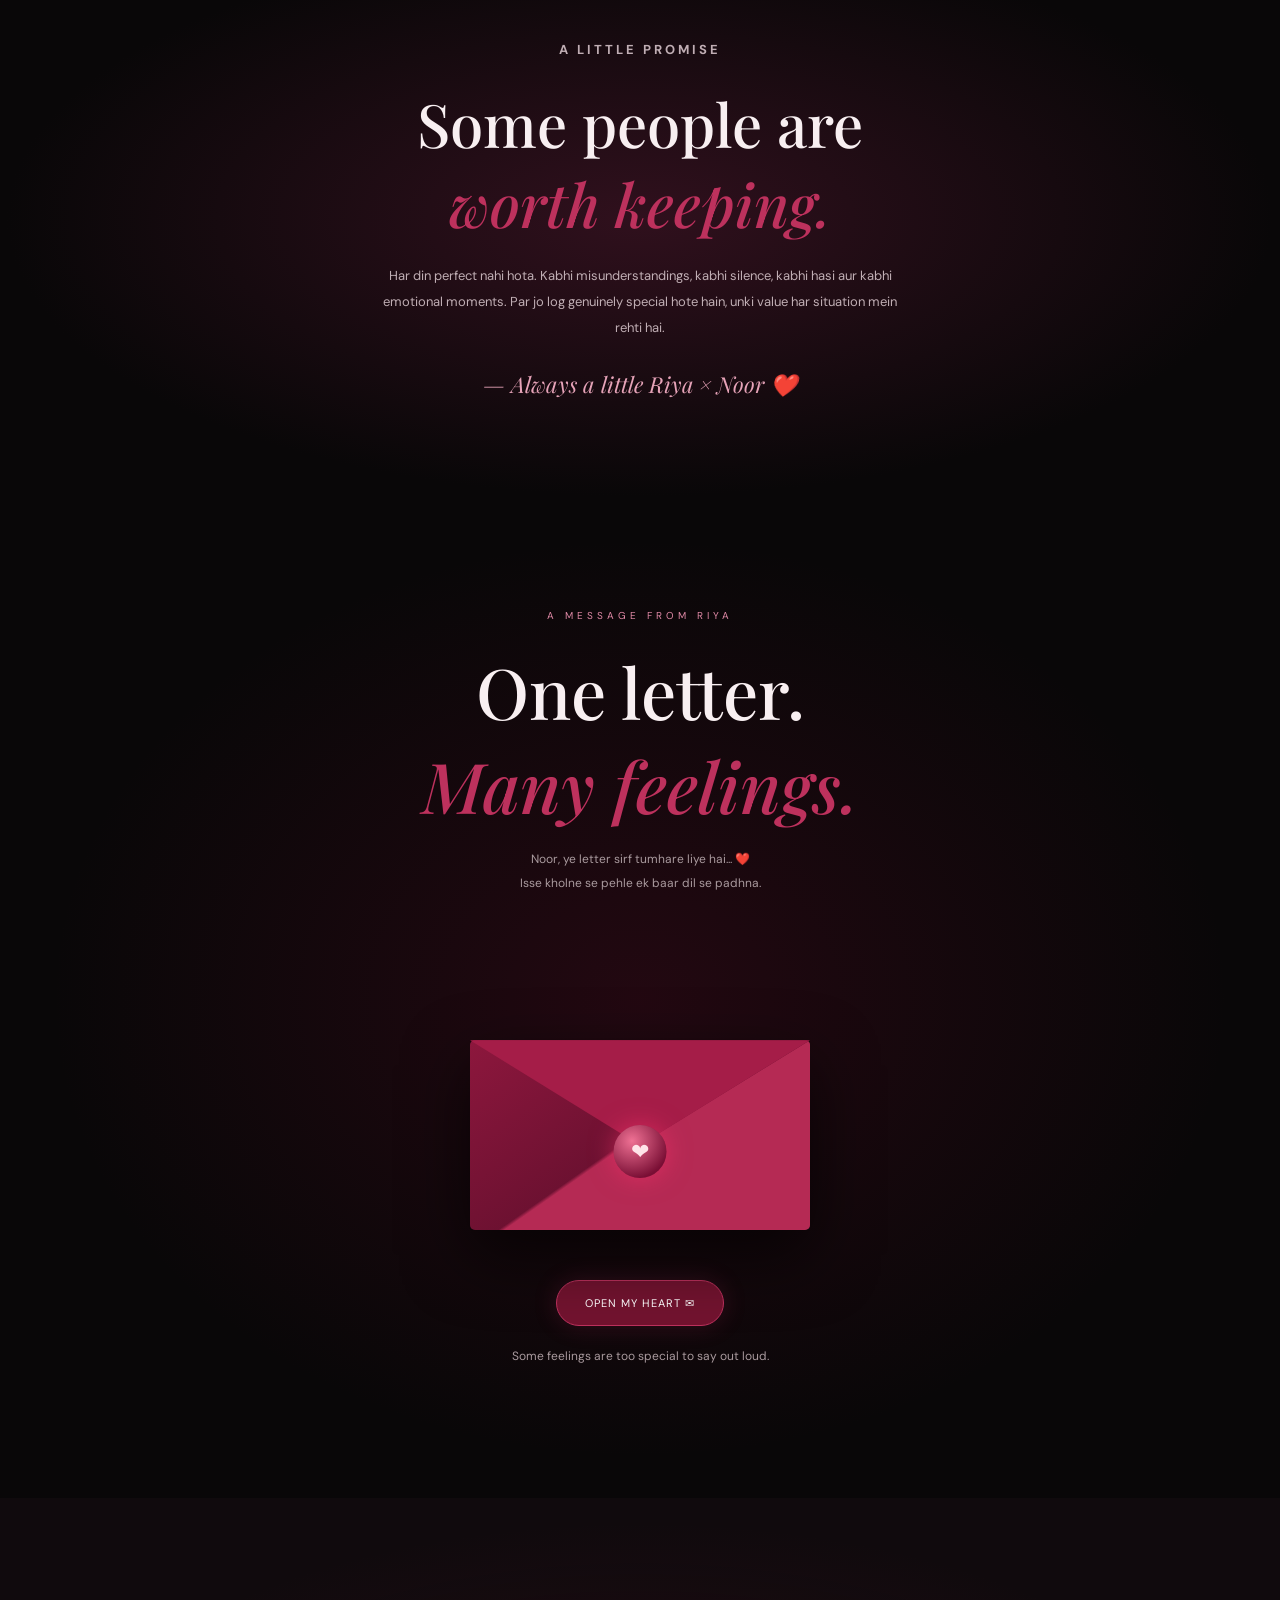
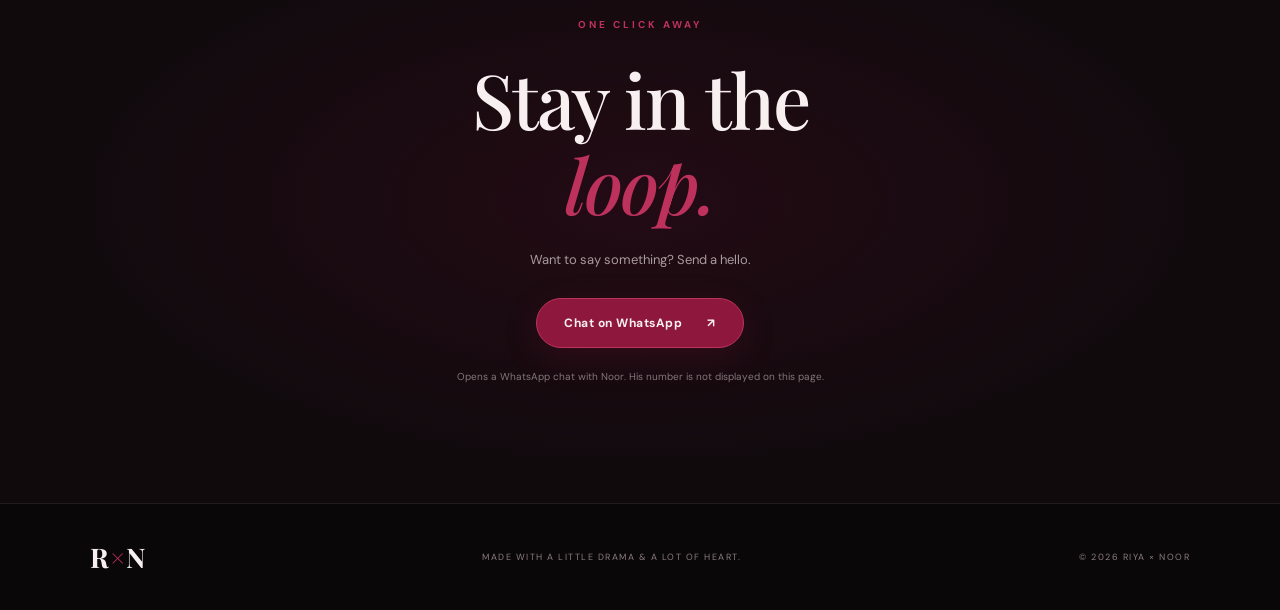
==== commit bcf37b87: "Update index.html" ====
--- a/index.html
+++ b/index.html
@@ -454,6 +454,309 @@
 
       <p class="signature-line">— Always a little Riya × Noor ❤️</p>
     </section>
+    
+<!-- SECRET LETTER EXPERIENCE -->
+<style>
+#secret-letter {
+  padding: 110px 20px 130px;
+  background:
+    radial-gradient(ellipse at center, rgba(111,12,44,.25), transparent 65%),
+    #090708;
+  text-align: center;
+  overflow: hidden;
+  position: relative;
+}
+
+.letter-kicker {
+  color: #e18aa7;
+  font-size: 10px;
+  letter-spacing: 4px;
+}
+
+.letter-heading {
+  font: 500 clamp(38px,7vw,70px) 'Playfair Display',serif;
+  margin: 22px 0 15px;
+}
+
+.letter-heading em { color: #bd315d; }
+
+.letter-description {
+  color: #a99a9e;
+  font-size: 12px;
+  line-height: 2;
+}
+
+.envelope-stage {
+  position: relative;
+  width: min(340px, 85vw);
+  height: 235px;
+  margin: 100px auto 25px;
+  perspective: 1000px;
+}
+
+.envelope {
+  position: absolute;
+  bottom: 0;
+  width: 100%;
+  height: 190px;
+  background: linear-gradient(145deg,#8d173d,#4c0b25);
+  border-radius: 5px;
+  box-shadow: 0 25px 65px rgba(0,0,0,.65);
+  z-index: 2;
+}
+
+.envelope::before {
+  content: "";
+  position: absolute;
+  inset: 0;
+  background: linear-gradient(145deg,transparent 49%,#b52a54 50%);
+  clip-path: polygon(0 0,50% 55%,100% 0,100% 100%,0 100%);
+  border-radius: 5px;
+}
+
+.envelope-flap {
+  position: absolute;
+  top: 0;
+  width: 100%;
+  height: 105px;
+  background: #a51d48;
+  clip-path: polygon(0 0,100% 0,50% 100%);
+  transform-origin: top;
+  transition: transform 1s ease;
+  z-index: 5;
+  filter: drop-shadow(0 5px 5px rgba(0,0,0,.2));
+}
+
+.envelope-seal {
+  position: absolute;
+  left: 50%;
+  top: 85px;
+  transform: translateX(-50%);
+  z-index: 7;
+  width: 53px;
+  height: 53px;
+  border-radius: 50%;
+  display: grid;
+  place-items: center;
+  color: #ffe4e9;
+  font-size: 22px;
+  background: radial-gradient(circle at 35% 30%,#ef7194,#790e34 75%);
+  box-shadow: 0 0 25px rgba(255,50,110,.55);
+  transition: .5s;
+}
+
+.letter-paper {
+  position: absolute;
+  z-index: 3;
+  left: 5%;
+  bottom: 20px;
+  width: 90%;
+  min-height: 360px;
+  padding: 28px 23px;
+  text-align: left;
+  color: #351b23;
+  background: linear-gradient(135deg,#fff8eb,#f0dfc8);
+  box-shadow: 0 12px 40px rgba(0,0,0,.4);
+  border-radius: 3px;
+  transform: translateY(0) scale(.92);
+  opacity: 0;
+  transition: transform 1.3s cubic-bezier(.2,.8,.2,1),opacity .8s;
+  pointer-events: none;
+}
+
+.letter-paper h3 {
+  font: italic 25px 'Playfair Display',serif;
+  color: #8e173d;
+  text-align: center;
+  margin-bottom: 18px;
+}
+
+.letter-paper p {
+  font: 13px/1.9 'DM Sans',sans-serif;
+  white-space: pre-wrap;
+}
+
+.letter-paper .letter-signature {
+  font: italic 20px 'Playfair Display',serif;
+  color: #8e173d;
+  text-align: right;
+  margin-top: 22px;
+}
+
+#secret-letter.opened .envelope-flap {
+  transform: rotateX(180deg);
+  z-index: 1;
+}
+
+#secret-letter.opened .envelope-seal {
+  opacity: 0;
+  transform: translateX(-50%) scale(1.7);
+}
+
+#secret-letter.opened .letter-paper {
+  opacity: 1;
+  transform: translateY(-190px) scale(1);
+  pointer-events: auto;
+  z-index: 8;
+  transition-delay: .5s;
+}
+
+#secret-letter.opened .envelope {
+  transition: 1s;
+}
+
+.letter-action {
+  margin-top: 25px;
+  padding: 15px 28px;
+  border: 1px solid #bd315d;
+  border-radius: 40px;
+  color: white;
+  background: #72132f;
+  font-size: 11px;
+  letter-spacing: 1px;
+  cursor: pointer;
+  box-shadow: 0 0 25px rgba(189,49,93,.2);
+  transition: .3s;
+}
+
+.letter-action:hover {
+  background: #b52250;
+  transform: translateY(-3px);
+  box-shadow: 0 0 35px rgba(189,49,93,.5);
+}
+
+.letter-particle {
+  position: absolute;
+  pointer-events: none;
+  z-index: 20;
+  animation: letterFloat 3.5s ease-out forwards;
+}
+
+@keyframes letterFloat {
+  from { opacity: 1; transform: translateY(0) rotate(0); }
+  to { opacity: 0; transform: translateY(-230px) rotate(40deg); }
+}
+
+@media(max-width:500px) {
+  .letter-paper { padding: 22px 17px; }
+  .letter-paper p { font-size: 11px; }
+  #secret-letter.opened .letter-paper {
+    transform: translateY(-185px) scale(.96);
+  }
+}
+</style>
+
+<section id="secret-letter">
+  <p class="letter-kicker">A MESSAGE FROM RIYA</p>
+
+  <h2 class="letter-heading">
+    One letter.<br><em>Many feelings.</em>
+  </h2>
+
+  <p class="letter-description">
+    Noor, ye letter sirf tumhare liye hai... ❤️<br>
+    Isse kholne se pehle ek baar dil se padhna.
+  </p>
+
+  <div class="envelope-stage">
+    <div class="letter-paper">
+      <h3>Dear Noor... ❤️</h3>
+      <p id="letter-typed-text"></p>
+      <p class="letter-signature" id="letter-signature"></p>
+    </div>
+
+    <div class="envelope">
+      <div class="envelope-flap"></div>
+      <div class="envelope-seal">❤</div>
+    </div>
+  </div>
+
+  <button class="letter-action" id="open-letter">
+    OPEN MY HEART ✉
+  </button>
+
+  <p class="letter-description" style="margin-top:18px">
+    Some feelings are too special to say out loud.
+  </p>
+</section>
+
+<script>
+(() => {
+  const section = document.getElementById("secret-letter");
+  const button = document.getElementById("open-letter");
+  const typed = document.getElementById("letter-typed-text");
+  const signature = document.getElementById("letter-signature");
+
+  const letter = `Pata hai Noor...
+
+Kabhi kabhi sochti hoon ki kuch log itne special kaise ban jaate hain.
+
+Tumse hasi-mazaak karna, tumhe pareshan karna, tumse ladna aur phir khud hi has dena... ye sab chhoti chhoti baatein mere liye bahut special hain.
+
+Main har baar apni feelings words mein nahi bata paati. Kabhi gussa dikhta hai, kabhi attitude, aur kabhi meri faltu ki bakbak...
+
+Lekin us sab ke peeche ek sach hai.
+
+Tum mere liye ek special insaan ho.
+
+Agar kabhi main chup ho jaun, toh ye mat samajhna ki mujhe farq nahi padta.
+
+Kuch rishte perfect nahi hote, par dil ke bahut kareeb hote hain.
+
+Bas itna chahti hoon ki hamari ye hasi, ye masti aur ye yaadein hamesha special rahein.
+
+Aur haan...
+
+Apna khayal rakha karo, pagal. ❤️`;
+
+  let opened = false;
+
+  function createParticles() {
+    const symbols = ["❤️","💕","✨","🌹","💗"];
+
+    for (let i = 0; i < 24; i++) {
+      const particle = document.createElement("span");
+      particle.className = "letter-particle";
+      particle.textContent = symbols[Math.floor(Math.random() * symbols.length)];
+      particle.style.left = Math.random() * 100 + "%";
+      particle.style.top = "55%";
+      particle.style.fontSize = (12 + Math.random() * 17) + "px";
+      particle.style.animationDelay = Math.random() * 1.2 + "s";
+      section.appendChild(particle);
+      setTimeout(() => particle.remove(), 5000);
+    }
+  }
+
+  function typeLetter() {
+    let i = 0;
+    typed.textContent = "";
+    signature.textContent = "";
+
+    const timer = setInterval(() => {
+      typed.textContent += letter.charAt(i);
+      i++;
+
+      if (i >= letter.length) {
+        clearInterval(timer);
+        signature.textContent = "Always, Riya ❤️";
+      }
+    }, 38);
+  }
+
+  button.addEventListener("click", () => {
+    if (!opened) {
+      opened = true;
+      section.classList.add("opened");
+      button.textContent = "THE LETTER IS OPEN ❤️";
+      button.disabled = true;
+      createParticles();
+      setTimeout(typeLetter, 1600);
+    }
+  });
+})();
+</script>
+<!-- END SECRET LETTER -->
+
 
     <!-- CONNECT -->
     <section class="connect" id="connect">
